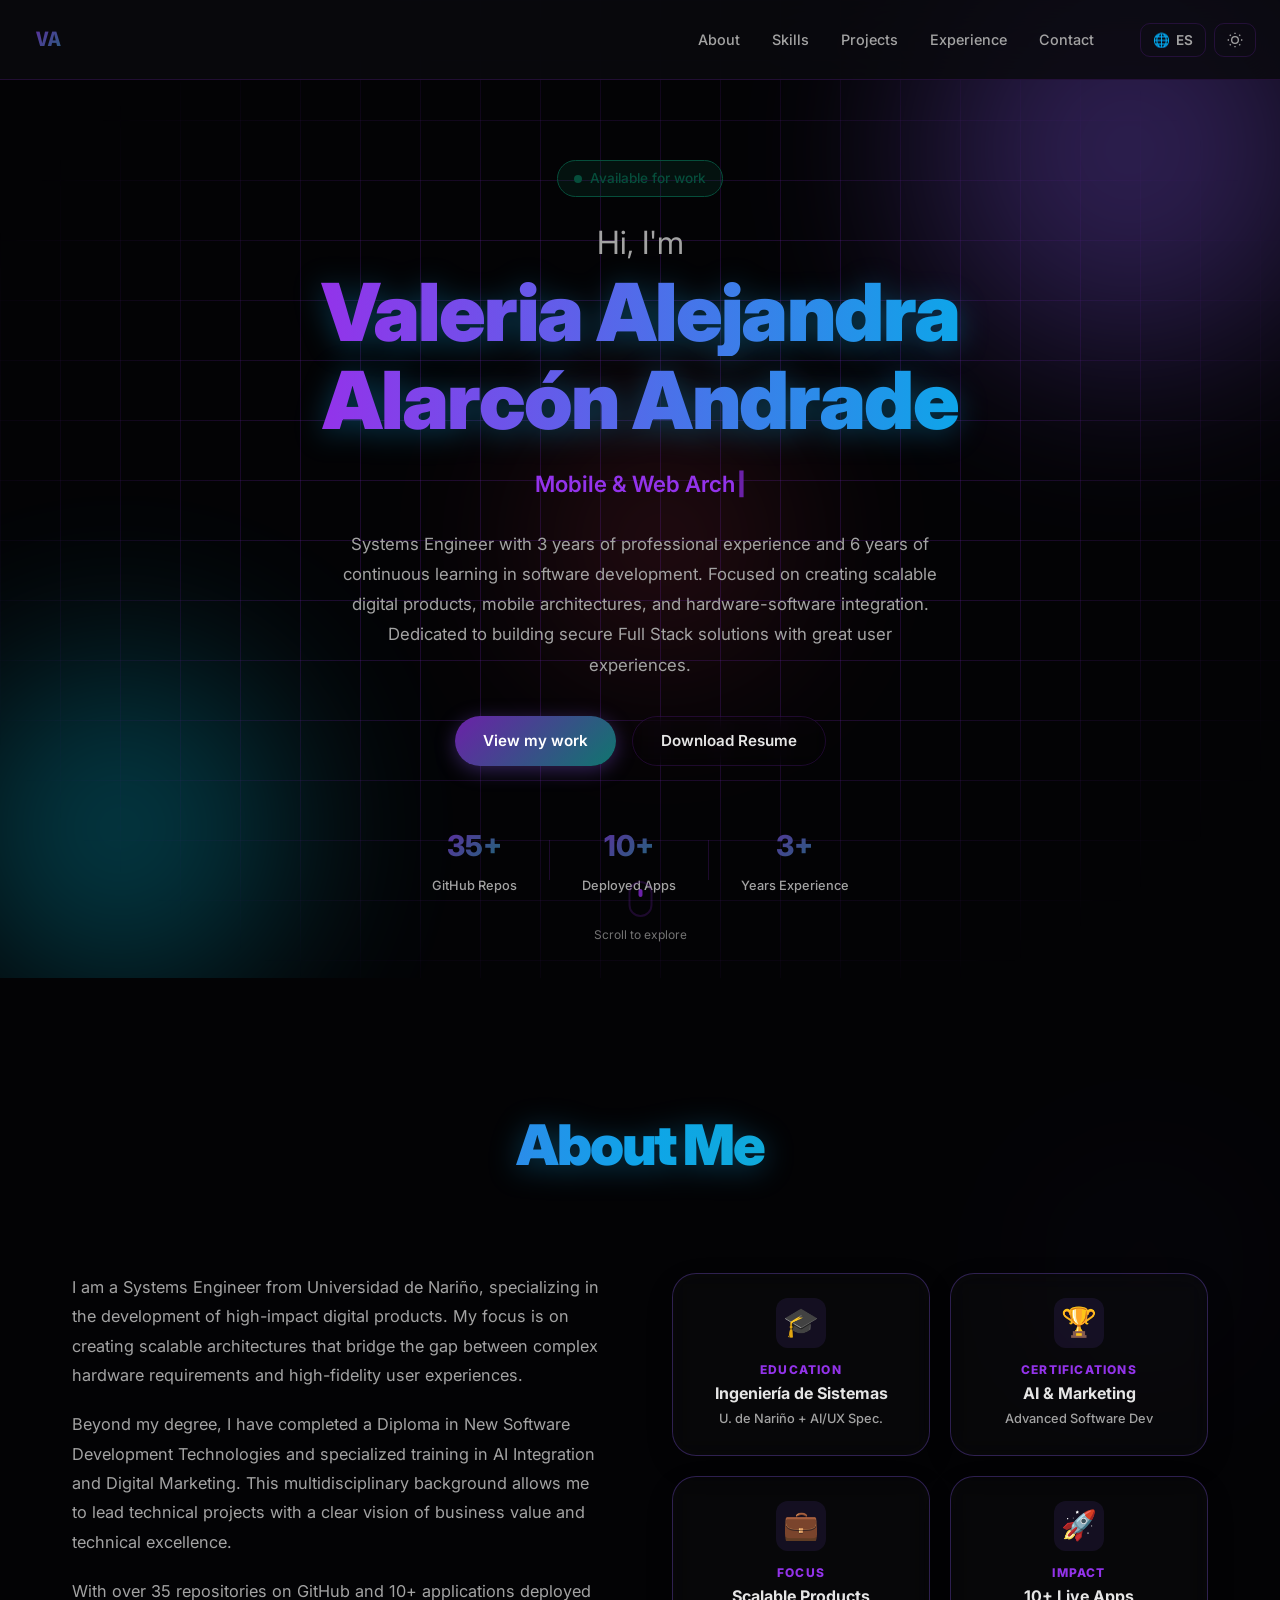
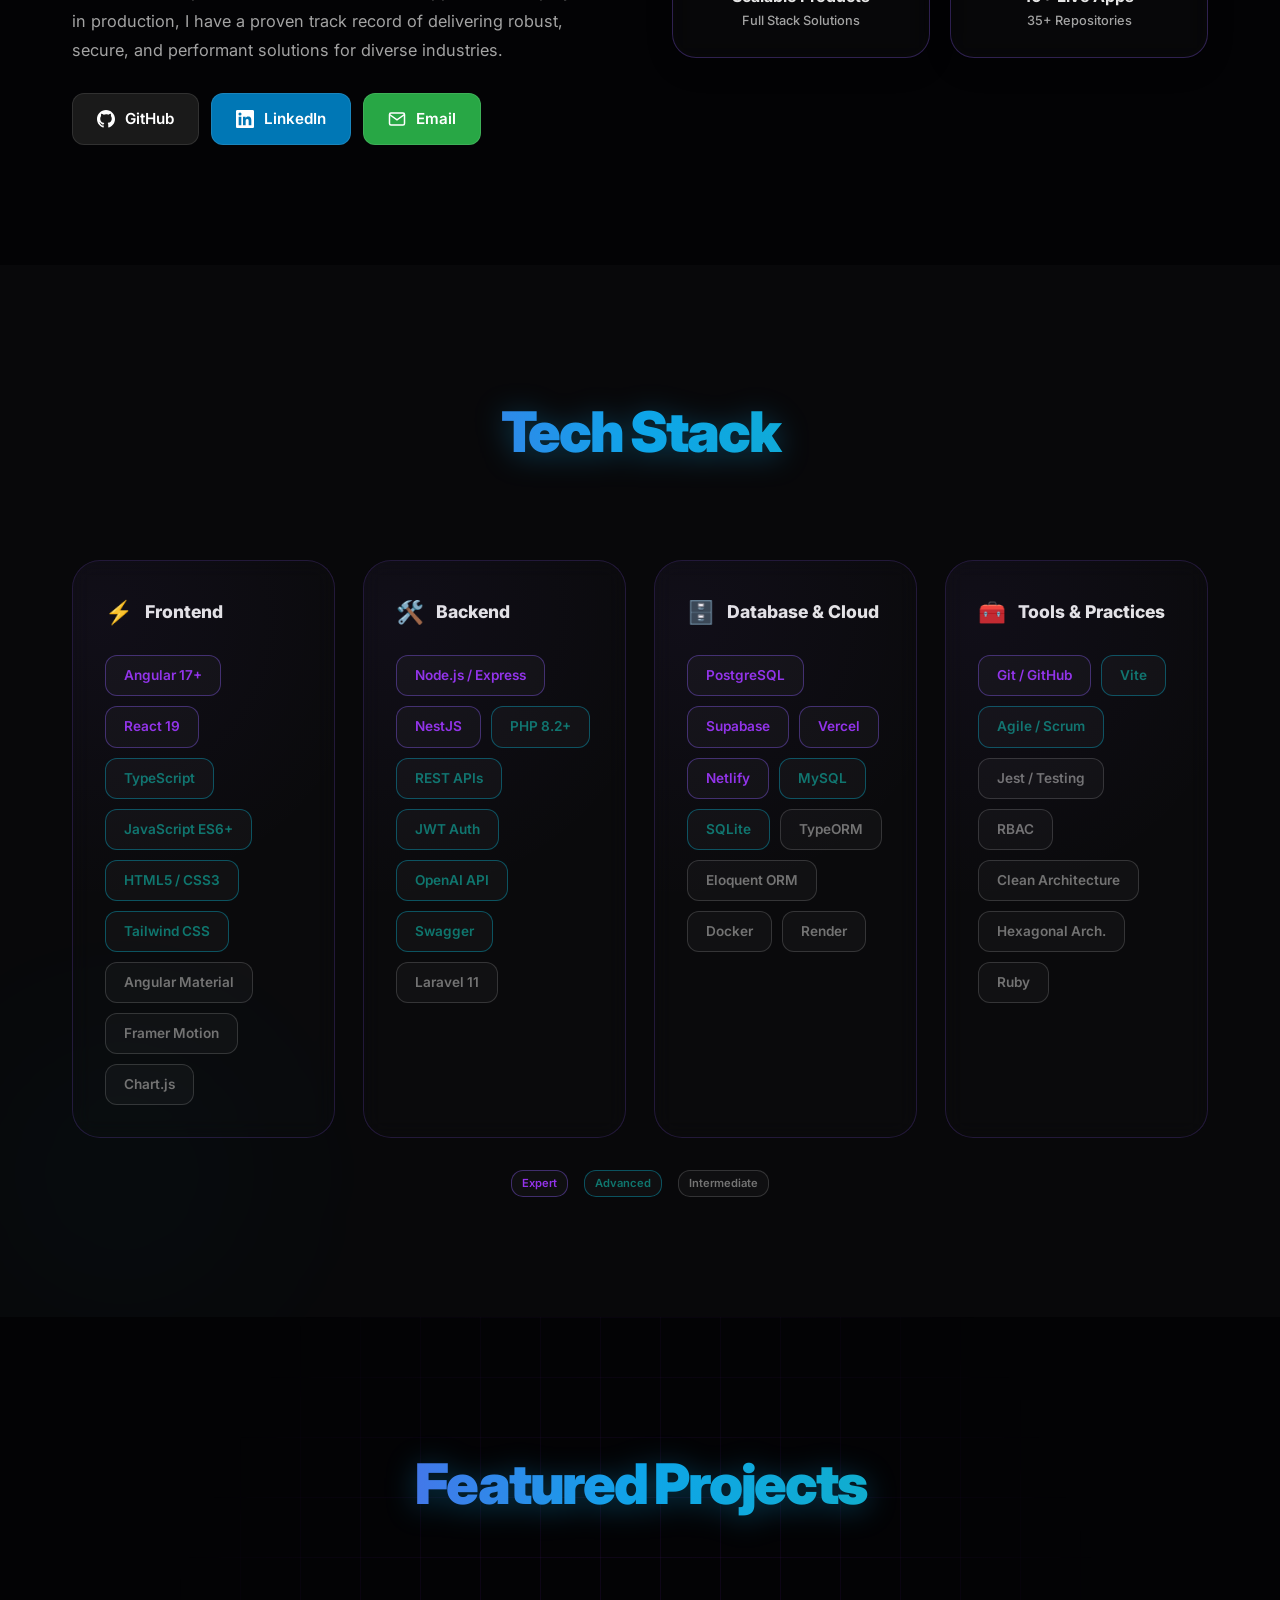
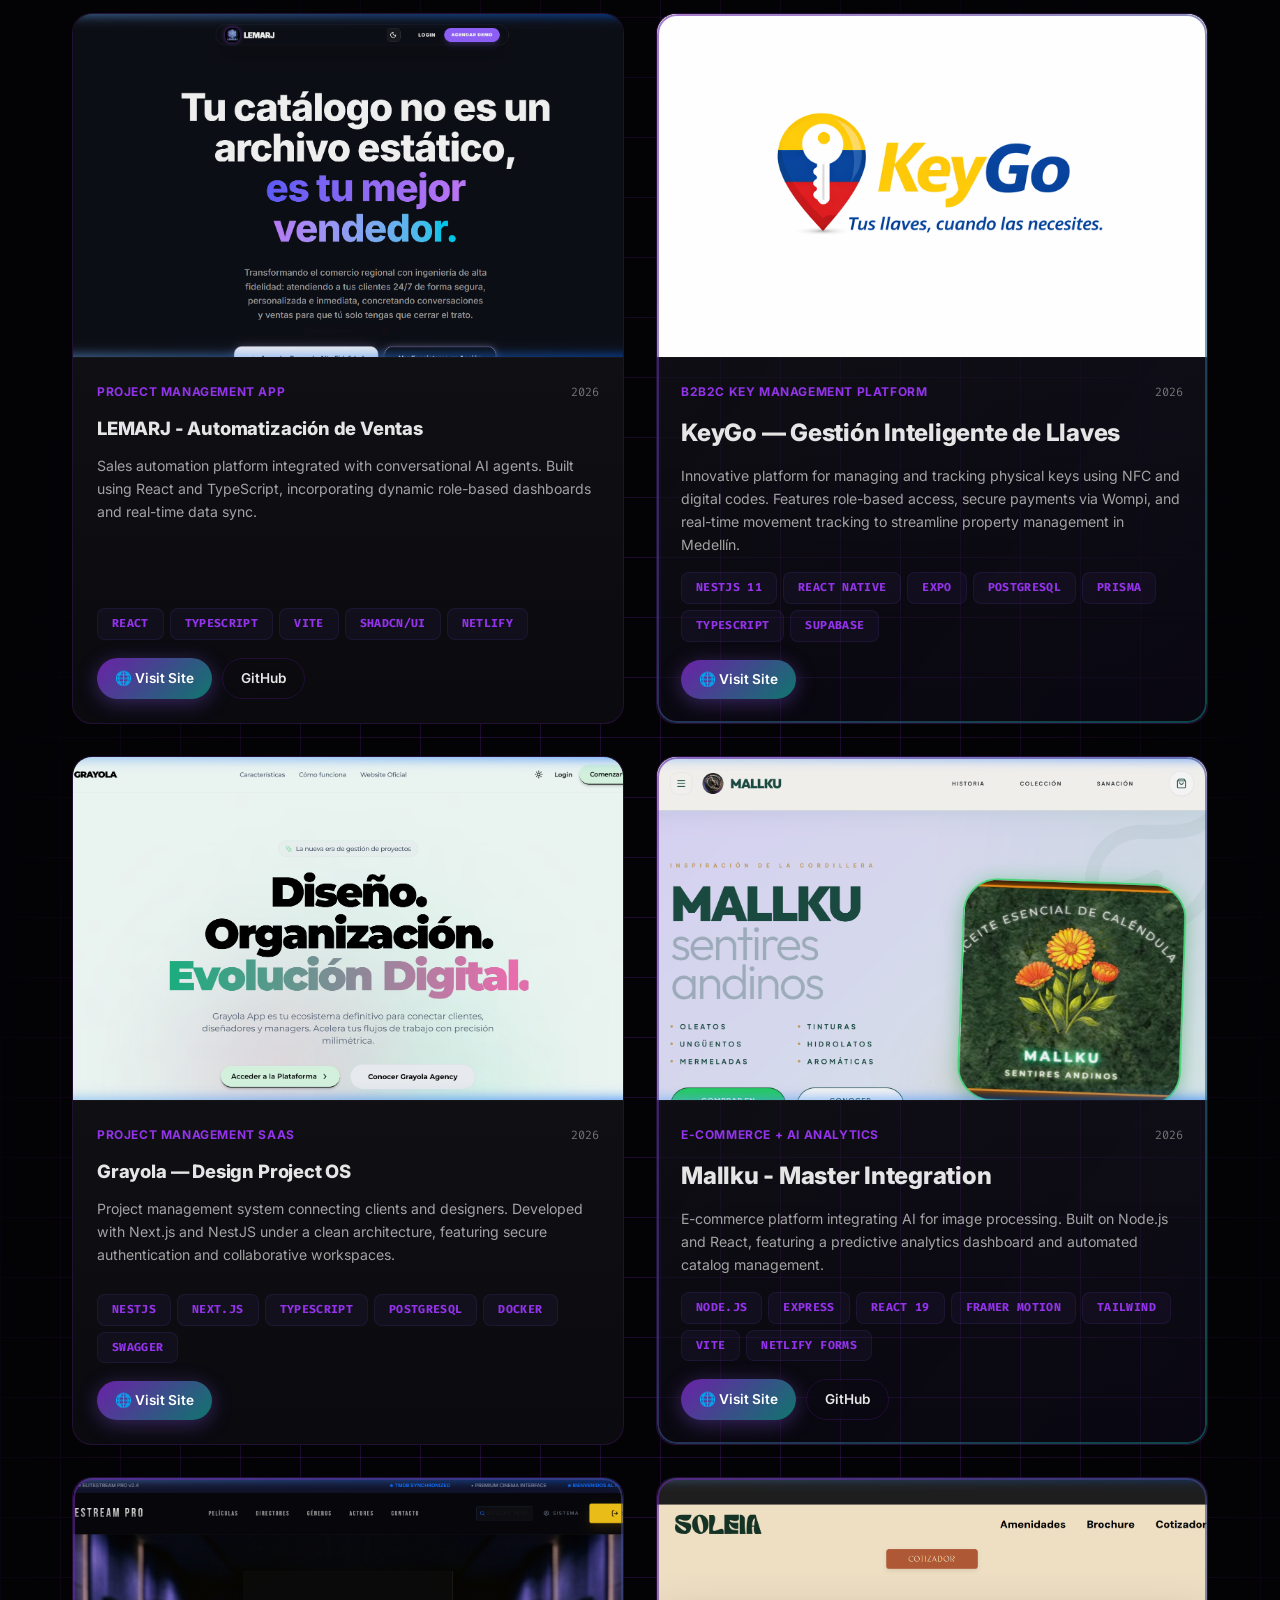
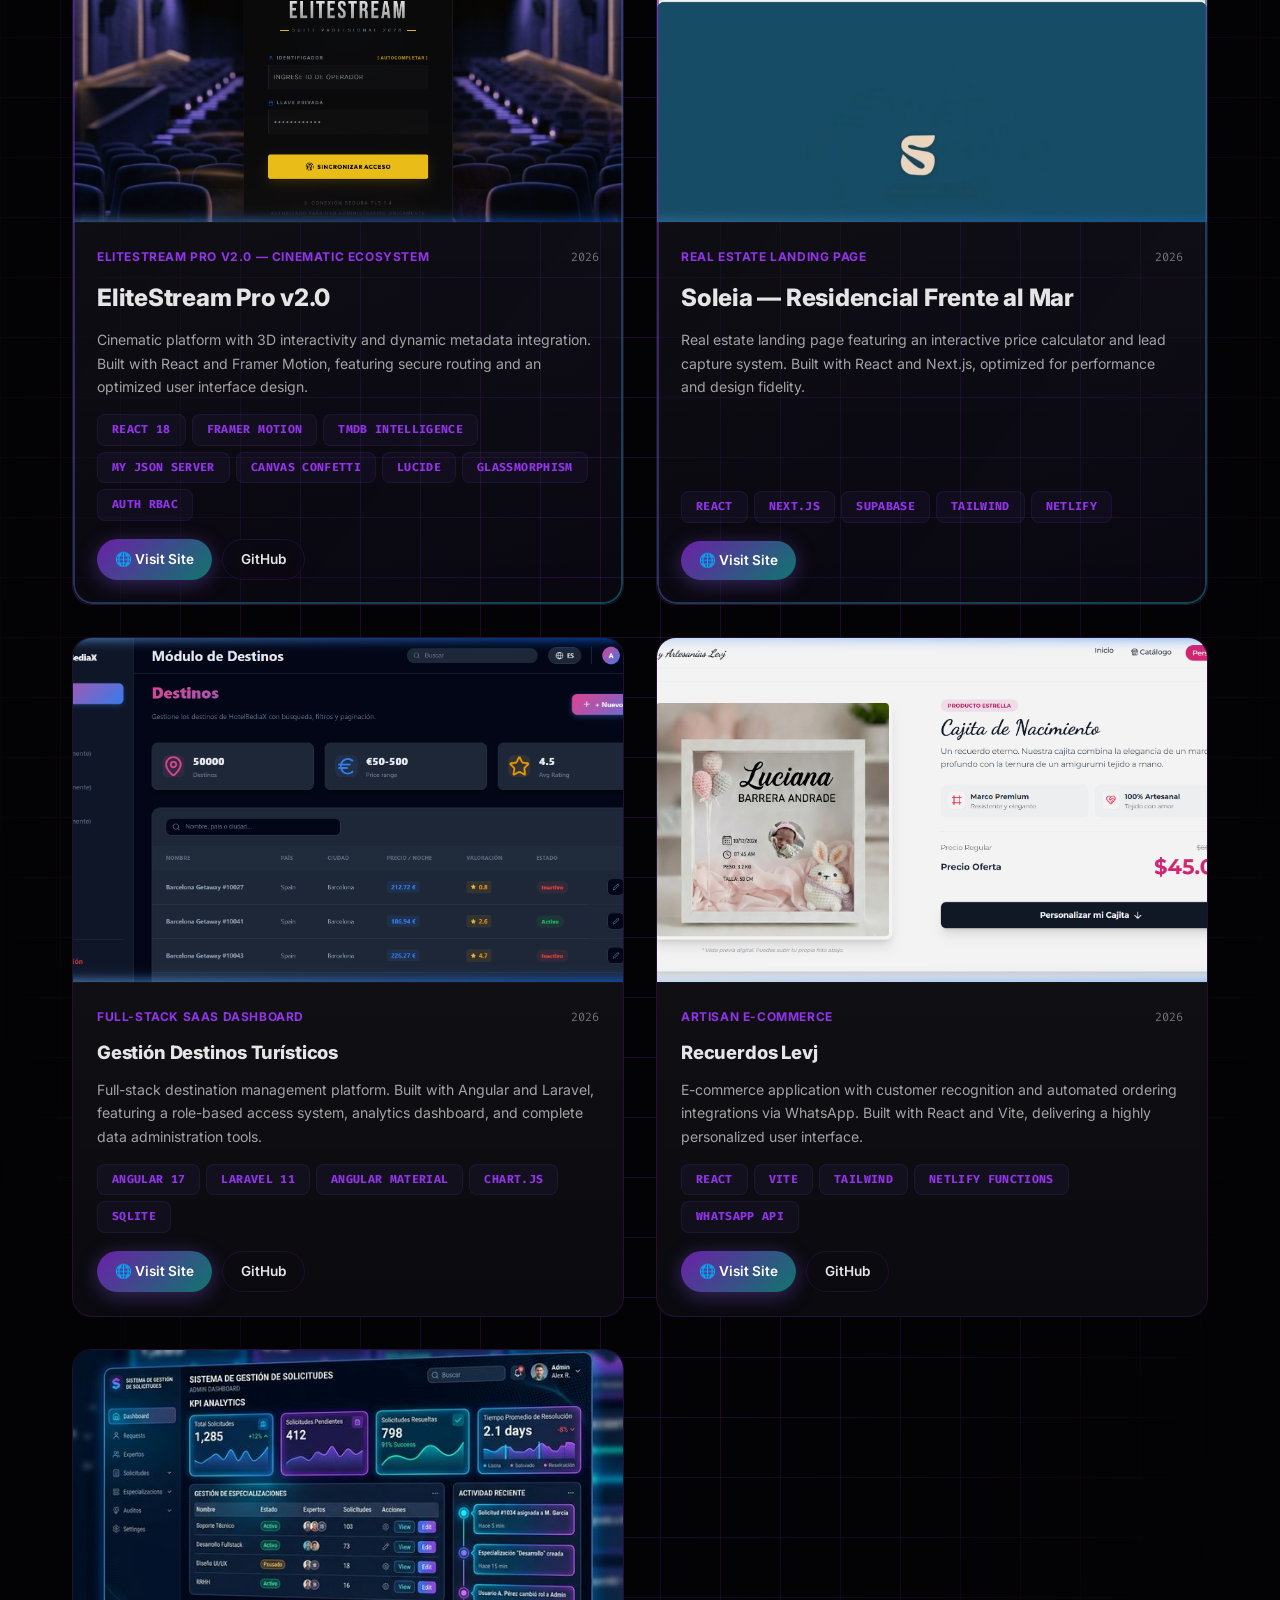
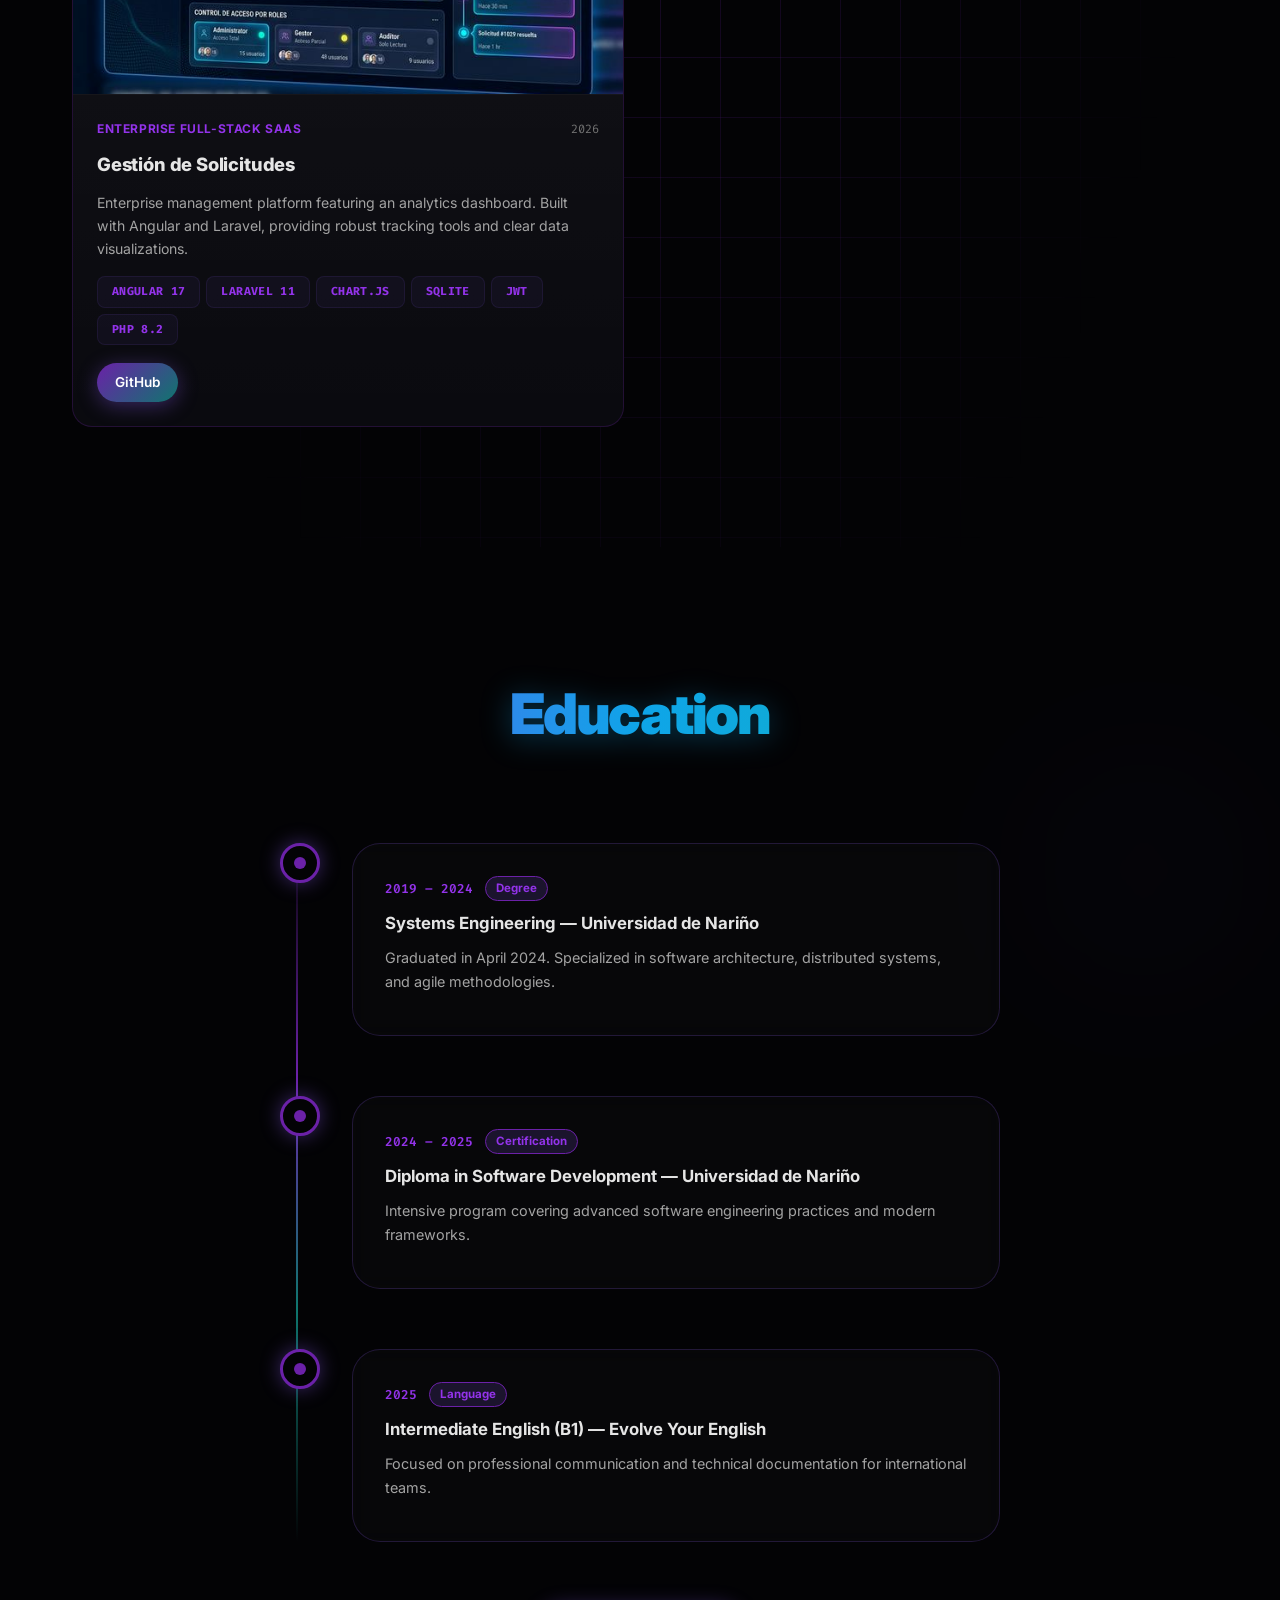
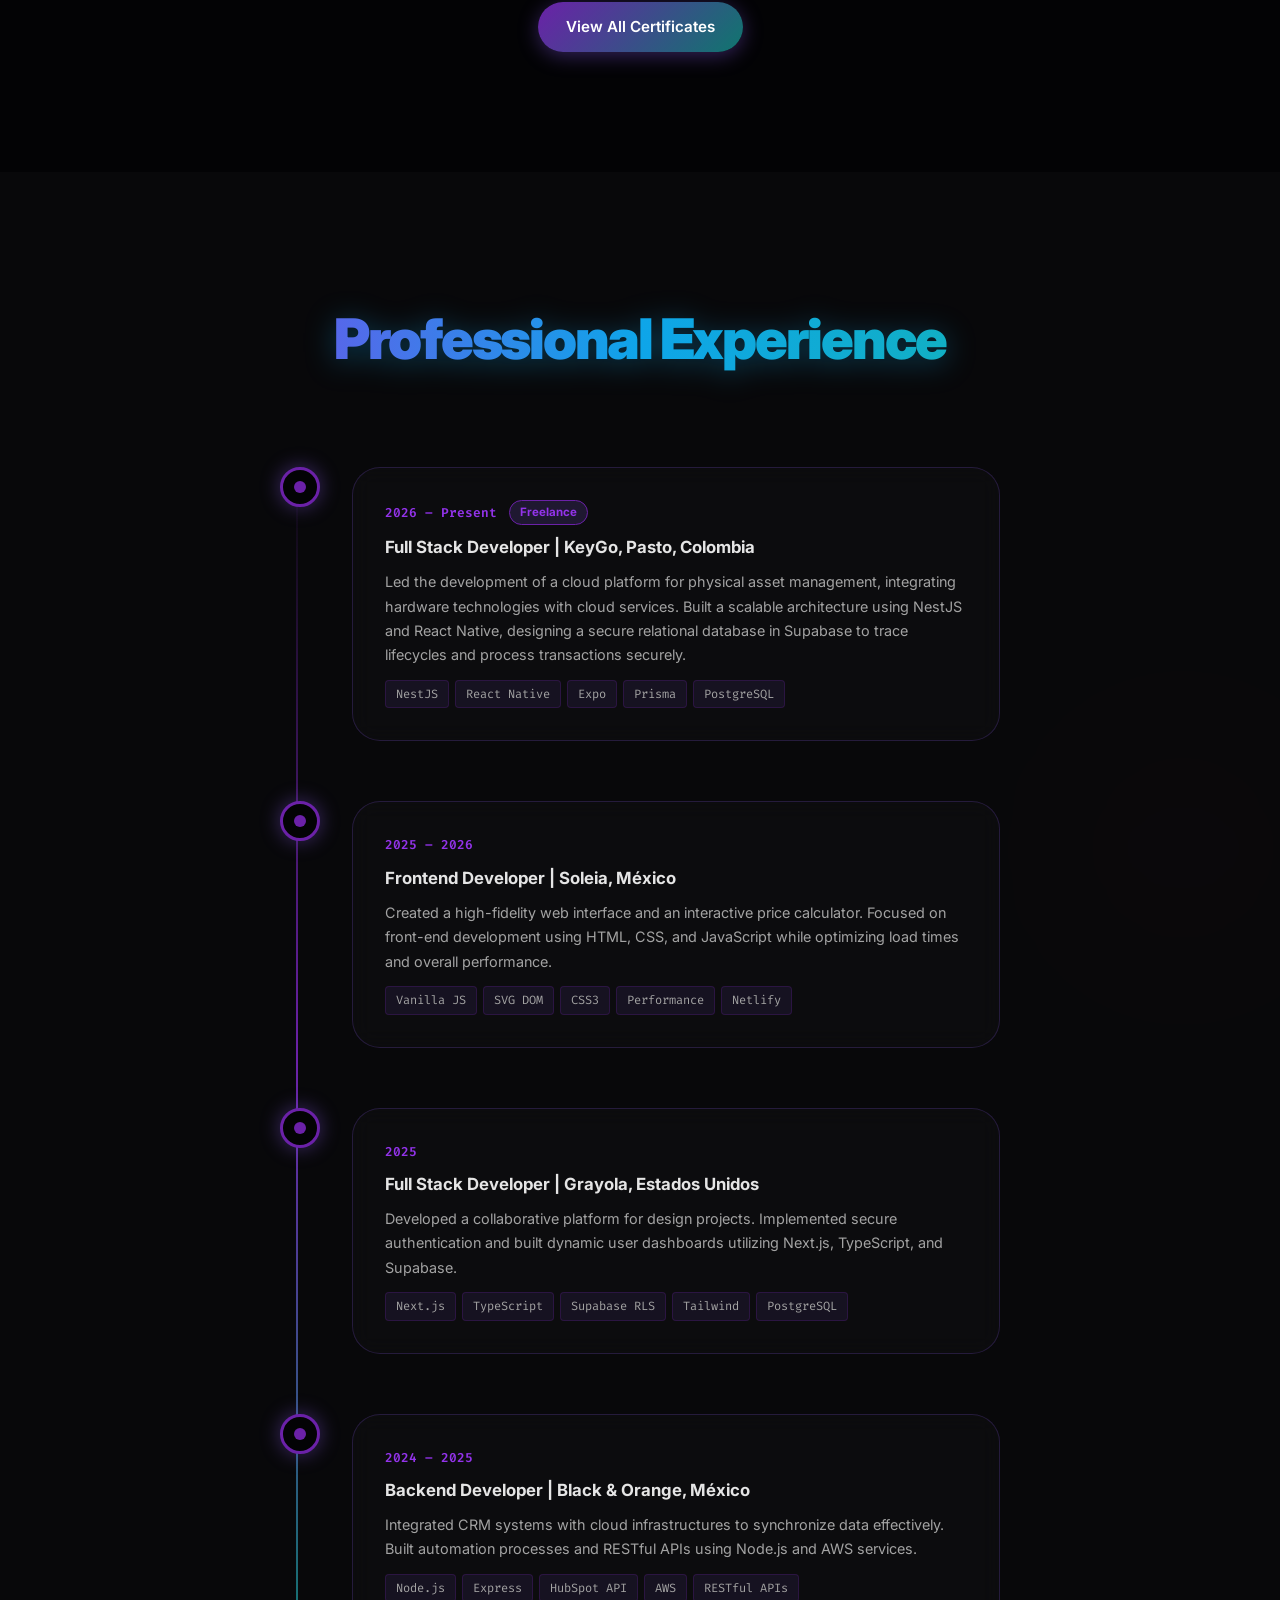
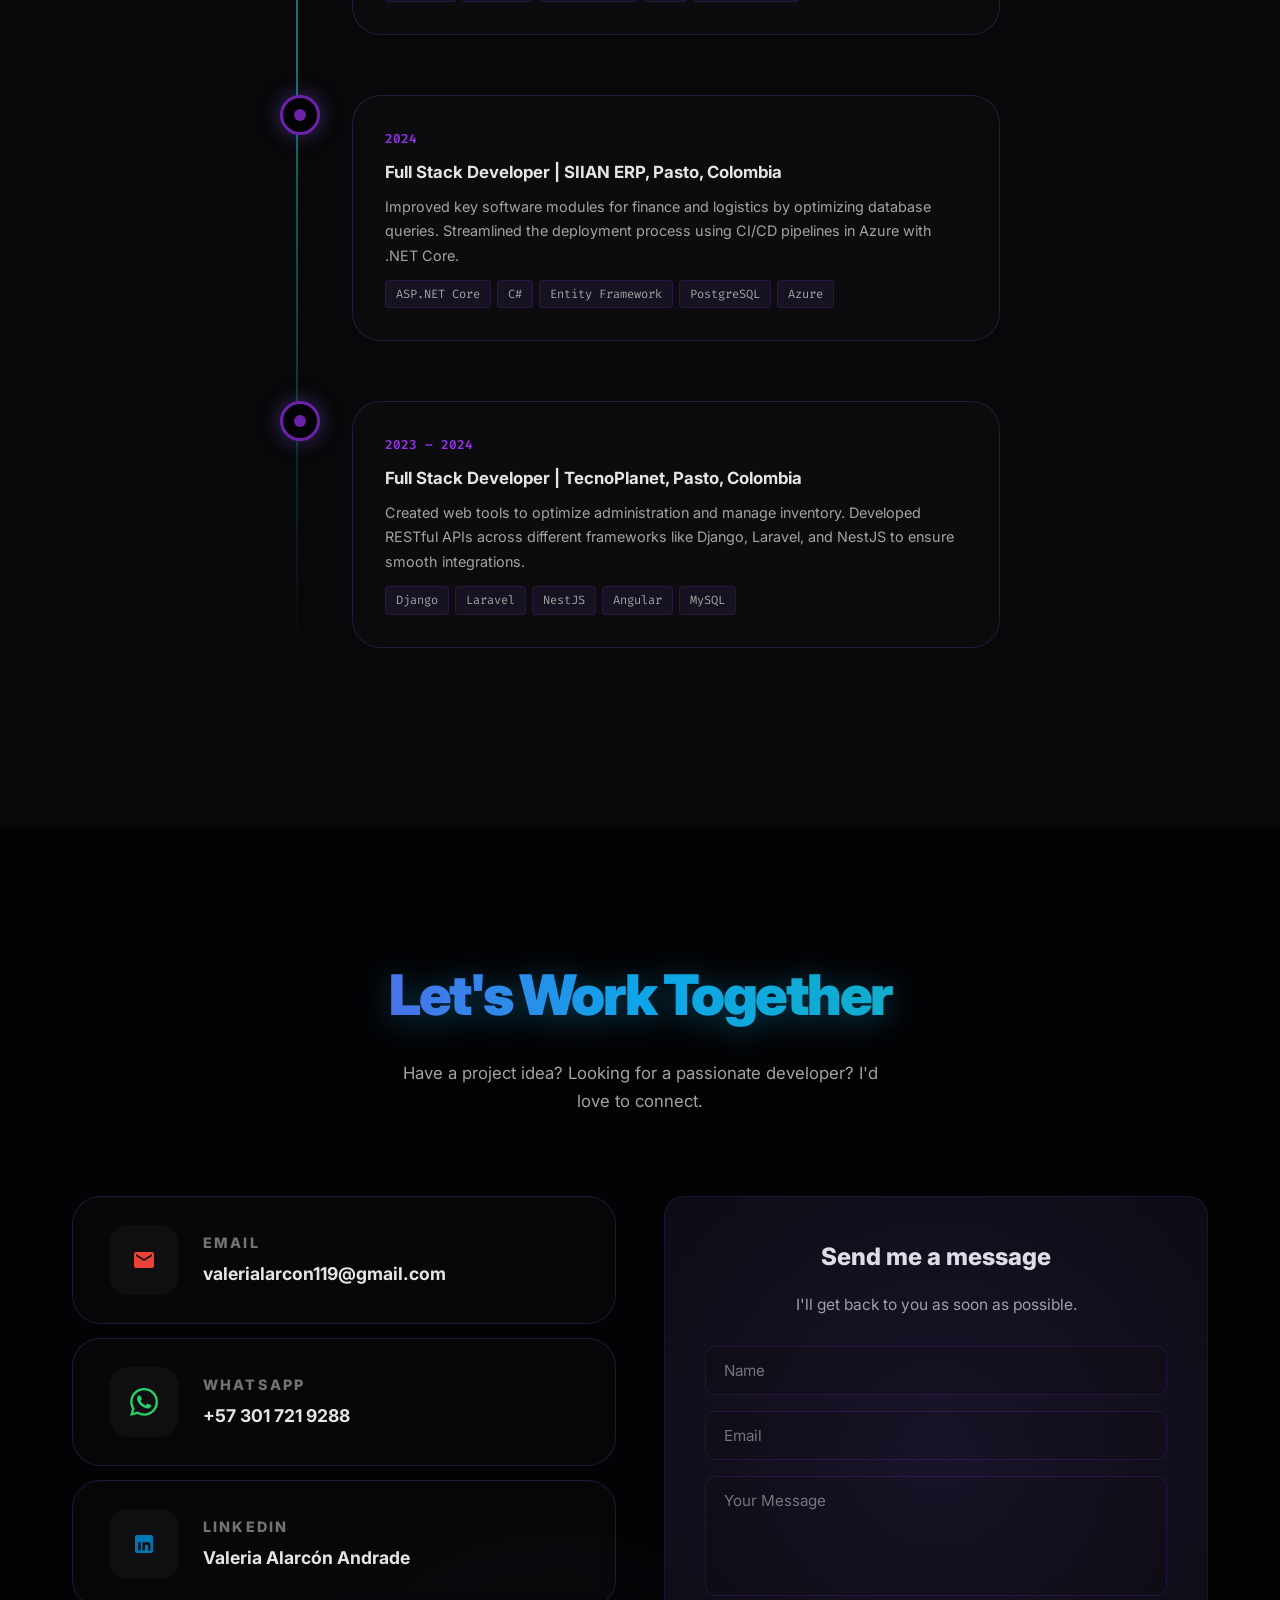
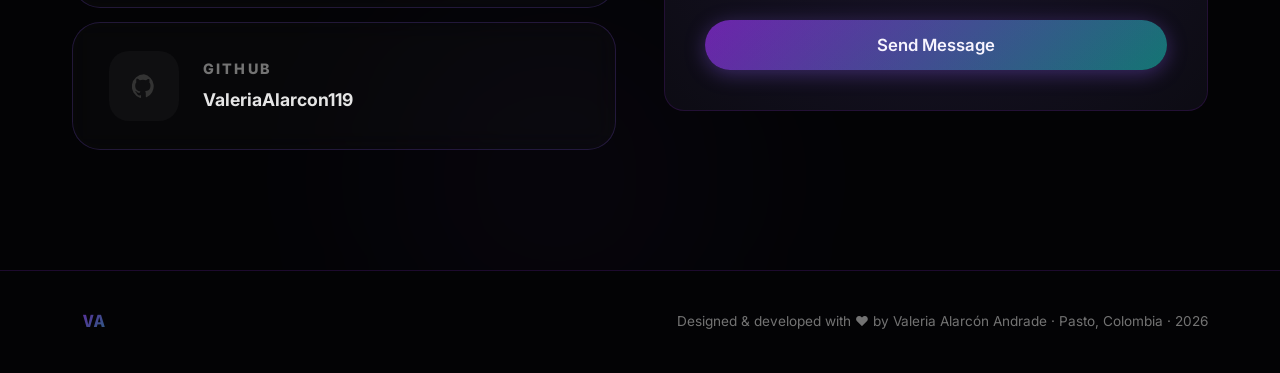
==== index.html @ 44d04318 "feat: CV language picker modal - download EN/ES resume" ====
<!DOCTYPE html>
<html lang="en" data-theme="dark">

<head>
  <meta charset="UTF-8" />
  <meta name="viewport" content="width=device-width, initial-scale=1.0" />
  <title>Valeria Alarcón Andrade — Systems Engineer & Full-Stack Developer</title>
  <meta name="description"
    content="Portfolio of Valeria Alarcón Andrade, Systems Engineer from Universidad de Nariño. Full-Stack Developer specializing in Angular, Laravel, React, Node.js and modern web technologies." />
  <meta property="og:title" content="Valeria Alarcón Andrade — Systems Engineer" />
  <meta property="og:description" content="Full-Stack Developer | Angular · Laravel · React · Node.js · NestJS" />
  <meta property="og:url" content="https://portafolioval.netlify.app/" />
  <link rel="canonical" href="https://portafolioval.netlify.app/" />
  <link rel="preconnect" href="https://fonts.googleapis.com" />
  <link rel="preconnect" href="https://fonts.gstatic.com" crossorigin />
  <link
    href="https://fonts.googleapis.com/css2?family=Inter:wght@300;400;500;600;700;800;900&family=Fira+Code:wght@400;500&display=swap"
    rel="stylesheet" />
  <link rel="stylesheet" href="style.css" />
</head>

<body>

  <!-- ===== NAVBAR ===== -->
  <div class="scroll-progress-bar" id="scrollProgress"></div>
  <nav class="navbar" id="navbar">
    <div class="nav-container">
      <a href="#hero" class="nav-logo">
        <span class="logo-bracket">&lt;</span>VA<span class="logo-bracket">/&gt;</span>
      </a>
      <ul class="nav-links" id="navLinks">
        <li><a href="#about" data-en="About" data-es="Sobre mí">About</a></li>
        <li><a href="#skills" data-en="Skills" data-es="Habilidades">Skills</a></li>
        <li><a href="#projects" data-en="Projects" data-es="Proyectos">Projects</a></li>
        <li><a href="#experience" data-en="Experience" data-es="Experiencia">Experience</a></li>
        <li><a href="#contact" data-en="Contact" data-es="Contacto">Contact</a></li>
      </ul>
      <div class="nav-actions">
        <button class="lang-toggle" id="langToggle" title="Switch language">
          <span class="lang-icon">🌐</span>
          <span id="langLabel">ES</span>
        </button>
        <button class="theme-toggle" id="themeToggle" title="Toggle theme">
          <svg class="icon-sun" viewBox="0 0 24 24" fill="none" stroke="currentColor" stroke-width="2">
            <circle cx="12" cy="12" r="5" />
            <line x1="12" y1="1" x2="12" y2="3" />
            <line x1="12" y1="21" x2="12" y2="23" />
            <line x1="4.22" y1="4.22" x2="5.64" y2="5.64" />
            <line x1="18.36" y1="18.36" x2="19.78" y2="19.78" />
            <line x1="1" y1="12" x2="3" y2="12" />
            <line x1="21" y1="12" x2="23" y2="12" />
            <line x1="4.22" y1="19.78" x2="5.64" y2="18.36" />
            <line x1="18.36" y1="5.64" x2="19.78" y2="4.22" />
          </svg>
          <svg class="icon-moon" viewBox="0 0 24 24" fill="none" stroke="currentColor" stroke-width="2">
            <path d="M21 12.79A9 9 0 1 1 11.21 3 7 7 0 0 0 21 12.79z" />
          </svg>
        </button>
        <button class="hamburger" id="hamburger">
          <span></span><span></span><span></span>
        </button>
      </div>
    </div>
  </nav>

  <!-- ===== HERO ===== -->
  <section class="hero" id="hero">
    <div class="hero-bg">
      <div class="orb orb-1"></div>
      <div class="orb orb-2"></div>
      <div class="orb orb-3"></div>
      <div class="grid-overlay"></div>
      <div class="spotlight"></div>
    </div>
    <div class="hero-content">
      <div class="hero-badge">
        <span class="badge-dot"></span>
        <span data-en="Available for work" data-es="Disponible para trabajar">Available for work</span>
      </div>
      <h1 class="hero-title">
        <span class="greeting" data-en="Hi, I'm" data-es="Hola, soy">Hi, I'm</span>
        <span class="name-gradient">Valeria Alejandra</span><br>
        <span class="name-gradient">Alarcón Andrade</span>
      </h1>
      <div class="hero-subtitle">
        <span class="typed-wrapper">
          <span class="typed-text" id="typedText"></span><span class="cursor-blink">|</span>
        </span>
      </div>
      <p class="hero-description"
        data-en="Systems Engineer with 3 years of professional experience and 6 years of continuous learning in software development. Focused on creating scalable digital products, mobile architectures, and hardware-software integration. Dedicated to building secure Full Stack solutions with great user experiences."
        data-es="Ingeniera de Sistemas con 3 años de experiencia profesional y 6 años de formación continua. Enfocada en el desarrollo de productos digitales escalables, arquitecturas móviles e integraciones de hardware con software. Me dedico a construir soluciones Full Stack seguras y con excelentes experiencias de usuario.">
        Systems Engineer with 3 years of professional experience and 6 years of continuous learning in software development. Focused on creating scalable digital products, mobile architectures, and hardware-software integration.
      </p>
      <div class="hero-cta">
        <a href="#projects" class="btn btn-primary" data-en="View my work" data-es="Ver mis proyectos">View my work</a>
        <button onclick="openCvModal()" class="btn btn-ghost" data-en="Download Resume" data-es="Descargar CV">Download Resume</button>
      </div>
      <div class="hero-stats">
        <div class="stat-item">
          <span class="stat-num">35+</span>
          <span class="stat-label" data-en="GitHub Repos" data-es="Repos GitHub">GitHub Repos</span>
        </div>
        <div class="stat-divider"></div>
        <div class="stat-item">
          <span class="stat-num">10+</span>
          <span class="stat-label" data-en="Deployed Apps" data-es="Apps desplegadas">Deployed Apps</span>
        </div>
        <div class="stat-divider"></div>
        <div class="stat-item">
          <span class="stat-num">3+</span>
          <span class="stat-label" data-en="Years Experience" data-es="Años de Exp.">Years Experience</span>
        </div>
      </div>
    </div>
    <div class="hero-scroll">
      <div class="scroll-indicator"></div>
      <span data-en="Scroll to explore" data-es="Desplázate">Scroll to explore</span>
    </div>
  </section>

  <!-- ===== ABOUT ===== -->
  <section class="section" id="about">
    <div class="section-bg">
      <div class="orb orb-about"></div>
    </div>
    <div class="container">
      <div class="section-header">
        <h2 class="section-title" data-en="About Me" data-es="Sobre Mí">About Me</h2>
      </div>
      <div class="about-grid">
        <div class="about-text">
          <p data-en="I am a Systems Engineer from Universidad de Nariño, specializing in the development of high-impact digital products. My focus is on creating scalable architectures that bridge the gap between complex hardware requirements and high-fidelity user experiences."
            data-es="Soy Ingeniera de Sistemas de la Universidad de Nariño, especializada en el desarrollo de productos digitales de alto impacto. Mi enfoque se centra en crear arquitecturas escalables que cierran la brecha entre requerimientos de hardware complejos y experiencias de usuario de alta fidelidad.">
            I am a Systems Engineer from Universidad de Nariño, specializing in the development of high-impact digital
            products.
          </p>
          <p data-en="Beyond my degree, I have completed a Diploma in New Software Development Technologies and specialized training in AI Integration and Digital Marketing. This multidisciplinary background allows me to lead technical projects with a clear vision of business value and technical excellence."
            data-es="Más allá de mi título, he completado un Diplomado en Nuevas Tecnologías de Desarrollo de Software y capacitaciones especializadas en Integración de IA y Marketing Digital. Este trasfondo multidisciplinario me permite liderar proyectos técnicos con una visión clara del valor de negocio y la excelencia técnica.">
            Beyond my degree, I have completed a Diploma in New Software Development Technologies and specialized
            training in AI Integration and Digital Marketing.
          </p>
          <p data-en="With over 35 repositories on GitHub and 10+ applications deployed in production, I have a proven track record of delivering robust, secure, and performant solutions for diverse industries."
            data-es="Con más de 35 repositorios en GitHub y más de 10 aplicaciones desplegadas en producción, tengo una trayectoria comprobada entregando soluciones robustas, seguras y eficientes para diversas industrias.">
            With over 35 repositories on GitHub and 10+ applications deployed in production, I have a proven track
            record of delivering robust solutions.
          </p>
          <div class="about-links">
            <a href="https://github.com/ValeriaAlarcon119" target="_blank" class="about-link btn-github">
              <svg viewBox="0 0 24 24" fill="currentColor">
                <path
                  d="M12 0C5.374 0 0 5.373 0 12c0 5.302 3.438 9.8 8.207 11.387.599.111.793-.261.793-.577v-2.234c-3.338.726-4.033-1.416-4.033-1.416-.546-1.387-1.333-1.756-1.333-1.756-1.089-.745.083-.729.083-.729 1.205.084 1.839 1.237 1.839 1.237 1.07 1.834 2.807 1.304 3.492.997.107-.775.418-1.305.762-1.604-2.665-.305-5.467-1.334-5.467-5.931 0-1.311.469-2.381 1.236-3.221-.124-.303-.535-1.524.117-3.176 0 0 1.008-.322 3.301 1.23A11.509 11.509 0 0 1 12 5.803c1.02.005 2.047.138 3.006.404 2.291-1.552 3.297-1.23 3.297-1.23.653 1.653.242 2.874.118 3.176.77.84 1.235 1.911 1.235 3.221 0 4.609-2.807 5.624-5.479 5.921.43.372.823 1.102.823 2.222v3.293c0 .319.192.694.801.576C20.566 21.797 24 17.3 24 12c0-6.627-5.373-12-12-12z" />
              </svg>
              GitHub
            </a>
            <a href="https://www.linkedin.com/in/valeria-alejandra-alarcon-andrade-543722221/" target="_blank"
              class="about-link btn-linkedin">
              <svg viewBox="0 0 24 24" fill="currentColor">
                <path
                  d="M20.447 20.452h-3.554v-5.569c0-1.328-.027-3.037-1.852-3.037-1.853 0-2.136 1.445-2.136 2.939v5.667H9.351V9h3.414v1.561h.046c.477-.9 1.637-1.85 3.37-1.85 3.601 0 4.267 2.37 4.267 5.455v6.286zM5.337 7.433a2.062 2.062 0 0 1-2.063-2.065 2.064 2.064 0 1 1 2.063 2.065zm1.782 13.019H3.555V9h3.564v11.452zM22.225 0H1.771C.792 0 0 .774 0 1.729v20.542C0 23.227.792 24 1.771 24h20.451C23.2 24 24 23.227 24 22.271V1.729C24 .774 23.2 0 22.222 0h.003z" />
              </svg>
              LinkedIn
            </a>
            <a href="mailto:valerialarcon119@gmail.com" class="about-link btn-email">
              <svg viewBox="0 0 24 24" fill="none" stroke="currentColor" stroke-width="2">
                <path d="M4 4h16c1.1 0 2 .9 2 2v12c0 1.1-.9 2-2 2H4c-1.1 0-2-.9-2-2V6c0-1.1.9-2 2-2z" />
                <polyline points="22,6 12,13 2,6" />
              </svg>
              Email
            </a>
          </div>
        </div>
        <div class="about-cards">
          <div class="info-card">
            <div class="info-card-icon">🎓</div>
            <div>
              <h4 data-en="Education" data-es="Educación">Education</h4>
              <p>Ingeniería de Sistemas</p>
              <span data-en="U. de Nariño + AI/UX Spec." data-es="U. de Nariño + Especialidad IA/UX">U. de Nariño + AI/UX Spec.</span>
            </div>
          </div>
          <div class="info-card">
            <div class="info-card-icon">🏆</div>
            <div>
              <h4 data-en="Certifications" data-es="Certificaciones">Certifications</h4>
              <p data-en="AI & Marketing" data-es="IA y Marketing">AI & Marketing</p>
              <span data-en="Advanced Software Dev" data-es="Desarrollo Software Avanzado">Advanced Software Dev</span>
            </div>
          </div>
          <div class="info-card">
            <div class="info-card-icon">💼</div>
            <div>
              <h4 data-en="Focus" data-es="Enfoque">Focus</h4>
              <p data-en="Scalable Products" data-es="Productos Escalables">Scalable Products</p>
              <span data-en="Full Stack Solutions" data-es="Soluciones Full Stack">Full Stack Solutions</span>
            </div>
          </div>
          <div class="info-card">
            <div class="info-card-icon">🚀</div>
            <div>
              <h4>Impact</h4>
              <p data-en="10+ Live Apps" data-es="10+ Apps en Vivo">10+ Live Apps</p>
              <span data-en="35+ Repositories" data-es="35+ Repositorios">35+ Repositories</span>
            </div>
          </div>
        </div>
      </div>
    </div>
  </section>

  <!-- ===== SKILLS ===== -->
  <section class="section section-alt" id="skills">
    <div class="section-bg">
      <div class="orb orb-skills"></div>
    </div>
    <div class="container">
      <div class="section-header">
        <h2 class="section-title" data-en="Tech Stack" data-es="Stack Tecnológico">Tech Stack</h2>
      </div>
      <div class="skills-categories">
        <div class="skill-category">
          <h3 class="skill-cat-title">
            <span class="skill-cat-icon">⚡</span> Frontend
          </h3>
          <div class="skill-tags">
            <span class="skill-tag skill-expert">Angular 17+</span>
            <span class="skill-tag skill-expert">React 19</span>
            <span class="skill-tag skill-advanced">TypeScript</span>
            <span class="skill-tag skill-advanced">JavaScript ES6+</span>
            <span class="skill-tag skill-advanced">HTML5 / CSS3</span>
            <span class="skill-tag skill-advanced">Tailwind CSS</span>
            <span class="skill-tag skill-medium">Angular Material</span>
            <span class="skill-tag skill-medium">Framer Motion</span>
            <span class="skill-tag skill-medium">Chart.js</span>
          </div>
        </div>
        <div class="skill-category">
          <h3 class="skill-cat-title">
            <span class="skill-cat-icon">🛠️</span> Backend
          </h3>
          <div class="skill-tags">
            <span class="skill-tag skill-expert">Node.js / Express</span>
            <span class="skill-tag skill-expert">NestJS</span>
            <span class="skill-tag skill-advanced">PHP 8.2+</span>
            <span class="skill-tag skill-advanced">REST APIs</span>
            <span class="skill-tag skill-advanced">JWT Auth</span>
            <span class="skill-tag skill-advanced">OpenAI API</span>
            <span class="skill-tag skill-advanced">Swagger</span>
            <span class="skill-tag skill-medium">Laravel 11</span>
          </div>
        </div>
        <div class="skill-category">
          <h3 class="skill-cat-title">
            <span class="skill-cat-icon">🗄️</span> Database & Cloud
          </h3>
          <div class="skill-tags">
            <span class="skill-tag skill-expert">PostgreSQL</span>
            <span class="skill-tag skill-expert">Supabase</span>
            <span class="skill-tag skill-expert">Vercel</span>
            <span class="skill-tag skill-expert">Netlify</span>
            <span class="skill-tag skill-advanced">MySQL</span>
            <span class="skill-tag skill-advanced">SQLite</span>
            <span class="skill-tag skill-medium">TypeORM</span>
            <span class="skill-tag skill-medium">Eloquent ORM</span>
            <span class="skill-tag skill-medium">Docker</span>
            <span class="skill-tag skill-medium">Render</span>
          </div>
        </div>
        <div class="skill-category">
          <h3 class="skill-cat-title">
            <span class="skill-cat-icon">🧰</span> Tools & Practices
          </h3>
          <div class="skill-tags">
            <span class="skill-tag skill-expert">Git / GitHub</span>
            <span class="skill-tag skill-advanced">Vite</span>
            <span class="skill-tag skill-advanced">Agile / Scrum</span>
            <span class="skill-tag skill-medium">Jest / Testing</span>
            <span class="skill-tag skill-medium">RBAC</span>
            <span class="skill-tag skill-medium">Clean Architecture</span>
            <span class="skill-tag skill-medium">Hexagonal Arch.</span>
            <span class="skill-tag skill-medium">Ruby</span>
          </div>
        </div>
      </div>
      <div class="skill-legend">
        <span class="legend-item"><span class="skill-tag skill-expert"
            style="font-size:0.7rem;padding:3px 10px">Expert</span></span>
        <span class="legend-item"><span class="skill-tag skill-advanced"
            style="font-size:0.7rem;padding:3px 10px">Advanced</span></span>
        <span class="legend-item"><span class="skill-tag skill-medium"
            style="font-size:0.7rem;padding:3px 10px">Intermediate</span></span>
      </div>
    </div>
  </section>

  <!-- ===== PROJECTS ===== -->
  <section class="section" id="projects">
    <div class="projects-bg">
      <div class="spotlight spotlight-1"></div>
      <div class="spotlight spotlight-2"></div>
      <div class="grid-overlay"></div>
    </div>
    <div class="container">
      <div class="section-header">
        <h2 class="section-title" data-en="Featured Projects" data-es="Proyectos Destacados">Featured Projects</h2>
      </div>
      <div class="projects-grid">

        <!-- LEMARJ -->
        <article class="project-card" id="proj-lemarj">
          <div class="project-img-wrap">
            <img src="projects/lemarj.png" alt="LEMARJ" class="project-img">
            <div class="project-overlay">
              <a href="https://lemarj.netlify.app" target="_blank" class="overlay-btn" data-en="Live Demo"
                data-es="Ver en vivo">Live Demo</a>
            </div>
            <span class="project-badge badge-live">✦ Live</span>
          </div>
          <div class="project-info">
            <div class="project-meta">
              <span class="project-type" data-en="Project Management App" data-es="App de Gestión">Project Management
                App</span>
              <span class="project-year">2026</span>
            </div>
            <h3 class="project-title">LEMARJ - Automatización de Ventas</h3>
            <p class="project-desc"
              data-en="Sales automation platform integrated with conversational AI agents. Built using React and TypeScript, incorporating dynamic role-based dashboards and real-time data sync."
              data-es="Plataforma de automatización de ventas integrada con agentes de IA conversacional. Construida con React y TypeScript, incorpora paneles dinámicos y sincronización de datos en tiempo real.">
              Sales automation platform integrated with conversational AI agents. Built using React and TypeScript, incorporating dynamic role-based dashboards and real-time data sync.
            </p>
            <div class="project-stack">
              <span>React</span><span>TypeScript</span><span>Vite</span><span>shadcn/ui</span><span>Netlify</span>
            </div>
            <div class="project-actions">
              <a href="https://lemarj.netlify.app" target="_blank" class="btn btn-sm btn-primary"
                data-en="🌐 Visit Site" data-es="🌐 Visitar">🌐 Visit Site</a>
              <a href="https://github.com/ValeriaAlarcon119/lemarj" target="_blank"
                class="btn btn-sm btn-ghost">GitHub</a>
            </div>
          </div>
        </article>

        <!-- KEYGO -->
        <article class="project-card project-featured" id="proj-keygo">
          <div class="project-img-wrap">
            <img src="projects/keygo.png" alt="KeyGo" class="project-img">
            <div class="project-overlay">
              <a href="https://keygo.com.co" target="_blank" class="overlay-btn" data-en="Live Site"
                data-es="Sitio en vivo">Live Site</a>
            </div>
            <span class="project-badge badge-live">✦ Live</span>
          </div>
          <div class="project-info">
            <div class="project-meta">
              <span class="project-type" data-en="B2B2C Key Management Platform" data-es="Plataforma de Gestión de Llaves B2B2C">B2B2C Key Management</span>
              <span class="project-year">2026</span>
            </div>
            <h3 class="project-title">KeyGo — Gestión Inteligente de Llaves</h3>
            <p class="project-desc"
              data-en="Innovative platform for managing and tracking physical keys using NFC and digital codes. Features role-based access, secure payments via Wompi, and real-time movement tracking to streamline property management in Medellín."
              data-es="Plataforma innovadora para la gestión y seguimiento de llaves físicas mediante NFC y códigos digitales. Cuenta con accesos por rol, pagos seguros con Wompi y trazabilidad en tiempo real para optimizar la entrega de llaves en propiedades turísticas.">
              Innovative platform for managing and tracking physical keys using NFC and digital codes. Features role-based access, secure payments via Wompi, and real-time movement tracking to streamline property management in Medellín.
            </p>
            <div class="project-stack">
              <span>NestJS 11</span><span>React Native</span><span>Expo</span><span>PostgreSQL</span><span>Prisma</span><span>TypeScript</span><span>Supabase</span>
            </div>
            <div class="project-actions">
              <a href="https://keygo.com.co" target="_blank" class="btn btn-sm btn-primary" data-en="🌐 Visit Site"
                data-es="🌐 Visitar">🌐 Visit Site</a>
            </div>
          </div>
        </article>

        <!-- GRAYOLA -->
        <article class="project-card" id="proj-grayola">
          <div class="project-img-wrap">
            <img src="projects/grayola.png" alt="Grayola" class="project-img">
            <div class="project-overlay">
              <a href="https://grayola.netlify.app" target="_blank" class="overlay-btn" data-en="Live Demo"
                data-es="Ver en vivo">Live Demo</a>
            </div>
            <span class="project-badge badge-live">✦ Live</span>
          </div>
          <div class="project-info">
            <div class="project-meta">
              <span class="project-type" data-en="Project Management SaaS" data-es="SaaS Gestión Proyectos">Project
                Management SaaS</span>
              <span class="project-year">2026</span>
            </div>
            <h3 class="project-title">Grayola — Design Project OS</h3>
            <p class="project-desc"
              data-en="Project management system connecting clients and designers. Developed with Next.js and NestJS under a clean architecture, featuring secure authentication and collaborative workspaces."
              data-es="Sistema de gestión de proyectos que conecta clientes y diseñadores. Desarrollado con Next.js y NestJS bajo arquitectura limpia, incluye autenticación segura y espacios colaborativos.">
              Project management system connecting clients and designers. Developed with Next.js and NestJS under a clean architecture, featuring secure authentication and collaborative workspaces.
            </p>
            <div class="project-stack">
              <span>NestJS</span><span>Next.js</span><span>TypeScript</span><span>PostgreSQL</span><span>Docker</span><span>Swagger</span>
            </div>
            <div class="project-actions">
              <a href="https://grayola.netlify.app" target="_blank" class="btn btn-sm btn-primary"
                data-en="🌐 Visit Site" data-es="🌐 Visitar">🌐 Visit Site</a>
            </div>
          </div>
        </article>

        <!-- MALLKU -->
        <article class="project-card project-featured" id="proj-mallku">
          <div class="project-img-wrap">
            <img src="projects/mallku.png" alt="Mallku Sentires Andinos" class="project-img">
            <div class="project-overlay">
              <a href="https://tienda-mallku.netlify.app" target="_blank" class="overlay-btn" data-en="Live Demo"
                data-es="Ver en vivo">Live Demo</a>
            </div>
            <span class="project-badge badge-live">✦ Live</span>
          </div>
          <div class="project-info">
            <div class="project-meta">
              <span class="project-type" data-en="E-Commerce + AI Analytics"
                data-es="E-Commerce + Analítica IA">E-Commerce + AI Analytics</span>
              <span class="project-year">2026</span>
            </div>
            <h3 class="project-title">Mallku - Master Integration</h3>
            <p class="project-desc"
              data-en="E-commerce platform integrating AI for image processing. Built on Node.js and React, featuring a predictive analytics dashboard and automated catalog management."
              data-es="Plataforma de comercio electrónico que integra IA para procesamiento de imágenes. Desarrollada con Node.js y React, incluye un panel de analítica predictiva y gestión automatizada de catálogos.">
              E-commerce platform integrating AI for image processing. Built on Node.js and React, featuring a predictive analytics dashboard and automated catalog management.
            </p>
            <div class="project-stack">
              <span>Node.js</span><span>Express</span><span>React 19</span><span>Framer
                Motion</span><span>Tailwind</span><span>Vite</span><span>Netlify Forms</span>
            </div>
            <div class="project-actions">
              <a href="https://tienda-mallku.netlify.app" target="_blank" class="btn btn-sm btn-primary"
                data-en="🌐 Visit Site" data-es="🌐 Visitar">🌐 Visit Site</a>
              <a href="https://github.com/ValeriaAlarcon119/mallku-backend" target="_blank"
                class="btn btn-sm btn-ghost">GitHub</a>
            </div>
          </div>
        </article>

        <!-- GESTIÓN DE PELÍCULAS -->
        <article class="project-card project-featured" id="proj-pelicula-elite">
          <div class="project-img-wrap">
            <img src="projects/cineflow.png" alt="Gestión de Películas" class="project-img">
            <div class="project-overlay">
              <a href="https://valeriaalarcon119.github.io/PruebaConocimiento" target="_blank" class="overlay-btn"
                data-en="Live Demo" data-es="Ver en vivo">Live Demo</a>
            </div>
            <span class="project-badge badge-live">✦ Live</span>
          </div>
          <div class="project-info">
            <div class="project-meta">
              <span class="project-type" data-en="EliteStream Pro v2.0 — Cinematic Ecosystem"
                data-es="EliteStream Pro v2.0 — Ecosistema Cinematográfico">EliteStream Pro v2.0 — Cinematic Ecosystem</span>
              <span class="project-year">2026</span>
            </div>
            <h3 class="project-title">EliteStream Pro v2.0</h3>
            <p class="project-desc"
              data-en="Cinematic platform with 3D interactivity and dynamic metadata integration. Built with React and Framer Motion, featuring secure routing and an optimized user interface design."
              data-es="Plataforma cinematográfica con interactividad 3D e integración de metadatos dinámicos. Desarrollada con React y Framer Motion, destacando por su enrutamiento seguro y diseño de interfaz optimizado.">
              Cinematic platform with 3D interactivity and dynamic metadata integration. Built with React and Framer Motion, featuring secure routing and an optimized user interface design.
            </p>
            <div class="project-stack">
              <span>React 18</span><span>Framer Motion</span><span>TMDb Intelligence</span><span>My JSON Server</span><span>Canvas Confetti</span><span>Lucide</span><span>Glassmorphism</span><span>Auth RBAC</span>
            </div>
            <div class="project-actions">
              <a href="https://valeriaalarcon119.github.io/PruebaConocimiento" target="_blank" class="btn btn-sm btn-primary"
                data-en="🌐 Visit Site" data-es="🌐 Visitar">🌐 Visit Site</a>
              <a href="https://github.com/ValeriaAlarcon119/PruebaConocimiento" target="_blank"
                class="btn btn-sm btn-ghost">GitHub</a>
            </div>
          </div>
        </article>

        <!-- SOLEIA -->
        <article class="project-card project-featured" id="proj-soleia">
          <div class="project-img-wrap">
            <img src="projects/soleia.png" alt="Soleia Residencial" class="project-img">
            <div class="project-overlay">
              <a href="https://soleia.mx" target="_blank" class="overlay-btn" data-en="Live Demo"
                data-es="Ver en vivo">Live Demo</a>
            </div>
            <span class="project-badge badge-live">✦ Live</span>
          </div>
          <div class="project-info">
            <div class="project-meta">
              <span class="project-type" data-en="Real Estate Landing Page" data-es="Landing Inmobiliaria">Real Estate
                Landing Page</span>
              <span class="project-year">2026</span>
            </div>
            <h3 class="project-title">Soleia — Residencial Frente al Mar</h3>
            <p class="project-desc"
              data-en="Real estate landing page featuring an interactive price calculator and lead capture system. Built with React and Next.js, optimized for performance and design fidelity."
              data-es="Página de aterrizaje inmobiliaria con cotizador interactivo y sistema de captura de clientes. Desarrollada con React y Next.js, enfocada en rendimiento y fidelidad de diseño.">
              Real estate landing page featuring an interactive price calculator and lead capture system. Built with React and Next.js, optimized for performance and design fidelity.
            </p>
            <div class="project-stack">
              <span>React</span><span>Next.js</span><span>Supabase</span><span>Tailwind</span><span>Netlify</span>
            </div>
            <div class="project-actions">
              <a href="https://soleia.mx" target="_blank" class="btn btn-sm btn-primary" data-en="🌐 Visit Site"
                data-es="🌐 Visitar">🌐 Visit Site</a>
            </div>
          </div>
        </article>

        <!-- GESTIÓN DESTINOS -->
        <article class="project-card" id="proj-destinos">
          <div class="project-img-wrap">
            <img src="projects/destinos.png" alt="Gestión Destinos Turísticos" class="project-img">
            <div class="project-overlay">
              <a href="https://gestiondestinosturisticos.netlify.app" target="_blank" class="overlay-btn"
                data-en="Live Demo" data-es="Ver en vivo">Live Demo</a>
            </div>
            <span class="project-badge badge-live">✦ Live</span>
          </div>
          <div class="project-info">
            <div class="project-meta">
              <span class="project-type" data-en="Full-Stack SaaS Dashboard"
                data-es="SaaS Dashboard Full-Stack">Full-Stack SaaS Dashboard</span>
              <span class="project-year">2026</span>
            </div>
            <h3 class="project-title">Gestión Destinos Turísticos</h3>
            <p class="project-desc"
              data-en="Full-stack destination management platform. Built with Angular and Laravel, featuring a role-based access system, analytics dashboard, and complete data administration tools."
              data-es="Plataforma Full Stack para la gestión de destinos. Creada con Angular y Laravel, cuenta con sistema de roles, panel de analíticas y herramientas completas de administración de datos.">
              Full-stack destination management platform. Built with Angular and Laravel, featuring a role-based access system, analytics dashboard, and complete data administration tools.
            </p>
            <div class="project-stack">
              <span>Angular 17</span><span>Laravel 11</span><span>Angular
                Material</span><span>Chart.js</span><span>SQLite</span>
            </div>
            <div class="project-actions">
              <a href="https://gestiondestinosturisticos.netlify.app" target="_blank" class="btn btn-sm btn-primary"
                data-en="🌐 Visit Site" data-es="🌐 Visitar">🌐 Visit Site</a>
              <a href="https://github.com/ValeriaAlarcon119/GestionDestinosTuristicos" target="_blank"
                class="btn btn-sm btn-ghost">GitHub</a>
            </div>
          </div>
        </article>

        <!-- LEVJ -->
        <article class="project-card" id="proj-levj">
          <div class="project-img-wrap">
            <img src="projects/levj.png" alt="LEVJ" class="project-img">
            <div class="project-overlay">
              <a href="https://levj.netlify.app" target="_blank" class="overlay-btn" data-en="Live Demo"
                data-es="Ver en vivo">Live Demo</a>
            </div>
            <span class="project-badge badge-live">✦ Live</span>
          </div>
          <div class="project-info">
            <div class="project-meta">
              <span class="project-type" data-en="Artisan E-Commerce" data-es="E-Commerce Artesanal">Artisan
                E-Commerce</span>
              <span class="project-year">2026</span>
            </div>
            <h3 class="project-title">Recuerdos Levj</h3>
            <p class="project-desc"
              data-en="E-commerce application with customer recognition and automated ordering integrations via WhatsApp. Built with React and Vite, delivering a highly personalized user interface."
              data-es="Aplicación de comercio electrónico con reconocimiento de clientes y pedidos automatizados por WhatsApp. Desarrollada con React y Vite, ofreciendo una interfaz altamente personalizada.">
              E-commerce application with customer recognition and automated ordering integrations via WhatsApp. Built with React and Vite, delivering a highly personalized user interface.
            </p>
            <div class="project-stack">
              <span>React</span><span>Vite</span><span>Tailwind</span><span>Netlify Functions</span><span>WhatsApp
                API</span>
            </div>
            <div class="project-actions">
              <a href="https://levj.netlify.app" target="_blank" class="btn btn-sm btn-primary" data-en="🌐 Visit Site"
                data-es="🌐 Visitar">🌐 Visit Site</a>
              <a href="https://github.com/ValeriaAlarcon119/levj" target="_blank"
                class="btn btn-sm btn-ghost">GitHub</a>
            </div>
          </div>
        </article>

        <!-- GESTIÓN SOLICITUDES -->
        <article class="project-card" id="proj-solicitudes">
          <div class="project-img-wrap">
            <img src="projects/solicitudes.png" alt="Gestión Solicitudes" class="project-img">
            <div class="project-overlay">
              <a href="https://github.com/ValeriaAlarcon119/GestionSolicitudesEspecializacion" target="_blank"
                class="overlay-btn" data-en="View Code" data-es="Ver Código">View Code</a>
            </div>
            <span class="project-badge badge-github">⚙ Code</span>
          </div>
          <div class="project-info">
            <div class="project-meta">
              <span class="project-type" data-en="Enterprise Full-Stack SaaS"
                data-es="SaaS Empresarial Full-Stack">Enterprise Full-Stack SaaS</span>
              <span class="project-year">2026</span>
            </div>
            <h3 class="project-title">Gestión de Solicitudes</h3>
            <p class="project-desc"
              data-en="Enterprise management platform featuring an analytics dashboard. Built with Angular and Laravel, providing robust tracking tools and clear data visualizations."
              data-es="Plataforma de gestión empresarial con panel de analíticas. Desarrollada con Angular y Laravel, proporciona herramientas sólidas de seguimiento y visualización de datos clara.">
              Enterprise management platform featuring an analytics dashboard. Built with Angular and Laravel, providing robust tracking tools and clear data visualizations.
            </p>
            <div class="project-stack">
              <span>Angular 17</span><span>Laravel
                11</span><span>Chart.js</span><span>SQLite</span><span>JWT</span><span>PHP 8.2</span>
            </div>
            <div class="project-actions">
              <a href="https://github.com/ValeriaAlarcon119/GestionSolicitudesEspecializacion" target="_blank"
                class="btn btn-sm btn-primary">GitHub</a>
            </div>
          </div>
        </article>

      </div>
    </div>
  </section>

  <!-- ===== EDUCATION ===== -->
  <section class="section" id="education">
    <div class="section-bg">
      <div class="orb orb-about"></div>
    </div>
    <div class="container">
      <div class="section-header">
        <h2 class="section-title" data-en="Education" data-es="Educación">Education</h2>
      </div>
      <div class="timeline">
        <!-- UDENAR DEGREE -->
        <div class="timeline-item">
          <div class="timeline-dot"></div>
          <div class="timeline-content">
            <div class="timeline-header">
              <span class="timeline-year">2019 – 2024</span>
              <span class="timeline-badge" data-en="Degree" data-es="Título">Degree</span>
            </div>
            <h4 data-en="Systems Engineering — Universidad de Nariño" data-es="Ingeniería de Sistemas — Universidad de Nariño">Systems Engineering — Universidad de Nariño</h4>
            <p data-en="Graduated in April 2024. Specialized in software architecture, distributed systems, and agile methodologies." data-es="Graduada en Abril 2024. Especializada en arquitectura de software, sistemas distribuidos y metodologías ágiles.">Graduated in April 2024. Specialized in software architecture, distributed systems, and agile methodologies.</p>
          </div>
        </div>

        <!-- UDENAR DIPLOMADO -->
        <div class="timeline-item">
          <div class="timeline-dot"></div>
          <div class="timeline-content">
            <div class="timeline-header">
              <span class="timeline-year">2024 – 2025</span>
              <span class="timeline-badge" data-en="Certification" data-es="Certificación">Certification</span>
            </div>
            <h4 data-en="Diploma in Software Development — Universidad de Nariño" data-es="Diplomado Desarrollo Software — Universidad de Nariño">Diploma in Software Development — Universidad de Nariño</h4>
            <p data-en="Intensive program covering advanced software engineering practices and modern frameworks." data-es="Programa intensivo que cubre prácticas avanzadas de ingeniería de software y frameworks modernos.">Intensive program covering advanced software engineering practices and modern frameworks.</p>
          </div>
        </div>

        <!-- ENGLISH -->
        <div class="timeline-item">
          <div class="timeline-dot"></div>
          <div class="timeline-content">
            <div class="timeline-header">
              <span class="timeline-year">2025</span>
              <span class="timeline-badge" data-en="Language" data-es="Idioma">Language</span>
            </div>
            <h4 data-en="Intermediate English (B1) — Evolve Your English" data-es="Inglés Intermedio (B1) — Evolve Your English">Intermediate English (B1) — Evolve Your English</h4>
            <p data-en="Focused on professional communication and technical documentation for international teams." data-es="Enfocado en comunicación profesional y documentación técnica para equipos internacionales.">Focused on professional communication and technical documentation for international teams.</p>
          </div>
        </div>
      </div>
      
      <div style="text-align: center; margin-top: 48px;">
        <a href="https://drive.google.com/file/d/1SpqRXr2haz2Wb54-74oqHtaWYYrJeIg5/view" target="_blank" 
           class="btn btn-primary btn-animate" data-en="View All Certificates" data-es="Ver Certificados">
           Ver Certificados
        </a>
      </div>
    </div>
  </section>

  <!-- ===== EXPERIENCE ===== -->
  <section class="section section-alt" id="experience">
    <div class="section-bg">
      <div class="orb orb-exp"></div>
    </div>
    <div class="container">
      <div class="section-header">
        <h2 class="section-title" data-en="Professional Experience" data-es="Experiencia Laboral">Professional Experience</h2>
      </div>
      <div class="timeline">
        <!-- KEYGO -->
        <div class="timeline-item">
          <div class="timeline-dot"></div>
          <div class="timeline-content">
            <div class="timeline-header">
              <span class="timeline-year">2026 – Present</span>
              <span class="timeline-badge" data-en="Freelance" data-es="Freelance">Freelance</span>
            </div>
            <h4 data-en="Full Stack Developer | KeyGo, Pasto, Colombia" data-es="Desarrolladora Full Stack | KeyGo, Pasto, Colombia">Full Stack Developer | KeyGo, Pasto, Colombia</h4>
            <p data-en="Led the development of a cloud platform for physical asset management, integrating hardware technologies with cloud services. Built a scalable architecture using NestJS and React Native, designing a secure relational database in Supabase to trace lifecycles and process transactions securely." 
               data-es="Lideré el desarrollo de una plataforma para la gestión de activos físicos, integrando tecnologías de hardware con servicios en la nube. Construí una arquitectura escalable con NestJS y React Native, diseñando una base de datos segura en Supabase para procesar transacciones.">
               Led the development of a cloud platform for physical asset management, integrating hardware technologies with cloud services using NestJS and React Native.
            </p>
            <div class="timeline-tags"><span>NestJS</span><span>React Native</span><span>Expo</span><span>Prisma</span><span>PostgreSQL</span></div>
          </div>
        </div>

        <!-- SOLEIA -->
        <div class="timeline-item">
          <div class="timeline-dot"></div>
          <div class="timeline-content">
            <div class="timeline-header">
              <span class="timeline-year">2025 – 2026</span>
            </div>
            <h4 data-en="Frontend Developer | Soleia, México" data-es="Desarrolladora Frontend | Soleia, México">Frontend Developer | Soleia, México</h4>
            <p data-en="Created a high-fidelity web interface and an interactive price calculator. Focused on front-end development using HTML, CSS, and JavaScript while optimizing load times and overall performance." 
               data-es="Creé una interfaz web de alta fidelidad y un cotizador interactivo. Me enfoqué en el desarrollo Front-end usando HTML, CSS y JavaScript, optimizando los tiempos de carga y el rendimiento.">
               Created a high-fidelity web interface and an interactive price calculator focused on front-end performance using web standards.
            </p>
            <div class="timeline-tags"><span>Vanilla JS</span><span>SVG DOM</span><span>CSS3</span><span>Performance</span><span>Netlify</span></div>
          </div>
        </div>

        <!-- GRAYOLA -->
        <div class="timeline-item">
          <div class="timeline-dot"></div>
          <div class="timeline-content">
            <div class="timeline-header">
              <span class="timeline-year">2025</span>
            </div>
            <h4 data-en="Full Stack Developer | Grayola, Estados Unidos" data-es="Desarrolladora Full Stack | Grayola, Estados Unidos">Full Stack Developer | Grayola, Estados Unidos</h4>
            <p data-en="Developed a collaborative platform for design projects. Implemented secure authentication and built dynamic user dashboards utilizing Next.js, TypeScript, and Supabase." 
               data-es="Desarrollé una plataforma colaborativa para proyectos de diseño. Implementé autenticación segura y construí paneles dinámicos de usuario utilizando Next.js, TypeScript y Supabase.">
               Developed a collaborative platform for design projects featuring secure authentication and dynamic dashboards using Next.js and Supabase.
            </p>
            <div class="timeline-tags"><span>Next.js</span><span>TypeScript</span><span>Supabase RLS</span><span>Tailwind</span><span>PostgreSQL</span></div>
          </div>
        </div>

        <!-- BLACK & ORANGE -->
        <div class="timeline-item">
          <div class="timeline-dot"></div>
          <div class="timeline-content">
            <div class="timeline-header">
              <span class="timeline-year">2024 – 2025</span>
            </div>
            <h4 data-en="Backend Developer | Black & Orange, México" data-es="Desarrolladora Backend | Black & Orange, México">Backend Developer | Black & Orange, México</h4>
            <p data-en="Integrated CRM systems with cloud infrastructures to synchronize data effectively. Built automation processes and RESTful APIs using Node.js and AWS services." 
               data-es="Integré sistemas CRM con infraestructuras en la nube para sincronizar datos de manera efectiva. Construí procesos de automatización y APIs RESTful usando Node.js y servicios de AWS.">
               Integrated CRM systems with cloud infrastructures to synchronize data effectively. Built automation processes and RESTful APIs using Node.js and AWS services.
            </p>
            <div class="timeline-tags"><span>Node.js</span><span>Express</span><span>HubSpot API</span><span>AWS</span><span>RESTful APIs</span></div>
          </div>
        </div>

        <!-- SIIAN ERP -->
        <div class="timeline-item">
          <div class="timeline-dot"></div>
          <div class="timeline-content">
            <div class="timeline-header">
              <span class="timeline-year">2024</span>
            </div>
            <h4 data-en="Full Stack Developer | SIIAN ERP, Pasto, Colombia" data-es="Desarrolladora Full Stack | SIIAN ERP, Pasto, Colombia">Full Stack Developer | SIIAN ERP, Pasto, Colombia</h4>
            <p data-en="Improved key software modules for finance and logistics by optimizing database queries. Streamlined the deployment process using CI/CD pipelines in Azure with .NET Core." 
               data-es="Mejoré módulos clave de software de finanzas y logística optimizando consultas de base de datos. Agilicé el proceso de despliegue usando pipelines CI/CD en Azure con .NET Core.">
               Improved key software modules for finance and logistics by optimizing database queries. Streamlined the deployment process using CI/CD pipelines in Azure with .NET Core.
            </p>
            <div class="timeline-tags"><span>ASP.NET Core</span><span>C#</span><span>Entity Framework</span><span>PostgreSQL</span><span>Azure</span></div>
          </div>
        </div>

        <!-- TECNOPLANET -->
        <div class="timeline-item">
          <div class="timeline-dot"></div>
          <div class="timeline-content">
            <div class="timeline-header">
              <span class="timeline-year">2023 – 2024</span>
            </div>
            <h4 data-en="Full Stack Developer | TecnoPlanet, Pasto, Colombia" data-es="Desarrolladora Full Stack | TecnoPlanet, Pasto, Colombia">Full Stack Developer | TecnoPlanet, Pasto, Colombia</h4>
            <p data-en="Created web tools to optimize administration and manage inventory. Developed RESTful APIs across different frameworks like Django, Laravel, and NestJS to ensure smooth integrations." 
               data-es="Creé herramientas web para optimizar la administración y gestionar inventarios. Desarrollé APIs RESTful en distintos frameworks como Django, Laravel y NestJS para asegurar una buena integración.">
               Created web tools to optimize administration and manage inventory. Developed RESTful APIs across different frameworks like Django, Laravel, and NestJS to ensure smooth integrations.
            </p>
            <div class="timeline-tags"><span>Django</span><span>Laravel</span><span>NestJS</span><span>Angular</span><span>MySQL</span></div>
          </div>
        </div>
      </div>
    </div>
  </section>

  <!-- ===== CONTACT ===== -->
  <section class="section" id="contact">
    <div class="section-bg">
      <div class="orb orb-contact"></div>
    </div>
    <div class="container">
      <div class="section-header">
        <h2 class="section-title" data-en="Let's Work Together" data-es="Trabajemos Juntos">Let's Work Together</h2>
        <p class="section-subtitle"
          data-en="Have a project idea? Looking for a passionate developer? I'd love to connect."
          data-es="¿Tienes una idea de proyecto? ¿Buscas una desarrolladora apasionada? Me encantaría conectar.">
          Have a project idea? Looking for a passionate developer? I'd love to connect.
        </p>
      </div>
      <div class="contact-grid">
        <div class="contact-cards">
          <a href="mailto:valerialarcon119@gmail.com" class="contact-card">
            <div class="contact-icon" style="color: #ea4335;">
              <svg viewBox="0 0 24 24" fill="currentColor" width="24" height="24"><path d="M20 4H4c-1.1 0-1.99.9-1.99 2L2 18c0 1.1.9 2 2 2h16c1.1 0 2-.9 2-2V6c0-1.1-.9-2-2-2zm0 4l-8 5-8-5V6l8 5 8-5v2z"/></svg>
            </div>
            <div>
              <h4>Email</h4>
              <span>valerialarcon119@gmail.com</span>
            </div>
          </a>
          <a href="https://wa.me/573017219288" target="_blank" class="contact-card">
            <div class="contact-icon" style="color: #25D366;">
              <svg viewBox="0 0 24 24" fill="currentColor" width="28" height="28"><path d="M17.472 14.382c-.297-.149-1.758-.867-2.03-.967-.273-.099-.471-.148-.67.15-.197.297-.767.966-.94 1.164-.173.199-.347.223-.644.075-.297-.15-1.255-.463-2.39-1.475-.883-.788-1.48-1.761-1.653-2.059-.173-.297-.018-.458.13-.606.134-.133.298-.347.446-.52.149-.174.198-.298.298-.497.099-.198.05-.371-.025-.52-.075-.149-.669-1.612-.916-2.207-.242-.579-.487-.5-.669-.51-.173-.008-.371-.01-.57-.01-.198 0-.52.074-.792.372-.272.297-1.04 1.016-1.04 2.479 0 1.462 1.065 2.875 1.213 3.074.149.198 2.096 3.2 5.077 4.487.709.306 1.262.489 1.694.625.712.227 1.36.195 1.871.118.571-.085 1.758-.719 2.006-1.413.248-.694.248-1.289.173-1.413-.074-.124-.272-.198-.57-.347m-5.421 7.403h-.004a9.87 9.87 0 01-5.031-1.378l-.361-.214-3.741.982.998-3.648-.235-.374a9.86 9.86 0 01-1.51-5.26c.001-5.45 4.436-9.884 9.888-9.884 2.64 0 5.122 1.03 6.988 2.898a9.825 9.825 0 012.893 6.994c-.003 5.45-4.437 9.884-9.885 9.884m8.413-18.297A11.815 11.815 0 0012.05 0C5.495 0 .16 5.335.157 11.892c0 2.096.547 4.142 1.588 5.945L.057 24l6.305-1.654a11.882 11.882 0 005.683 1.448h.005c6.554 0 11.89-5.335 11.893-11.893a11.821 11.821 0 00-3.48-8.413z"/></svg>
            </div>
            <div>
              <h4 data-en="WhatsApp" data-es="WhatsApp">WhatsApp</h4>
              <span>+57 301 721 9288</span>
            </div>
          </a>
          <a href="https://www.linkedin.com/in/valeria-alejandra-alarcon-andrade-543722221/" target="_blank"
            class="contact-card">
            <div class="contact-icon" style="color: #0077b5;">
              <svg viewBox="0 0 24 24" fill="currentColor" width="24" height="24"><path d="M19 3a2 2 0 0 1 2 2v14a2 2 0 0 1-2 2H5a2 2 0 0 1-2-2V5a2 2 0 0 1 2-2h14m-.5 15.5V13.2a3.26 3.26 0 0 0-3.26-3.26c-.85 0-1.84.52-2.32 1.3V10.2H10.5v8.3h2.4v-4.4a1.64 1.64 0 0 1 1.64-1.64 1.64 1.64 0 0 1 1.64 1.64v4.4h2.4M6.25 10.2v8.3h2.4v-8.3h-2.4m1.2-3.3a1.5 1.5 0 1 1-1.5 1.5 1.5 1.5 0 0 1 1.5-1.5z"/></svg>
            </div>
            <div>
              <h4>LinkedIn</h4>
              <span>Valeria Alarcón Andrade</span>
            </div>
          </a>
          <a href="https://github.com/ValeriaAlarcon119" target="_blank" class="contact-card">
            <div class="contact-icon" style="color: #333;">
              <svg viewBox="0 0 24 24" fill="currentColor" width="24" height="24"><path d="M12 .3a12.1 12.1 0 00-3.8 23.6c.6.1.8-.2.8-.5v-2.1c-3.3.7-4-1.6-4-1.6-.5-1.3-1.3-1.7-1.3-1.7-1-.7.1-.7.1-.7 1.1.1 1.7 1.2 1.7 1.2 1 .5 1.9.4 2.3.3.1-.7.4-1.2.7-1.5-2.6-.3-5.3-1.3-5.3-5.8 0-1.3.4-2.4 1.2-3.2-.1-.3-.5-1.5.1-3.2 0 0 1-1 3.2 1.2a11.1 11.1 0 016.3 0c2.1-1.9 3.2-1.2 3.2-1.2.6 1.7.2 3 .1 3.2.8.8 1.2 1.9 1.2 3.2 0 4.6-2.8 5.4-5.5 5.7.4.4.8 1.1.8 2.2v3.3c0 .3.2.6.8.5A12.1 12.1 0 0012 .3z"/></svg>
            </div>
            <div>
              <h4>GitHub</h4>
              <span>ValeriaAlarcon119</span>
            </div>
          </a>
        </div>
        <div class="contact-cta-box">
          <div class="cta-glow"></div>
          <h3 data-en="Send me a message" data-es="Envíame un mensaje">Send me a message</h3>
          <p data-en="I'll get back to you as soon as possible." data-es="Te responderé lo antes posible.">I'll get back
            to you as soon as possible.</p>

          <form class="contact-form" id="contactForm" action="https://formspree.io/f/valerialarcon119@gmail.com" method="POST">
            <div class="form-group">
              <input type="text" id="form-name" name="name" placeholder="Name" required data-en-placeholder="Name"
                data-es-placeholder="Nombre">
            </div>
            <div class="form-group">
              <input type="email" id="form-email" name="email" placeholder="Email" required data-en-placeholder="Email"
                data-es-placeholder="Email">
            </div>
            <div class="form-group">
              <textarea id="form-message" name="message" placeholder="Your Message" required data-en-placeholder="Your Message"
                data-es-placeholder="Tu Mensaje"></textarea>
            </div>
            <button type="submit" class="btn btn-primary btn-lg" style="width: 100%;" id="formSubmit">
              <span data-en="Send Message" data-es="Enviar Mensaje">Send Message</span>
            </button>
          </form>

        </div>
      </div>
    </div>
  </section>

  <!-- ===== FOOTER ===== -->
  <footer class="footer">
    <div class="container footer-inner">
      <div class="footer-logo">
        <span class="logo-bracket">&lt;</span>VA<span class="logo-bracket">/&gt;</span>
      </div>
      <p class="footer-copy" data-en="Designed & developed with ❤️ by Valeria Alarcón Andrade · Pasto, Colombia · 2026"
        data-es="Diseñado y desarrollado con ❤️ por Valeria Alarcón Andrade · Pasto, Colombia · 2026">
        Designed & developed with ❤️ by Valeria Alarcón Andrade · Pasto, Colombia · 2026
      </p>

    </div>
  </footer>


  <!-- ===== MALLKU MODAL ===== -->
  <div class="project-modal-backdrop" id="mallkuModal" onclick="closeMallkuModal(event)">
    <div class="project-modal">
      <button class="modal-close" onclick="closeMallkuModal()" aria-label="Close">
        <svg viewBox="0 0 24 24" fill="none" stroke="currentColor" stroke-width="2.5">
          <line x1="18" y1="6" x2="6" y2="18" />
          <line x1="6" y1="6" x2="18" y2="18" />
        </svg>
      </button>

      <div class="modal-carousel">
        <div class="carousel-track" id="mallkuTrack">

          <!-- Slide 1: Logo real de Mallku (criatura andina) -->
          <div class="carousel-slide slide-type-image">
            <img src="projects/mallku-cover.jpg" alt="Mallku Sentires Andinos — Logo" />
            <div class="slide-overlay-center">
              <span class="slide-badge">Brand Identity</span>
            </div>
            <span class="slide-label" data-en="Brand Identity — Mallku Sentires Andinos"
              data-es="Identidad de Marca — Mallku Sentires Andinos">Brand Identity — Mallku Sentires Andinos</span>
          </div>

          <!-- Slide 2: E-Commerce Store (Live Screenshot) -->
          <div class="carousel-slide">
            <img
              src="https://api.microlink.io/?url=https%3A%2F%2Ftienda-mallku.netlify.app&screenshot=true&meta=false&embed=screenshot.url&type=jpeg"
              alt="Mallku — Tienda E-Commerce" loading="lazy" />
            <span class="slide-label" data-en="Live Store — tienda-mallku.netlify.app"
              data-es="Tienda en vivo — tienda-mallku.netlify.app">Live Store — tienda-mallku.netlify.app</span>
          </div>

          <!-- Slide 3: Dashboard Info placeholder -->
          <div class="carousel-slide slide-type-dark">
            <div class="slide-gradient-text">
              <div class="stat-box">
                <h3 class="stat-val">React 19</h3>
                <p class="stat-name">AI Dashboard</p>
              </div>
            </div>
            <span class="slide-label" data-en="Analytics Ecosystem — React 19 + Node.js"
              data-es="Ecosistema Analítico — React 19 + Node.js">Analytics Ecosystem — React 19 + Node.js</span>
          </div>

        </div>
        <button class="carousel-btn carousel-prev" onclick="mallkuSlide(-1)">&#8249;</button>
        <button class="carousel-btn carousel-next" onclick="mallkuSlide(1)">&#8250;</button>
        <div class="carousel-dots" id="mallkuDots"></div>
      </div>

      <!-- Content -->
      <div class="modal-body">
        <div class="modal-header">
          <div>
            <span class="modal-tag" data-en="E-Commerce + AI Analytics · 2026"
              data-es="E-Commerce + Analítica IA · 2026">E-Commerce + AI Analytics · 2026</span>
            <h2 class="modal-title">🌿 Mallku Sentires Andinos</h2>
            <p class="modal-subtitle" data-en="From the Andes mountains to your data intelligence center"
              data-es="De las montañas andinas a tu centro de inteligencia de datos">From the Andes mountains to your
              data intelligence center</p>
          </div>
          <div class="modal-links">
            <a href="https://tienda-mallku.netlify.app" target="_blank" class="btn btn-primary btn-sm">🌐 Live Store</a>
            <a href="https://github.com/ValeriaAlarcon119/mallku-backend" target="_blank"
              class="btn btn-ghost btn-sm">GitHub</a>
          </div>
        </div>

        <div class="modal-description">
          <p data-en="Mallku Sentires Andinos is a complete digital ecosystem built for a real Andean medicinal plant brand based in Pasto, Nariño, Colombia. The platform transforms traditional knowledge of botanical medicine — oils, hydrolats, herbs, and ointments — into a modern, premium online shopping experience."
            data-es="Mallku Sentires Andinos es un ecosistema digital completo construido para una marca real de medicina vegetal andina con sede en Pasto, Nariño, Colombia. La plataforma transforma el conocimiento tradicional de medicina botánica — aceites, hidrolatos, aromáticas y ungüentos — en una experiencia de compra moderna y premium.">
            Mallku Sentires Andinos is a complete digital ecosystem built for a real Andean medicinal plant brand based
            in Pasto, Nariño, Colombia. The platform transforms traditional knowledge of botanical medicine — oils,
            hydrolats, herbs, and ointments — into a modern, premium online shopping experience.</p>
        </div>

        <div class="modal-features">
          <div class="feature-block">
            <h4>🛒 <span data-en="E-Commerce Store" data-es="Tienda E-Commerce">E-Commerce Store</span></h4>
            <ul>
              <li data-en="21 botanical products across 4 categories (Oils, Hydrolats, Herbs, Skincare)"
                data-es="21 productos botánicos en 4 categorías (Aceites, Hidrolatos, Aromáticas, Cuidado)">21 botanical
                products across 4 categories (Oils, Hydrolats, Herbs, Skincare)</li>
              <li data-en="Shopping cart with real-time quantity management and price totals"
                data-es="Carrito de compras con gestión de cantidades en tiempo real y totales de precio">Shopping cart
                with real-time quantity management and price totals</li>
              <li data-en="Checkout modal: customer data, delivery address, Nequi/Daviplata payment"
                data-es="Modal de checkout: datos del cliente, dirección de entrega, pago Nequi/Daviplata">Checkout
                modal: customer data, delivery address, Nequi/Daviplata payment</li>
              <li data-en="WhatsApp-integrated purchase flow with auto-structured order messages"
                data-es="Flujo de compra integrado con WhatsApp y mensajes de pedido auto-estructurados">
                WhatsApp-integrated purchase flow with auto-structured order messages</li>
              <li data-en="Advisory lead capture form with Netlify Forms + automatic email notifications"
                data-es="Formulario de asesoría con Netlify Forms + notificaciones de email automáticas">Advisory lead
                capture form with Netlify Forms + automatic email notifications</li>
            </ul>
          </div>
          <div class="feature-block">
            <h4>📊 <span data-en="AI Analytics Dashboard (React 19)" data-es="Dashboard Analítico IA (React 19)">AI
                Analytics Dashboard (React 19)</span></h4>
            <ul>
              <li data-en="Real-time KPI cards: revenue, conversion rate, active carts"
                data-es="Tarjetas KPI en tiempo real: ingresos, tasa de conversión, carritos activos">Real-time KPI
                cards: revenue, conversion rate, active carts</li>
              <li data-en="Full conversion funnel: Visits → Cart → WhatsApp → Purchase"
                data-es="Funnel de conversión completo: Visitas → Carrito → WhatsApp → Compra">Full conversion funnel:
                Visits → Cart → WhatsApp → Purchase</li>
              <li data-en="AI Consultant: automatic sales recommendations based on live data"
                data-es="Consultor IA: recomendaciones de venta automáticas basadas en datos en vivo">AI Consultant:
                automatic sales recommendations based on live data</li>
              <li data-en="Abandoned cart recovery system with re-engagement tracking"
                data-es="Sistema de recuperación de carritos abandonados con seguimiento de re-engagement">Abandoned
                cart recovery system with re-engagement tracking</li>
              <li data-en="Customer LTV, product heatmaps, and real-time activity feed"
                data-es="LTV de clientes, heatmaps de productos y feed de actividad en tiempo real">Customer LTV,
                product heatmaps, and real-time activity feed</li>
            </ul>
          </div>
        </div>

        <div class="modal-stack-full">
          <h4 data-en="Tech Stack" data-es="Stack Tecnológico">Tech Stack</h4>
          <div class="modal-tech-grid">
            <div class="tech-pill"><span class="tech-layer" data-en="Store" data-es="Tienda">Store</span> Vanilla JS ·
              HTML5 · CSS3</div>
            <div class="tech-pill"><span class="tech-layer">Backend API</span> Node.js · Express.js</div>
            <div class="tech-pill"><span class="tech-layer">Dashboard</span> React 19 · Vite · Framer Motion</div>
            <div class="tech-pill"><span class="tech-layer">Styling</span> Tailwind CSS · Lucide React</div>
            <div class="tech-pill"><span class="tech-layer">Deploy</span> Netlify · Netlify Forms</div>
            <div class="tech-pill"><span class="tech-layer">Payments</span> Nequi · Daviplata · WhatsApp</div>
          </div>
        </div>
      </div>
    </div>
  </div>

  <!-- ═══ CV LANGUAGE PICKER MODAL ═══════════════════════════════════════════ -->
  <div class="cv-modal-backdrop" id="cvModal" onclick="closeCvModal(event)">
    <div class="cv-modal-box" role="dialog" aria-modal="true" aria-labelledby="cvModalTitle">
      <button class="cv-modal-close" onclick="closeCvModal()" aria-label="Close">&#x2715;</button>
      <div class="cv-modal-icon">&#128196;</div>
      <h2 class="cv-modal-title" id="cvModalTitle"
          data-en="Choose your language" data-es="Elige el idioma">Choose your language</h2>
      <p class="cv-modal-subtitle"
         data-en="Download my resume in your preferred language."
         data-es="Descarga mi CV en el idioma que prefieras.">Download my resume in your preferred language.</p>
      <div class="cv-modal-options">
        <a href="CV - Valeria Alarcon - Systems Engineer.html"
           download="CV_Valeria_Alarcon_EN.html"
           class="cv-lang-btn cv-lang-en"
           onclick="closeCvModal()">
          <span class="cv-lang-flag">&#127482;&#127480;</span>
          <span class="cv-lang-name">English</span>
          <span class="cv-lang-desc" data-en="Systems Engineer" data-es="Systems Engineer">Systems Engineer</span>
        </a>
        <a href="CV - Valeria Alarcon - Ingeniera de Sistemas.html"
           download="CV_Valeria_Alarcon_ES.html"
           class="cv-lang-btn cv-lang-es"
           onclick="closeCvModal()">
          <span class="cv-lang-flag">&#127464;&#127476;</span>
          <span class="cv-lang-name">Español</span>
          <span class="cv-lang-desc" data-en="Ingeniera de Sistemas" data-es="Ingeniera de Sistemas">Ingeniera de Sistemas</span>
        </a>
      </div>
    </div>
  </div>

  <script src="script.js"></script>
</body>

</html>
---- style.css ----
/* ================================================================
   VALERIA ALARCÓN ANDRADE — PORTFOLIO CSS
   Ultra Premium · Dark/Light · Fully Responsive
   ================================================================ */

/* --- TOKENS --- */
:root {
  --bg: #030305;
  --bg-alt: #08080a;
  --bg-card: #0a0a0f;
  --bg-card-hover: #12121c;
  --border: rgba(107, 33, 168, 0.25);
  --border-hover: rgba(107, 33, 168, 0.5);
  --text: #e5e5e5;
  --text-muted: #a3a3a3;
  --text-dim: #737373;
  --primary: #6b21a8;
  --primary-light: #9333ea;
  --primary-dark: #4c1d95;
  --accent: #0f766e;
  --accent2: #be185d;
  --success: #064e3b;
  --gradient: linear-gradient(135deg, #6b21a8, #0f766e);
  --gradient-text: linear-gradient(90deg, #9333ea, #0ea5e9, #14b8a6);
  --title-glow: drop-shadow(0 4px 15px rgba(14, 165, 233, 0.35));
  --neon-border: 0 0 8px rgba(217, 70, 239, 0.5), inset 0 0 4px rgba(217, 70, 239, 0.2);
  --shadow-sm: 0 1px 3px rgba(0,0,0,0.6);
  --shadow: 0 4px 24px rgba(0,0,0,0.7);
  --shadow-lg: 0 16px 64px rgba(107, 33, 168, 0.2);
  --glow: 0 0 30px rgba(107, 33, 168, 0.25);
  --glow-primary: 0 0 40px rgba(107, 33, 168, 0.2);
  --radius: 20px;
  --radius-sm: 10px;
  --nav-h: 80px;
  --font: 'Inter', -apple-system, sans-serif;
  --font-mono: 'Fira Code', monospace;
  --transition: 0.4s cubic-bezier(0.2,0.8,0.2,1);
}

[data-theme="light"] {
  --bg: #fafafa;
  --bg-alt: #f4f4f5;
  --bg-card: #ffffff;
  --bg-card-hover: #fdfdfd;
  --border: rgba(196, 181, 253, 0.4);
  --border-hover: rgba(196, 181, 253, 0.7);
  --text: #1f2937;
  --text-muted: #6b7280;
  --text-dim: #9ca3af;
  --primary: #c084fc;
  --primary-light: #d8b4fe;
  --primary-dark: #a855f7;
  --accent: #67e8f9;
  --accent2: #f472b6;
  --success: #6ee7b7;
  --gradient: linear-gradient(135deg, #c084fc, #67e8f9);
  --gradient-text: linear-gradient(90deg, #c084fc, #38bdf8, #2dd4bf);
  --title-glow: drop-shadow(0 4px 12px rgba(56, 189, 248, 0.25));
  --neon-border: 0 0 6px rgba(244, 114, 182, 0.5), inset 0 0 4px rgba(244, 114, 182, 0.2);
  --shadow-sm: 0 1px 3px rgba(0,0,0,0.05);
  --shadow: 0 4px 24px rgba(0,0,0,0.06);
  --shadow-lg: 0 16px 64px rgba(196, 181, 253, 0.15);
  --glow: 0 0 30px rgba(196, 181, 253, 0.2);
}

/* --- RESET --- */
*, *::before, *::after { box-sizing: border-box; margin: 0; padding: 0; }

html { scroll-behavior: smooth; font-size: 16px; }

body {
  font-family: var(--font);
  background: var(--bg);
  color: var(--text);
  line-height: 1.7;
  overflow-x: hidden;
  transition: background var(--transition), color var(--transition);
}

body::before {
  content: "";
  position: fixed;
  top: 0; left: 0; width: 100%; height: 100%;
  background-image: url("https://grainy-gradients.vercel.app/noise.svg");
  opacity: 0.04;
  pointer-events: none;
  z-index: 9999;
}

[data-theme="light"] body::before { opacity: 0.02; }


a { color: inherit; text-decoration: none; }
img { max-width: 100%; display: block; }

/* --- SCROLLBAR --- */
::-webkit-scrollbar { width: 6px; }
::-webkit-scrollbar-track { background: var(--bg); }
::-webkit-scrollbar-thumb { background: var(--primary); border-radius: 3px; }

/* ================================================================
   NAVBAR
   ================================================================ */
.navbar {
  position: fixed; top: 0; left: 0; right: 0; z-index: 1000;
  height: var(--nav-h);
  background: rgba(10,10,15,0.85);
  backdrop-filter: blur(20px);
  border-bottom: 1px solid var(--border);
  transition: background var(--transition), box-shadow var(--transition);
}
[data-theme="light"] .navbar { background: rgba(248,248,252,0.9); }
.navbar.scrolled { box-shadow: var(--shadow); }

.nav-container {
  max-width: 1280px; margin: 0 auto; padding: 0 24px;
  height: 100%; display: flex; align-items: center; gap: 32px;
}

.nav-logo {
  font-family: var(--font-mono);
  font-size: 1.3rem; font-weight: 700;
  background: var(--gradient); 
  background-clip: text; 
  -webkit-background-clip: text; 
  -webkit-text-fill-color: transparent;
  flex-shrink: 0;
}
.logo-bracket { opacity: 0.7; }

.nav-links {
  display: flex; list-style: none; gap: 4px; margin-left: auto;
}
.nav-links a {
  padding: 8px 14px; border-radius: var(--radius-sm);
  font-size: 0.9rem; font-weight: 500; color: var(--text-muted);
  transition: color var(--transition), background var(--transition);
}
.nav-links a:hover { color: var(--text); background: var(--border); }

.nav-actions { display: flex; align-items: center; gap: 8px; }

.lang-toggle, .theme-toggle {
  display: flex; align-items: center; gap: 6px;
  padding: 8px 12px; border-radius: var(--radius-sm);
  background: transparent; border: 1px solid var(--border);
  color: var(--text-muted); cursor: pointer; font-family: var(--font);
  font-size: 0.85rem; font-weight: 600;
  transition: all var(--transition);
}
.lang-toggle:hover, .theme-toggle:hover {
  border-color: var(--primary); color: var(--primary);
}
.theme-toggle svg { width: 16px; height: 16px; }

/* --- ATTENTION PULSE --- */
.pulse-attention {
  animation: attention-pulse 1s infinite alternate;
  border-color: var(--primary) !important;
  color: var(--primary) !important;
  box-shadow: 0 0 15px var(--primary);
}
@keyframes attention-pulse {
  from { transform: scale(1); box-shadow: 0 0 5px var(--primary); }
  to { transform: scale(1.15); box-shadow: 0 0 20px var(--primary); }
}
.icon-sun { display: block; }
.icon-moon { display: none; }
[data-theme="light"] .icon-sun { display: none; }
[data-theme="light"] .icon-moon { display: block; }

.hamburger {
  display: none; flex-direction: column; gap: 5px;
  background: transparent; border: none; cursor: pointer; padding: 4px;
}
.hamburger span {
  display: block; width: 22px; height: 2px;
  background: var(--text-muted); border-radius: 2px;
  transition: all var(--transition);
}

/* --- SCROLL PROGRESS --- */
.scroll-progress-bar {
  position: fixed; top: 0; left: 0; width: 0%; height: 3px;
  background: var(--gradient); z-index: 2000;
  transition: width 0.1s ease;
}


/* ================================================================
   HERO
   ================================================================ */
.hero {
  min-height: 100vh; display: flex; align-items: center; justify-content: center;
  position: relative; overflow: hidden; padding-top: var(--nav-h);
}

.hero-bg {
  position: absolute; inset: 0; pointer-events: none;
}
.orb {
  position: absolute; border-radius: 50%;
  filter: blur(80px); opacity: 0.4;
  animation: float 8s ease-in-out infinite;
}
.orb-1 {
  width: 500px; height: 500px;
  background: radial-gradient(circle, #8b5cf6, transparent);
  top: -100px; right: -100px;
}
.orb-2 {
  width: 400px; height: 400px;
  background: radial-gradient(circle, #06b6d4, transparent);
  bottom: -50px; left: -80px;
  animation-delay: -3s;
}
.orb-3 {
  width: 300px; height: 300px;
  background: radial-gradient(circle, #f43f5e, transparent);
  top: 40%; left: 40%;
  opacity: 0.2; animation-delay: -5s;
}
.grid-overlay {
  position: absolute; inset: 0;
  background-image: linear-gradient(var(--border) 1px, transparent 1px),
    linear-gradient(90deg, var(--border) 1px, transparent 1px);
  background-size: 60px 60px;
  mask-image: radial-gradient(ellipse at center, black 40%, transparent 80%);
}

@keyframes float {
  0%, 100% { transform: translateY(0) scale(1); }
  50% { transform: translateY(-30px) scale(1.05); }
}

.hero-content {
  position: relative; z-index: 1;
  max-width: 800px; margin: 0 auto; padding: 80px 24px;
  text-align: center;
  animation: fadeInUp 0.8s ease;
}

@keyframes fadeInUp {
  from { opacity: 0; transform: translateY(30px); }
  to { opacity: 1; transform: translateY(0); }
}

.hero-badge {
  display: inline-flex; align-items: center; gap: 8px;
  padding: 6px 16px; border-radius: 100px;
  border: 1px solid var(--success);
  background: rgba(16,185,129,0.08);
  font-size: 0.85rem; font-weight: 500; color: var(--success);
  margin-bottom: 28px;
}
.badge-dot {
  width: 8px; height: 8px; border-radius: 50%;
  background: var(--success);
  animation: pulse 2s infinite;
}
@keyframes pulse {
  0%, 100% { opacity: 1; transform: scale(1); }
  50% { opacity: 0.5; transform: scale(0.8); }
}

.hero-title {
  font-size: clamp(2.8rem, 7vw, 5rem);
  font-weight: 900; line-height: 1.1;
  letter-spacing: -0.02em; margin-bottom: 20px;
}
.greeting {
  display: block; font-size: 0.4em; font-weight: 400;
  color: var(--text-muted); margin-bottom: 8px; letter-spacing: 0;
}
.name-gradient {
  display: inline-block;
  background: var(--gradient-text); background-size: 200%;
  background-clip: text;
  -webkit-background-clip: text; 
  -webkit-text-fill-color: transparent;
  animation: shimmer 4s linear infinite;
  filter: var(--title-glow);
}
@keyframes shimmer {
  0% { background-position: 0% center; }
  100% { background-position: 200% center; }
}

.hero-subtitle {
  font-size: clamp(1.1rem, 2.5vw, 1.4rem);
  color: var(--text-muted); font-weight: 400;
  min-height: 1.8em; margin-bottom: 24px;
  display: flex;
  align-items: center;
  justify-content: center;
  overflow: hidden;
}
.typed-wrapper {
  display: inline-block;
  position: relative;
  min-width: 2ch;
}
.typed-text { 
  color: var(--primary-light); 
  font-weight: 600;
  white-space: pre-wrap;
}
.cursor-blink {
  display: inline-block;
  margin-left: 2px;
  animation: blink 1s step-end infinite;
  color: var(--primary);
  font-weight: 900;
}
@keyframes blink { 0%,100% { opacity: 1; } 50% { opacity: 0; } }

.hero-description {
  font-size: 1.05rem; color: var(--text-muted);
  max-width: 600px; margin: 0 auto 36px;
  line-height: 1.8;
}

.hero-cta {
  display: flex; gap: 16px; justify-content: center;
  flex-wrap: wrap; margin-bottom: 56px;
}

.hero-stats {
  display: flex; gap: 32px; justify-content: center; align-items: center;
  flex-wrap: wrap;
}
.stat-item { text-align: center; }
.stat-num {
  display: block; font-size: 1.8rem; font-weight: 800;
  background: var(--gradient); 
  background-clip: text;
  -webkit-background-clip: text; 
  -webkit-text-fill-color: transparent;
}
.stat-label { font-size: 0.8rem; color: var(--text-muted); font-weight: 500; }
.stat-divider {
  width: 1px; height: 40px;
  background: var(--border);
}

.hero-scroll {
  position: absolute; bottom: 32px; left: 50%; transform: translateX(-50%);
  display: flex; flex-direction: column; align-items: center; gap: 8px;
  color: var(--text-dim); font-size: 0.75rem; z-index: 1;
  animation: fadeIn 1s 1s both;
}
.scroll-indicator {
  width: 24px; height: 36px; border-radius: 12px;
  border: 2px solid var(--border);
  position: relative;
}
.scroll-indicator::after {
  content: ''; position: absolute; top: 6px; left: 50%; transform: translateX(-50%);
  width: 4px; height: 8px; border-radius: 2px;
  background: var(--primary);
  animation: scrollDown 1.5s infinite;
}
@keyframes scrollDown {
  0% { top: 6px; opacity: 1; }
  100% { top: 20px; opacity: 0; }
}
@keyframes fadeIn { from { opacity: 0; } to { opacity: 1; } }

/* ================================================================
   BUTTONS
   ================================================================ */
.btn {
  display: inline-flex; align-items: center; gap: 8px;
  padding: 12px 28px; border-radius: 100px;
  font-family: var(--font); font-size: 0.95rem; font-weight: 600;
  cursor: pointer; border: none; transition: all var(--transition);
  white-space: nowrap;
}
.btn-primary {
  background: var(--gradient); color: #fff;
  box-shadow: 0 4px 20px rgba(139,92,246,0.35);
}
.btn-primary:hover { transform: translateY(-2px); box-shadow: 0 8px 32px rgba(139,92,246,0.5); }
.btn-ghost {
  background: transparent; color: var(--text);
  border: 1px solid var(--border); backdrop-filter: blur(8px);
}
.btn-ghost:hover { border-color: var(--primary); color: var(--primary); transform: translateY(-2px); }
.btn-sm { padding: 8px 18px; font-size: 0.85rem; }
.btn-lg { padding: 15px 36px; font-size: 1.05rem; }

.btn-animate {
  position: relative;
  overflow: hidden;
  z-index: 1;
  transition: all var(--transition);
  animation: pulse-glow 2s infinite;
}

.btn-animate:hover {
  transform: scale(1.05) translateY(-2px);
  box-shadow: 0 10px 20px rgba(139, 92, 246, 0.4);
}

@keyframes pulse-glow {
  0% { box-shadow: 0 0 0 0 rgba(139, 92, 246, 0.4); }
  70% { box-shadow: 0 0 0 15px rgba(139, 92, 246, 0); }
  100% { box-shadow: 0 0 0 0 rgba(139, 92, 246, 0); }
}

/* ================================================================
   SECTIONS
   ================================================================ */
.section { 
  padding: 120px 0; 
  position: relative;
  overflow: hidden;
}
.section-alt { 
  background: var(--bg-alt); 
}

.section-bg {
  position: absolute;
  inset: 0;
  pointer-events: none;
  z-index: 0;
}

.orb-about { width: 400px; height: 400px; background: radial-gradient(circle, rgba(139,92,246,0.08), transparent 70%); top: 10%; right: -5%; }
.orb-skills { width: 500px; height: 500px; background: radial-gradient(circle, rgba(6,182,212,0.08), transparent 70%); bottom: -10%; left: -10%; }
.orb-exp { width: 450px; height: 450px; background: radial-gradient(circle, rgba(244,63,94,0.05), transparent 70%); top: 20%; right: -10%; }
.orb-contact { width: 600px; height: 600px; background: radial-gradient(circle, rgba(139,92,246,0.1), transparent 70%); bottom: -20%; left: 20%; }

.container { 
  max-width: 1200px; 
  margin: 0 auto; 
  padding: 0 32px;
  position: relative;
  z-index: 1;
}

.section-header {
  text-align: center; 
  margin-bottom: 80px;
}
.section-title {
  font-size: clamp(2.2rem, 5vw, 3.5rem); 
  font-weight: 900;
  letter-spacing: -0.04em;
  background: var(--gradient-text);
  background-clip: text;
  -webkit-background-clip: text;
  -webkit-text-fill-color: transparent;
  margin-bottom: 16px;
  filter: var(--title-glow);
}
.section-subtitle {
  font-size: 1.05rem; color: var(--text-muted);
  margin-top: 12px; max-width: 500px; margin-left: auto; margin-right: auto;
}

/* ================================================================
   ABOUT
   ================================================================ */
.about-grid {
  display: grid; grid-template-columns: 1fr 1fr; gap: 64px; align-items: start;
}
.about-text p {
  color: var(--text-muted); margin-bottom: 20px; font-size: 1.02rem; line-height: 1.8;
}
.about-links {
  display: flex; gap: 12px; flex-wrap: wrap; margin-top: 28px;
}
.about-link {
  display: flex; align-items: center; gap: 10px;
  padding: 12px 24px; border-radius: 12px;
  font-size: 0.95rem; font-weight: 600;
  color: white; text-decoration: none;
  transition: all var(--transition);
  border: 1px solid rgba(255,255,255,0.1);
}
.btn-github { background: #1a1a1a; }
.btn-github:hover { background: #000; border-color: var(--primary); transform: translateY(-3px); box-shadow: 0 10px 20px rgba(0,0,0,0.4); }

.btn-linkedin { background: #0077b5; }
.btn-linkedin:hover { background: #006396; transform: translateY(-3px); box-shadow: 0 10px 20px rgba(0,119,181,0.3); }

.btn-email { background: #28a745; }
.btn-email:hover { background: #218838; transform: translateY(-3px); box-shadow: 0 10px 20px rgba(40,167,69,0.3); }

.about-link svg { width: 18px; height: 18px; }

.about-cards {
  display: grid; grid-template-columns: 1fr 1fr; gap: 20px;
  grid-auto-rows: 1fr;
}
.info-card {
  background: rgba(255, 255, 255, 0.02);
  backdrop-filter: blur(12px);
  border: 1px solid rgba(139, 92, 246, 0.3);
  border-radius: 24px; 
  padding: 24px;
  display: flex; 
  flex-direction: column;
  justify-content: center;
  align-items: center; 
  text-align: center;
  gap: 12px;
  height: 100%;
  transition: all var(--transition);
  box-shadow: 0 10px 30px rgba(0,0,0,0.1);
}
.info-card:hover { 
  border-color: var(--primary-light); 
  background: rgba(139, 92, 246, 0.05);
  transform: translateY(-8px); 
  box-shadow: 0 20px 40px rgba(0,0,0,0.3), var(--neon-border); 
}
.info-card-icon { 
  font-size: 1.8rem; 
  width: 50px; height: 50px;
  background: rgba(139, 92, 246, 0.1);
  border-radius: 12px;
  display: flex; align-items: center; justify-content: center;
  flex-shrink: 0; 
}
.info-card h4 { font-size: 0.75rem; font-weight: 800; text-transform: uppercase; letter-spacing: 0.1em; color: var(--primary-light); margin-bottom: 4px; }
.info-card p { font-size: 1rem; font-weight: 700; color: var(--text); line-height: 1.2; }
.info-card span { font-size: 0.8rem; color: var(--text-muted); font-weight: 500; }

/* ================================================================
   SKILLS
   ================================================================ */
.skills-categories {
  display: grid; grid-template-columns: repeat(auto-fit, minmax(260px, 1fr));
  gap: 28px; margin-bottom: 32px;
}
.skill-category {
  background: rgba(255, 255, 255, 0.01);
  backdrop-filter: blur(10px);
  border: 1px solid rgba(139, 92, 246, 0.2);
  border-radius: 28px; 
  padding: 32px;
  transition: all var(--transition);
  position: relative;
  overflow: hidden;
}
.skill-category::before {
  content: "";
  position: absolute; inset: 0;
  background: radial-gradient(circle at 10% 10%, rgba(139, 92, 246, 0.05), transparent 50%);
  pointer-events: none;
}
.skill-category:hover { 
  border-color: var(--primary-light);
  transform: translateY(-5px);
  box-shadow: 0 20px 50px rgba(0,0,0,0.2), var(--neon-border); 
}
.skill-cat-title {
  font-size: 1.1rem; font-weight: 800; margin-bottom: 24px;
  display: flex; align-items: center; gap: 12px;
  color: var(--text);
}
.skill-cat-icon { 
  font-size: 1.4rem; 
  color: var(--primary-light);
}
.skill-tags { display: flex; flex-wrap: wrap; gap: 10px; }
.skill-tag {
  padding: 8px 18px; 
  border-radius: 12px;
  font-size: 0.85rem; 
  font-weight: 600;
  background: rgba(255, 255, 255, 0.03);
  border: 1px solid rgba(255, 255, 255, 0.08);
  color: var(--text-muted);
  transition: all 0.3s ease; 
  cursor: default;
}
.skill-tag:hover { 
  background: rgba(139, 92, 246, 0.2);
  transform: scale(1.05) rotate(2deg);
  box-shadow: 0 10px 20px rgba(139, 92, 246, 0.2);
}
.skill-expert { border-color: rgba(139, 92, 246, 0.4); color: var(--primary-light); }
.skill-advanced { border-color: rgba(6, 182, 212, 0.4); color: var(--accent); }
.skill-medium { border-color: rgba(255, 255, 255, 0.15); color: var(--text-dim); }
[data-theme="light"] .skill-medium { background: rgba(0,0,0,0.04); }
.skill-tag:hover { transform: translateY(-1px); }

.skill-legend {
  display: flex; gap: 16px; justify-content: center; flex-wrap: wrap;
}
.legend-item { display: flex; align-items: center; }

/* ================================================================
   PROJECTS
   ================================================================ */
.projects-grid {
  display: grid; grid-template-columns: repeat(auto-fit, minmax(380px, 1fr));
  gap: 32px;
}
.project-card {
  background: var(--bg-card);
  border: 1px solid var(--border);
  border-radius: var(--radius);
  overflow: hidden;
  transition: all var(--transition);
  display: flex;
  flex-direction: column;
  position: relative;
  isolation: isolate;
}
.project-featured::before {
  content: "";
  position: absolute; inset: 0;
  padding: 2px;
  background: var(--gradient);
  -webkit-mask: linear-gradient(#fff 0 0) content-box, linear-gradient(#fff 0 0);
  -webkit-mask-composite: xor;
  mask: linear-gradient(#fff 0 0) content-box, linear-gradient(#fff 0 0);
  mask-composite: exclude;
  opacity: 0.6;
  border-radius: inherit;
  pointer-events: none;
  z-index: 2;
}

.project-featured {
  background: linear-gradient(to bottom right, var(--bg-card), rgba(139,92,246,0.05));
}




@media (min-width: 981px) {
  .project-featured .project-title {
    font-size: 1.5rem;
  }
}


.project-card::after {
  content: "";
  position: absolute;
  inset: 0;
  background: radial-gradient(600px circle at var(--mouse-x, 0) var(--mouse-y, 0), rgba(139, 92, 246, 0.1), transparent 40%);
  opacity: 0;
  transition: opacity 0.5s;
  z-index: -1;
  pointer-events: none;
}

.project-card:hover::after {
  opacity: 1;
}

.project-card:hover {
  border-color: var(--primary-light);
  transform: translateY(-10px) scale(1.01);
  box-shadow: 0 20px 40px rgba(0,0,0,0.4), var(--glow-primary), var(--neon-border);
}


.project-img-wrap {
  position: relative; overflow: hidden;
  aspect-ratio: 21/9;
  background: var(--bg-alt);
}
.project-img {
  width: 100%; height: 100%; object-fit: cover;
  transition: transform 0.6s ease;
}
.project-card:hover .project-img { transform: scale(1.05); }

.project-overlay {
  position: absolute; inset: 0;
  background: rgba(10,10,15,0.75);
  display: flex; align-items: center; justify-content: center;
  opacity: 0; transition: opacity var(--transition);
}
.project-card:hover .project-overlay { opacity: 1; }
.overlay-btn {
  padding: 12px 26px; border-radius: 100px;
  background: var(--gradient); color: #fff;
  font-size: 0.9rem; font-weight: 700;
  transform: translateY(10px); transition: transform var(--transition);
}
.project-card:hover .overlay-btn { transform: translateY(0); }

.project-badge {
  position: absolute; top: 14px; right: 14px;
  padding: 4px 12px; border-radius: 100px;
  font-size: 0.72rem; font-weight: 700;
}
.badge-live { background: rgba(16,185,129,0.2); color: var(--success); border: 1px solid var(--success); }
.badge-github { background: rgba(139,92,246,0.2); color: var(--primary-light); border: 1px solid var(--primary); }

.project-info {
  padding: 24px;
  display: flex;
  flex-direction: column;
  flex: 1;
  background: linear-gradient(to bottom, rgba(255,255,255,0.02), transparent);
  border-top: 1px solid rgba(255,255,255,0.05);
}


.project-meta { display: flex; justify-content: space-between; align-items: center; margin-bottom: 10px; }
.project-type { font-size: 0.75rem; font-weight: 700; text-transform: uppercase; letter-spacing: 0.05em; color: var(--primary-light); }
.project-year { font-size: 0.75rem; color: var(--text-dim); font-family: var(--font-mono); }
.project-title { font-size: 1.15rem; font-weight: 800; margin-bottom: 10px; letter-spacing: -0.01em; }
.project-desc { font-size: 0.88rem; color: var(--text-muted); line-height: 1.65; margin-bottom: 16px; flex: 1; }
.project-stack {
  display: flex; flex-wrap: wrap; gap: 6px; margin-bottom: 18px;
}
.project-stack span {
  padding: 5px 14px;
  border-radius: 8px;
  background: rgba(139, 92, 246, 0.05);
  border: 1px solid rgba(139, 92, 246, 0.1);
  font-size: 0.72rem;
  font-weight: 700;
  text-transform: uppercase;
  letter-spacing: 0.03em;
  font-family: var(--font-mono);
  color: var(--primary-light);
  transition: all 0.4s cubic-bezier(0.4, 0, 0.2, 1);
}

.project-card:hover .project-stack span {
  border-color: var(--primary);
  background: rgba(139, 92, 246, 0.15);
  transform: scale(1.05);
}


.project-actions { display: flex; gap: 10px; flex-wrap: wrap; }

/* ================================================================
   TIMELINE / EXPERIENCE
   ================================================================ */
.timeline { max-width: 720px; margin: 0 auto; position: relative; }
.timeline::before {
  content: ''; position: absolute; left: 16px; top: 0; bottom: 0;
  width: 2px; background: linear-gradient(to bottom, transparent, var(--primary), var(--accent), transparent);
}
.timeline-item { display: flex; gap: 32px; margin-bottom: 60px; position: relative; }
.timeline-dot {
  flex-shrink: 0; width: 40px; height: 40px; border-radius: 50%;
  background: var(--bg); border: 3px solid var(--primary);
  box-shadow: 0 0 20px rgba(139, 92, 246, 0.4);
  display: flex; align-items: center; justify-content: center;
  z-index: 2;
}
.timeline-dot::after {
  content: ''; width: 12px; height: 12px; border-radius: 50%;
  background: var(--primary);
  animation: pulse 2s infinite;
}
.timeline-content {
  background: rgba(255, 255, 255, 0.02); 
  backdrop-filter: blur(10px);
  border: 1px solid rgba(139, 92, 246, 0.2);
  border-radius: 28px; 
  padding: 32px; 
  flex: 1;
  transition: all var(--transition);
}
.timeline-content:hover { 
  border-color: var(--primary); 
  background: rgba(255, 255, 255, 0.04);
  transform: translateX(10px);
}
.timeline-header { display: flex; align-items: center; gap: 12px; margin-bottom: 8px; }
.timeline-year { font-family: var(--font-mono); font-size: 0.8rem; color: var(--primary-light); font-weight: 600; }
.timeline-badge {
  padding: 2px 10px; border-radius: 100px;
  background: rgba(139,92,246,0.15); color: var(--primary-light);
  border: 1px solid var(--primary); font-size: 0.72rem; font-weight: 700;
}
.timeline-content h4 { font-size: 1.05rem; font-weight: 700; margin-bottom: 8px; }
.timeline-content p { font-size: 0.9rem; color: var(--text-muted); margin-bottom: 8px; }
.timeline-tags { display: flex; flex-wrap: wrap; gap: 6px; margin-top: 12px; }
.timeline-tags span {
  padding: 3px 10px; border-radius: 4px;
  background: rgba(139,92,246,0.08); border: 1px solid var(--border);
  font-size: 0.75rem; color: var(--text-muted); font-family: var(--font-mono);
}

/* ================================================================
   CONTACT
   ================================================================ */
.contact-grid {
  display: grid; grid-template-columns: 1fr 1fr; gap: 48px; align-items: start;
}
.contact-cards { display: flex; flex-direction: column; gap: 14px; }
.contact-card {
  display: flex; align-items: center; gap: 24px;
  background: rgba(255, 255, 255, 0.02);
  backdrop-filter: blur(12px);
  border: 1px solid rgba(139, 92, 246, 0.2);
  border-radius: 28px; 
  padding: 28px 36px;
  transition: all var(--transition); 
  cursor: pointer;
}
.contact-card:hover { 
  border-color: var(--primary-light); 
  transform: translateY(-10px) scale(1.02); 
  box-shadow: 0 30px 60px rgba(0,0,0,0.4), var(--neon-border); 
  background: rgba(139, 92, 246, 0.05);
}
.contact-icon { 
  font-size: 2.2rem; 
  width: 70px; height: 70px;
  background: rgba(255, 255, 255, 0.03);
  border-radius: 20px;
  display: flex; align-items: center; justify-content: center;
  flex-shrink: 0; 
}
.contact-card h4 { font-size: 0.9rem; font-weight: 800; text-transform: uppercase; letter-spacing: 0.15em; color: var(--text-dim); margin-bottom: 4px; }
.contact-card span { font-size: 1.1rem; color: var(--text); font-weight: 700; }

.contact-cta-box {
  background: var(--bg-card); border: 1px solid var(--border);
  border-radius: var(--radius); padding: 40px;
  text-align: center; position: relative; overflow: hidden;
}
.cta-glow {
  position: absolute; inset: -50%; background: radial-gradient(circle, rgba(139,92,246,0.12), transparent 60%);
  pointer-events: none;
}
.contact-cta-box h3 { font-size: 1.5rem; font-weight: 800; margin-bottom: 14px; }
.contact-cta-box p { color: var(--text-muted); font-size: 0.97rem; margin-bottom: 28px; line-height: 1.7; }
.contact-cta-box .btn { width: 100%; justify-content: center; }

/* Contact Form Styles */
.contact-form { margin-top: 24px; text-align: left; }
.contact-form .form-group { margin-bottom: 16px; }
.contact-form input, .contact-form textarea {
  width: 100%; padding: 14px 18px; border-radius: var(--radius-sm);
  background: var(--bg-alt); border: 1px solid var(--border);
  color: var(--text); font-family: var(--font); font-size: 0.95rem;
  transition: all var(--transition);
}
.contact-form textarea { height: 120px; resize: none; }
.contact-form input:focus, .contact-form textarea:focus {
  outline: none; border-color: var(--primary); background: var(--bg-card);
  box-shadow: 0 0 15px rgba(139,92,246,0.1);
}
.form-divider {
  display: flex; align-items: center; gap: 12px;
  color: var(--text-dim); font-size: 0.75rem; font-weight: 700;
  margin: 20px 0;
}
.form-divider::before, .form-divider::after {
  content: ''; flex: 1; height: 1px; background: var(--border);
}

/* ================================================================
   FOOTER
   ================================================================ */
.footer {
  border-top: 1px solid var(--border);
  padding: 36px 0;
  background: var(--bg);
}
.footer-inner {
  display: flex; align-items: center; justify-content: space-between;
  flex-wrap: wrap; gap: 16px;
}
.footer-logo {
  font-family: var(--font-mono); font-size: 1.1rem; font-weight: 700;
  background: var(--gradient); 
  background-clip: text;
  -webkit-background-clip: text; 
  -webkit-text-fill-color: transparent;
}
.footer-copy { font-size: 0.85rem; color: var(--text-dim); }
.footer-links { display: flex; gap: 20px; }
.footer-links a { font-size: 0.85rem; color: var(--text-muted); transition: color var(--transition); }
.footer-links a:hover { color: var(--primary); }

/* ================================================================
   RESPONSIVE
   ================================================================ */
@media (max-width: 1024px) {
  .about-grid { grid-template-columns: 1fr; gap: 48px; }
  .contact-grid { grid-template-columns: 1fr; }
  .projects-grid { grid-template-columns: 1fr 1fr; }
  .about-cards { grid-template-columns: 1fr 1fr; }
}

@media (max-width: 768px) {
  .section { padding: 80px 0; }
  .hero-title { font-size: 3rem; }
  .nav-actions { margin-left: auto; }
  .nav-links {
    position: fixed; top: var(--nav-h); left: 0; right: 0;
    background: var(--bg); border-bottom: 1px solid var(--border);
    flex-direction: column; padding: 24px; gap: 12px;
    transform: translateY(-120%); transition: transform var(--transition);
    z-index: 999;
  }
  .nav-links.open { transform: translateY(0); }
  .nav-links a { display: block; font-size: 1.1rem; }
  .hamburger { display: flex; }
  .projects-grid { grid-template-columns: 1fr; }
  .about-cards { grid-template-columns: 1fr; }
  .skills-categories { grid-template-columns: 1fr; }
  .hero-stats { flex-direction: column; gap: 16px; }
  .stat-divider { width: 40px; height: 1px; display: block; opacity: 0.2; }
  .footer-inner { flex-direction: column; text-align: center; }
}

@media (max-width: 480px) {
  .section { padding: 64px 0; }
  .hero-cta { flex-direction: column; align-items: center; }
  .btn { width: 100%; justify-content: center; max-width: 280px; }
  
  /* Fix contact section overflow on small screens */
  .contact-card { padding: 20px; gap: 16px; }
  .contact-card > div:last-child { min-width: 0; flex: 1; }
  .contact-card span { font-size: 0.95rem; word-break: break-word; display: block; }
  .contact-icon { width: 50px; height: 50px; flex-shrink: 0; }
  .contact-cta-box { padding: 24px 20px; }
}

/* ================================================================
   PROJECT IMAGE — SHIMMER LOADING (real screenshots from thum.io)
   ================================================================ */
.project-img-wrap {
  background: var(--bg-alt);
  position: relative; overflow: hidden;
  aspect-ratio: 16/10;
}
.project-img-wrap::before {
  content: '';
  position: absolute; inset: 0;
  background: linear-gradient(
    90deg,
    var(--bg-alt) 25%,
    rgba(139,92,246,0.08) 50%,
    var(--bg-alt) 75%
  );
  background-size: 400% 100%;
  animation: shimmerLoad 1.8s infinite;
  z-index: 0;
}
@keyframes shimmerLoad {
  0% { background-position: 100% 50%; }
  100% { background-position: -100% 50%; }
}
.project-img-placeholder {
  width: 100%; height: 100%;
  background: radial-gradient(circle at 20% 20%, rgba(139,92,246,0.15) 0%, transparent 50%),
              radial-gradient(circle at 80% 80%, rgba(6,182,212,0.15) 0%, transparent 50%),
              var(--bg-card);
  display: flex; align-items: center; justify-content: center;
  position: relative; overflow: hidden;
}

.project-img-placeholder span {
  font-family: var(--font-mono); font-size: 1.2rem; font-weight: 500;
  color: var(--primary-light); opacity: 0.3;
  padding: 12px 20px; border: 1px solid rgba(139,92,246,0.2);
  border-radius: var(--radius-sm);
  background: rgba(139,92,246,0.05);
  backdrop-filter: blur(4px);
  transition: all var(--transition);
}

.project-card:hover .project-img-placeholder span {
  opacity: 0.8; transform: scale(1.05); border-color: var(--primary);
  box-shadow: 0 0 20px rgba(139,92,246,0.2);
}

.project-img-placeholder::after {
  content: ''; position: absolute; inset: 0;
  background: radial-gradient(circle at center, var(--primary) 0%, transparent 70%);
  opacity: 0.05;
}

.project-img { position: relative; z-index: 1; }

/* ================================================================
   PROJECT MODAL
   ================================================================ */
.project-modal-backdrop {
  position: fixed; inset: 0; z-index: 2000;
  background: rgba(0,0,0,0.85);
  backdrop-filter: blur(8px);
  display: flex; align-items: center; justify-content: center;
  padding: 20px;
  opacity: 0; pointer-events: none;
  transition: opacity 0.35s ease;
}
.project-modal-backdrop.open {
  opacity: 1; pointer-events: all;
}
.project-modal {
  background: var(--bg-card);
  border: 1px solid var(--border-hover);
  border-radius: 24px;
  width: 100%; max-width: 900px;
  max-height: 90vh; overflow-y: auto;
  position: relative;
  transform: translateY(30px) scale(0.97);
  transition: transform 0.4s cubic-bezier(0.34,1.56,0.64,1);
  box-shadow: 0 32px 80px rgba(0,0,0,0.6), 0 0 0 1px var(--border-hover);
}
.project-modal-backdrop.open .project-modal {
  transform: translateY(0) scale(1);
}

.modal-close {
  position: absolute; top: 16px; right: 16px; z-index: 10;
  width: 36px; height: 36px; border-radius: 50%;
  background: rgba(255,255,255,0.1); border: 1px solid var(--border);
  color: var(--text-muted); cursor: pointer;
  display: flex; align-items: center; justify-content: center;
  transition: all var(--transition);
}
.modal-close:hover { background: var(--accent2); color: #fff; border-color: var(--accent2); }
.modal-close svg { width: 16px; height: 16px; }

/* Carousel */
.modal-carousel {
  position: relative; overflow: hidden;
  border-radius: 24px 24px 0 0;
  aspect-ratio: 16/9;
  background: var(--bg-alt);
}
.carousel-track {
  display: flex;
  transition: transform 0.5s cubic-bezier(0.4,0,0.2,1);
  height: 100%;
}
.carousel-slide {
  flex-shrink: 0; width: 100%; position: relative;
}
.carousel-slide img {
  width: 100%; height: 100%; object-fit: cover;
  opacity: 0; transition: opacity 0.6s ease;
}
.carousel-slide img.loaded { opacity: 1; }
.slide-label {
  position: absolute; bottom: 0; left: 0; right: 0;
  padding: 12px 20px;
  background: linear-gradient(transparent, rgba(0,0,0,0.85));
  color: #fff; font-size: 0.85rem; font-weight: 500;
}

.carousel-btn {
  position: absolute; top: 50%; transform: translateY(-50%);
  width: 44px; height: 44px; border-radius: 50%;
  background: rgba(0,0,0,0.6); border: 1px solid rgba(255,255,255,0.2);
  color: #fff; font-size: 1.5rem; cursor: pointer; z-index: 5;
  display: flex; align-items: center; justify-content: center;
  transition: all var(--transition);
}
.carousel-btn:hover { background: var(--primary); border-color: var(--primary); }
.carousel-prev { left: 12px; }
.carousel-next { right: 12px; }

.carousel-dots {
  position: absolute; bottom: 48px; left: 50%; transform: translateX(-50%);
  display: flex; gap: 6px; z-index: 5;
}
.carousel-dot {
  width: 8px; height: 8px; border-radius: 50%;
  background: rgba(255,255,255,0.4); cursor: pointer;
  border: none; transition: all var(--transition);
}
.carousel-dot.active { background: #fff; width: 20px; border-radius: 4px; }

/* Modal body */
.modal-body { padding: 28px 32px 36px; }

.modal-header {
  display: flex; justify-content: space-between; align-items: flex-start;
  gap: 20px; margin-bottom: 20px; flex-wrap: wrap;
}
.modal-tag {
  display: inline-block; font-family: var(--font-mono);
  font-size: 0.75rem; color: var(--primary-light);
  text-transform: uppercase; letter-spacing: 0.1em; margin-bottom: 8px;
}
.modal-title { font-size: 1.6rem; font-weight: 800; margin-bottom: 4px; }
.modal-subtitle { font-size: 0.9rem; color: var(--text-muted); }
.modal-links { display: flex; gap: 10px; flex-shrink: 0; }

.modal-description {
  background: rgba(139,92,246,0.06); border: 1px solid var(--border);
  border-radius: var(--radius-sm); padding: 16px 20px;
  margin-bottom: 24px;
}
.modal-description p { color: var(--text-muted); font-size: 0.95rem; line-height: 1.75; }

.modal-features {
  display: grid; grid-template-columns: 1fr 1fr; gap: 20px;
  margin-bottom: 24px;
}
.feature-block {
  background: var(--bg-alt); border: 1px solid var(--border);
  border-radius: var(--radius-sm); padding: 18px;
}
.feature-block h4 {
  font-size: 0.9rem; font-weight: 700; margin-bottom: 12px;
  color: var(--text);
}
.feature-block ul { list-style: none; display: flex; flex-direction: column; gap: 8px; }
.feature-block li {
  font-size: 0.83rem; color: var(--text-muted); padding-left: 16px;
  position: relative; line-height: 1.5;
}
.feature-block li::before {
  content: '✓'; position: absolute; left: 0;
  color: var(--success); font-weight: 700; font-size: 0.75rem;
}

.modal-stack-full h4 {
  font-size: 0.8rem; font-weight: 700; text-transform: uppercase;
  letter-spacing: 0.05em; color: var(--text-dim); margin-bottom: 12px;
}
.modal-tech-grid {
  display: flex; flex-wrap: wrap; gap: 8px;
}
.tech-pill {
  padding: 7px 14px; border-radius: 8px;
  background: rgba(139,92,246,0.08); border: 1px solid var(--border);
  font-size: 0.83rem; color: var(--text-muted); font-family: var(--font-mono);
}
.tech-layer {
  color: var(--primary-light); font-weight: 700;
  margin-right: 4px;
}

/* Carousel Helpers */
.slide-type-image { background: #000; display: flex; align-items: center; justify-content: center; }
.slide-type-image img { width: auto; max-height: 80%; object-fit: contain; }

.slide-overlay-center {
  position: absolute; inset: 0;
  display: flex; align-items: center; justify-content: center;
  background: radial-gradient(circle, rgba(139,92,246,0.1), transparent 70%);
}
.slide-badge {
  padding: 8px 16px; border-radius: 50px;
  background: var(--gradient); border: 2px solid rgba(255,255,255,0.2);
  color: #fff; font-size: 0.8rem; font-weight: 700;
  box-shadow: 0 10px 30px rgba(139,92,246,0.3);
}

.slide-type-dark {
  background: #0a0a0c; height: 100%;
  display: flex; align-items: center; justify-content: center;
  text-align: center;
}
.slide-gradient-text {
  padding: 40px; border-radius: 20px;
  background: linear-gradient(135deg, rgba(139,92,246,0.1), rgba(217,70,239,0.1));
  border: 1px solid var(--border);
}
.stat-box .stat-val {
  font-size: 3rem; font-weight: 900;
  background: var(--gradient); 
  background-clip: text;
  -webkit-background-clip: text; 
  -webkit-text-fill-color: transparent;
  margin-bottom: 10px;
}
.stat-box .stat-name {
  font-family: var(--font-mono); color: var(--text-dim);
  text-transform: uppercase; letter-spacing: 0.2em; font-size: 0.9rem;
}

@media (max-width: 640px) {
  .modal-features { grid-template-columns: 1fr; }
  .modal-header { flex-direction: column; }
  .modal-body { padding: 20px; }
}

/* ================================================================
   PRINT STYLES (CV MODE)
   ================================================================ */
@media print {
  @page { margin: 0.8cm; size: letter; }
  
  body { background: white !important; color: #000 !important; font-size: 9pt; }
  body::before { display: none; }
  
  .navbar, .hero-bg, .orb, .scroll-progress-bar, .hero-scroll, .theme-toggle, .lang-toggle, .hamburger, .hero-cta, .hero-badge, .cursor-blink, .project-overlay, .project-actions, .contact-cta-box, .footer-links {
    display: none !important;
  }
  
  .section { padding: 10px 0 !important; page-break-inside: avoid; }
  .section-alt { background: white !important; }
  
  .container { max-width: 100% !important; padding: 0 !important; margin: 0 !important; }
  
  .hero { min-height: auto !important; padding: 0 !important; margin-bottom: 15px; text-align: left; }
  .hero-content { padding: 0 !important; text-align: left; max-width: 100% !important; margin: 0 !important; }
  .hero-title { font-size: 20pt !important; color: #000 !important; margin-bottom: 2px !important; }
  .greeting { font-size: 10pt !important; margin-bottom: 2px !important; }
  .name-gradient { 
    background: none !important; -webkit-text-fill-color: #000 !important; color: #000 !important;
    display: inline !important;
  }
  .hero-subtitle { font-size: 12pt !important; color: #333 !important; font-weight: 700 !important; margin-bottom: 5px !important; }
  .hero-description { font-size: 9pt !important; color: #444 !important; max-width: 100% !important; margin: 0 !important; line-height: 1.3 !important; }
  .hero-stats { justify-content: flex-start !important; margin-top: 10px !important; gap: 30px !important; }
  .stat-num { font-size: 12pt !important; -webkit-text-fill-color: #000 !important; }
  
  .section-header { text-align: left !important; margin-bottom: 15px !important; border-bottom: 1px solid #eee; padding-bottom: 5px; }
  .section-title { font-size: 14pt !important; font-weight: 800 !important; text-transform: uppercase; }
  .section-tag { display: none; }
  
  .about-grid { grid-template-columns: 1fr !important; gap: 15px !important; }
  .about-cards { grid-template-columns: repeat(4, 1fr) !important; gap: 8px !important; }
  .info-card { padding: 8px !important; border: 1px solid #eee !important; background: #fafafa !important; }
  .info-card-icon { font-size: 9pt !important; }
  
  .skills-categories { grid-template-columns: 1fr 1fr !important; gap: 10px !important; }
  .skill-category { padding: 5px !important; border: none !important; background: transparent !important; }
  .skill-cat-title { margin-bottom: 5px !important; font-size: 10pt !important; }
  .skill-tag { 
    background: #f0f0f0 !important; color: #000 !important; border: 1px solid #ddd !important;
    padding: 1px 6px !important; font-size: 7.5pt !important;
  }
  
  .projects-grid { grid-template-columns: 1fr !important; gap: 10px !important; }
  .project-card { border: none !important; padding: 0 !important; box-shadow: none !important; page-break-inside: avoid; margin-bottom: 10px !important; }
  .project-img-wrap { display: none; }
  .project-info { padding: 0 !important; border: none !important; }
  .project-title { font-size: 11pt !important; margin-bottom: 1px !important; }
  .project-desc { font-size: 8.5pt !important; margin-bottom: 4px !important; display: block !important; line-height: 1.3 !important; }
  .project-stack span { background: #eee !important; color: #333 !important; border: 1px solid #ccc !important; padding: 1px 4px !important; font-size: 7pt !important; }
  
  .timeline::before { left: 0; background: #eee !important; }
  .timeline-item { gap: 10px !important; margin-bottom: 10px !important; page-break-inside: avoid; }
  .timeline-dot { width: 10px !important; height: 10px !important; left: -4px !important; border-width: 1px !important; }
  .timeline-dot::after { width: 3px !important; height: 3px !important; }
  .timeline-content { padding: 0 !important; border: none !important; background: transparent !important; }
  .timeline-year { font-size: 8pt !important; color: #666 !important; }
  .timeline-content h4 { font-size: 10pt !important; margin-bottom: 1px !important; }
  .timeline-content p { font-size: 8.5pt !important; color: #333 !important; line-height: 1.3 !important; }
  .timeline-tags { margin-top: 4px !important; gap: 4px !important; }
  .timeline-tags span { font-size: 7pt !important; padding: 1px 4px !important; }
  
  .contact-grid { grid-template-columns: repeat(4, 1fr) !important; gap: 8px !important; margin-top: 15px !important; }
  .contact-card { padding: 4px !important; border: none !important; }
  .contact-card h4 { display: none; }
  .contact-card span { font-size: 7.5pt !important; }
  
  .footer { border: none !important; padding: 8px 0 !important; }
  .footer-copy { font-size: 6.5pt !important; }
}

/* ═══ CV LANGUAGE PICKER MODAL ══════════════════════════════════════════════ */
.cv-modal-backdrop {
  position: fixed; inset: 0; z-index: 4000;
  display: flex; align-items: center; justify-content: center;
  background: rgba(0, 0, 0, 0.75);
  backdrop-filter: blur(8px);
  -webkit-backdrop-filter: blur(8px);
  opacity: 0; pointer-events: none;
  transition: opacity 0.3s ease;
}
.cv-modal-backdrop.open {
  opacity: 1; pointer-events: all;
}

.cv-modal-box {
  position: relative;
  background: var(--bg-card);
  border: 1px solid var(--border);
  border-radius: 24px;
  padding: 48px 40px 40px;
  max-width: 480px;
  width: 90%;
  text-align: center;
  box-shadow: 0 40px 80px rgba(0,0,0,0.5), 0 0 0 1px rgba(139,92,246,0.15);
  transform: scale(0.9) translateY(20px);
  transition: transform 0.35s cubic-bezier(0.34,1.56,0.64,1), opacity 0.35s ease;
  opacity: 0;
}
.cv-modal-backdrop.open .cv-modal-box {
  transform: scale(1) translateY(0);
  opacity: 1;
}

.cv-modal-close {
  position: absolute; top: 16px; right: 16px;
  background: rgba(139,92,246,0.1); border: 1px solid var(--border);
  color: var(--text-muted); width: 36px; height: 36px;
  border-radius: 50%; font-size: 1rem; cursor: pointer;
  display: flex; align-items: center; justify-content: center;
  transition: all 0.2s ease;
}
.cv-modal-close:hover { background: var(--primary); color: white; border-color: var(--primary); }

.cv-modal-icon {
  font-size: 3rem; margin-bottom: 16px;
  animation: floatIcon 3s ease-in-out infinite;
}
@keyframes floatIcon {
  0%, 100% { transform: translateY(0); }
  50% { transform: translateY(-8px); }
}

.cv-modal-title {
  font-size: 1.6rem; font-weight: 800;
  background: linear-gradient(135deg, var(--primary-light), var(--accent));
  -webkit-background-clip: text; -webkit-text-fill-color: transparent;
  background-clip: text;
  margin-bottom: 8px;
}

.cv-modal-subtitle {
  color: var(--text-muted); font-size: 0.95rem;
  line-height: 1.5; margin-bottom: 32px;
}

.cv-modal-options {
  display: flex; gap: 16px;
  justify-content: center;
}

.cv-lang-btn {
  flex: 1; display: flex; flex-direction: column;
  align-items: center; justify-content: center;
  gap: 8px; padding: 24px 16px;
  border-radius: 16px;
  border: 2px solid var(--border);
  background: rgba(139,92,246,0.05);
  text-decoration: none; color: var(--text);
  cursor: pointer;
  transition: all 0.25s cubic-bezier(0.34,1.56,0.64,1);
  position: relative; overflow: hidden;
}
.cv-lang-btn::before {
  content: '';
  position: absolute; inset: 0;
  opacity: 0; transition: opacity 0.3s ease;
}
.cv-lang-en::before { background: linear-gradient(135deg, rgba(59,130,246,0.15), rgba(139,92,246,0.1)); }
.cv-lang-es::before { background: linear-gradient(135deg, rgba(239,68,68,0.15), rgba(251,191,36,0.1)); }

.cv-lang-btn:hover {
  transform: translateY(-6px) scale(1.03);
  box-shadow: 0 20px 40px rgba(0,0,0,0.3);
}
.cv-lang-en:hover { border-color: #3b82f6; }
.cv-lang-es:hover { border-color: #ef4444; }
.cv-lang-btn:hover::before { opacity: 1; }

.cv-lang-flag {
  font-size: 2.5rem; line-height: 1;
  filter: drop-shadow(0 4px 8px rgba(0,0,0,0.3));
  transition: transform 0.3s ease;
}
.cv-lang-btn:hover .cv-lang-flag { transform: scale(1.15) rotate(-3deg); }

.cv-lang-name {
  font-size: 1.05rem; font-weight: 700;
  letter-spacing: 0.02em;
}

.cv-lang-desc {
  font-size: 0.78rem; color: var(--text-muted);
  font-family: var(--font-mono);
}

@media (max-width: 480px) {
  .cv-modal-box { padding: 40px 24px 28px; }
  .cv-modal-options { flex-direction: column; }
}
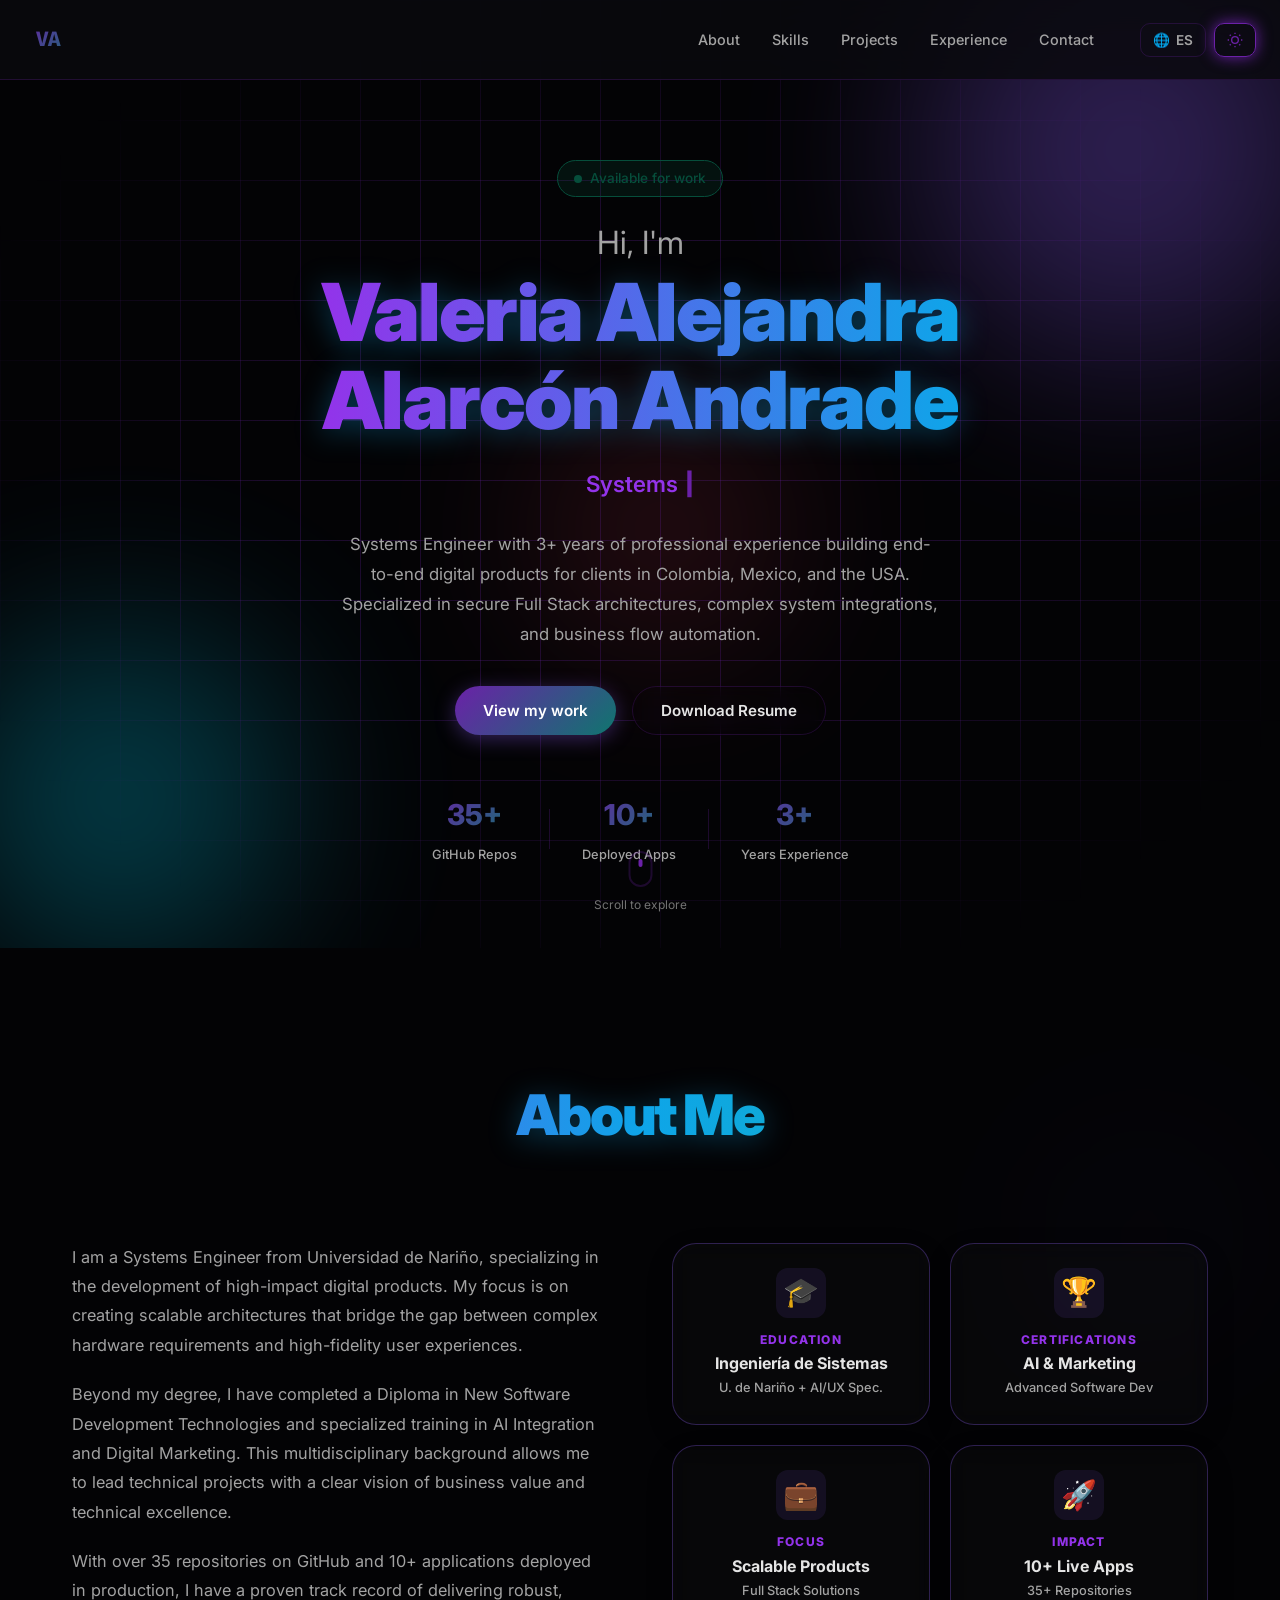
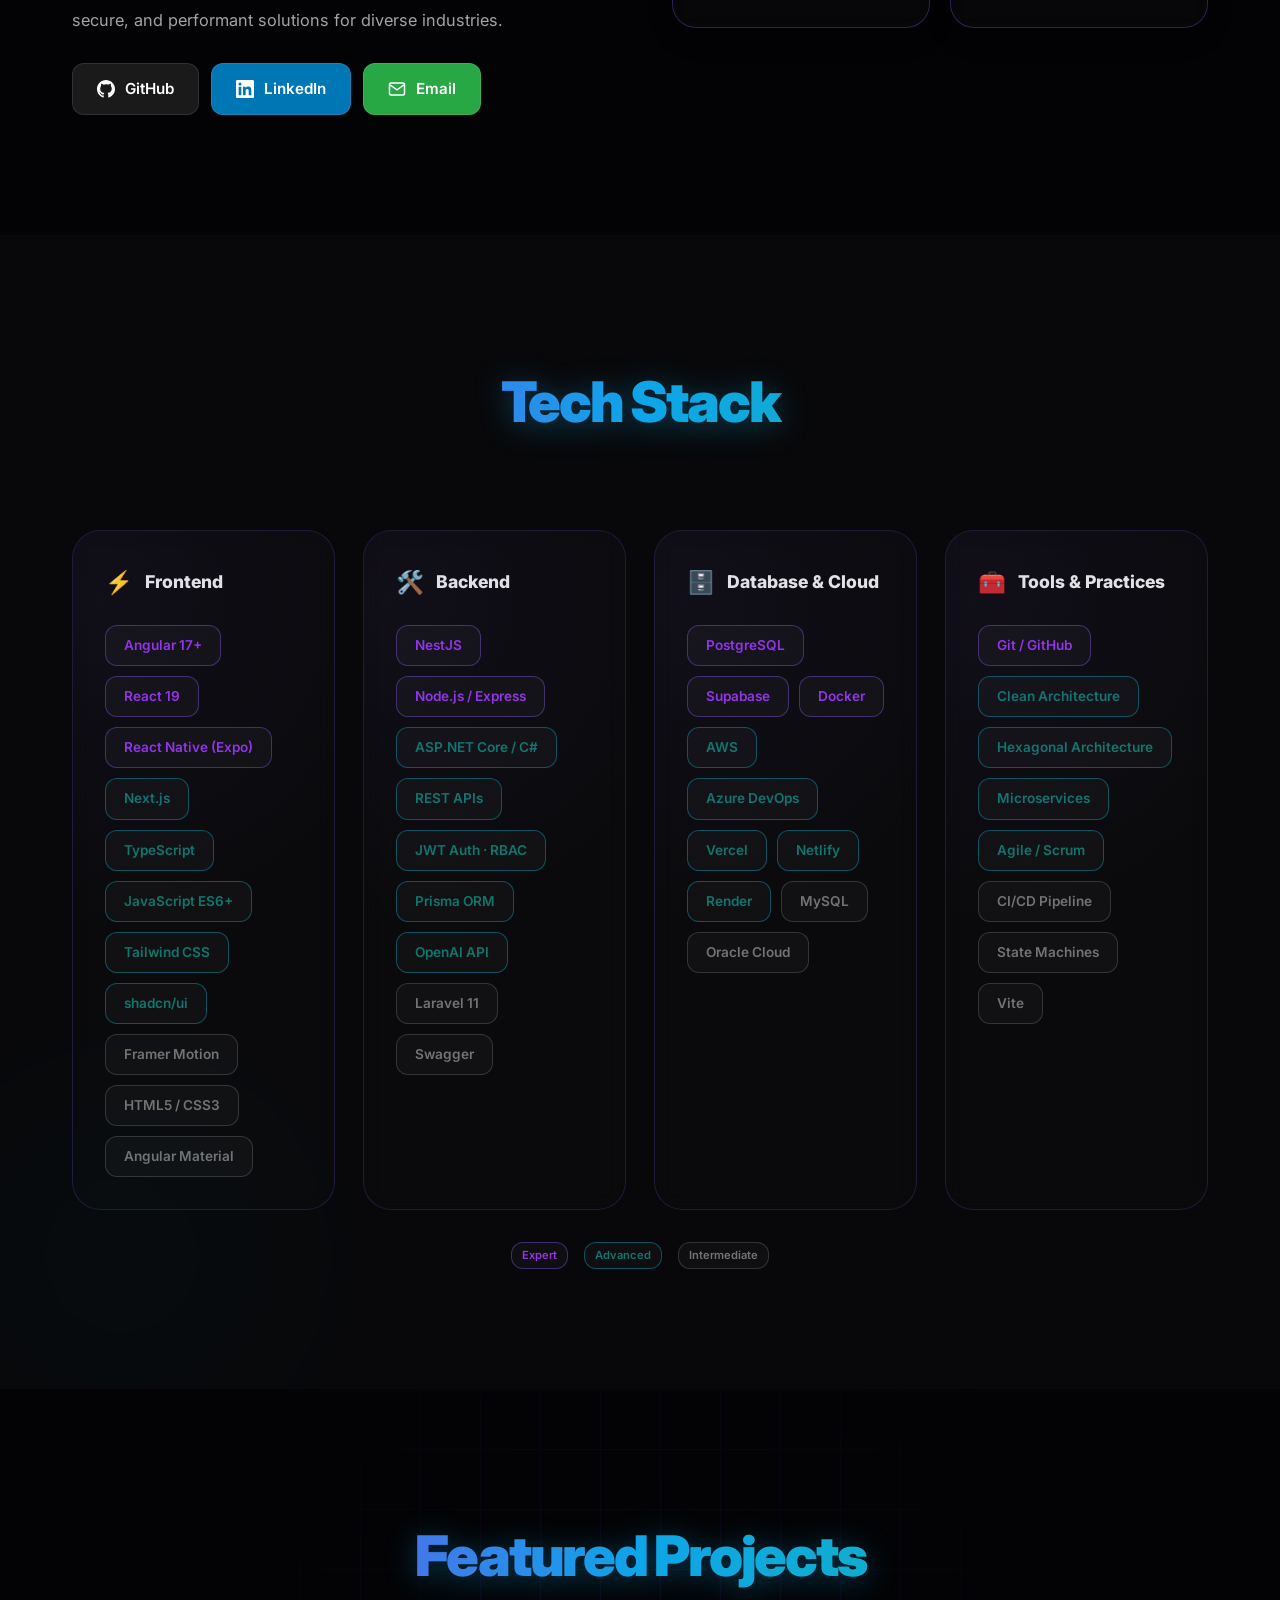
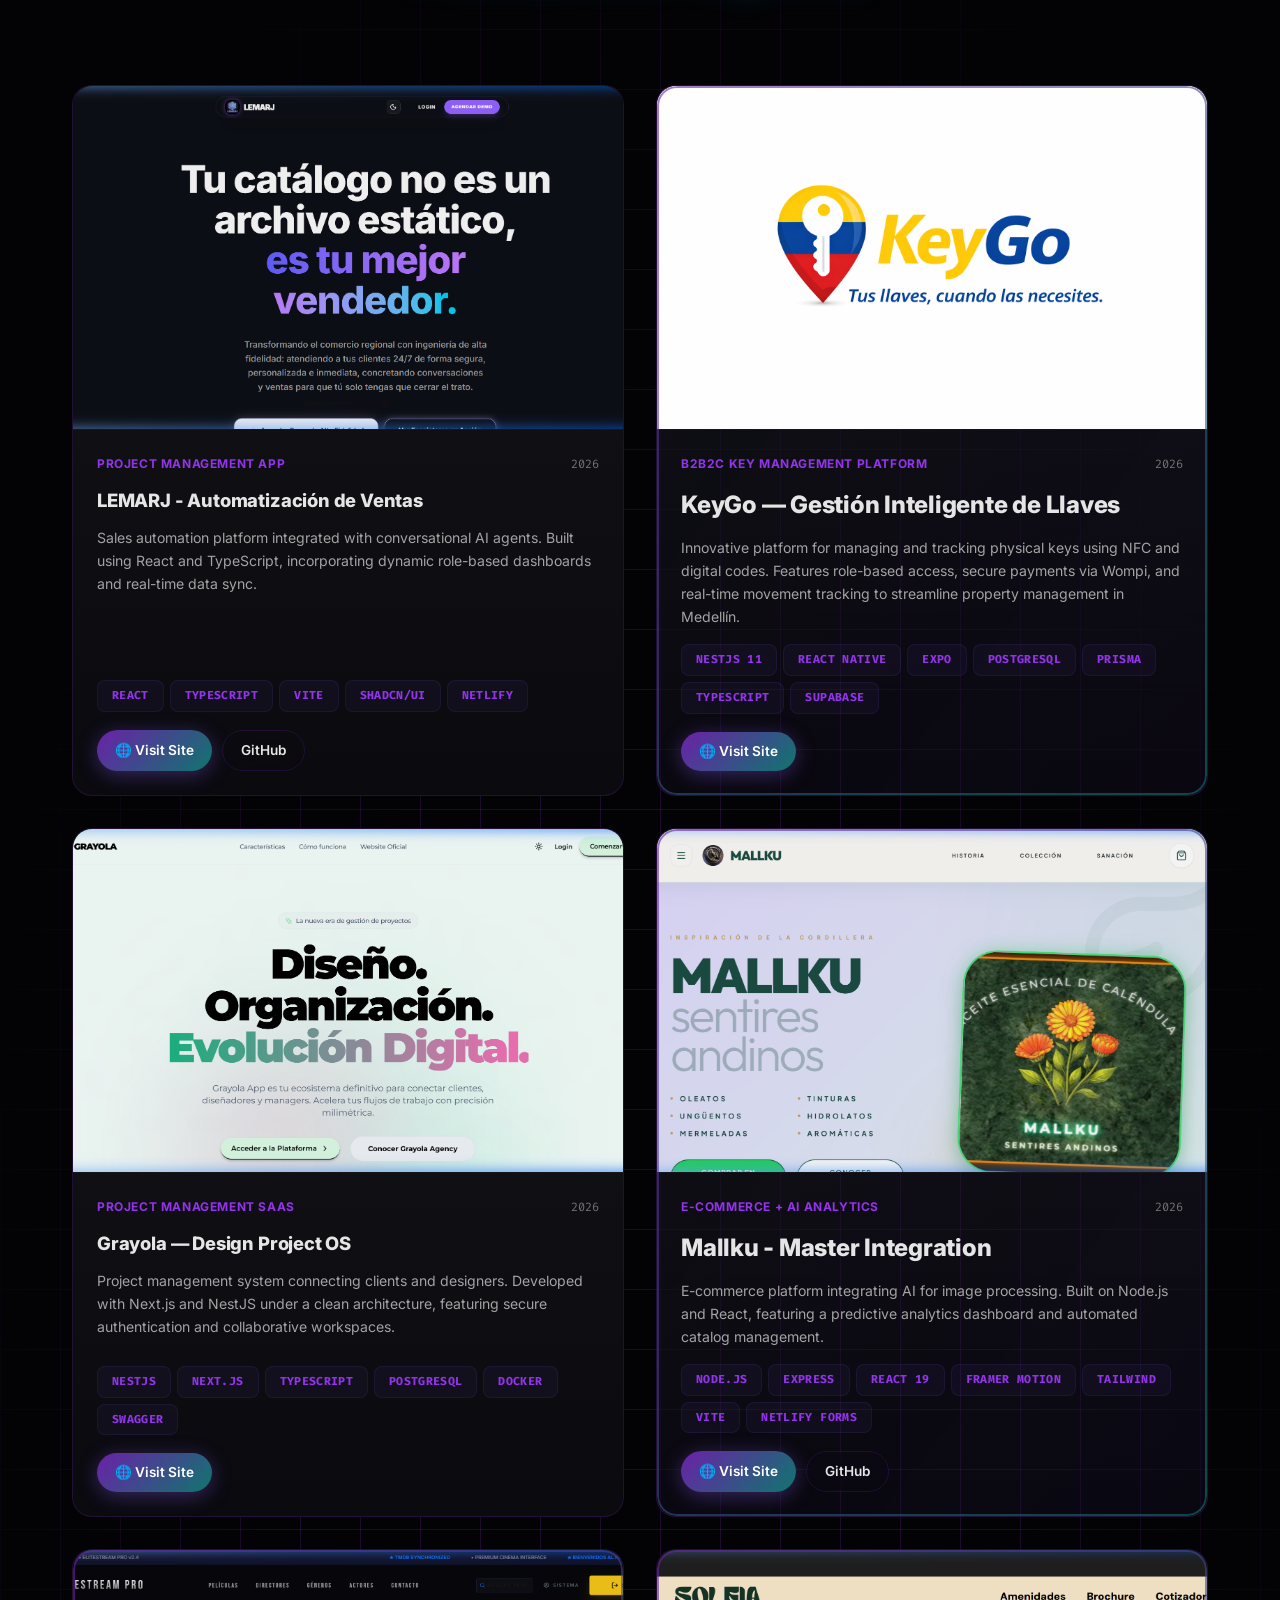
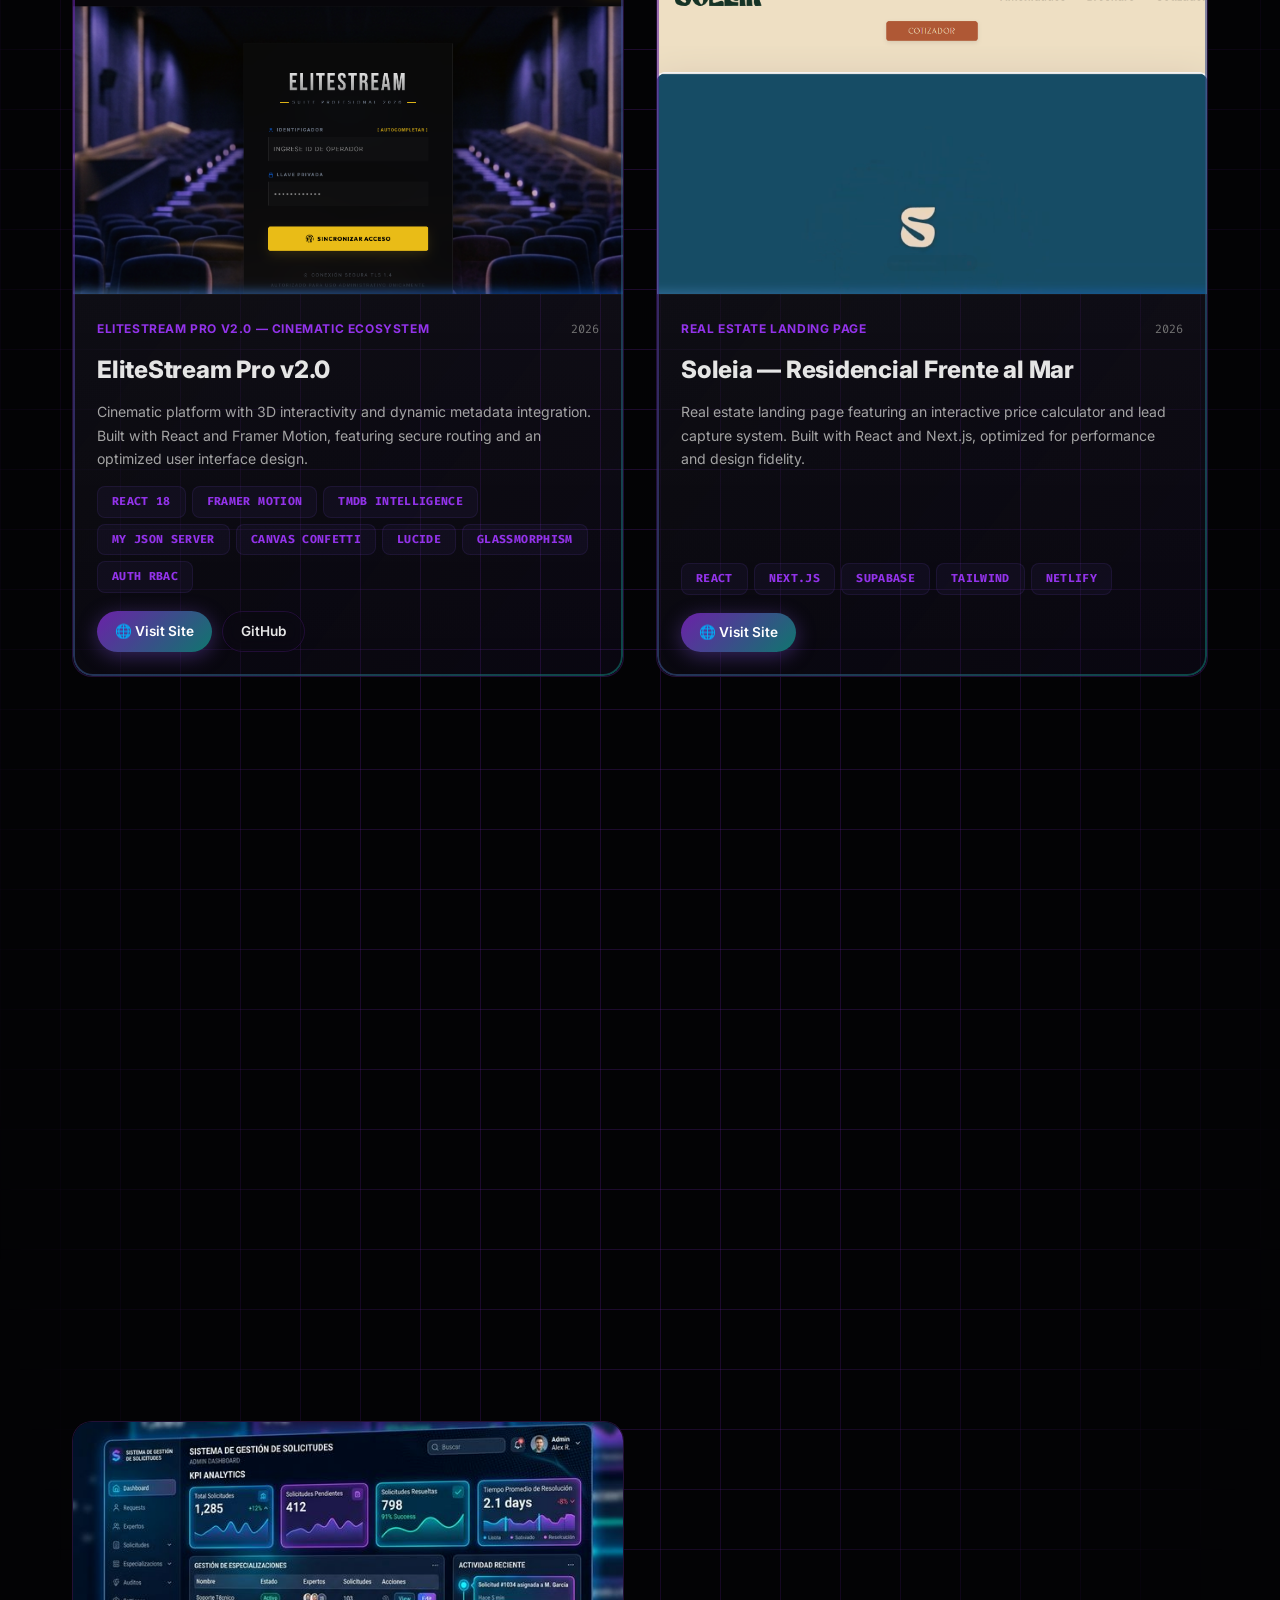
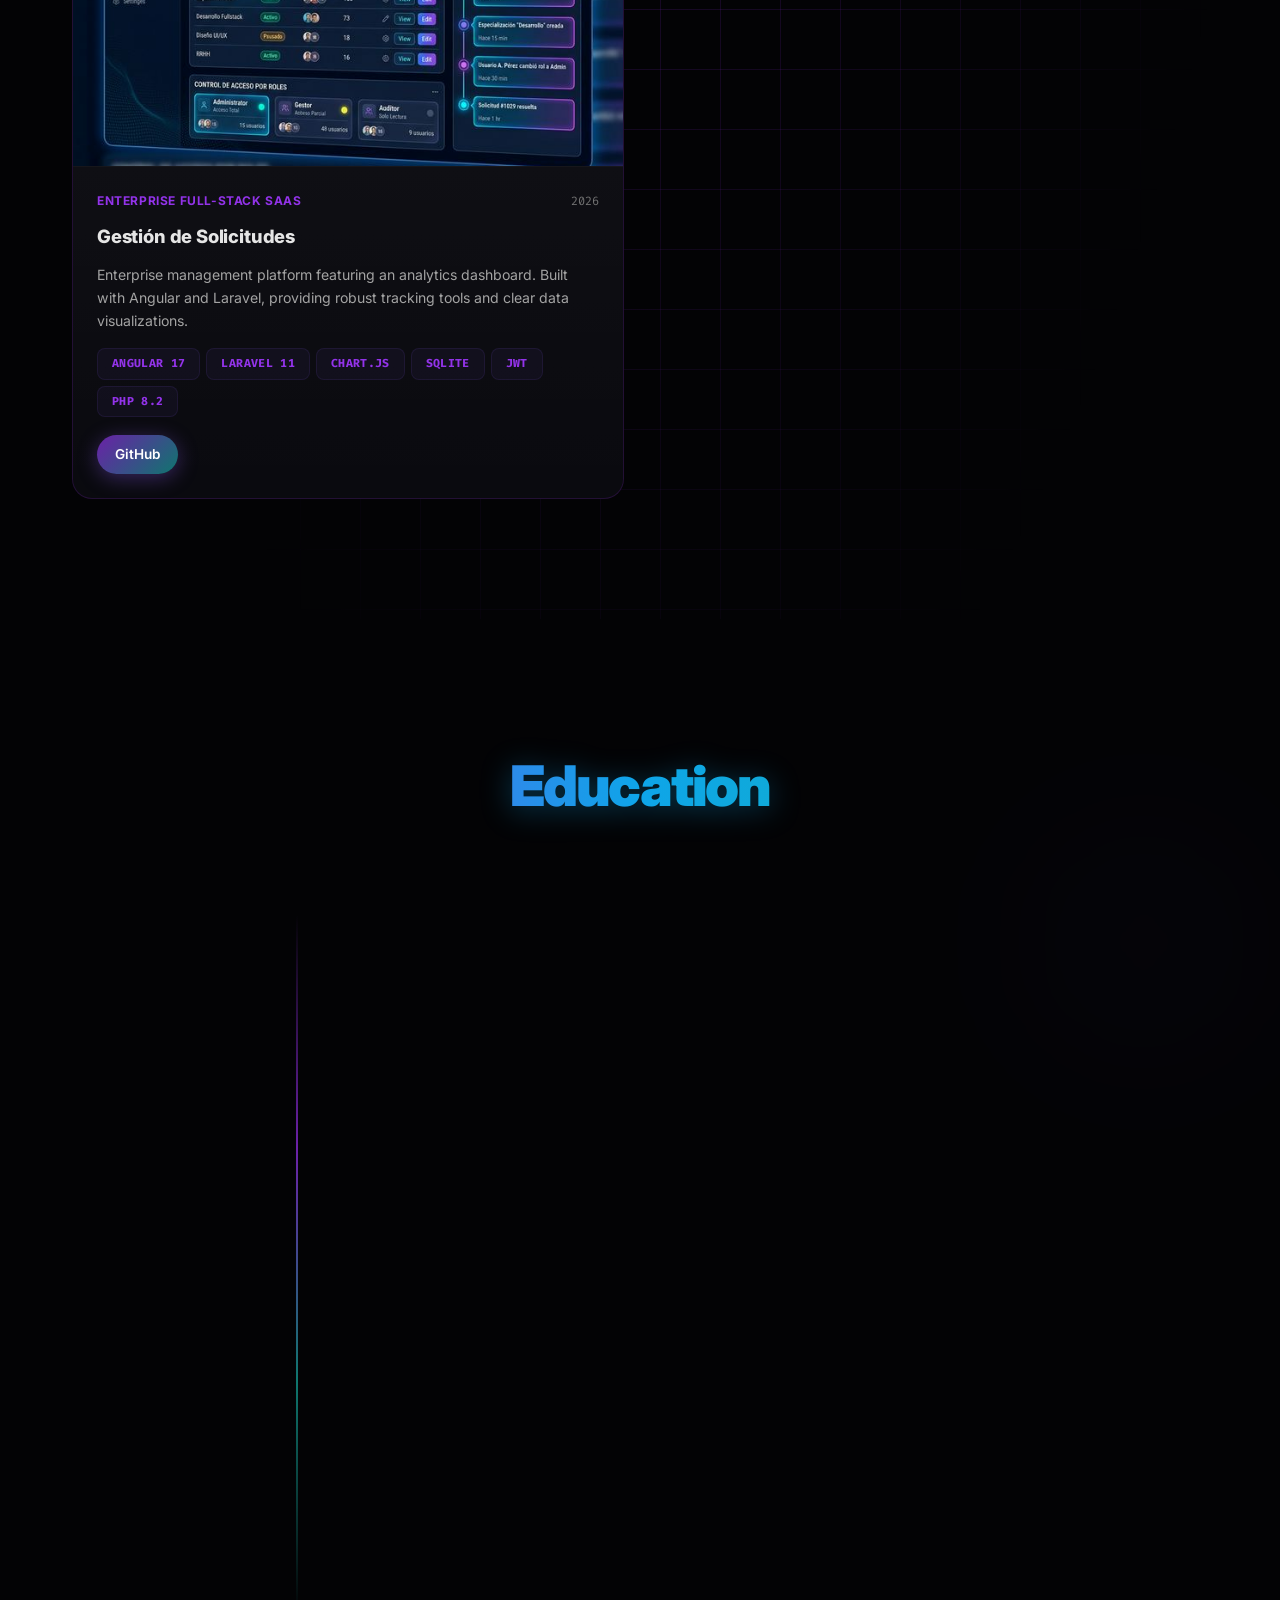
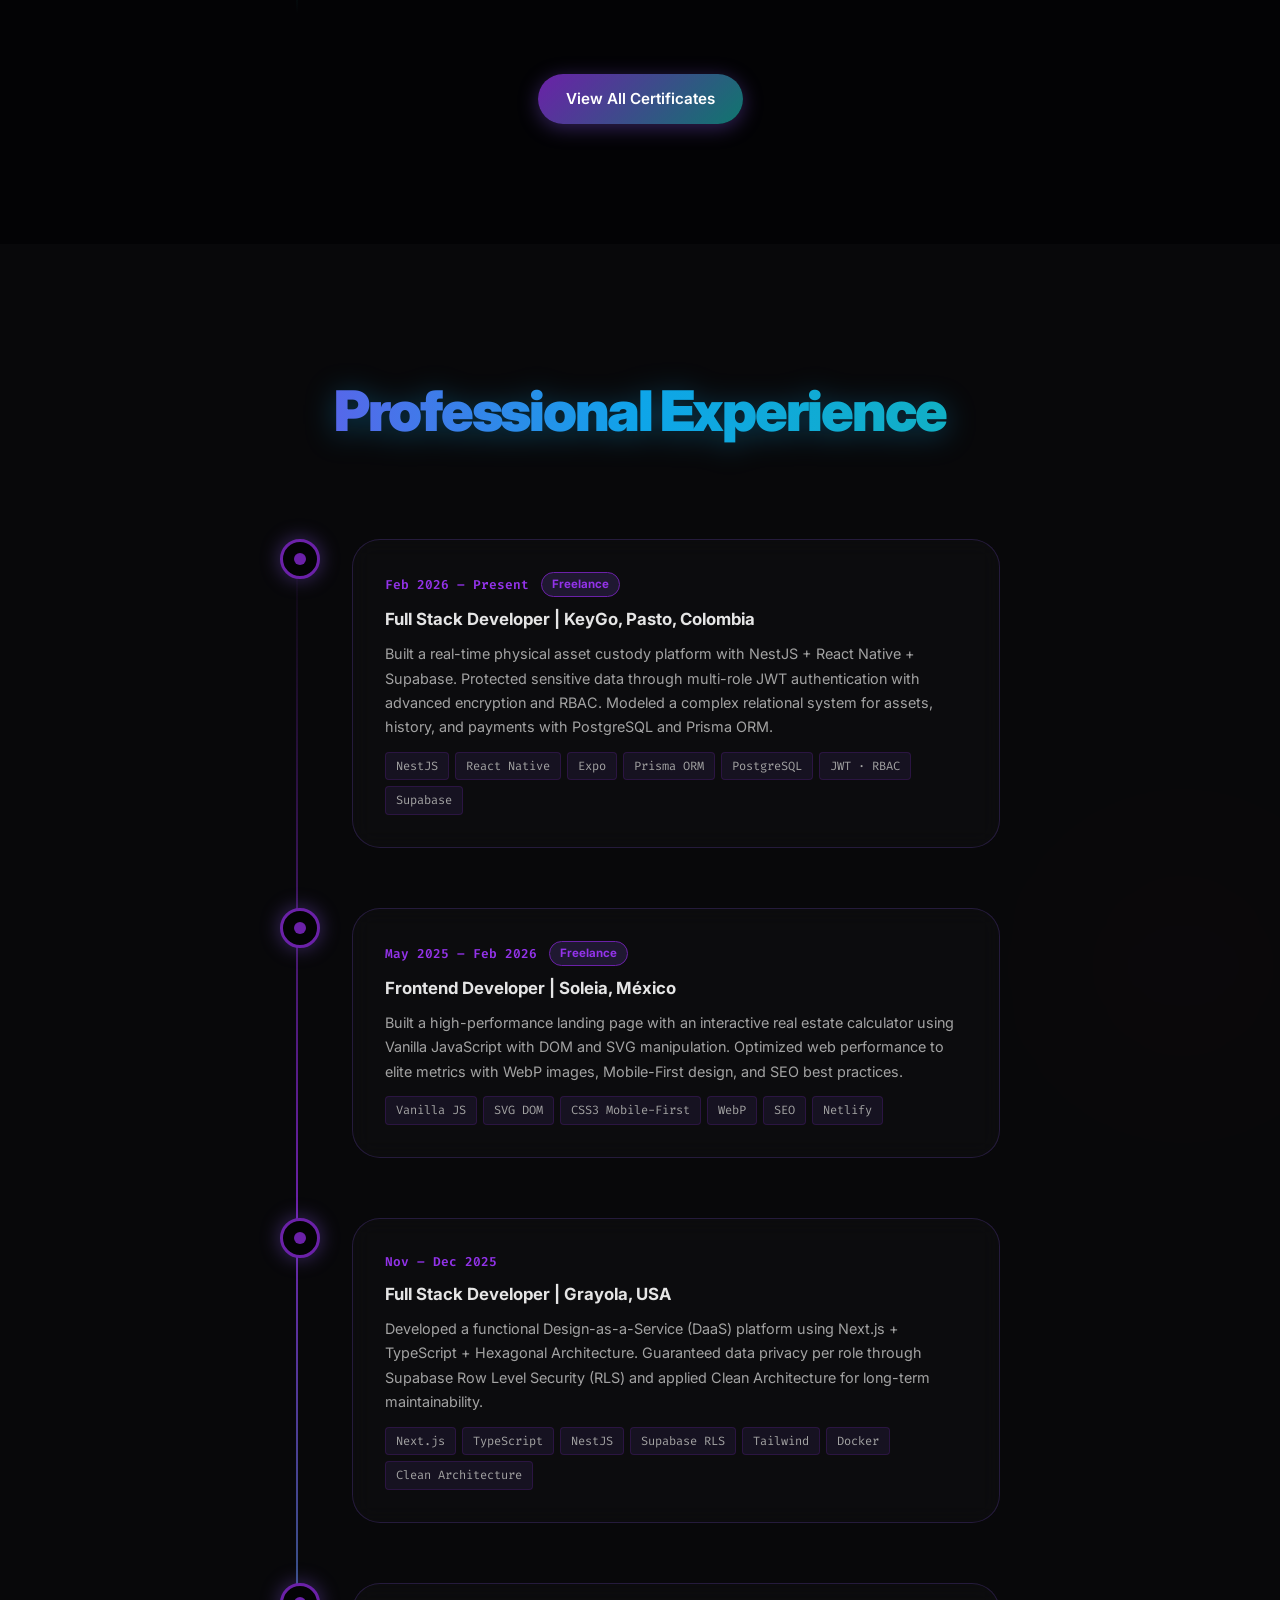
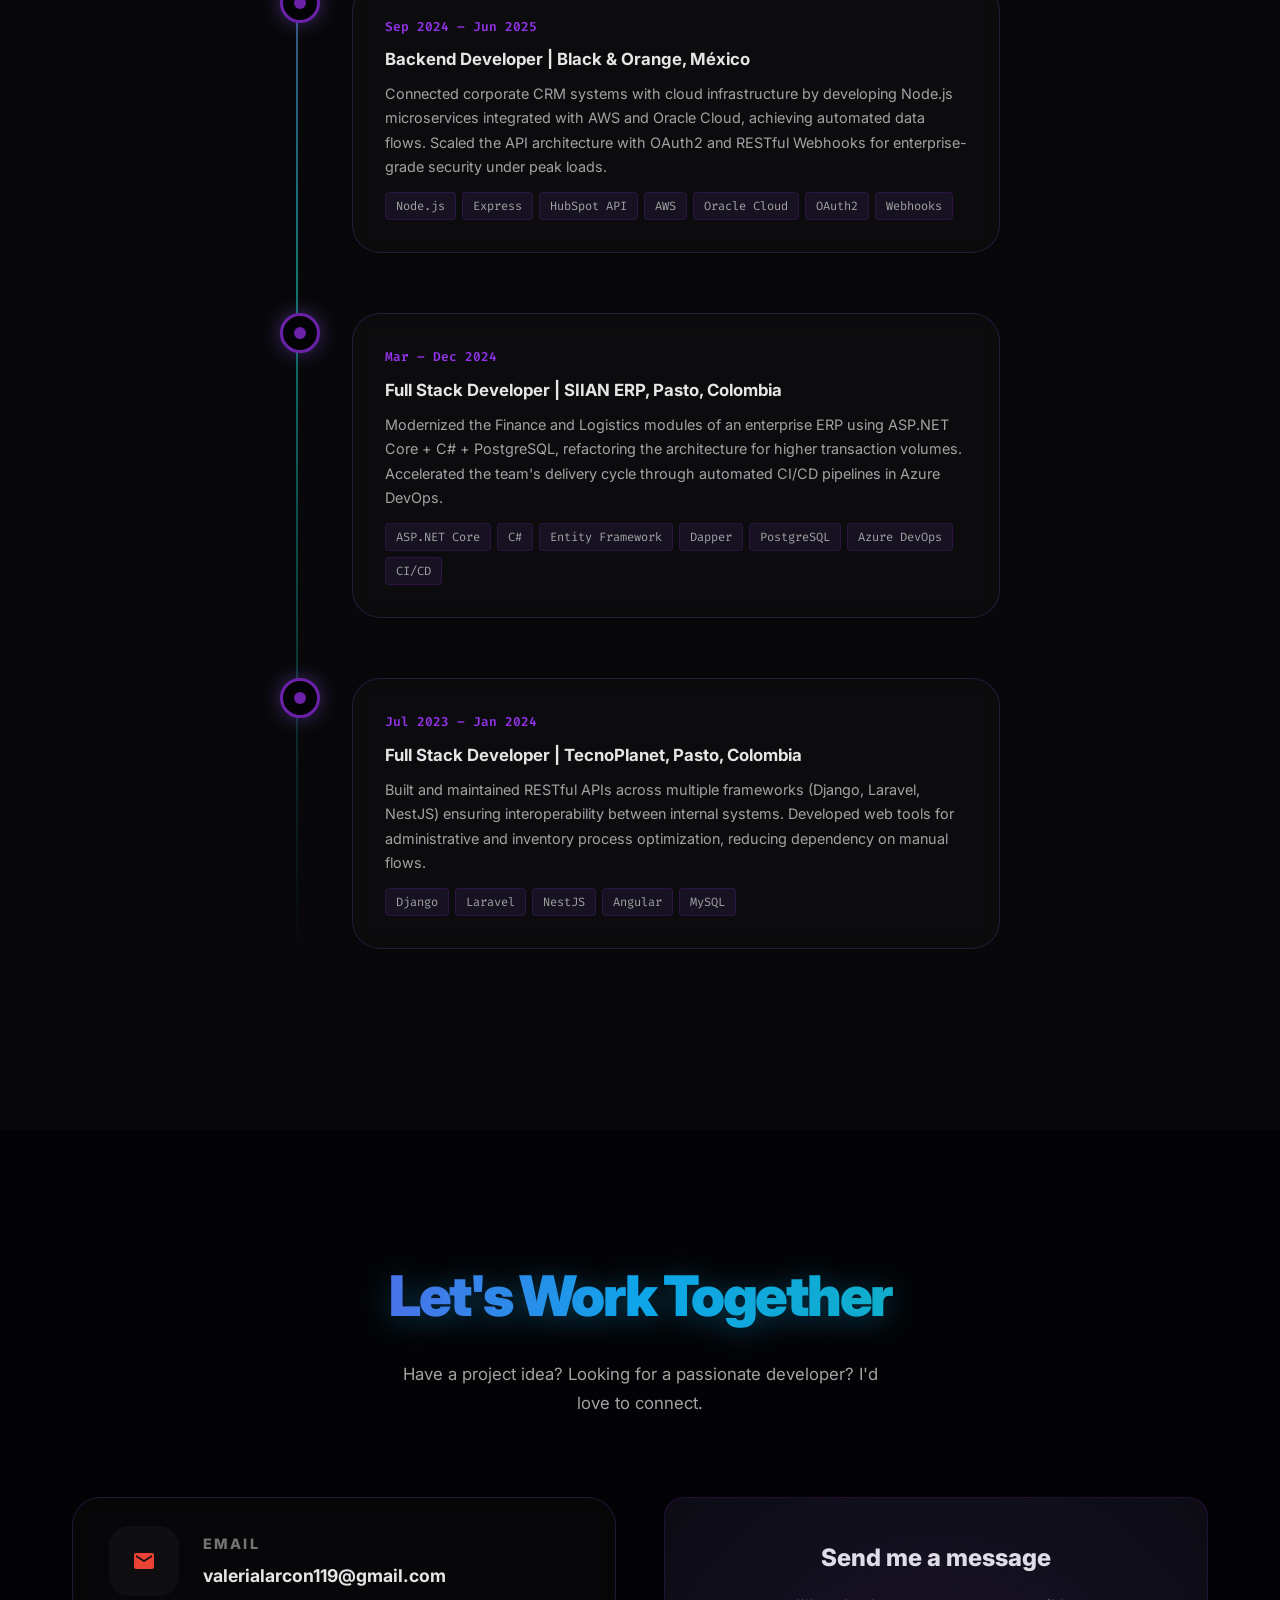
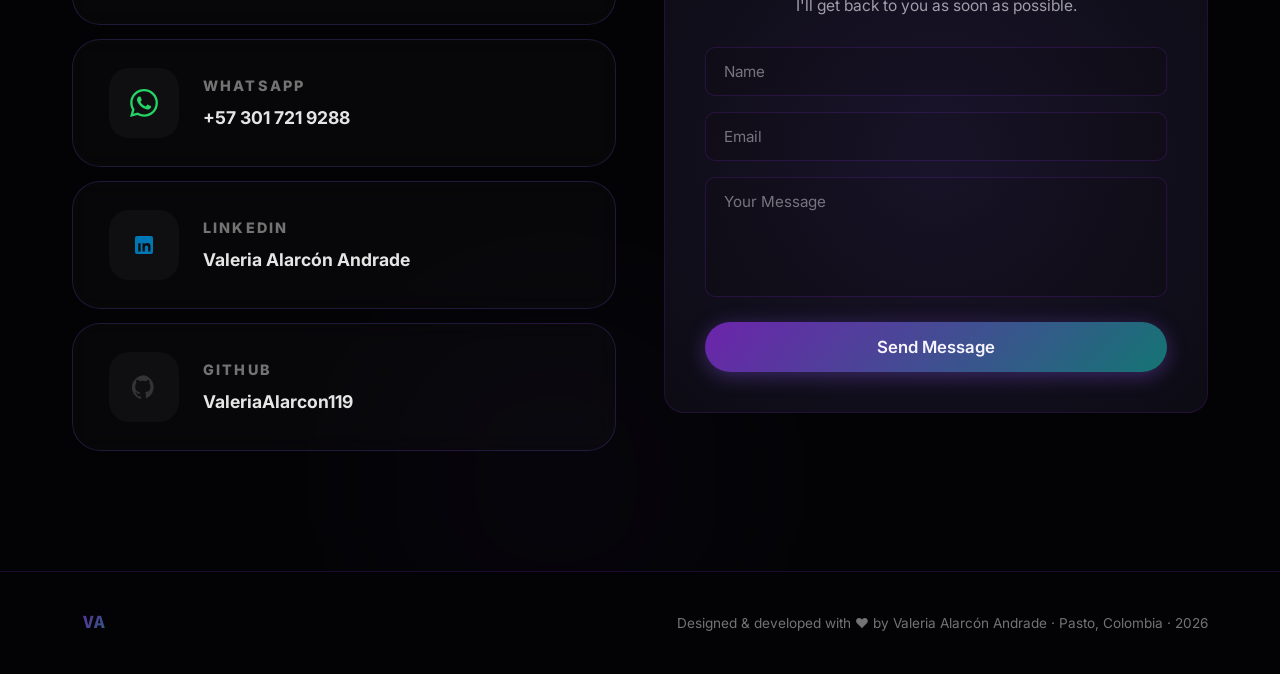
==== commit 6b8928b2: "update: new CV files + align portfolio content with CV (skills, dates, descriptions)" ====
--- a/index.html
+++ b/index.html
@@ -88,9 +88,9 @@
         </span>
       </div>
       <p class="hero-description"
-        data-en="Systems Engineer with 3 years of professional experience and 6 years of continuous learning in software development. Focused on creating scalable digital products, mobile architectures, and hardware-software integration. Dedicated to building secure Full Stack solutions with great user experiences."
-        data-es="Ingeniera de Sistemas con 3 años de experiencia profesional y 6 años de formación continua. Enfocada en el desarrollo de productos digitales escalables, arquitecturas móviles e integraciones de hardware con software. Me dedico a construir soluciones Full Stack seguras y con excelentes experiencias de usuario.">
-        Systems Engineer with 3 years of professional experience and 6 years of continuous learning in software development. Focused on creating scalable digital products, mobile architectures, and hardware-software integration.
+        data-en="Systems Engineer with 3+ years of professional experience building end-to-end digital products for clients in Colombia, Mexico, and the USA. Specialized in secure Full Stack architectures, complex system integrations, and business flow automation."
+        data-es="Ingeniera de Sistemas con más de 3 años construyendo productos digitales completos para clientes en Colombia, México y Estados Unidos. Especializada en arquitecturas Full Stack seguras, integraciones de sistemas complejos y automatización de flujos empresariales.">
+        Systems Engineer with 3+ years of professional experience building end-to-end digital products for clients in Colombia, Mexico, and the USA.
       </p>
       <div class="hero-cta">
         <a href="#projects" class="btn btn-primary" data-en="View my work" data-es="Ver mis proyectos">View my work</a>
@@ -225,13 +225,15 @@
           <div class="skill-tags">
             <span class="skill-tag skill-expert">Angular 17+</span>
             <span class="skill-tag skill-expert">React 19</span>
+            <span class="skill-tag skill-expert">React Native (Expo)</span>
+            <span class="skill-tag skill-advanced">Next.js</span>
             <span class="skill-tag skill-advanced">TypeScript</span>
             <span class="skill-tag skill-advanced">JavaScript ES6+</span>
-            <span class="skill-tag skill-advanced">HTML5 / CSS3</span>
             <span class="skill-tag skill-advanced">Tailwind CSS</span>
+            <span class="skill-tag skill-advanced">shadcn/ui</span>
+            <span class="skill-tag skill-medium">Framer Motion</span>
+            <span class="skill-tag skill-medium">HTML5 / CSS3</span>
             <span class="skill-tag skill-medium">Angular Material</span>
-            <span class="skill-tag skill-medium">Framer Motion</span>
-            <span class="skill-tag skill-medium">Chart.js</span>
           </div>
         </div>
         <div class="skill-category">
@@ -239,14 +241,15 @@
             <span class="skill-cat-icon">🛠️</span> Backend
           </h3>
           <div class="skill-tags">
+            <span class="skill-tag skill-expert">NestJS</span>
             <span class="skill-tag skill-expert">Node.js / Express</span>
-            <span class="skill-tag skill-expert">NestJS</span>
-            <span class="skill-tag skill-advanced">PHP 8.2+</span>
+            <span class="skill-tag skill-advanced">ASP.NET Core / C#</span>
             <span class="skill-tag skill-advanced">REST APIs</span>
-            <span class="skill-tag skill-advanced">JWT Auth</span>
+            <span class="skill-tag skill-advanced">JWT Auth · RBAC</span>
+            <span class="skill-tag skill-advanced">Prisma ORM</span>
             <span class="skill-tag skill-advanced">OpenAI API</span>
-            <span class="skill-tag skill-advanced">Swagger</span>
             <span class="skill-tag skill-medium">Laravel 11</span>
+            <span class="skill-tag skill-medium">Swagger</span>
           </div>
         </div>
         <div class="skill-category">
@@ -256,14 +259,14 @@
           <div class="skill-tags">
             <span class="skill-tag skill-expert">PostgreSQL</span>
             <span class="skill-tag skill-expert">Supabase</span>
-            <span class="skill-tag skill-expert">Vercel</span>
-            <span class="skill-tag skill-expert">Netlify</span>
-            <span class="skill-tag skill-advanced">MySQL</span>
-            <span class="skill-tag skill-advanced">SQLite</span>
-            <span class="skill-tag skill-medium">TypeORM</span>
-            <span class="skill-tag skill-medium">Eloquent ORM</span>
-            <span class="skill-tag skill-medium">Docker</span>
-            <span class="skill-tag skill-medium">Render</span>
+            <span class="skill-tag skill-expert">Docker</span>
+            <span class="skill-tag skill-advanced">AWS</span>
+            <span class="skill-tag skill-advanced">Azure DevOps</span>
+            <span class="skill-tag skill-advanced">Vercel</span>
+            <span class="skill-tag skill-advanced">Netlify</span>
+            <span class="skill-tag skill-advanced">Render</span>
+            <span class="skill-tag skill-medium">MySQL</span>
+            <span class="skill-tag skill-medium">Oracle Cloud</span>
           </div>
         </div>
         <div class="skill-category">
@@ -272,13 +275,13 @@
           </h3>
           <div class="skill-tags">
             <span class="skill-tag skill-expert">Git / GitHub</span>
-            <span class="skill-tag skill-advanced">Vite</span>
+            <span class="skill-tag skill-advanced">Clean Architecture</span>
+            <span class="skill-tag skill-advanced">Hexagonal Architecture</span>
+            <span class="skill-tag skill-advanced">Microservices</span>
             <span class="skill-tag skill-advanced">Agile / Scrum</span>
-            <span class="skill-tag skill-medium">Jest / Testing</span>
-            <span class="skill-tag skill-medium">RBAC</span>
-            <span class="skill-tag skill-medium">Clean Architecture</span>
-            <span class="skill-tag skill-medium">Hexagonal Arch.</span>
-            <span class="skill-tag skill-medium">Ruby</span>
+            <span class="skill-tag skill-medium">CI/CD Pipeline</span>
+            <span class="skill-tag skill-medium">State Machines</span>
+            <span class="skill-tag skill-medium">Vite</span>
           </div>
         </div>
       </div>
@@ -685,15 +688,15 @@
           <div class="timeline-dot"></div>
           <div class="timeline-content">
             <div class="timeline-header">
-              <span class="timeline-year">2026 – Present</span>
+              <span class="timeline-year">Feb 2026 – Present</span>
               <span class="timeline-badge" data-en="Freelance" data-es="Freelance">Freelance</span>
             </div>
             <h4 data-en="Full Stack Developer | KeyGo, Pasto, Colombia" data-es="Desarrolladora Full Stack | KeyGo, Pasto, Colombia">Full Stack Developer | KeyGo, Pasto, Colombia</h4>
-            <p data-en="Led the development of a cloud platform for physical asset management, integrating hardware technologies with cloud services. Built a scalable architecture using NestJS and React Native, designing a secure relational database in Supabase to trace lifecycles and process transactions securely." 
-               data-es="Lideré el desarrollo de una plataforma para la gestión de activos físicos, integrando tecnologías de hardware con servicios en la nube. Construí una arquitectura escalable con NestJS y React Native, diseñando una base de datos segura en Supabase para procesar transacciones.">
-               Led the development of a cloud platform for physical asset management, integrating hardware technologies with cloud services using NestJS and React Native.
-            </p>
-            <div class="timeline-tags"><span>NestJS</span><span>React Native</span><span>Expo</span><span>Prisma</span><span>PostgreSQL</span></div>
+            <p data-en="Built a real-time physical asset custody platform with NestJS + React Native + Supabase. Protected sensitive data through multi-role JWT authentication with advanced encryption and RBAC. Modeled a complex relational system for assets, history, and payments with PostgreSQL and Prisma ORM." 
+               data-es="Construí una plataforma de custodia de activos físicos con trazabilidad en tiempo real usando NestJS + React Native + Supabase. Protegí datos sensibles mediante autenticación JWT multi-rol con cifrado avanzado y RBAC. Modelé un sistema relacional complejo de activos, historial y pagos con PostgreSQL y Prisma ORM.">
+               Built a real-time physical asset custody platform with NestJS + React Native + Supabase, with multi-role JWT authentication, RBAC, and a scalable relational database for historical reporting.
+            </p>
+            <div class="timeline-tags"><span>NestJS</span><span>React Native</span><span>Expo</span><span>Prisma ORM</span><span>PostgreSQL</span><span>JWT · RBAC</span><span>Supabase</span></div>
           </div>
         </div>
 
@@ -702,14 +705,15 @@
           <div class="timeline-dot"></div>
           <div class="timeline-content">
             <div class="timeline-header">
-              <span class="timeline-year">2025 – 2026</span>
+              <span class="timeline-year">May 2025 – Feb 2026</span>
+              <span class="timeline-badge" data-en="Freelance" data-es="Freelance">Freelance</span>
             </div>
             <h4 data-en="Frontend Developer | Soleia, México" data-es="Desarrolladora Frontend | Soleia, México">Frontend Developer | Soleia, México</h4>
-            <p data-en="Created a high-fidelity web interface and an interactive price calculator. Focused on front-end development using HTML, CSS, and JavaScript while optimizing load times and overall performance." 
-               data-es="Creé una interfaz web de alta fidelidad y un cotizador interactivo. Me enfoqué en el desarrollo Front-end usando HTML, CSS y JavaScript, optimizando los tiempos de carga y el rendimiento.">
-               Created a high-fidelity web interface and an interactive price calculator focused on front-end performance using web standards.
-            </p>
-            <div class="timeline-tags"><span>Vanilla JS</span><span>SVG DOM</span><span>CSS3</span><span>Performance</span><span>Netlify</span></div>
+            <p data-en="Built a high-performance landing page with an interactive real estate calculator using Vanilla JavaScript with DOM and SVG manipulation. Optimized web performance to elite metrics with WebP images, Mobile-First design, and SEO best practices." 
+               data-es="Programé una landing page de alto rendimiento con un cotizador interactivo usando Vanilla JavaScript con manipulación de DOM y SVG. Optimicé el rendimiento web con imágenes WebP, diseño Mobile-First y mejores prácticas SEO.">
+               Built a high-performance landing page with an interactive real estate calculator using Vanilla JavaScript, optimized with WebP images, Mobile-First design, and SEO best practices.
+            </p>
+            <div class="timeline-tags"><span>Vanilla JS</span><span>SVG DOM</span><span>CSS3 Mobile-First</span><span>WebP</span><span>SEO</span><span>Netlify</span></div>
           </div>
         </div>
 
@@ -718,14 +722,14 @@
           <div class="timeline-dot"></div>
           <div class="timeline-content">
             <div class="timeline-header">
-              <span class="timeline-year">2025</span>
-            </div>
-            <h4 data-en="Full Stack Developer | Grayola, Estados Unidos" data-es="Desarrolladora Full Stack | Grayola, Estados Unidos">Full Stack Developer | Grayola, Estados Unidos</h4>
-            <p data-en="Developed a collaborative platform for design projects. Implemented secure authentication and built dynamic user dashboards utilizing Next.js, TypeScript, and Supabase." 
-               data-es="Desarrollé una plataforma colaborativa para proyectos de diseño. Implementé autenticación segura y construí paneles dinámicos de usuario utilizando Next.js, TypeScript y Supabase.">
-               Developed a collaborative platform for design projects featuring secure authentication and dynamic dashboards using Next.js and Supabase.
-            </p>
-            <div class="timeline-tags"><span>Next.js</span><span>TypeScript</span><span>Supabase RLS</span><span>Tailwind</span><span>PostgreSQL</span></div>
+              <span class="timeline-year">Nov – Dec 2025</span>
+            </div>
+            <h4 data-en="Full Stack Developer | Grayola, USA" data-es="Desarrolladora Full Stack | Grayola, Estados Unidos">Full Stack Developer | Grayola, USA</h4>
+            <p data-en="Developed a functional Design-as-a-Service (DaaS) platform using Next.js + TypeScript + Hexagonal Architecture. Guaranteed data privacy per role through Supabase Row Level Security (RLS) and applied Clean Architecture for long-term maintainability." 
+               data-es="Desarrollé una plataforma Design-as-a-Service (DaaS) funcional usando Next.js + TypeScript + Arquitectura Hexagonal. Garanticé la privacidad de datos por rol mediante Supabase RLS y apliqué Clean Architecture para la mantenibilidad a largo plazo.">
+               Developed a Design-as-a-Service platform with Next.js, TypeScript, and Hexagonal Architecture; implemented Supabase RLS for data privacy and Clean Architecture for maintainability.
+            </p>
+            <div class="timeline-tags"><span>Next.js</span><span>TypeScript</span><span>NestJS</span><span>Supabase RLS</span><span>Tailwind</span><span>Docker</span><span>Clean Architecture</span></div>
           </div>
         </div>
 
@@ -734,14 +738,14 @@
           <div class="timeline-dot"></div>
           <div class="timeline-content">
             <div class="timeline-header">
-              <span class="timeline-year">2024 – 2025</span>
+              <span class="timeline-year">Sep 2024 – Jun 2025</span>
             </div>
             <h4 data-en="Backend Developer | Black & Orange, México" data-es="Desarrolladora Backend | Black & Orange, México">Backend Developer | Black & Orange, México</h4>
-            <p data-en="Integrated CRM systems with cloud infrastructures to synchronize data effectively. Built automation processes and RESTful APIs using Node.js and AWS services." 
-               data-es="Integré sistemas CRM con infraestructuras en la nube para sincronizar datos de manera efectiva. Construí procesos de automatización y APIs RESTful usando Node.js y servicios de AWS.">
-               Integrated CRM systems with cloud infrastructures to synchronize data effectively. Built automation processes and RESTful APIs using Node.js and AWS services.
-            </p>
-            <div class="timeline-tags"><span>Node.js</span><span>Express</span><span>HubSpot API</span><span>AWS</span><span>RESTful APIs</span></div>
+            <p data-en="Connected corporate CRM systems with cloud infrastructure by developing Node.js microservices integrated with AWS and Oracle Cloud, achieving automated data flows. Scaled the API architecture with OAuth2 and RESTful Webhooks for enterprise-grade security under peak loads." 
+               data-es="Conecté el CRM corporativo con la infraestructura cloud desarrollando microservicios Node.js integrados con AWS y Oracle Cloud, logrando flujos de datos automatizados. Escalé la arquitectura de APIs con OAuth2 y Webhooks RESTful para alta seguridad bajo demanda pico.">
+               Connected CRM systems with AWS and Oracle Cloud via Node.js microservices. Scaled the API architecture with OAuth2 and RESTful Webhooks for enterprise-grade security.
+            </p>
+            <div class="timeline-tags"><span>Node.js</span><span>Express</span><span>HubSpot API</span><span>AWS</span><span>Oracle Cloud</span><span>OAuth2</span><span>Webhooks</span></div>
           </div>
         </div>
 
@@ -750,14 +754,14 @@
           <div class="timeline-dot"></div>
           <div class="timeline-content">
             <div class="timeline-header">
-              <span class="timeline-year">2024</span>
+              <span class="timeline-year">Mar – Dec 2024</span>
             </div>
             <h4 data-en="Full Stack Developer | SIIAN ERP, Pasto, Colombia" data-es="Desarrolladora Full Stack | SIIAN ERP, Pasto, Colombia">Full Stack Developer | SIIAN ERP, Pasto, Colombia</h4>
-            <p data-en="Improved key software modules for finance and logistics by optimizing database queries. Streamlined the deployment process using CI/CD pipelines in Azure with .NET Core." 
-               data-es="Mejoré módulos clave de software de finanzas y logística optimizando consultas de base de datos. Agilicé el proceso de despliegue usando pipelines CI/CD en Azure con .NET Core.">
-               Improved key software modules for finance and logistics by optimizing database queries. Streamlined the deployment process using CI/CD pipelines in Azure with .NET Core.
-            </p>
-            <div class="timeline-tags"><span>ASP.NET Core</span><span>C#</span><span>Entity Framework</span><span>PostgreSQL</span><span>Azure</span></div>
+            <p data-en="Modernized the Finance and Logistics modules of an enterprise ERP using ASP.NET Core + C# + PostgreSQL, refactoring the architecture for higher transaction volumes. Accelerated the team's delivery cycle through automated CI/CD pipelines in Azure DevOps." 
+               data-es="Modernicé los módulos de Finanzas y Logística de un ERP empresarial usando ASP.NET Core + C# + PostgreSQL, refactorizando la arquitectura para mayores volúmenes. Aceleré el ciclo de entrega del equipo mediante pipelines CI/CD automatizados en Azure DevOps.">
+               Modernized Finance and Logistics ERP modules with ASP.NET Core + C# + PostgreSQL and accelerated delivery through automated CI/CD pipelines in Azure DevOps.
+            </p>
+            <div class="timeline-tags"><span>ASP.NET Core</span><span>C#</span><span>Entity Framework</span><span>Dapper</span><span>PostgreSQL</span><span>Azure DevOps</span><span>CI/CD</span></div>
           </div>
         </div>
 
@@ -766,12 +770,12 @@
           <div class="timeline-dot"></div>
           <div class="timeline-content">
             <div class="timeline-header">
-              <span class="timeline-year">2023 – 2024</span>
+              <span class="timeline-year">Jul 2023 – Jan 2024</span>
             </div>
             <h4 data-en="Full Stack Developer | TecnoPlanet, Pasto, Colombia" data-es="Desarrolladora Full Stack | TecnoPlanet, Pasto, Colombia">Full Stack Developer | TecnoPlanet, Pasto, Colombia</h4>
-            <p data-en="Created web tools to optimize administration and manage inventory. Developed RESTful APIs across different frameworks like Django, Laravel, and NestJS to ensure smooth integrations." 
-               data-es="Creé herramientas web para optimizar la administración y gestionar inventarios. Desarrollé APIs RESTful en distintos frameworks como Django, Laravel y NestJS para asegurar una buena integración.">
-               Created web tools to optimize administration and manage inventory. Developed RESTful APIs across different frameworks like Django, Laravel, and NestJS to ensure smooth integrations.
+            <p data-en="Built and maintained RESTful APIs across multiple frameworks (Django, Laravel, NestJS) ensuring interoperability between internal systems. Developed web tools for administrative and inventory process optimization, reducing dependency on manual flows." 
+               data-es="Construí y mantuve APIs RESTful en múltiples frameworks (Django, Laravel, NestJS) garantizando interoperabilidad entre sistemas internos. Desarrollé herramientas web para optimizar procesos administrativos e inventario, reduciendo flujos manuales.">
+               Built RESTful APIs across Django, Laravel, and NestJS ensuring system interoperability. Developed web tools for administrative and inventory process optimization.
             </p>
             <div class="timeline-tags"><span>Django</span><span>Laravel</span><span>NestJS</span><span>Angular</span><span>MySQL</span></div>
           </div>
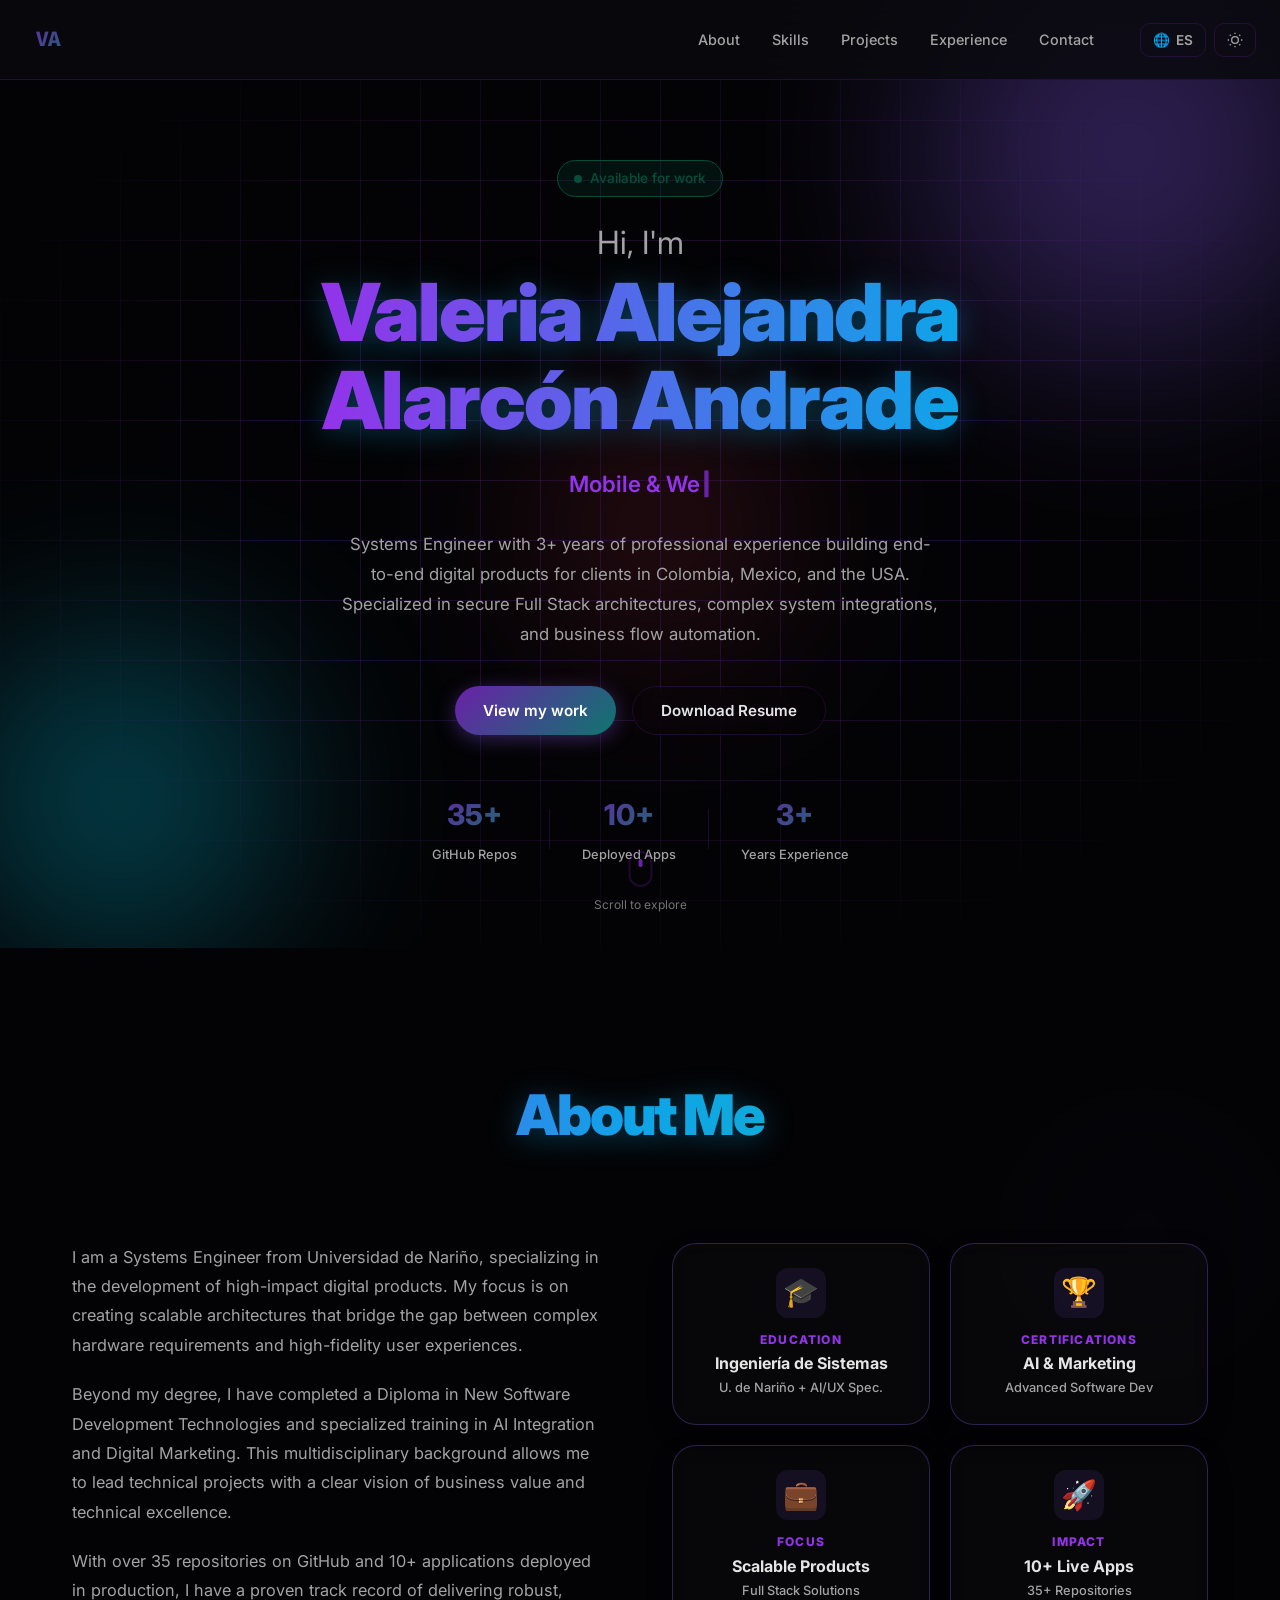
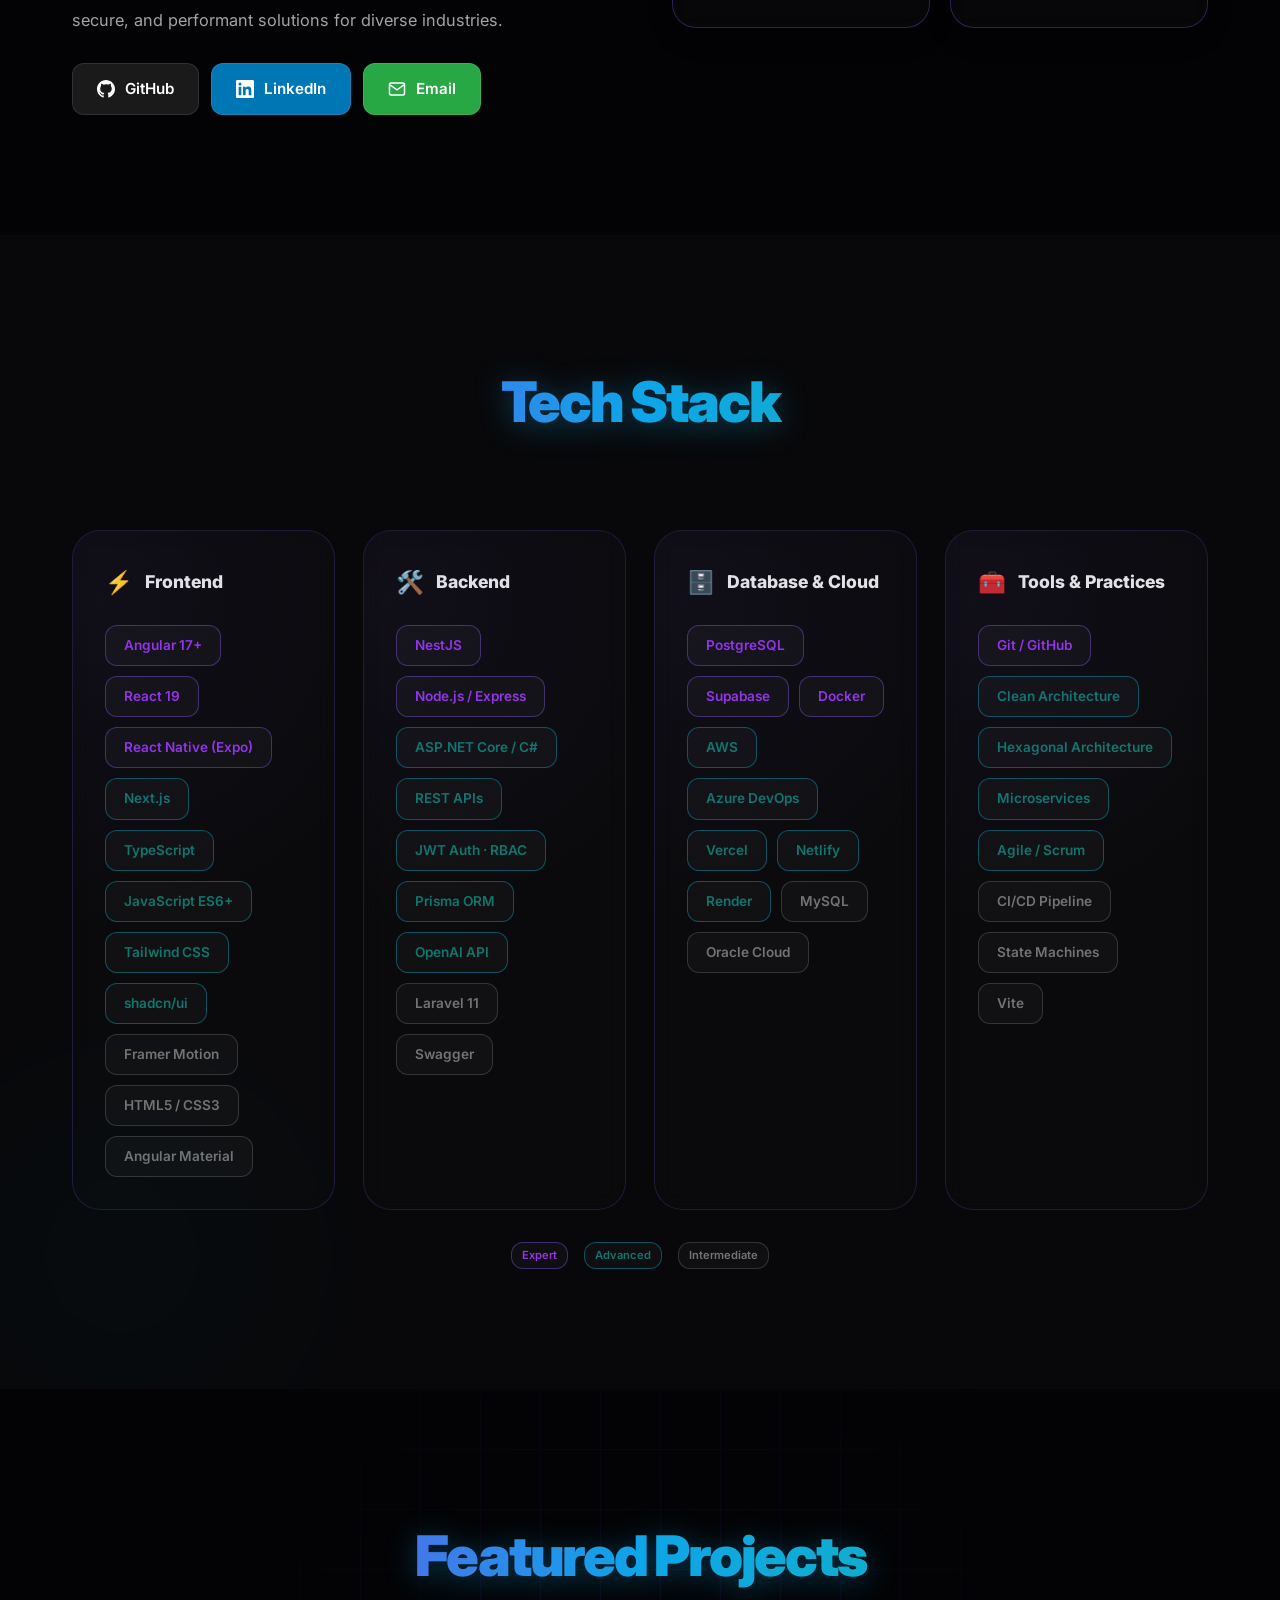
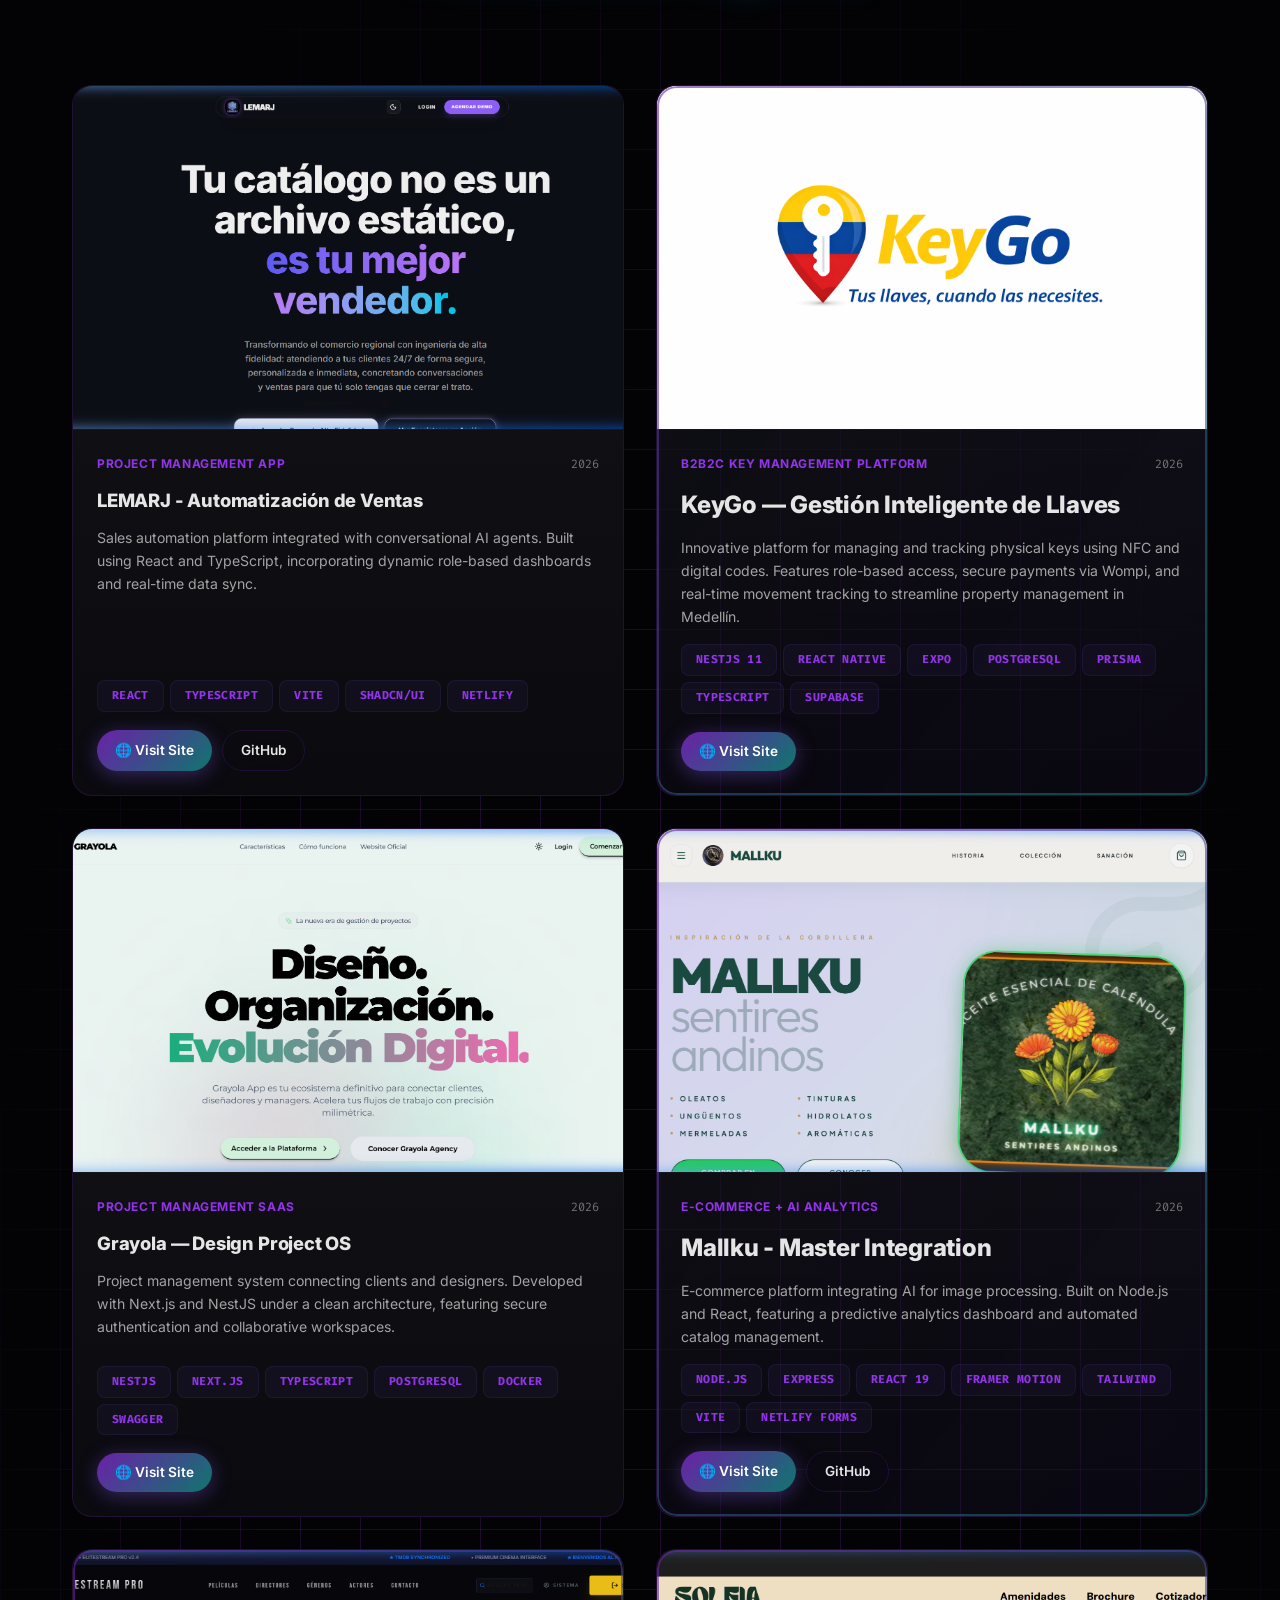
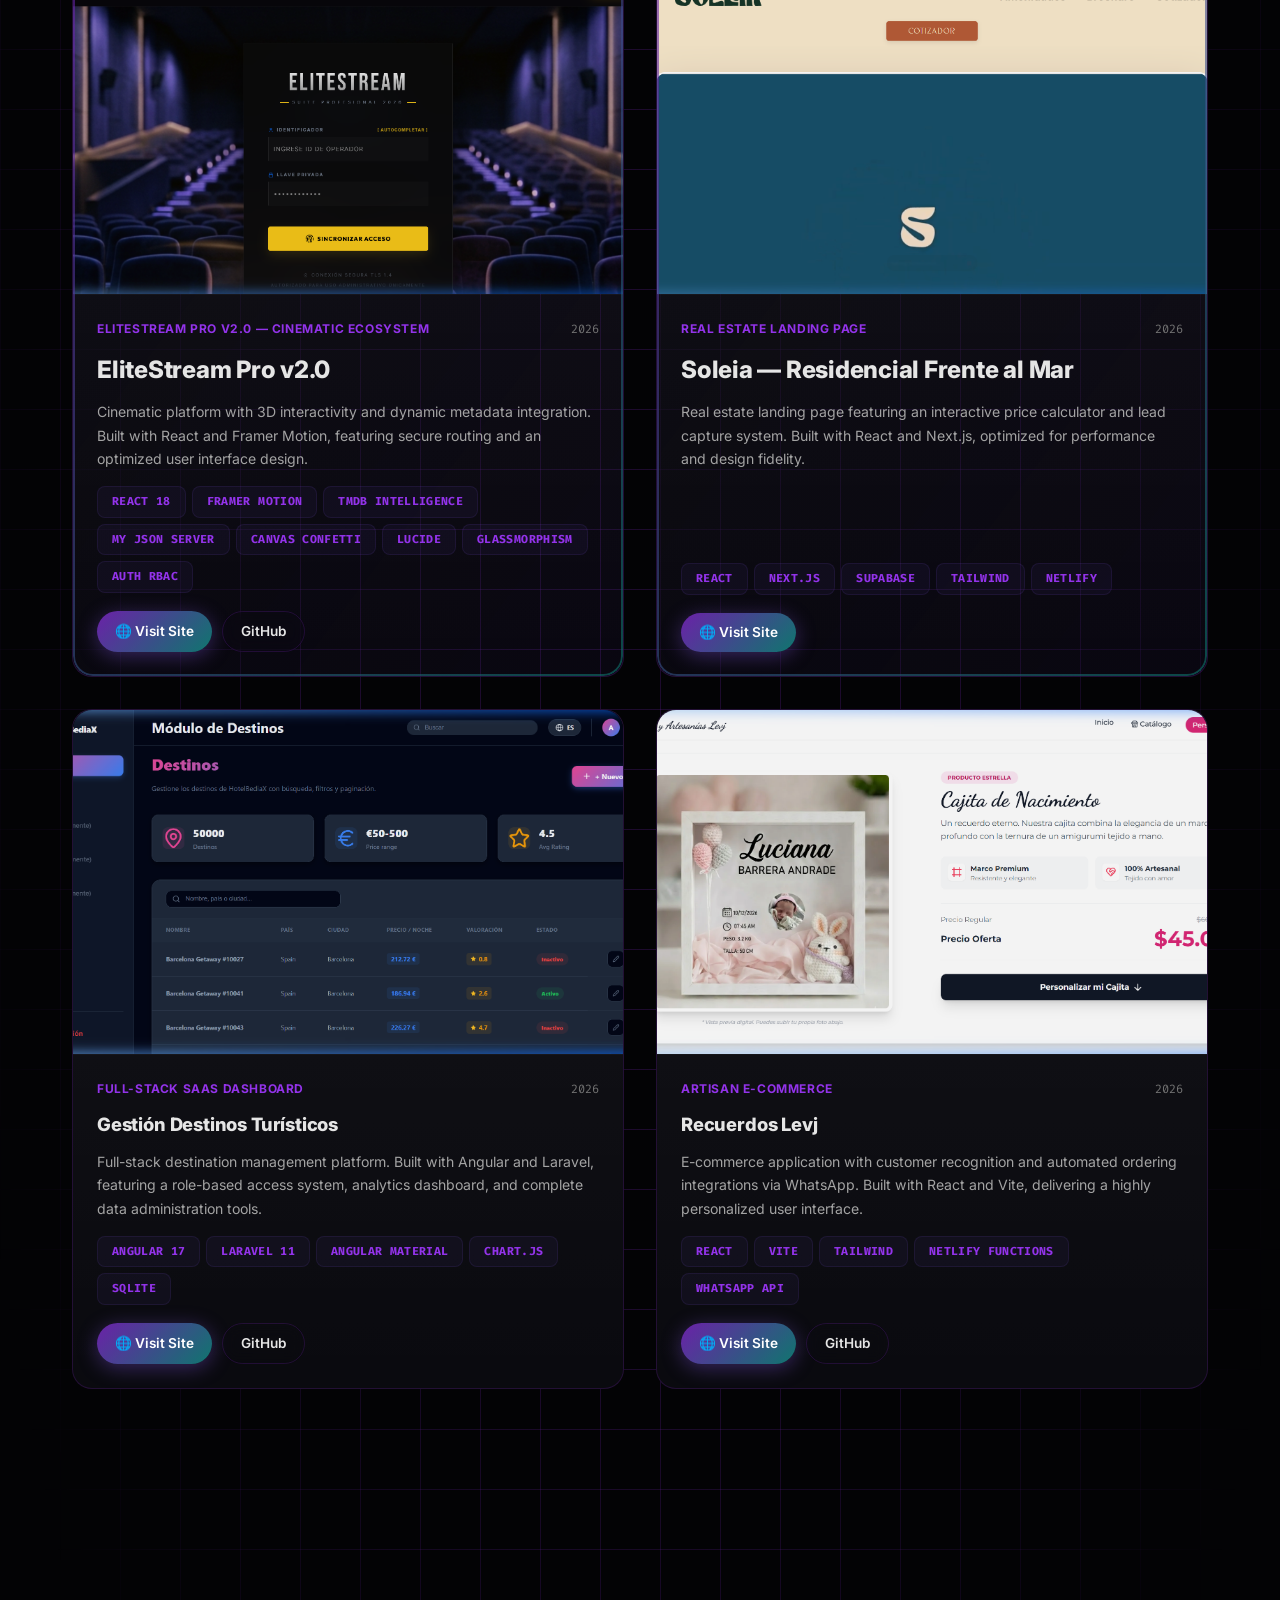
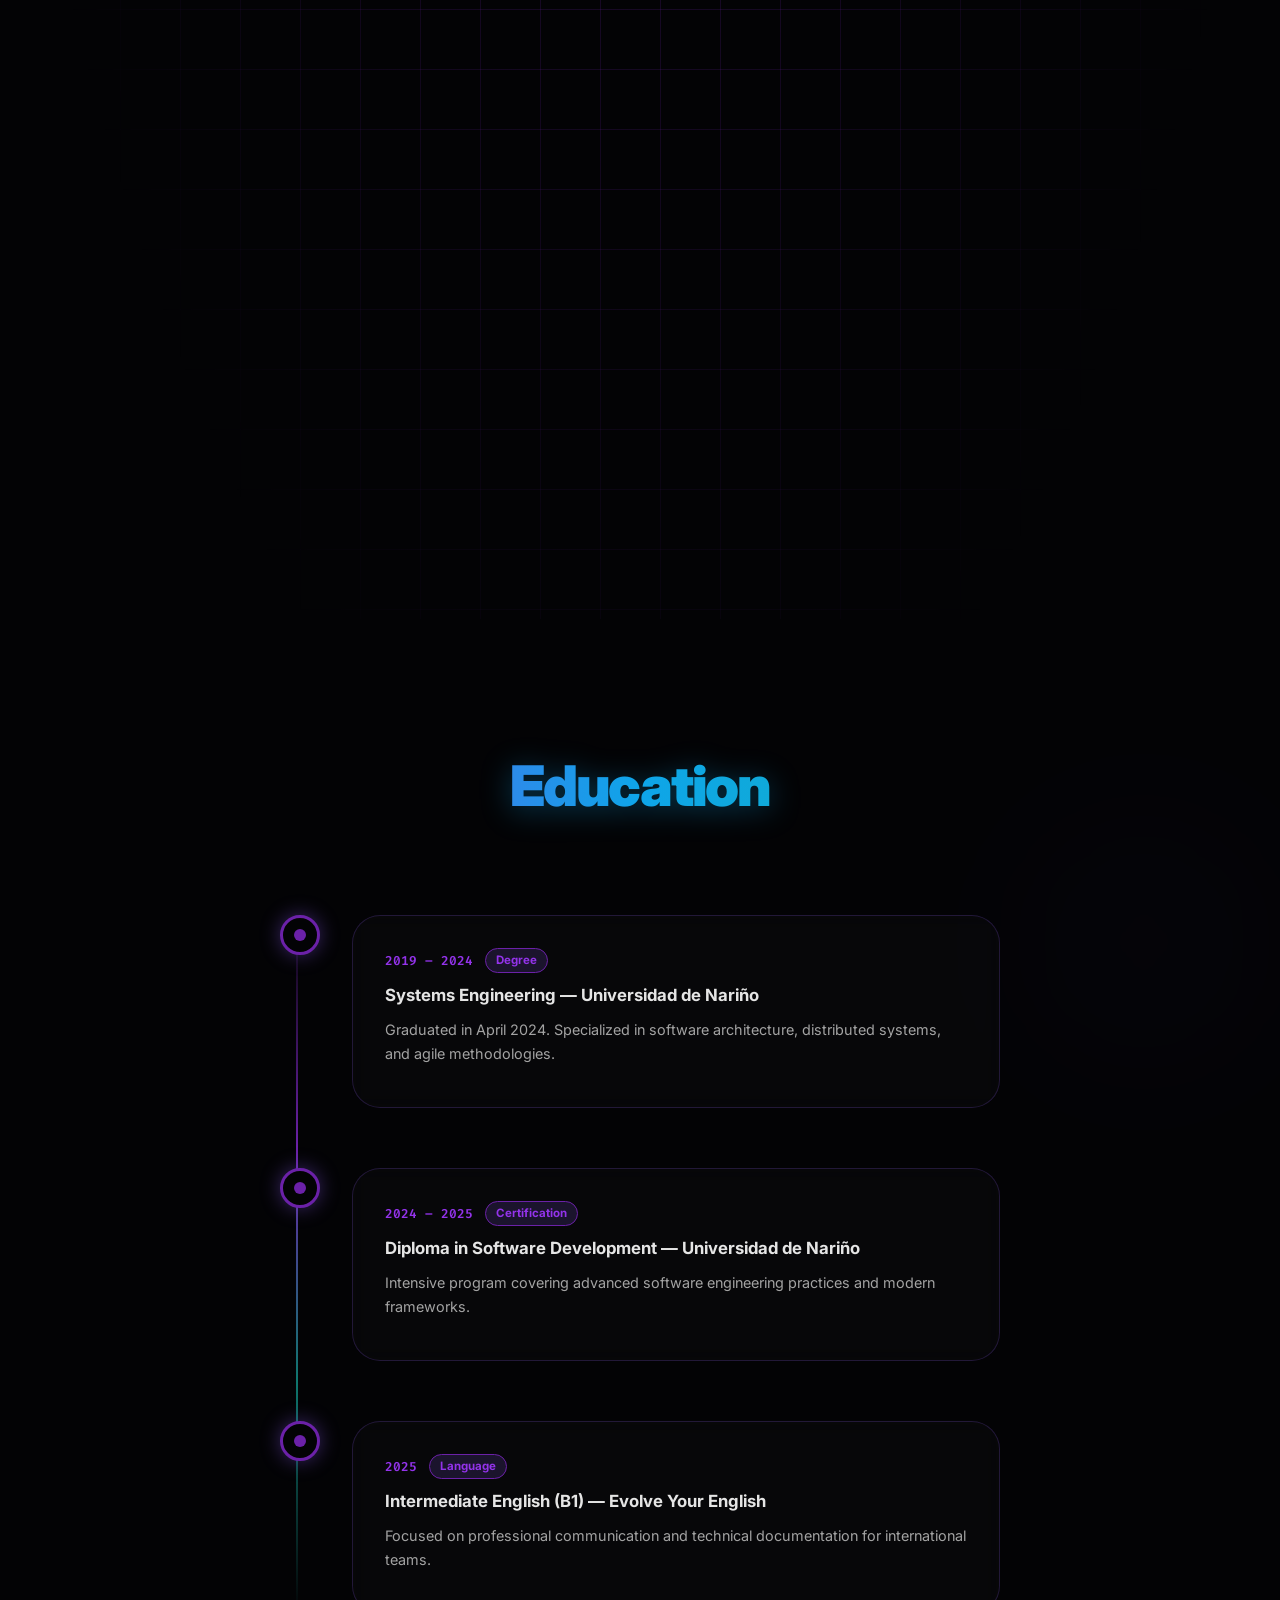
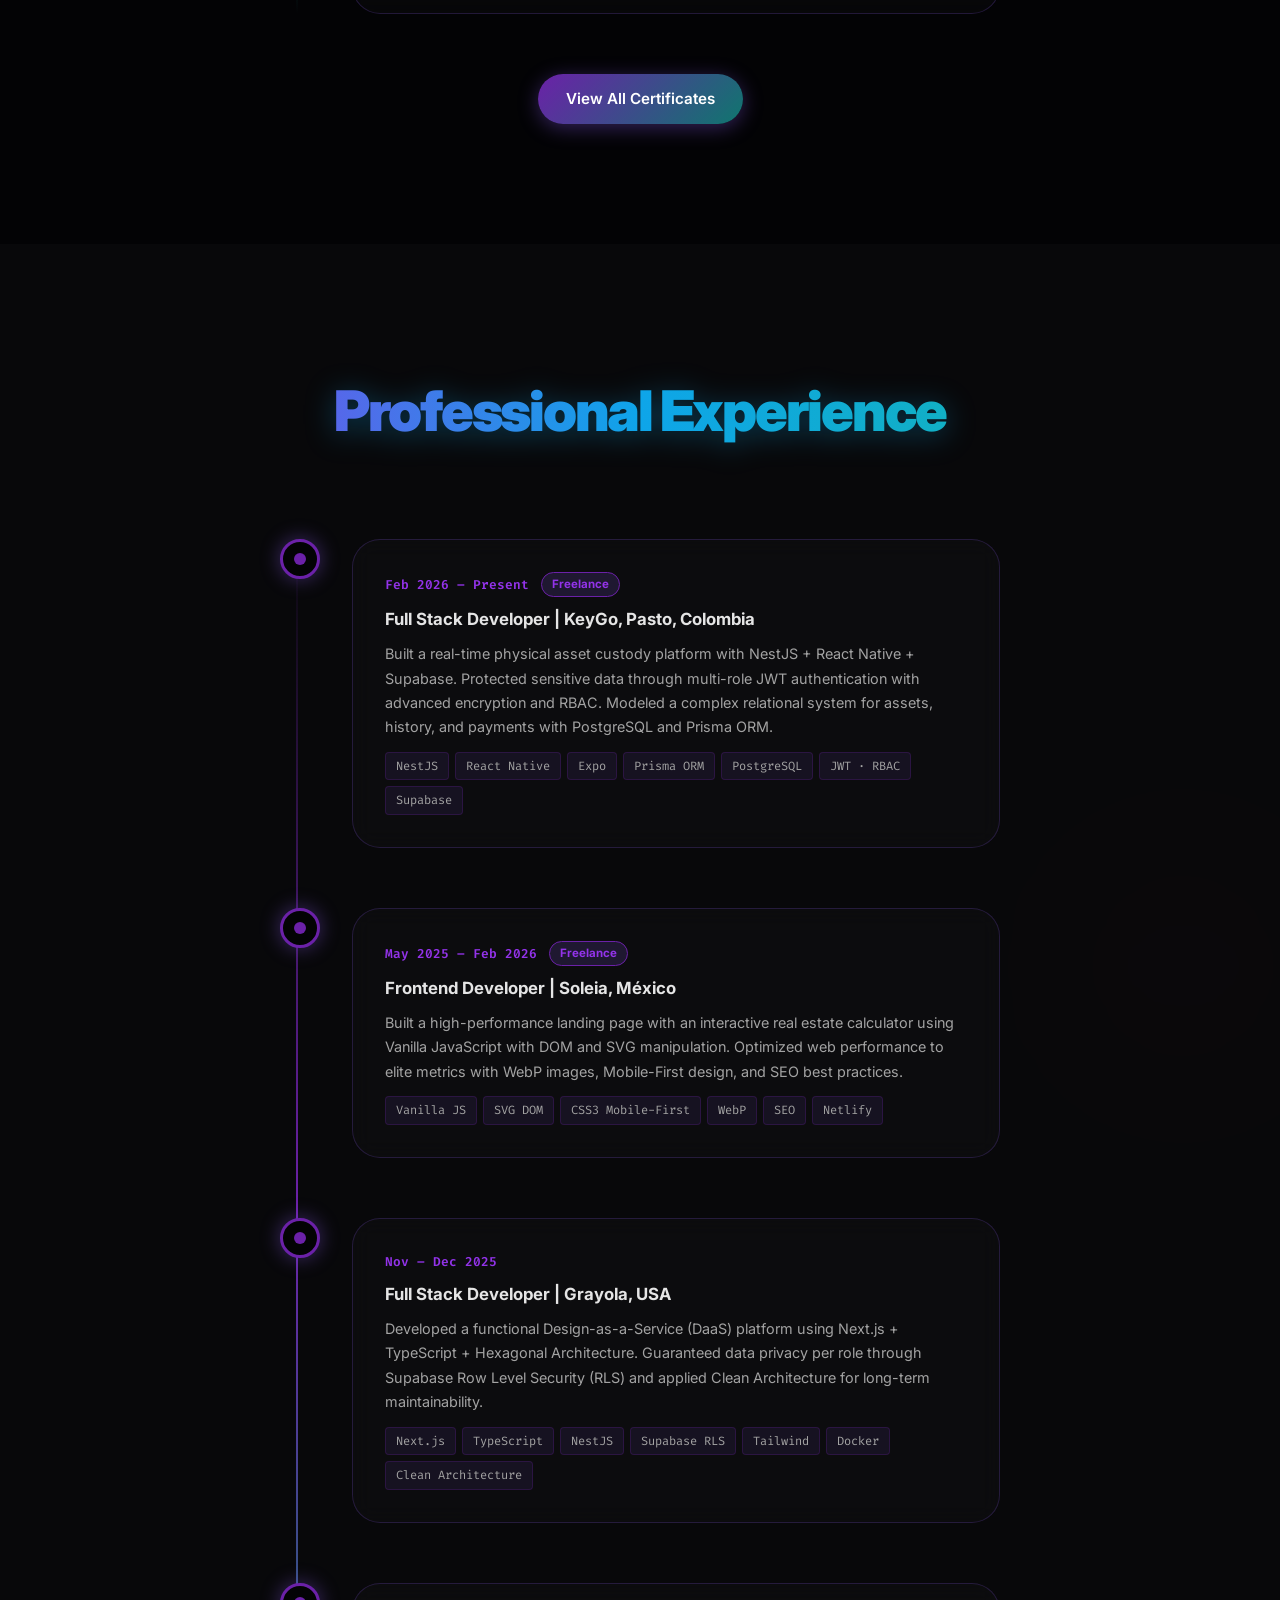
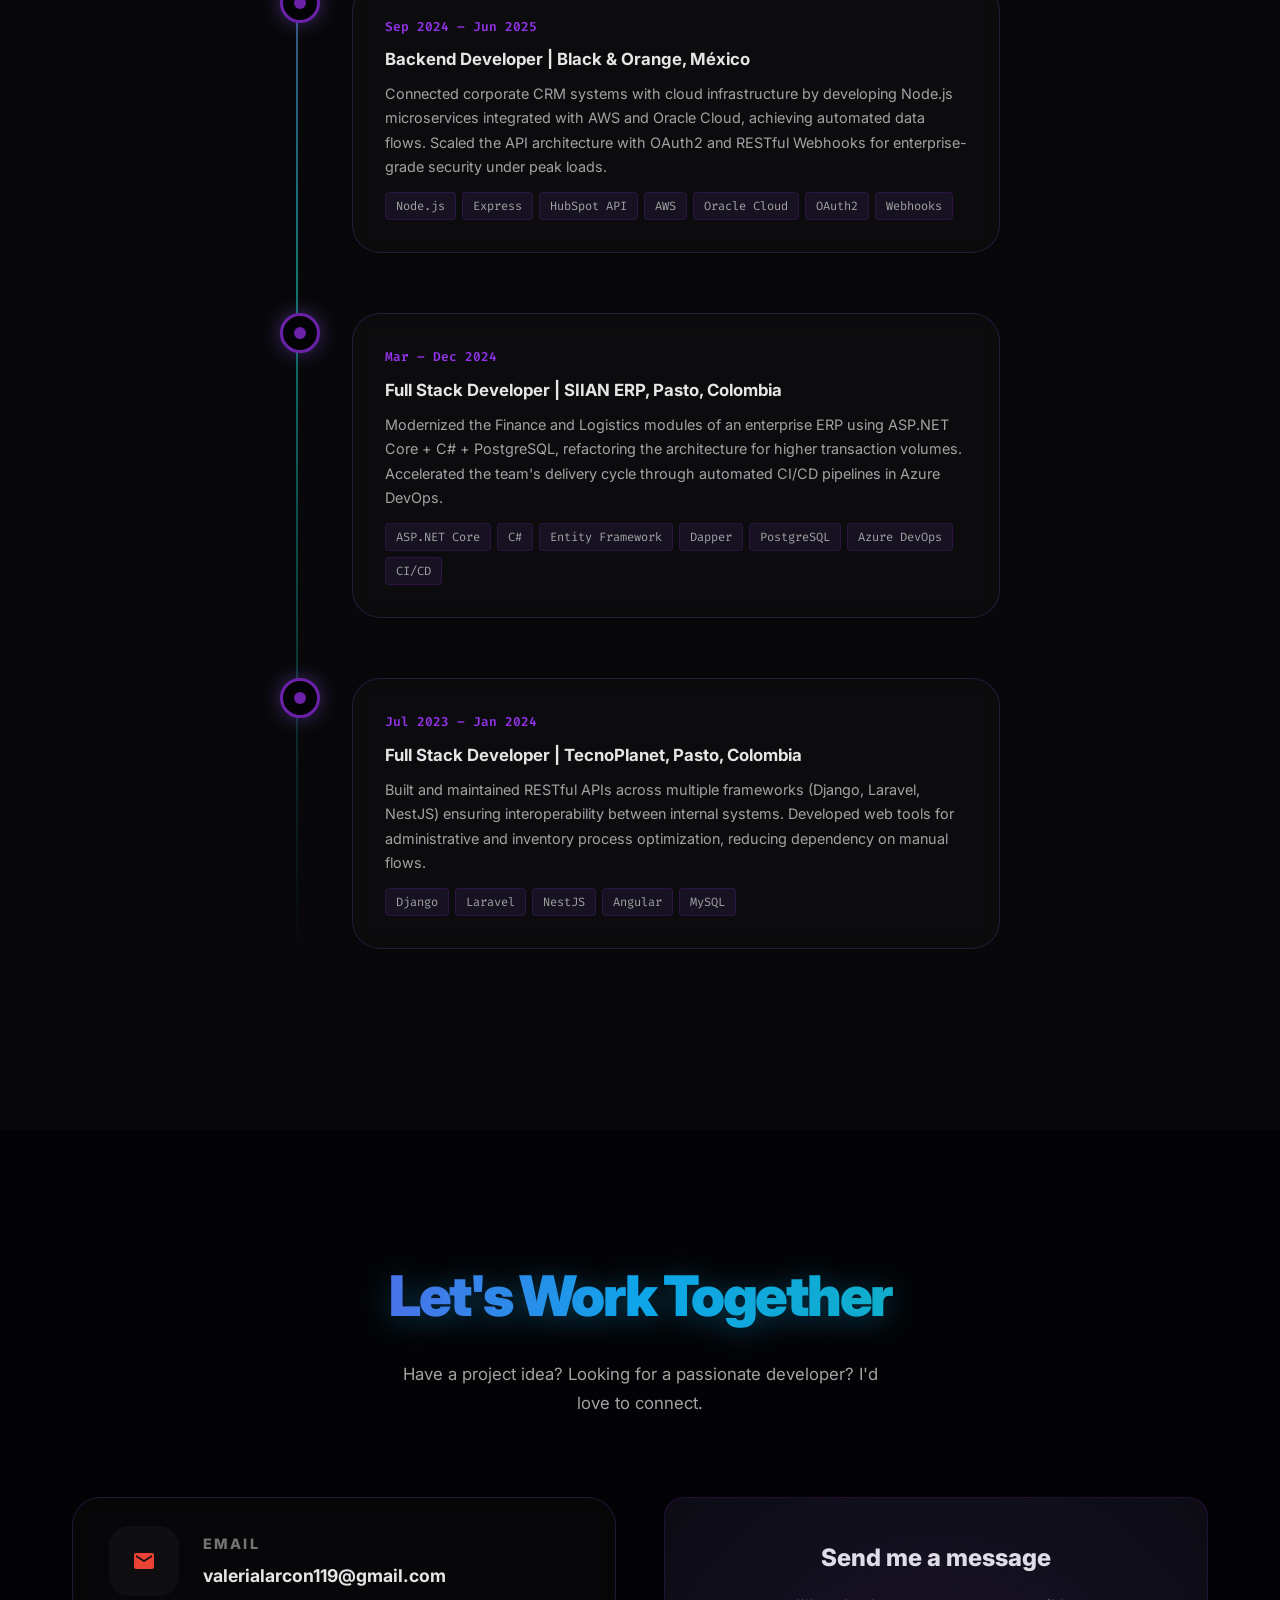
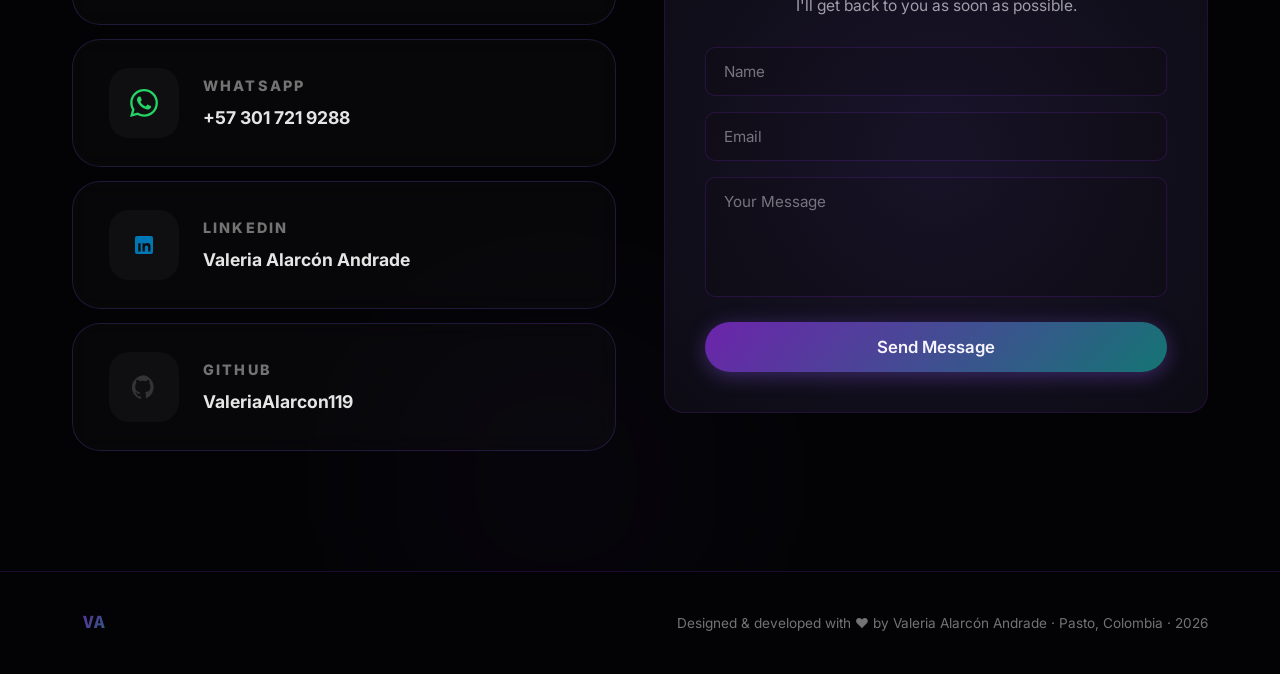
==== commit 7d772461: "update: use PDF format for CV downloads instead of HTML" ====
--- a/index.html
+++ b/index.html
@@ -1029,16 +1029,16 @@
          data-en="Download my resume in your preferred language."
          data-es="Descarga mi CV en el idioma que prefieras.">Download my resume in your preferred language.</p>
       <div class="cv-modal-options">
-        <a href="CV - Valeria Alarcon - Systems Engineer.html"
-           download="CV_Valeria_Alarcon_EN.html"
+        <a href="CV_Valeria_Alarcon_EN.pdf"
+           download="CV_Valeria_Alarcon_EN.pdf"
            class="cv-lang-btn cv-lang-en"
            onclick="closeCvModal()">
           <span class="cv-lang-flag">&#127482;&#127480;</span>
           <span class="cv-lang-name">English</span>
           <span class="cv-lang-desc" data-en="Systems Engineer" data-es="Systems Engineer">Systems Engineer</span>
         </a>
-        <a href="CV - Valeria Alarcon - Ingeniera de Sistemas.html"
-           download="CV_Valeria_Alarcon_ES.html"
+        <a href="CV_Valeria_Alarcon_ES.pdf"
+           download="CV_Valeria_Alarcon_ES.pdf"
            class="cv-lang-btn cv-lang-es"
            onclick="closeCvModal()">
           <span class="cv-lang-flag">&#127464;&#127476;</span>
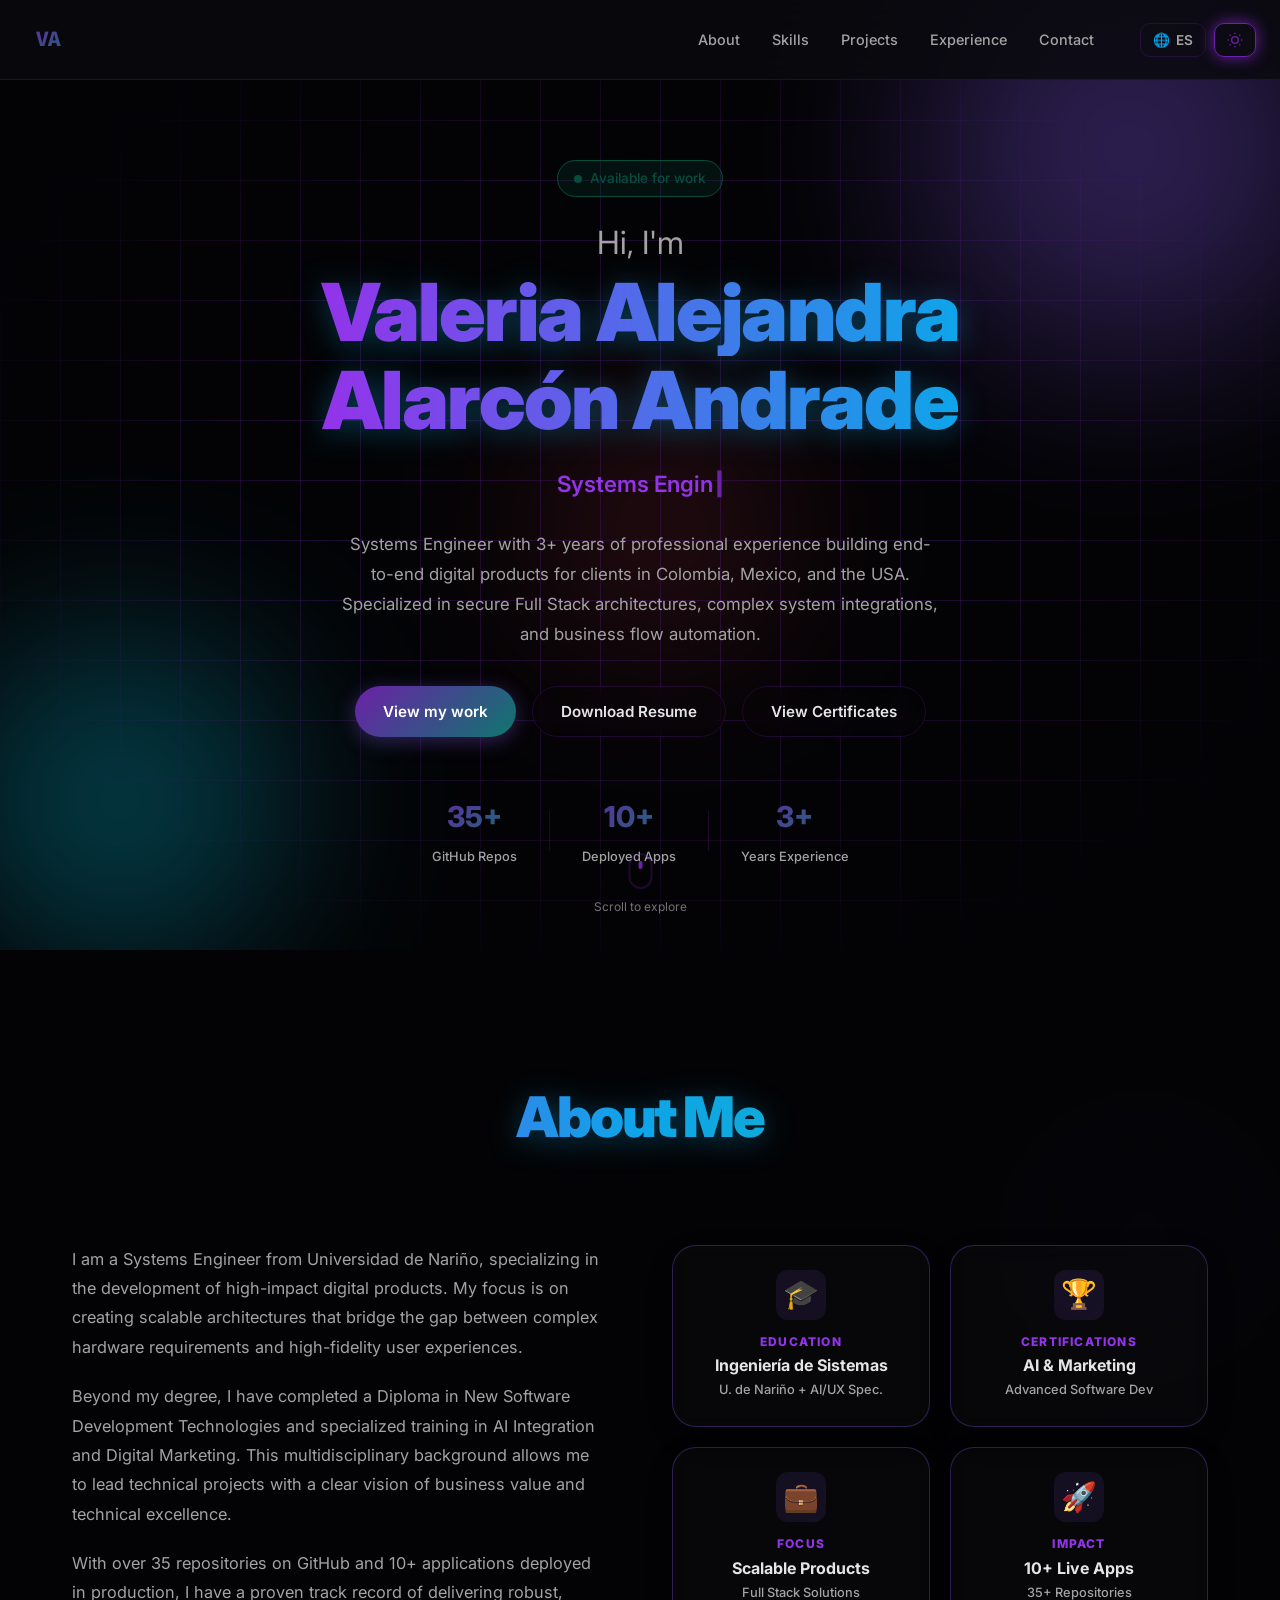
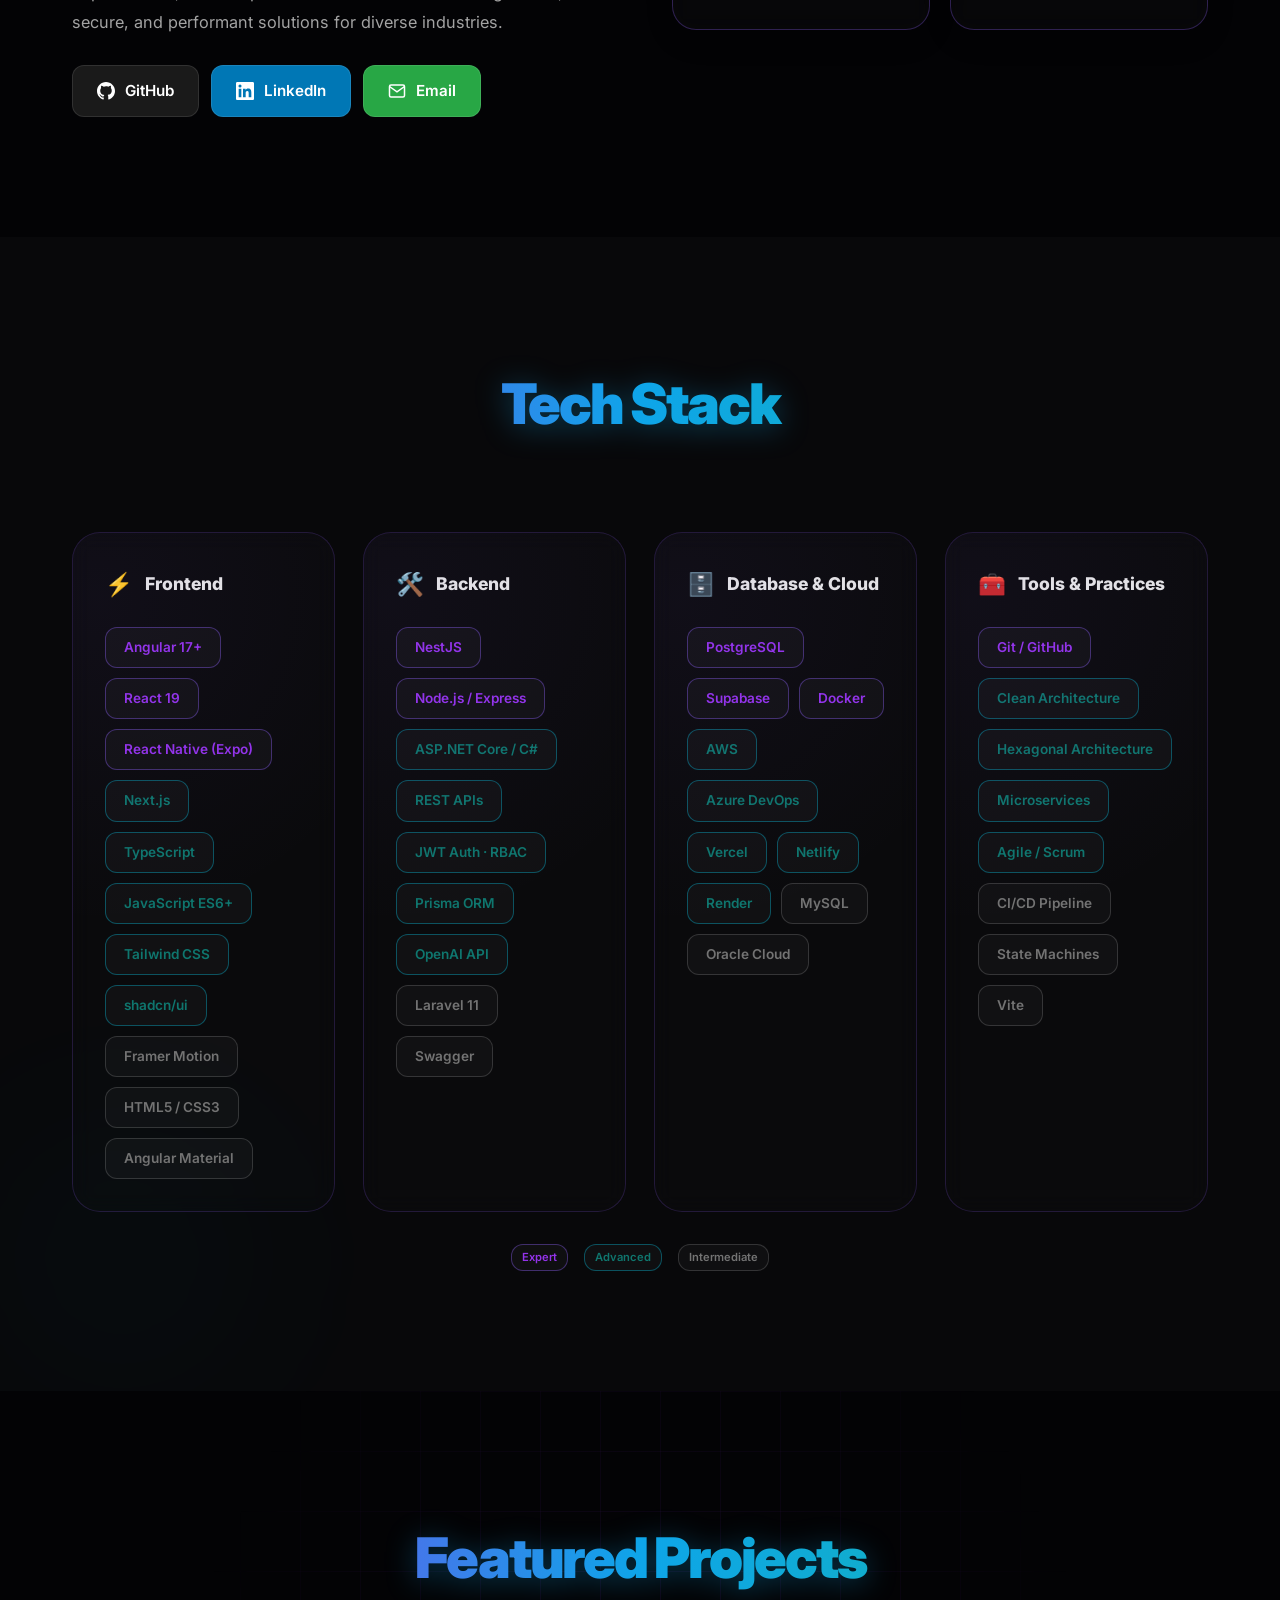
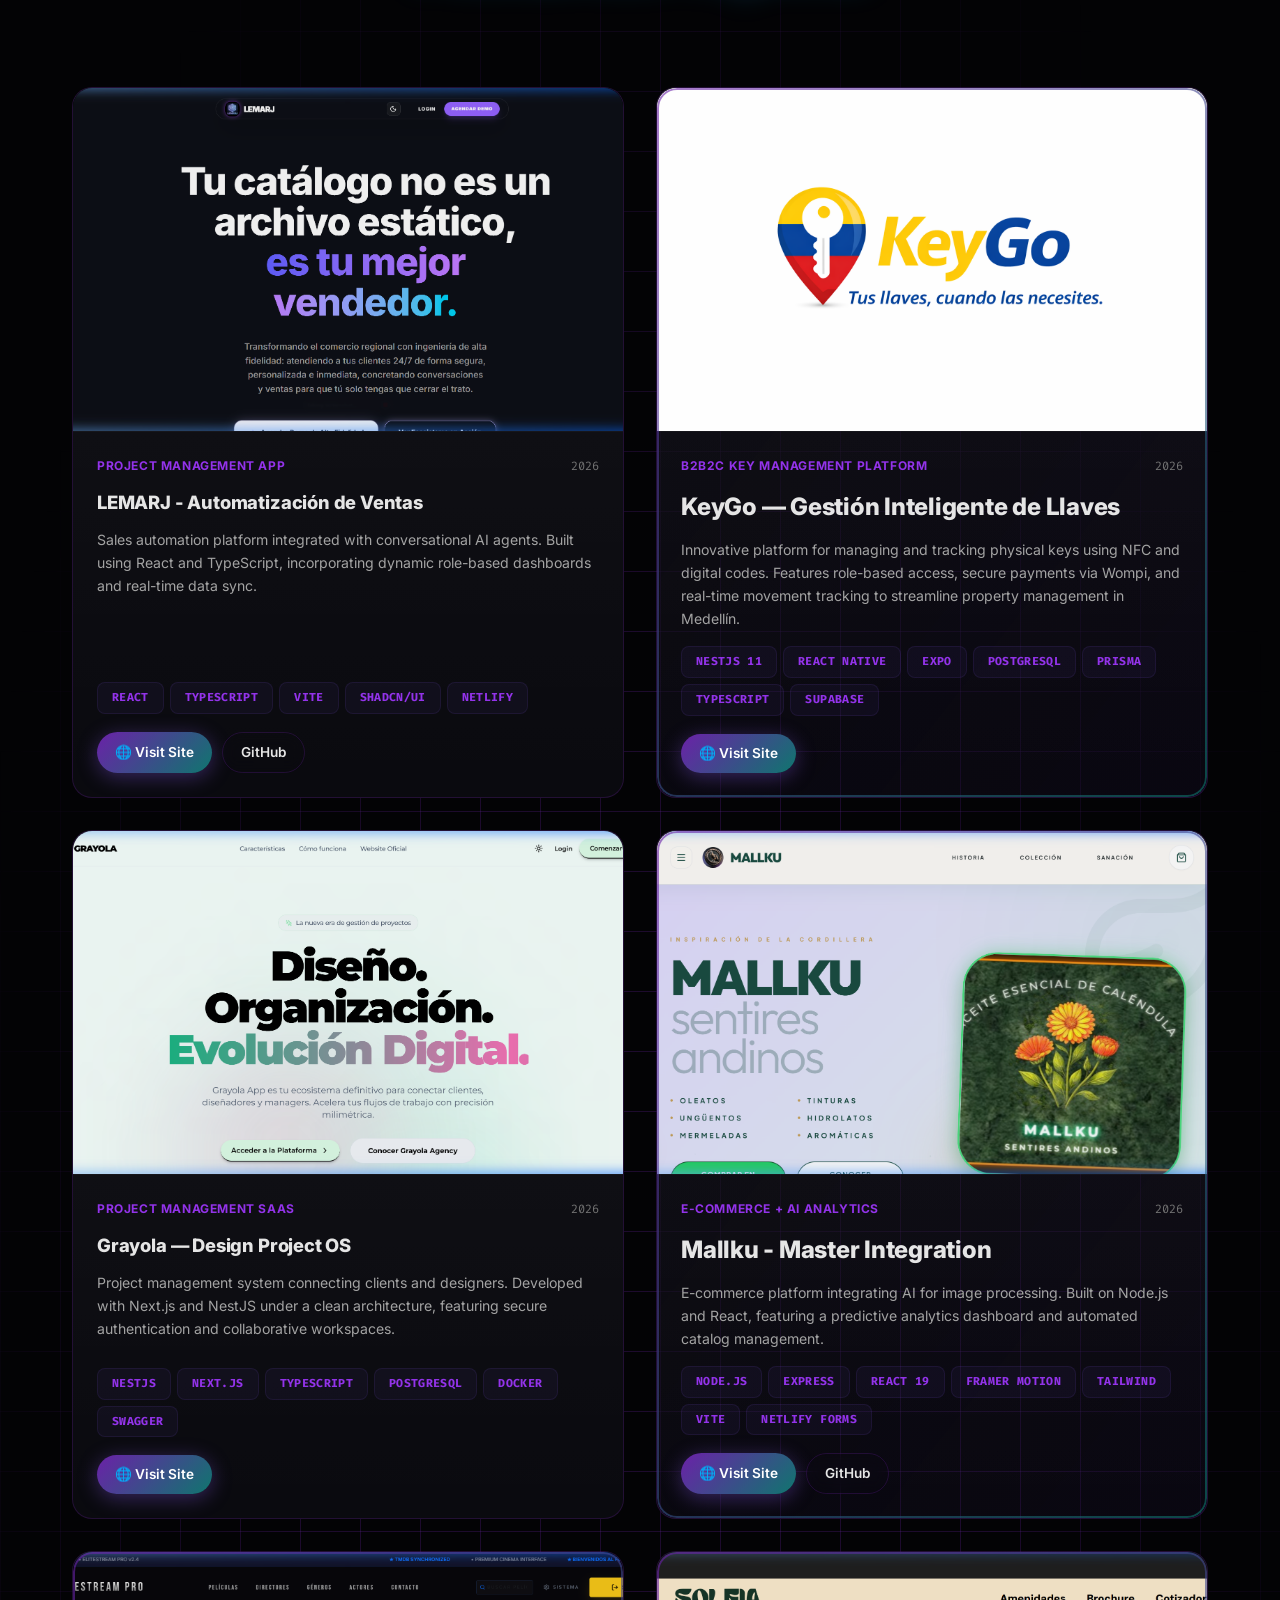
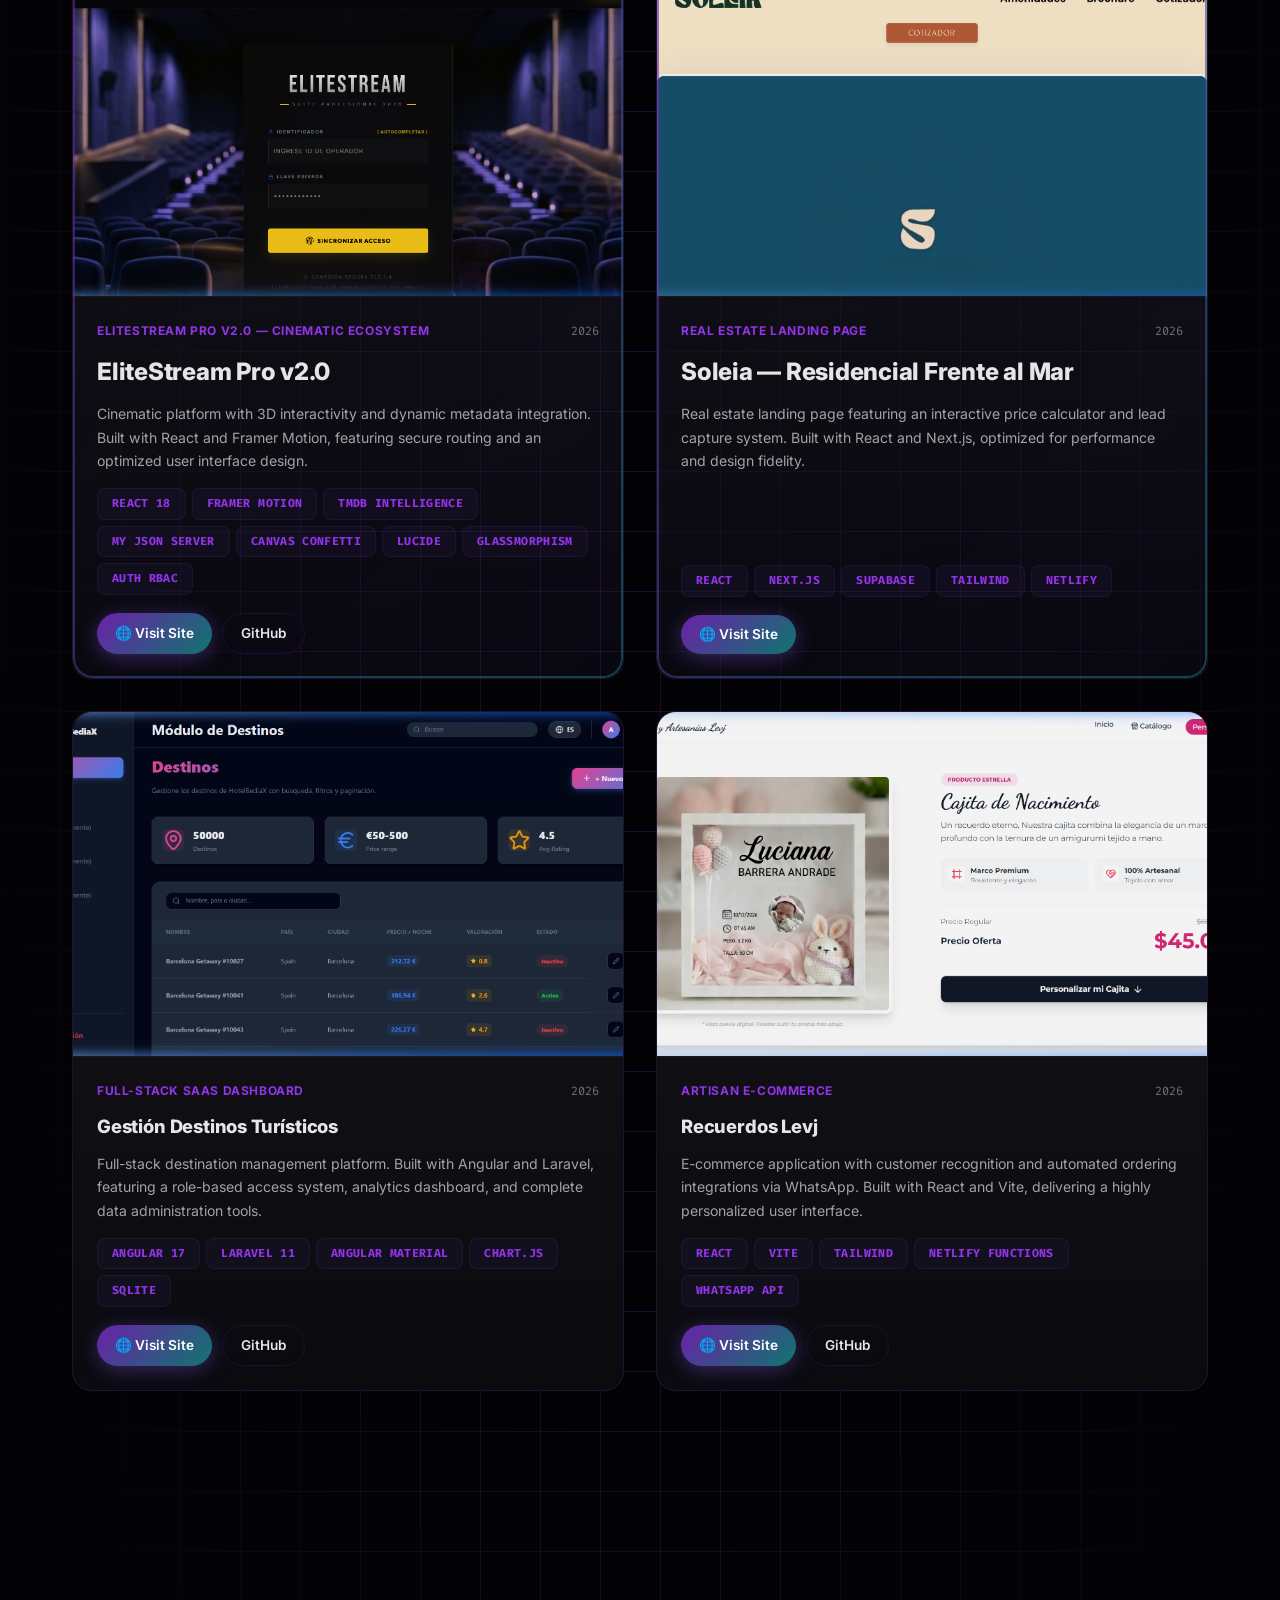
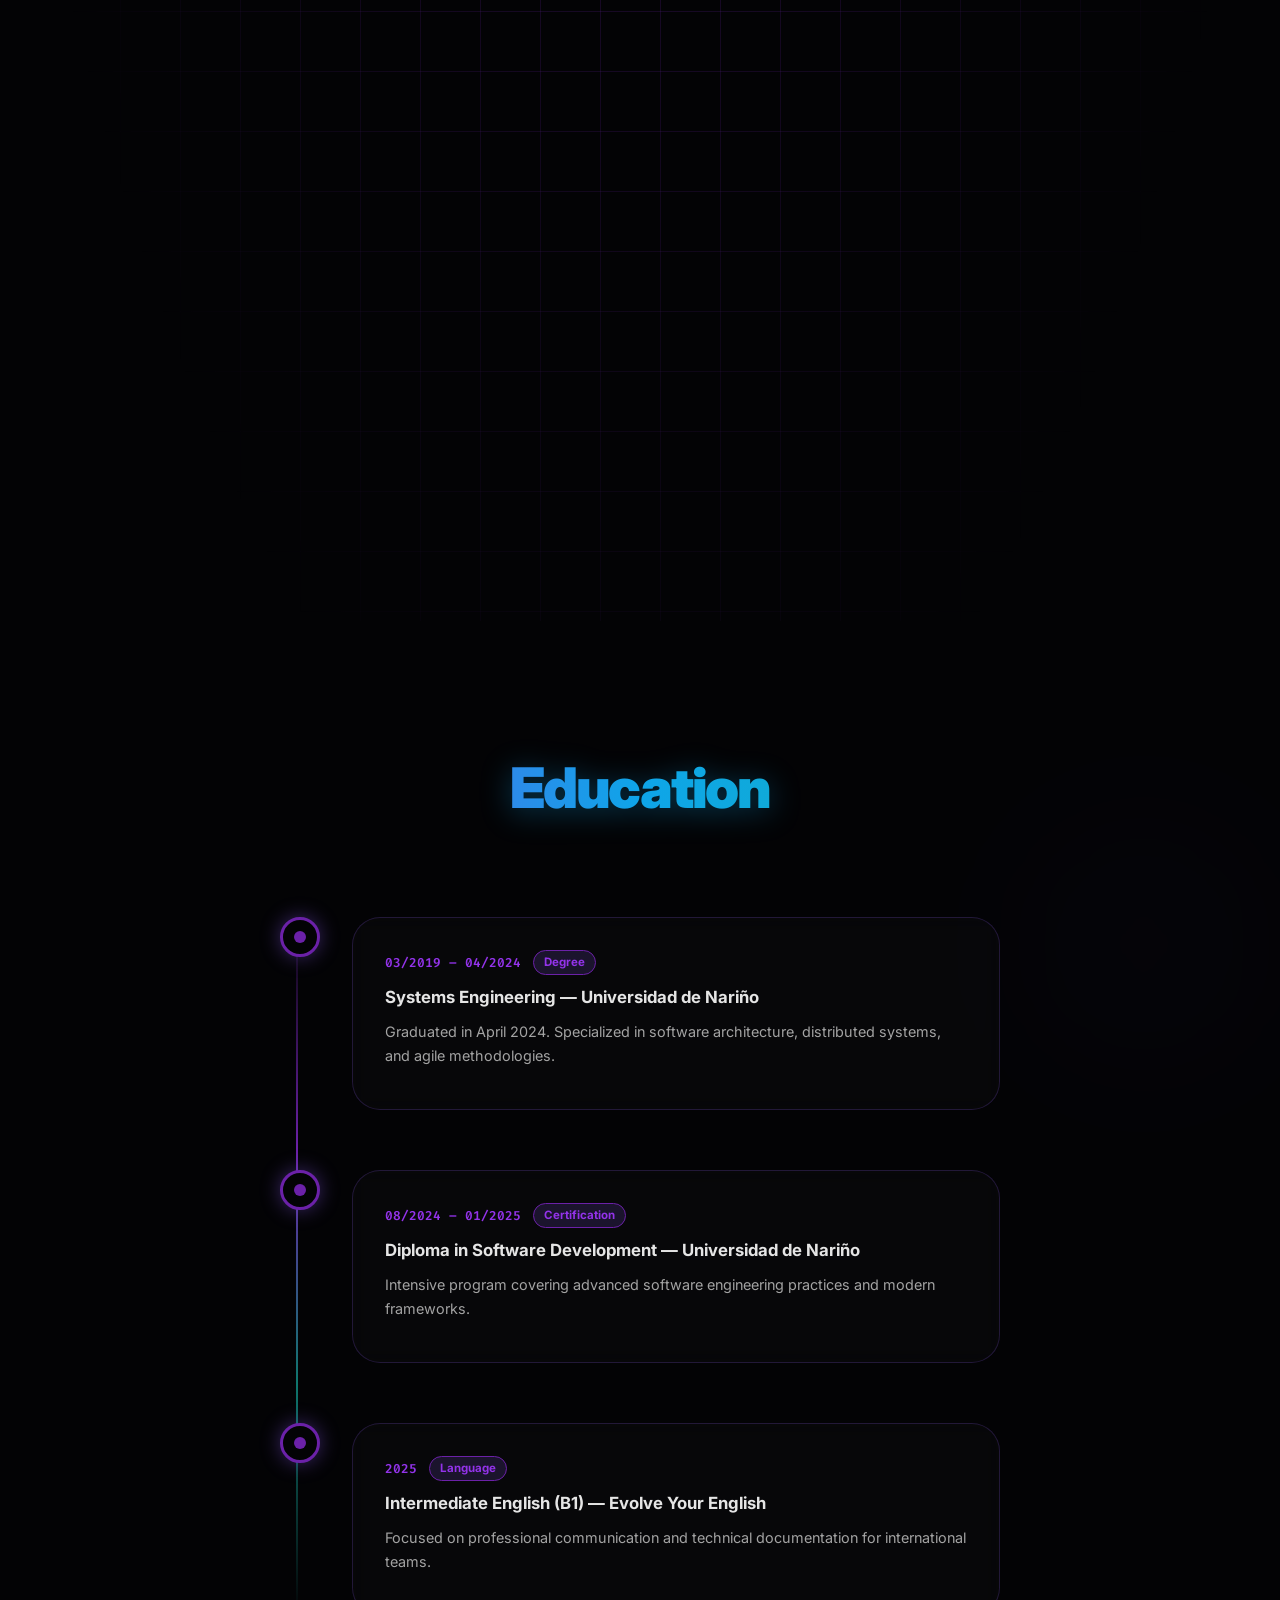
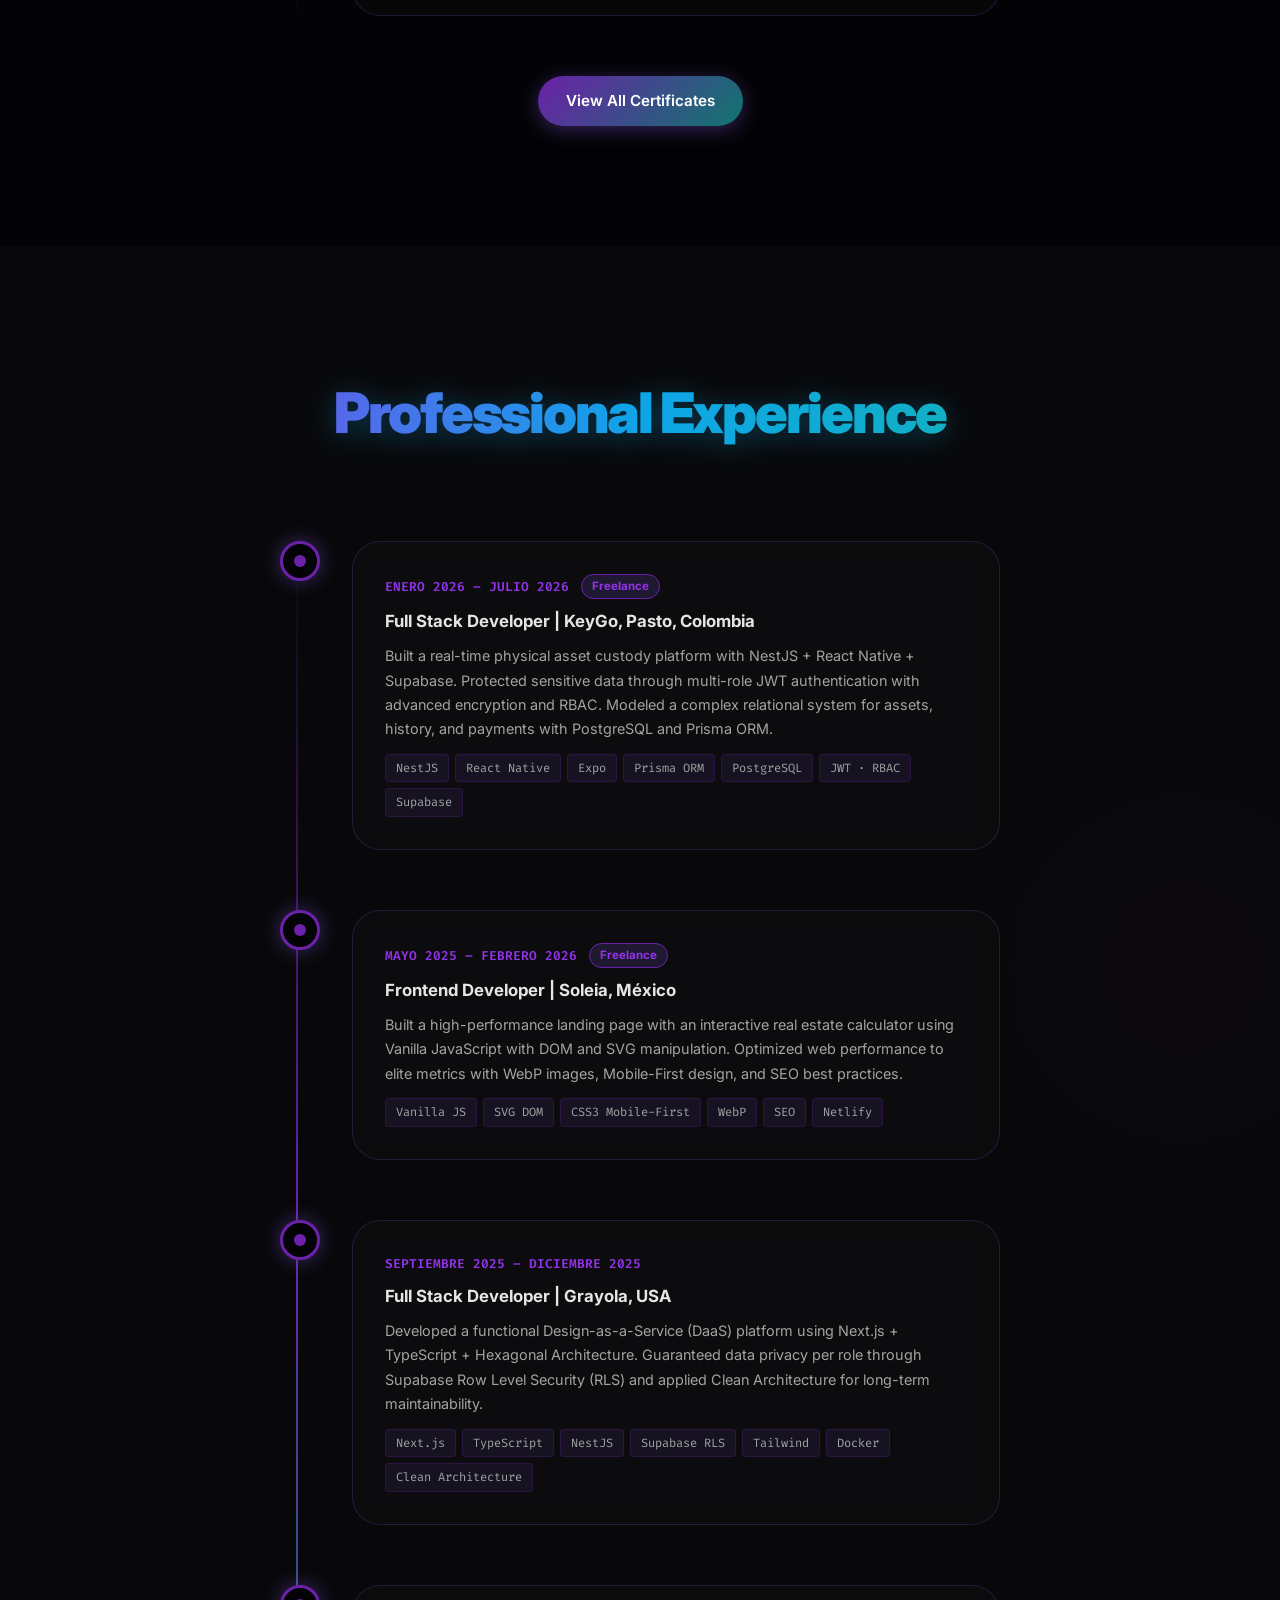
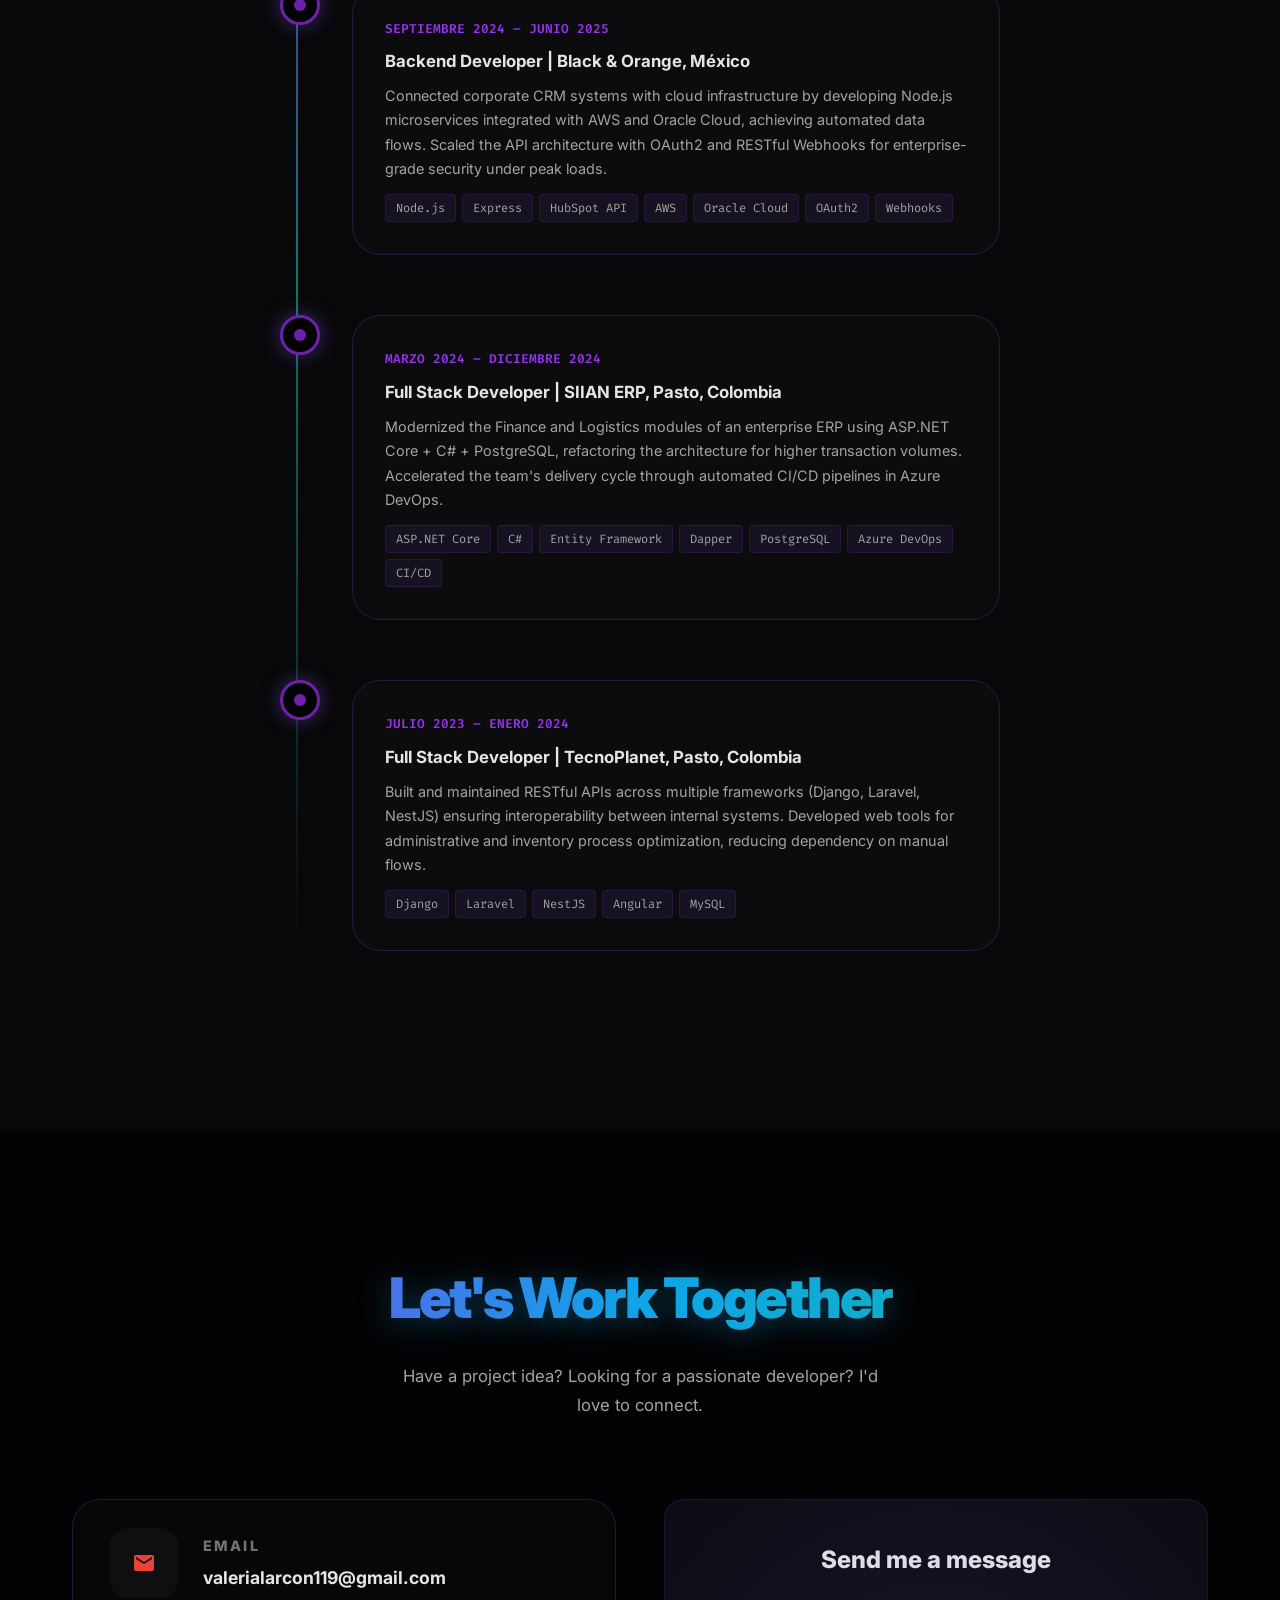
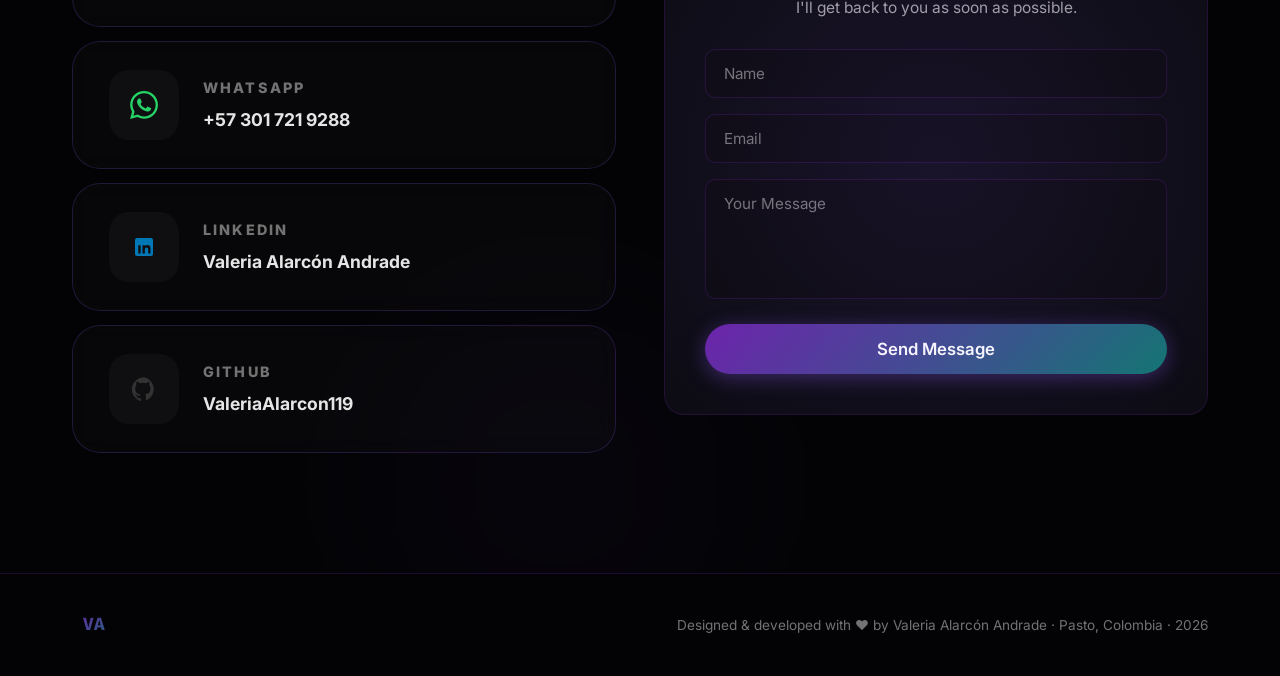
==== commit f830a087: "feat: enhance hero CTA with animation and certificates button" ====
--- a/index.html
+++ b/index.html
@@ -94,7 +94,8 @@
       </p>
       <div class="hero-cta">
         <a href="#projects" class="btn btn-primary" data-en="View my work" data-es="Ver mis proyectos">View my work</a>
-        <button onclick="openCvModal()" class="btn btn-ghost" data-en="Download Resume" data-es="Descargar CV">Download Resume</button>
+        <button onclick="openCvModal()" class="btn btn-ghost btn-animate" data-en="Download Resume" data-es="Descargar CV">Descargar CV</button>
+        <a href="https://drive.google.com/file/d/1r1vmTZxBP22R7x5FgcsZT05hi8ZSpGHh/view" target="_blank" class="btn btn-ghost" data-en="View Certificates" data-es="Ver certificados">Ver certificados</a>
       </div>
       <div class="hero-stats">
         <div class="stat-item">
@@ -629,7 +630,7 @@
           <div class="timeline-dot"></div>
           <div class="timeline-content">
             <div class="timeline-header">
-              <span class="timeline-year">2019 – 2024</span>
+              <span class="timeline-year">03/2019 – 04/2024</span>
               <span class="timeline-badge" data-en="Degree" data-es="Título">Degree</span>
             </div>
             <h4 data-en="Systems Engineering — Universidad de Nariño" data-es="Ingeniería de Sistemas — Universidad de Nariño">Systems Engineering — Universidad de Nariño</h4>
@@ -642,7 +643,7 @@
           <div class="timeline-dot"></div>
           <div class="timeline-content">
             <div class="timeline-header">
-              <span class="timeline-year">2024 – 2025</span>
+              <span class="timeline-year">08/2024 – 01/2025</span>
               <span class="timeline-badge" data-en="Certification" data-es="Certificación">Certification</span>
             </div>
             <h4 data-en="Diploma in Software Development — Universidad de Nariño" data-es="Diplomado Desarrollo Software — Universidad de Nariño">Diploma in Software Development — Universidad de Nariño</h4>
@@ -665,8 +666,8 @@
       </div>
       
       <div style="text-align: center; margin-top: 48px;">
-        <a href="https://drive.google.com/file/d/1SpqRXr2haz2Wb54-74oqHtaWYYrJeIg5/view" target="_blank" 
-           class="btn btn-primary btn-animate" data-en="View All Certificates" data-es="Ver Certificados">
+        <a href="https://drive.google.com/file/d/1r1vmTZxBP22R7x5FgcsZT05hi8ZSpGHh/view" target="_blank" 
+           class="btn btn-primary" data-en="View All Certificates" data-es="Ver Certificados">
            Ver Certificados
         </a>
       </div>
@@ -688,12 +689,12 @@
           <div class="timeline-dot"></div>
           <div class="timeline-content">
             <div class="timeline-header">
-              <span class="timeline-year">Feb 2026 – Present</span>
+              <span class="timeline-year">ENERO 2026 – JULIO 2026</span>
               <span class="timeline-badge" data-en="Freelance" data-es="Freelance">Freelance</span>
             </div>
             <h4 data-en="Full Stack Developer | KeyGo, Pasto, Colombia" data-es="Desarrolladora Full Stack | KeyGo, Pasto, Colombia">Full Stack Developer | KeyGo, Pasto, Colombia</h4>
             <p data-en="Built a real-time physical asset custody platform with NestJS + React Native + Supabase. Protected sensitive data through multi-role JWT authentication with advanced encryption and RBAC. Modeled a complex relational system for assets, history, and payments with PostgreSQL and Prisma ORM." 
-               data-es="Construí una plataforma de custodia de activos físicos con trazabilidad en tiempo real usando NestJS + React Native + Supabase. Protegí datos sensibles mediante autenticación JWT multi-rol con cifrado avanzado y RBAC. Modelé un sistema relacional complejo de activos, historial y pagos con PostgreSQL y Prisma ORM.">
+               data-es="Construí una plataforma de custodia de activos físicos con trazabilidad total en tiempo real, creando un ecosistema seguro que integra hardware físico con backend cloud en alta disponibilidad. Protegí los datos sensibles de activos y pagos mediante autenticación multi-rol con cifrado avanzado y control de acceso riguroso, garantizando un sistema apto para auditorías empresariales. Modelé un sistema relacional complejo de activos, historial y transacciones, estableciendo una base de datos altamente escalable preparada para reportes históricos fluidos.">
                Built a real-time physical asset custody platform with NestJS + React Native + Supabase, with multi-role JWT authentication, RBAC, and a scalable relational database for historical reporting.
             </p>
             <div class="timeline-tags"><span>NestJS</span><span>React Native</span><span>Expo</span><span>Prisma ORM</span><span>PostgreSQL</span><span>JWT · RBAC</span><span>Supabase</span></div>
@@ -705,12 +706,12 @@
           <div class="timeline-dot"></div>
           <div class="timeline-content">
             <div class="timeline-header">
-              <span class="timeline-year">May 2025 – Feb 2026</span>
+              <span class="timeline-year">MAYO 2025 – FEBRERO 2026</span>
               <span class="timeline-badge" data-en="Freelance" data-es="Freelance">Freelance</span>
             </div>
             <h4 data-en="Frontend Developer | Soleia, México" data-es="Desarrolladora Frontend | Soleia, México">Frontend Developer | Soleia, México</h4>
             <p data-en="Built a high-performance landing page with an interactive real estate calculator using Vanilla JavaScript with DOM and SVG manipulation. Optimized web performance to elite metrics with WebP images, Mobile-First design, and SEO best practices." 
-               data-es="Programé una landing page de alto rendimiento con un cotizador interactivo usando Vanilla JavaScript con manipulación de DOM y SVG. Optimicé el rendimiento web con imágenes WebP, diseño Mobile-First y mejores prácticas SEO.">
+               data-es="Programé una interfaz web de alto rendimiento con un cotizador interactivo de lotes, manipulando directamente los elementos del navegador para brindar una experiencia fluida que impulsó la captura de prospectos calificados. Optimicé el rendimiento del sistema a métricas de élite mediante la implementación de diseños adaptativos y formatos modernos, alcanzando las máximas puntuaciones de rendimiento y accesibilidad.">
                Built a high-performance landing page with an interactive real estate calculator using Vanilla JavaScript, optimized with WebP images, Mobile-First design, and SEO best practices.
             </p>
             <div class="timeline-tags"><span>Vanilla JS</span><span>SVG DOM</span><span>CSS3 Mobile-First</span><span>WebP</span><span>SEO</span><span>Netlify</span></div>
@@ -722,11 +723,11 @@
           <div class="timeline-dot"></div>
           <div class="timeline-content">
             <div class="timeline-header">
-              <span class="timeline-year">Nov – Dec 2025</span>
+              <span class="timeline-year">SEPTIEMBRE 2025 – DICIEMBRE 2025</span>
             </div>
             <h4 data-en="Full Stack Developer | Grayola, USA" data-es="Desarrolladora Full Stack | Grayola, Estados Unidos">Full Stack Developer | Grayola, USA</h4>
             <p data-en="Developed a functional Design-as-a-Service (DaaS) platform using Next.js + TypeScript + Hexagonal Architecture. Guaranteed data privacy per role through Supabase Row Level Security (RLS) and applied Clean Architecture for long-term maintainability." 
-               data-es="Desarrollé una plataforma Design-as-a-Service (DaaS) funcional usando Next.js + TypeScript + Arquitectura Hexagonal. Garanticé la privacidad de datos por rol mediante Supabase RLS y apliqué Clean Architecture para la mantenibilidad a largo plazo.">
+               data-es="Desarrollé una plataforma Design-as-a-Service (DaaS) funcional y altamente escalable, entregando una solución lista para producción que conecta clientes con diseñadores y ofrece gestión documental completa. Garanticé la privacidad de datos por rol sin añadir complejidad innecesaria al servidor mediante políticas estrictas de seguridad a nivel de fila, ofreciendo dashboards donde cada usuario ve únicamente su información. Aseguré la mantenibilidad a largo plazo del producto aplicando arquitecturas limpias y patrones de diseño escalables, logrando un ecosistema modular, documentado y fácil de extender.">
                Developed a Design-as-a-Service platform with Next.js, TypeScript, and Hexagonal Architecture; implemented Supabase RLS for data privacy and Clean Architecture for maintainability.
             </p>
             <div class="timeline-tags"><span>Next.js</span><span>TypeScript</span><span>NestJS</span><span>Supabase RLS</span><span>Tailwind</span><span>Docker</span><span>Clean Architecture</span></div>
@@ -738,11 +739,11 @@
           <div class="timeline-dot"></div>
           <div class="timeline-content">
             <div class="timeline-header">
-              <span class="timeline-year">Sep 2024 – Jun 2025</span>
+              <span class="timeline-year">SEPTIEMBRE 2024 – JUNIO 2025</span>
             </div>
             <h4 data-en="Backend Developer | Black & Orange, México" data-es="Desarrolladora Backend | Black & Orange, México">Backend Developer | Black & Orange, México</h4>
             <p data-en="Connected corporate CRM systems with cloud infrastructure by developing Node.js microservices integrated with AWS and Oracle Cloud, achieving automated data flows. Scaled the API architecture with OAuth2 and RESTful Webhooks for enterprise-grade security under peak loads." 
-               data-es="Conecté el CRM corporativo con la infraestructura cloud desarrollando microservicios Node.js integrados con AWS y Oracle Cloud, logrando flujos de datos automatizados. Escalé la arquitectura de APIs con OAuth2 y Webhooks RESTful para alta seguridad bajo demanda pico.">
+               data-es="Conecté el CRM corporativo con la infraestructura cloud mediante el desarrollo de microservicios asíncronos, logrando flujos de datos sincronizados automáticamente que eliminaron por completo los procesos manuales recurrentes. Escale la arquitectura de servicios para soportar alta demanda simultánea mediante sistemas de eventos en tiempo real, asegurando un ecosistema estable bajo carga pico con seguridad empresarial.">
                Connected CRM systems with AWS and Oracle Cloud via Node.js microservices. Scaled the API architecture with OAuth2 and RESTful Webhooks for enterprise-grade security.
             </p>
             <div class="timeline-tags"><span>Node.js</span><span>Express</span><span>HubSpot API</span><span>AWS</span><span>Oracle Cloud</span><span>OAuth2</span><span>Webhooks</span></div>
@@ -754,11 +755,11 @@
           <div class="timeline-dot"></div>
           <div class="timeline-content">
             <div class="timeline-header">
-              <span class="timeline-year">Mar – Dec 2024</span>
+              <span class="timeline-year">MARZO 2024 – DICIEMBRE 2024</span>
             </div>
             <h4 data-en="Full Stack Developer | SIIAN ERP, Pasto, Colombia" data-es="Desarrolladora Full Stack | SIIAN ERP, Pasto, Colombia">Full Stack Developer | SIIAN ERP, Pasto, Colombia</h4>
             <p data-en="Modernized the Finance and Logistics modules of an enterprise ERP using ASP.NET Core + C# + PostgreSQL, refactoring the architecture for higher transaction volumes. Accelerated the team's delivery cycle through automated CI/CD pipelines in Azure DevOps." 
-               data-es="Modernicé los módulos de Finanzas y Logística de un ERP empresarial usando ASP.NET Core + C# + PostgreSQL, refactorizando la arquitectura para mayores volúmenes. Aceleré el ciclo de entrega del equipo mediante pipelines CI/CD automatizados en Azure DevOps.">
+               data-es="Modernicé los módulos críticos de Finanzas y Logística de un ERP empresarial, refactorizando la arquitectura interna para soportar mayores volúmenes de transacciones sin tiempo de inactividad. Aceleré el ciclo de entrega del equipo mediante pipelines de despliegue continuo automatizados, consiguiendo entregas más rápidas y una reducción drástica de incidentes en producción.">
                Modernized Finance and Logistics ERP modules with ASP.NET Core + C# + PostgreSQL and accelerated delivery through automated CI/CD pipelines in Azure DevOps.
             </p>
             <div class="timeline-tags"><span>ASP.NET Core</span><span>C#</span><span>Entity Framework</span><span>Dapper</span><span>PostgreSQL</span><span>Azure DevOps</span><span>CI/CD</span></div>
@@ -770,11 +771,11 @@
           <div class="timeline-dot"></div>
           <div class="timeline-content">
             <div class="timeline-header">
-              <span class="timeline-year">Jul 2023 – Jan 2024</span>
+              <span class="timeline-year">JULIO 2023 – ENERO 2024</span>
             </div>
             <h4 data-en="Full Stack Developer | TecnoPlanet, Pasto, Colombia" data-es="Desarrolladora Full Stack | TecnoPlanet, Pasto, Colombia">Full Stack Developer | TecnoPlanet, Pasto, Colombia</h4>
             <p data-en="Built and maintained RESTful APIs across multiple frameworks (Django, Laravel, NestJS) ensuring interoperability between internal systems. Developed web tools for administrative and inventory process optimization, reducing dependency on manual flows." 
-               data-es="Construí y mantuve APIs RESTful en múltiples frameworks (Django, Laravel, NestJS) garantizando interoperabilidad entre sistemas internos. Desarrollé herramientas web para optimizar procesos administrativos e inventario, reduciendo flujos manuales.">
+               data-es="Construí y expandí servicios backend estandarizados bajo diversos paradigmas de desarrollo, garantizando interoperabilidad continua entre los distintos sistemas internos. Desarrollé herramientas web enfocadas en la optimización de procesos administrativos e inventarios, reduciendo la dependencia de flujos manuales e incrementando la productividad.">
                Built RESTful APIs across Django, Laravel, and NestJS ensuring system interoperability. Developed web tools for administrative and inventory process optimization.
             </p>
             <div class="timeline-tags"><span>Django</span><span>Laravel</span><span>NestJS</span><span>Angular</span><span>MySQL</span></div>
@@ -1022,7 +1023,15 @@
   <div class="cv-modal-backdrop" id="cvModal" onclick="closeCvModal(event)">
     <div class="cv-modal-box" role="dialog" aria-modal="true" aria-labelledby="cvModalTitle">
       <button class="cv-modal-close" onclick="closeCvModal()" aria-label="Close">&#x2715;</button>
-      <div class="cv-modal-icon">&#128196;</div>
+      <div class="cv-modal-icon">
+        <svg viewBox="0 0 24 24" fill="none" stroke="currentColor" stroke-width="1.5" stroke-linecap="round" stroke-linejoin="round" width="48" height="48" style="color: #a855f7;">
+          <path d="M14 2H6a2 2 0 0 0-2 2v16a2 2 0 0 0 2 2h12a2 2 0 0 0 2-2V8z"></path>
+          <polyline points="14 2 14 8 20 8"></polyline>
+          <line x1="16" y1="13" x2="8" y2="13"></line>
+          <line x1="16" y1="17" x2="8" y2="17"></line>
+          <polyline points="10 9 9 9 8 9"></polyline>
+        </svg>
+      </div>
       <h2 class="cv-modal-title" id="cvModalTitle"
           data-en="Choose your language" data-es="Elige el idioma">Choose your language</h2>
       <p class="cv-modal-subtitle"
@@ -1033,7 +1042,7 @@
            download="CV_Valeria_Alarcon_EN.pdf"
            class="cv-lang-btn cv-lang-en"
            onclick="closeCvModal()">
-          <span class="cv-lang-flag">&#127482;&#127480;</span>
+          <img src="https://flagcdn.com/w80/us.png" alt="English" class="cv-lang-flag-img">
           <span class="cv-lang-name">English</span>
           <span class="cv-lang-desc" data-en="Systems Engineer" data-es="Systems Engineer">Systems Engineer</span>
         </a>
@@ -1041,7 +1050,7 @@
            download="CV_Valeria_Alarcon_ES.pdf"
            class="cv-lang-btn cv-lang-es"
            onclick="closeCvModal()">
-          <span class="cv-lang-flag">&#127464;&#127476;</span>
+          <img src="https://flagcdn.com/w80/co.png" alt="Español" class="cv-lang-flag-img">
           <span class="cv-lang-name">Español</span>
           <span class="cv-lang-desc" data-en="Ingeniera de Sistemas" data-es="Ingeniera de Sistemas">Ingeniera de Sistemas</span>
         </a>
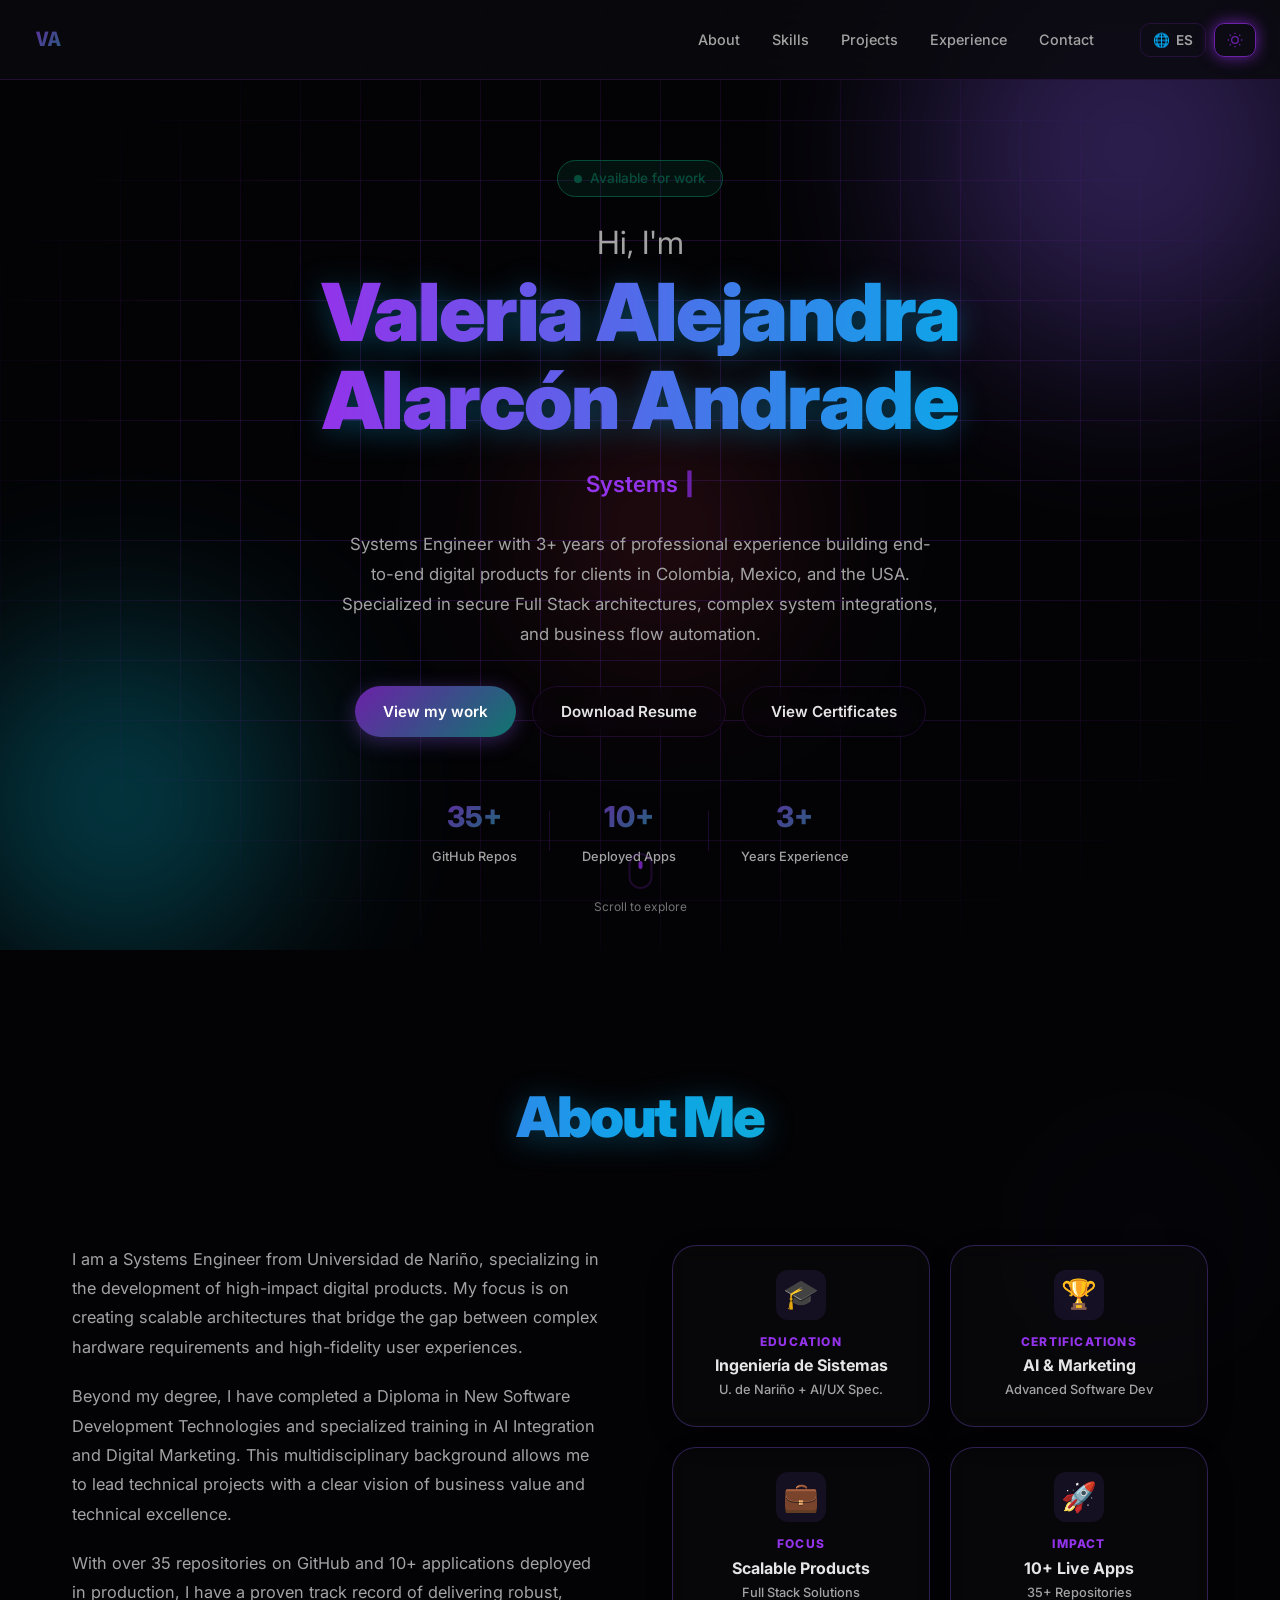
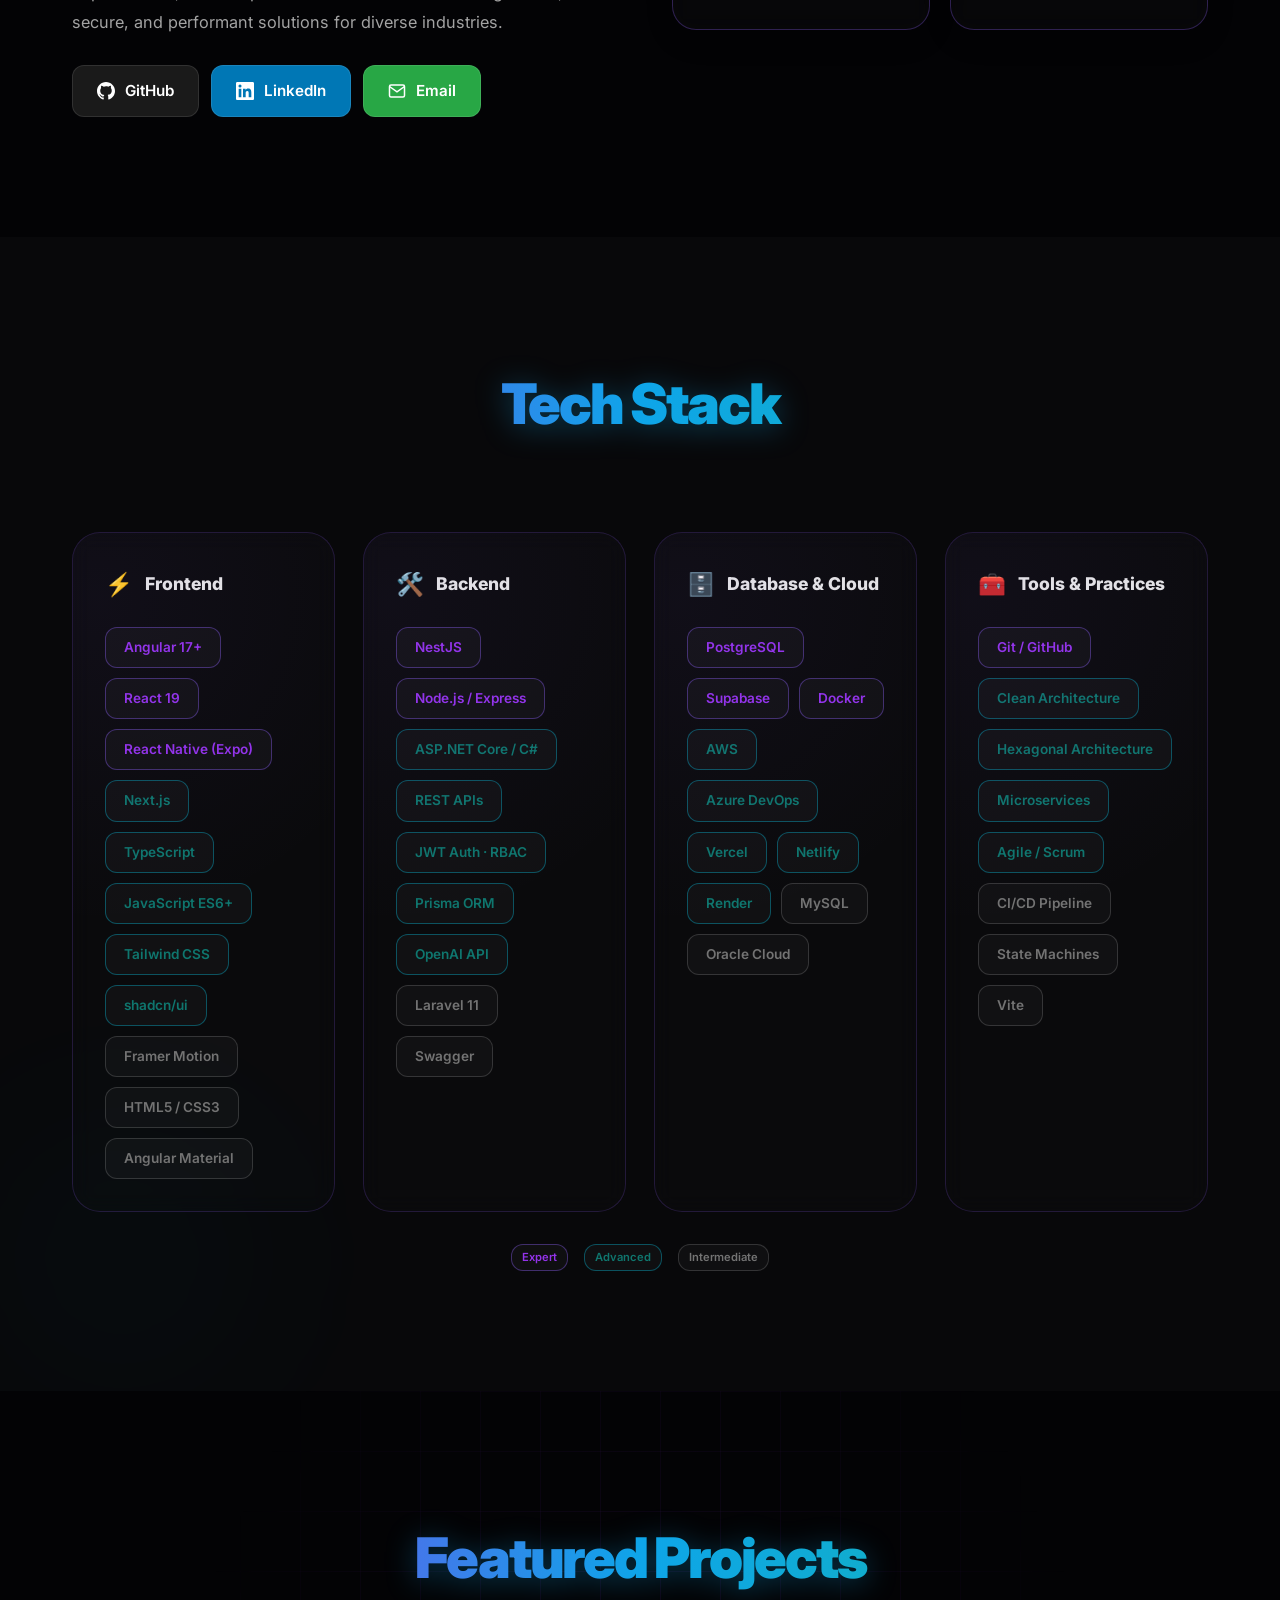
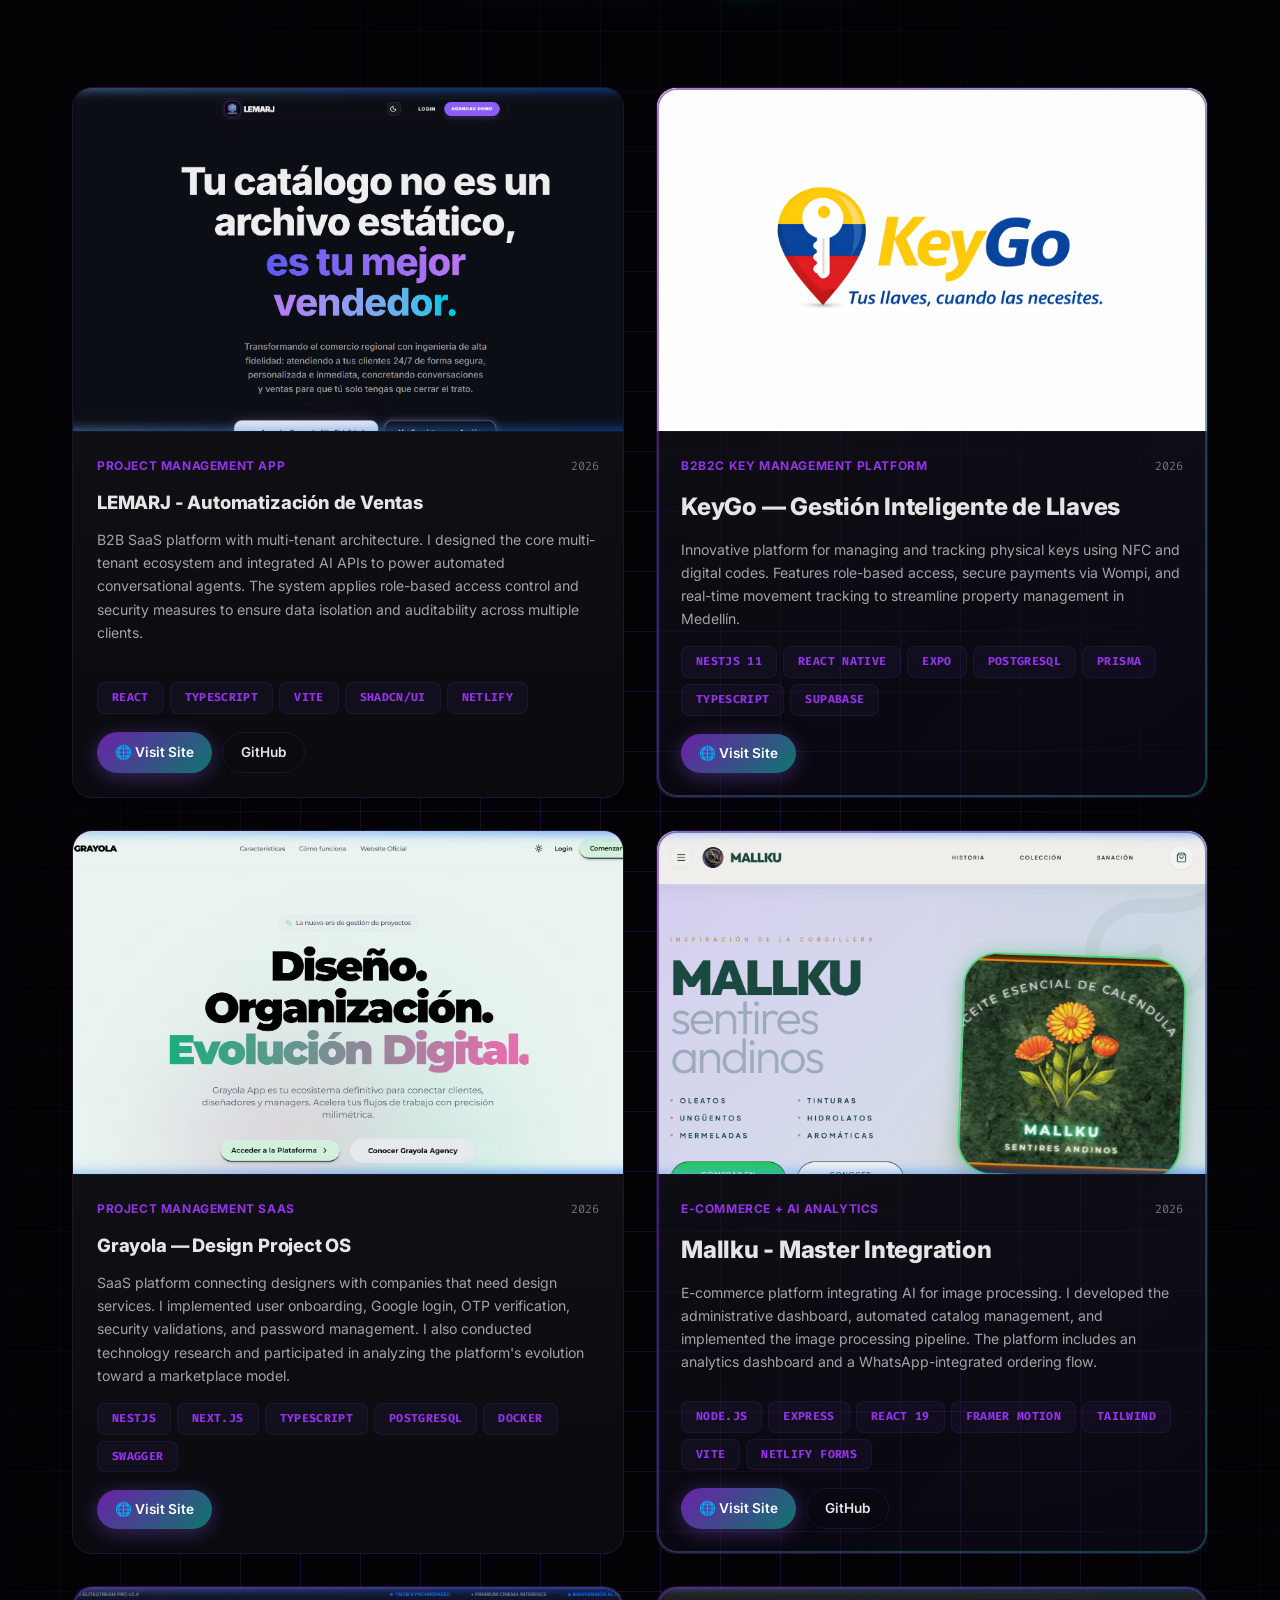
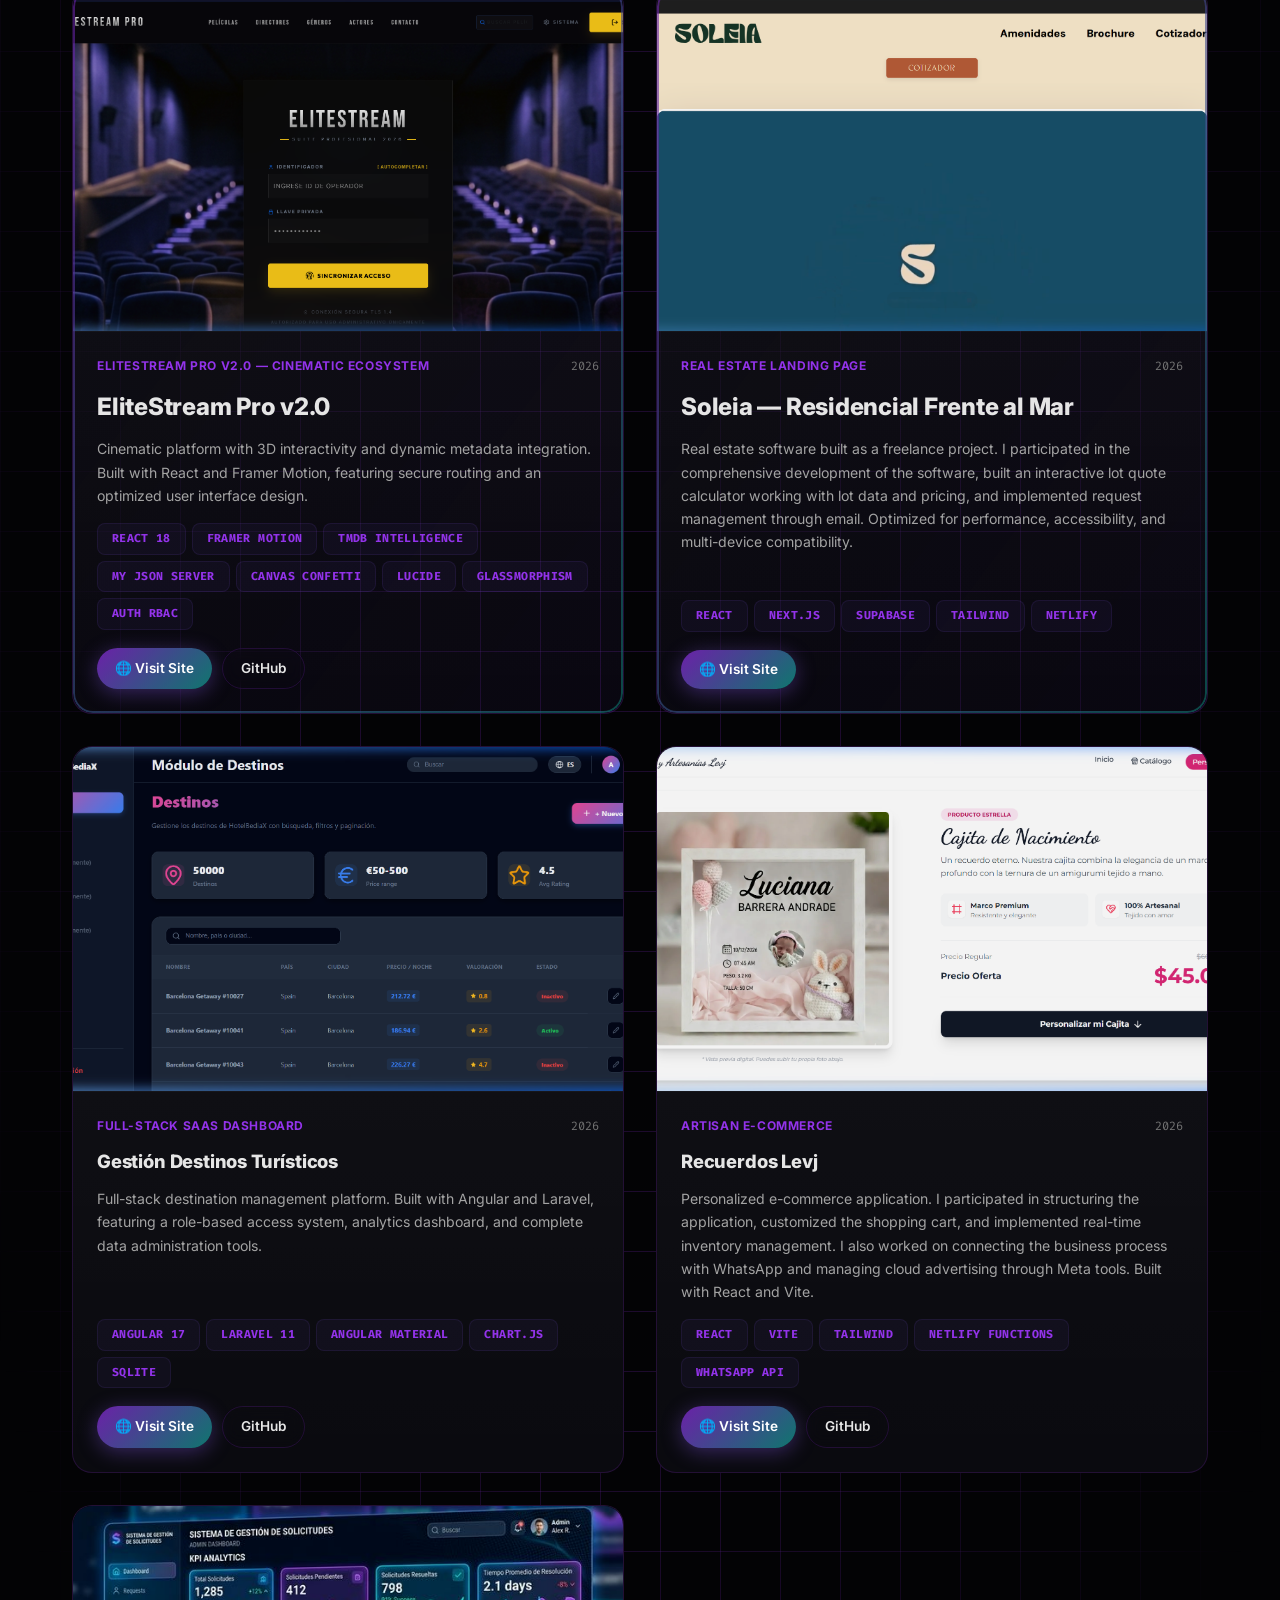
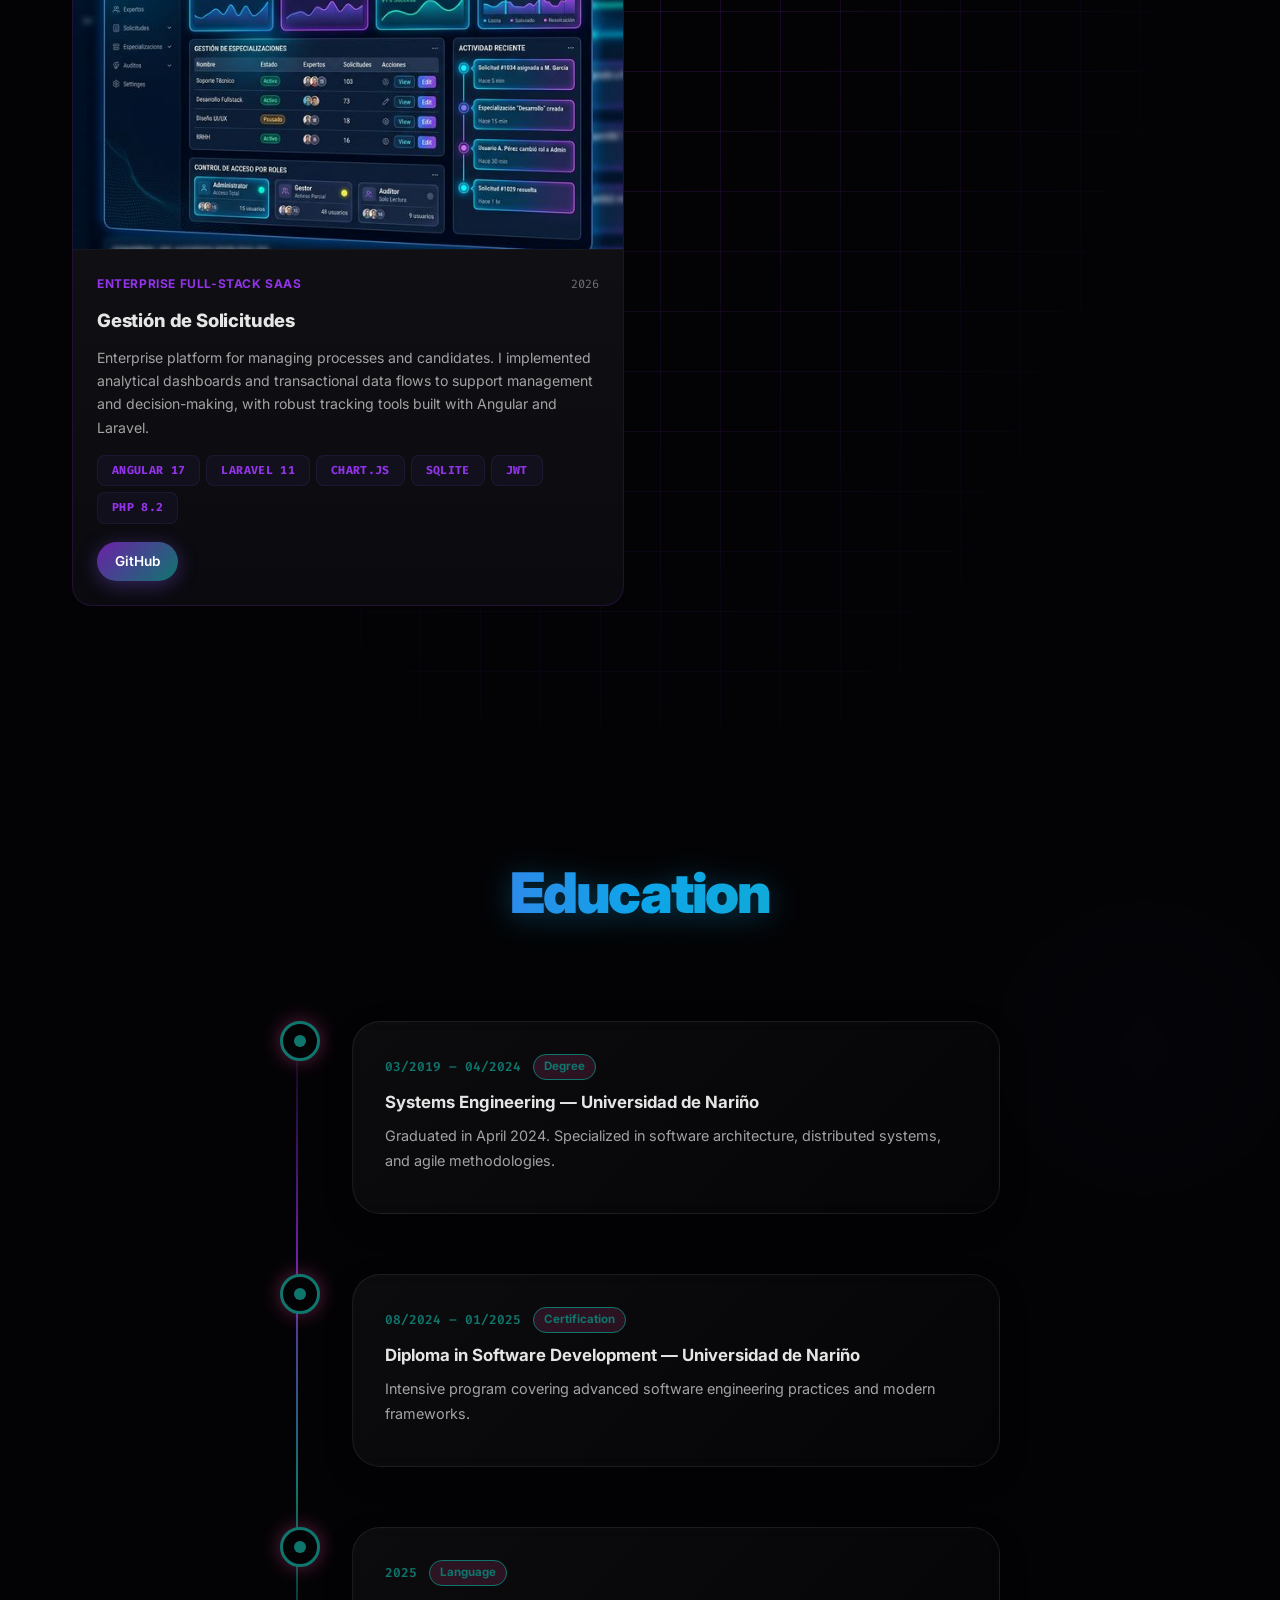
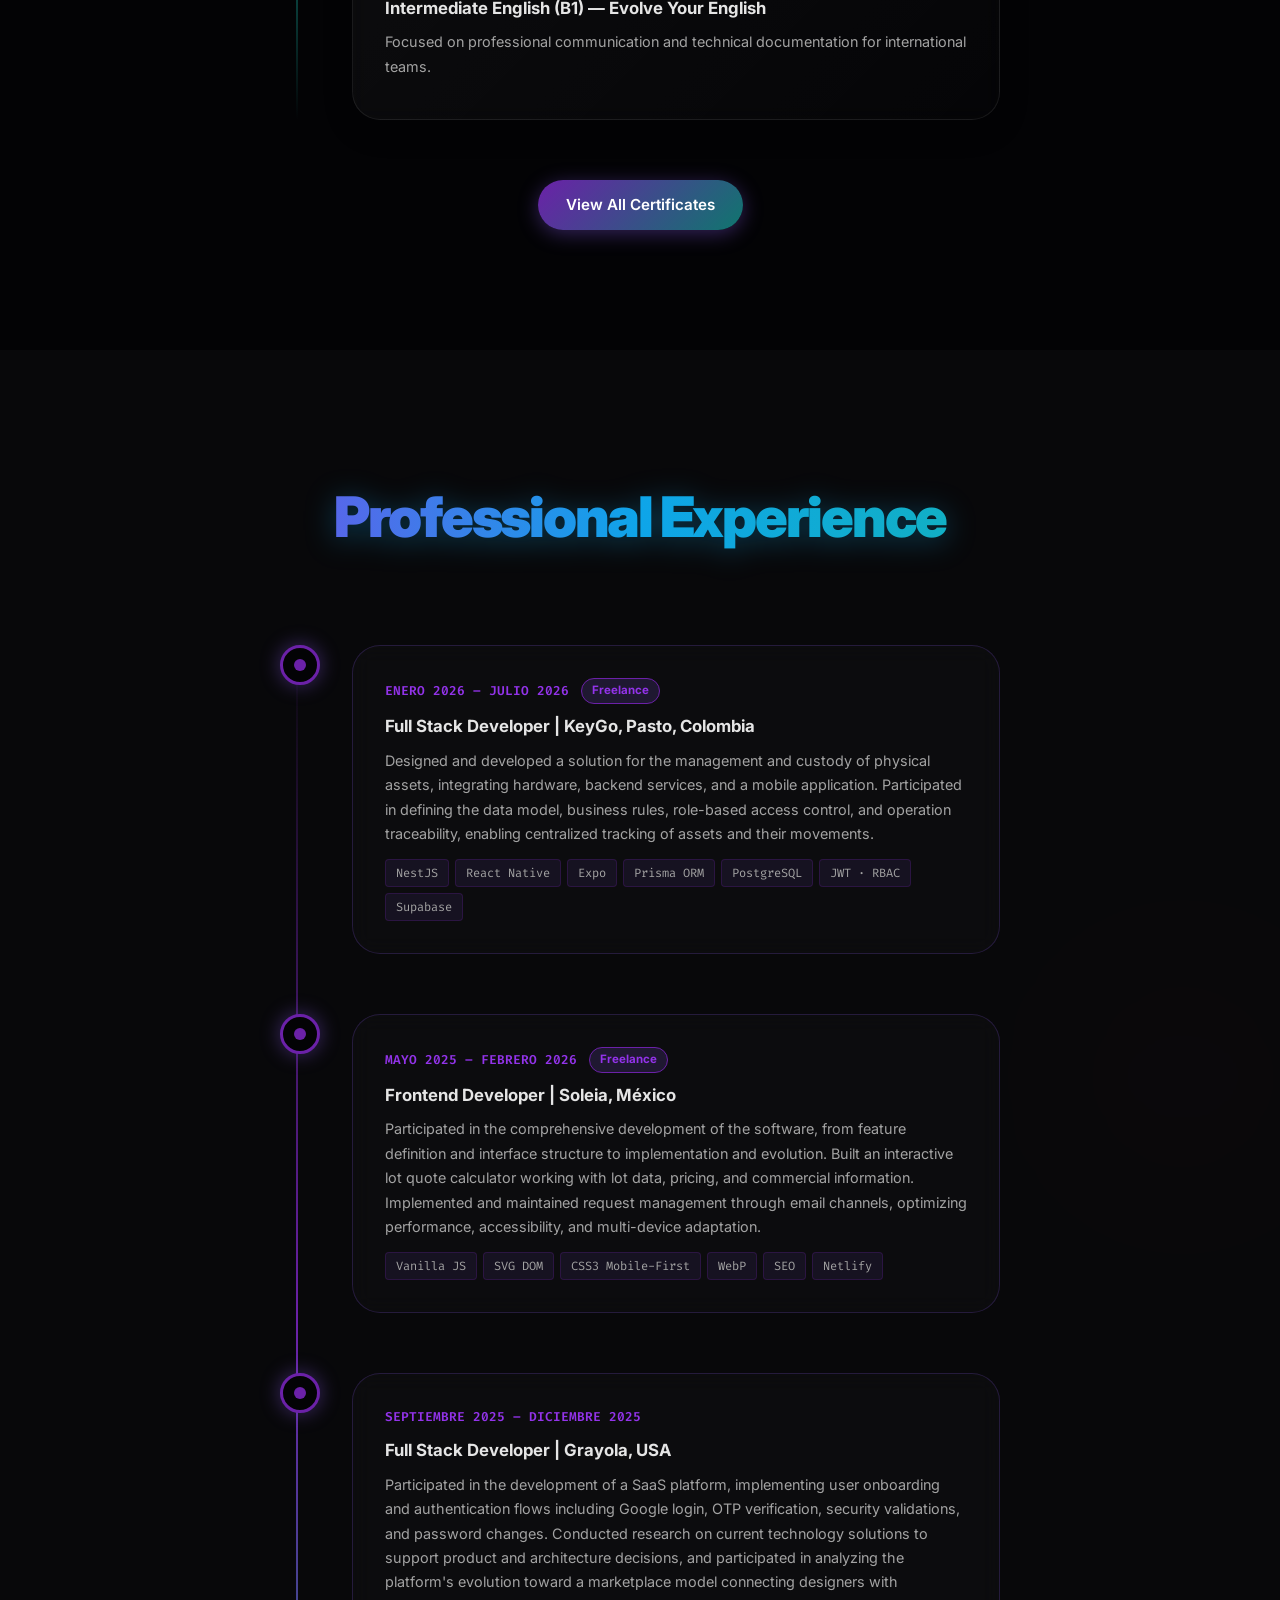
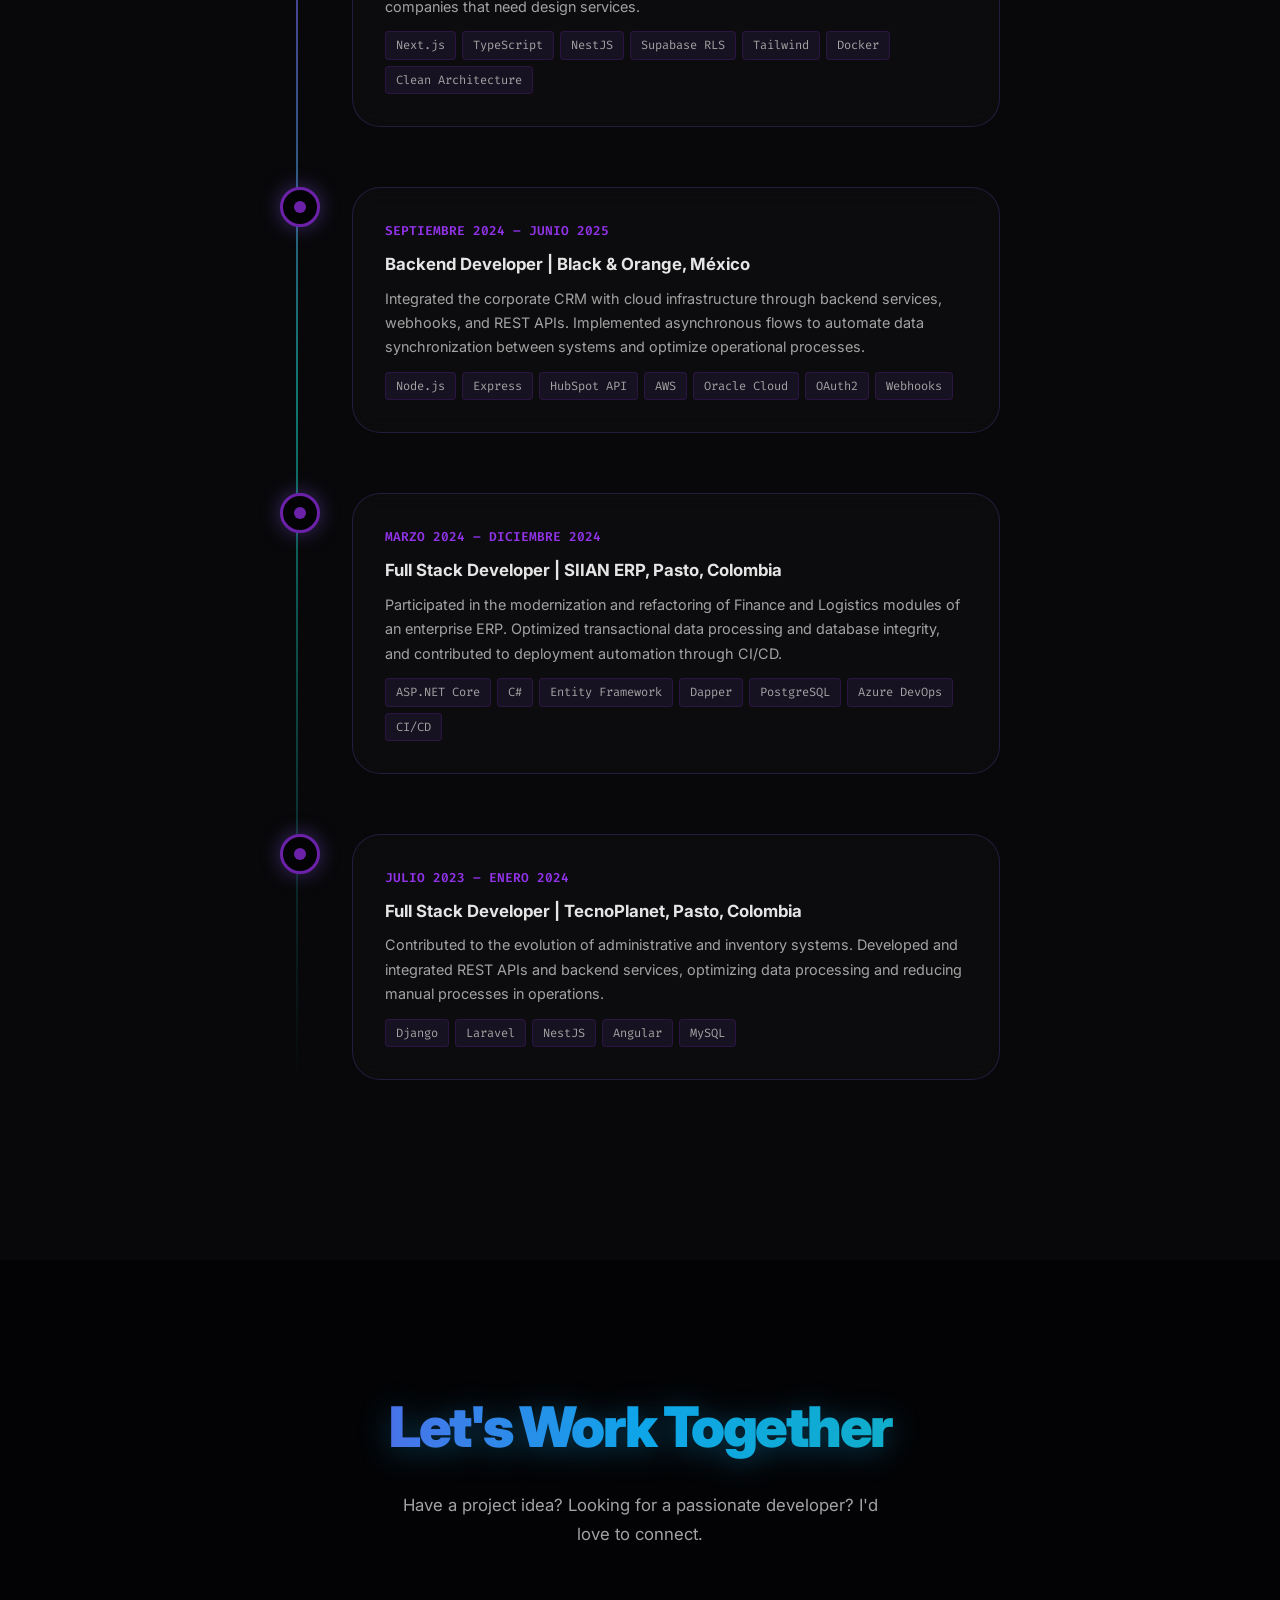
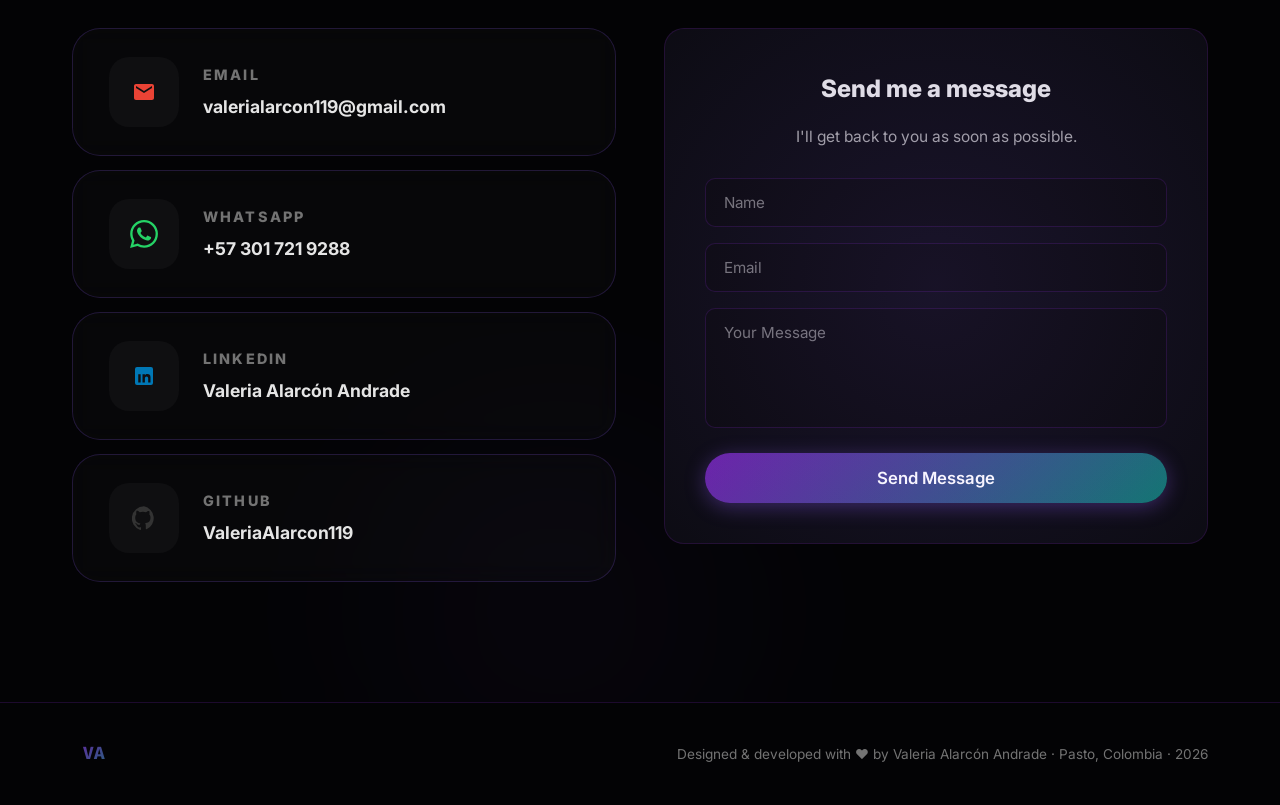
==== commit fd9b7066: "act" ====
--- a/index.html
+++ b/index.html
@@ -328,9 +328,9 @@
             </div>
             <h3 class="project-title">LEMARJ - Automatización de Ventas</h3>
             <p class="project-desc"
-              data-en="Sales automation platform integrated with conversational AI agents. Built using React and TypeScript, incorporating dynamic role-based dashboards and real-time data sync."
-              data-es="Plataforma de automatización de ventas integrada con agentes de IA conversacional. Construida con React y TypeScript, incorpora paneles dinámicos y sincronización de datos en tiempo real.">
-              Sales automation platform integrated with conversational AI agents. Built using React and TypeScript, incorporating dynamic role-based dashboards and real-time data sync.
+              data-en="B2B SaaS platform with multi-tenant architecture. I designed the core multi-tenant ecosystem and integrated AI APIs to power automated conversational agents. The system applies role-based access control and security measures to ensure data isolation and auditability across multiple clients."
+              data-es="Plataforma SaaS B2B con arquitectura multi-inquilino. Diseñé el ecosistema multi-inquilino e integré APIs de IA para agentes conversacionales automatizados. El sistema aplica control de acceso por roles y medidas de seguridad para garantizar el aislamiento de datos y la auditabilidad entre múltiples clientes.">
+              B2B SaaS platform with multi-tenant architecture. I designed the core multi-tenant ecosystem and integrated AI APIs to power automated conversational agents, applying role-based access control and security measures for data isolation across clients.
             </p>
             <div class="project-stack">
               <span>React</span><span>TypeScript</span><span>Vite</span><span>shadcn/ui</span><span>Netlify</span>
@@ -393,9 +393,9 @@
             </div>
             <h3 class="project-title">Grayola — Design Project OS</h3>
             <p class="project-desc"
-              data-en="Project management system connecting clients and designers. Developed with Next.js and NestJS under a clean architecture, featuring secure authentication and collaborative workspaces."
-              data-es="Sistema de gestión de proyectos que conecta clientes y diseñadores. Desarrollado con Next.js y NestJS bajo arquitectura limpia, incluye autenticación segura y espacios colaborativos.">
-              Project management system connecting clients and designers. Developed with Next.js and NestJS under a clean architecture, featuring secure authentication and collaborative workspaces.
+              data-en="SaaS platform connecting designers with companies that need design services. I implemented user onboarding, Google login, OTP verification, security validations, and password management. I also conducted technology research and participated in analyzing the platform's evolution toward a marketplace model."
+              data-es="Plataforma SaaS que conecta diseñadores con empresas que requieren servicios de diseño. Implementé onboarding de usuarios, inicio de sesión con Google, verificación OTP, validaciones de seguridad y gestión de contraseñas. También realicé investigación tecnológica y participé en el análisis de la evolución hacia un modelo marketplace.">
+              SaaS platform connecting designers with companies that need design services. I implemented user onboarding, Google login, OTP verification, security validations, and password management. I also conducted technology research and participated in analyzing the platform's evolution toward a marketplace model.
             </p>
             <div class="project-stack">
               <span>NestJS</span><span>Next.js</span><span>TypeScript</span><span>PostgreSQL</span><span>Docker</span><span>Swagger</span>
@@ -425,9 +425,9 @@
             </div>
             <h3 class="project-title">Mallku - Master Integration</h3>
             <p class="project-desc"
-              data-en="E-commerce platform integrating AI for image processing. Built on Node.js and React, featuring a predictive analytics dashboard and automated catalog management."
-              data-es="Plataforma de comercio electrónico que integra IA para procesamiento de imágenes. Desarrollada con Node.js y React, incluye un panel de analítica predictiva y gestión automatizada de catálogos.">
-              E-commerce platform integrating AI for image processing. Built on Node.js and React, featuring a predictive analytics dashboard and automated catalog management.
+              data-en="E-commerce platform integrating AI for image processing. I developed the administrative dashboard, automated catalog management, and implemented the image processing pipeline. The platform includes an analytics dashboard and a WhatsApp-integrated ordering flow."
+              data-es="Plataforma de comercio electrónico que integra IA para procesamiento de imágenes. Desarrollé el dashboard administrativo, automaticé la gestión de catálogos e implementé el procesamiento de imágenes. La plataforma incluye analítica de datos y un flujo de pedidos integrado con WhatsApp.">
+              E-commerce platform integrating AI for image processing. I developed the administrative dashboard, automated catalog management, and implemented the image processing pipeline. The platform includes an analytics dashboard and a WhatsApp-integrated ordering flow.
             </p>
             <div class="project-stack">
               <span>Node.js</span><span>Express</span><span>React 19</span><span>Framer
@@ -494,9 +494,9 @@
             </div>
             <h3 class="project-title">Soleia — Residencial Frente al Mar</h3>
             <p class="project-desc"
-              data-en="Real estate landing page featuring an interactive price calculator and lead capture system. Built with React and Next.js, optimized for performance and design fidelity."
-              data-es="Página de aterrizaje inmobiliaria con cotizador interactivo y sistema de captura de clientes. Desarrollada con React y Next.js, enfocada en rendimiento y fidelidad de diseño.">
-              Real estate landing page featuring an interactive price calculator and lead capture system. Built with React and Next.js, optimized for performance and design fidelity.
+              data-en="Real estate software built as a freelance project. I participated in the comprehensive development of the software, built an interactive lot quote calculator working with lot data and pricing, and implemented request management through email. Optimized for performance, accessibility, and multi-device compatibility."
+              data-es="Software inmobiliario desarrollado como proyecto freelance. Participé en la construcción integral del software, desarrollé un cotizador interactivo de lotes trabajando con información de lotes y precios, e implementé la gestión de solicitudes mediante correo electrónico. Optimizado para rendimiento, accesibilidad y adaptación a distintos dispositivos.">
+              Real estate software built as a freelance project. I participated in the comprehensive development, built an interactive lot quote calculator working with lot data and pricing, and implemented request management through email. Optimized for performance, accessibility, and multi-device compatibility.
             </p>
             <div class="project-stack">
               <span>React</span><span>Next.js</span><span>Supabase</span><span>Tailwind</span><span>Netlify</span>
@@ -561,9 +561,9 @@
             </div>
             <h3 class="project-title">Recuerdos Levj</h3>
             <p class="project-desc"
-              data-en="E-commerce application with customer recognition and automated ordering integrations via WhatsApp. Built with React and Vite, delivering a highly personalized user interface."
-              data-es="Aplicación de comercio electrónico con reconocimiento de clientes y pedidos automatizados por WhatsApp. Desarrollada con React y Vite, ofreciendo una interfaz altamente personalizada.">
-              E-commerce application with customer recognition and automated ordering integrations via WhatsApp. Built with React and Vite, delivering a highly personalized user interface.
+              data-en="Personalized e-commerce application. I participated in structuring the application, customized the shopping cart, and implemented real-time inventory management. I also worked on connecting the business process with WhatsApp and managing cloud advertising through Meta tools. Built with React and Vite."
+              data-es="Aplicación de e-commerce personalizado. Participé en la estructuración de la aplicación, personalicé el carrito de compras e implementé la gestión de inventario en tiempo real. También trabajé en la conexión del proceso comercial con WhatsApp y en la gestión de publicidad en la nube mediante herramientas de Meta. Desarrollada con React y Vite.">
+              Personalized e-commerce application. I structured the application, customized the shopping cart, and implemented real-time inventory management. I connected the business process with WhatsApp and managed cloud advertising through Meta tools. Built with React and Vite.
             </p>
             <div class="project-stack">
               <span>React</span><span>Vite</span><span>Tailwind</span><span>Netlify Functions</span><span>WhatsApp
@@ -596,9 +596,9 @@
             </div>
             <h3 class="project-title">Gestión de Solicitudes</h3>
             <p class="project-desc"
-              data-en="Enterprise management platform featuring an analytics dashboard. Built with Angular and Laravel, providing robust tracking tools and clear data visualizations."
-              data-es="Plataforma de gestión empresarial con panel de analíticas. Desarrollada con Angular y Laravel, proporciona herramientas sólidas de seguimiento y visualización de datos clara.">
-              Enterprise management platform featuring an analytics dashboard. Built with Angular and Laravel, providing robust tracking tools and clear data visualizations.
+              data-en="Enterprise platform for managing processes and candidates. I implemented analytical dashboards and transactional data flows to support management and decision-making, with robust tracking tools built with Angular and Laravel."
+              data-es="Plataforma empresarial para la gestión de procesos y candidatos. Implementé dashboards analíticos y flujos de información transaccional para apoyar la gestión y toma de decisiones, con herramientas de seguimiento y visualización de datos desarrolladas con Angular y Laravel.">
+              Enterprise platform for managing processes and candidates. I implemented analytical dashboards and transactional data flows to support management and decision-making, with robust tracking tools built with Angular and Laravel.
             </p>
             <div class="project-stack">
               <span>Angular 17</span><span>Laravel
@@ -693,9 +693,9 @@
               <span class="timeline-badge" data-en="Freelance" data-es="Freelance">Freelance</span>
             </div>
             <h4 data-en="Full Stack Developer | KeyGo, Pasto, Colombia" data-es="Desarrolladora Full Stack | KeyGo, Pasto, Colombia">Full Stack Developer | KeyGo, Pasto, Colombia</h4>
-            <p data-en="Built a real-time physical asset custody platform with NestJS + React Native + Supabase. Protected sensitive data through multi-role JWT authentication with advanced encryption and RBAC. Modeled a complex relational system for assets, history, and payments with PostgreSQL and Prisma ORM." 
-               data-es="Construí una plataforma de custodia de activos físicos con trazabilidad total en tiempo real, creando un ecosistema seguro que integra hardware físico con backend cloud en alta disponibilidad. Protegí los datos sensibles de activos y pagos mediante autenticación multi-rol con cifrado avanzado y control de acceso riguroso, garantizando un sistema apto para auditorías empresariales. Modelé un sistema relacional complejo de activos, historial y transacciones, estableciendo una base de datos altamente escalable preparada para reportes históricos fluidos.">
-               Built a real-time physical asset custody platform with NestJS + React Native + Supabase, with multi-role JWT authentication, RBAC, and a scalable relational database for historical reporting.
+            <p data-en="Designed and developed a solution for the management and custody of physical assets, integrating hardware, backend services, and a mobile application. Participated in defining the data model, business rules, role-based access control, and operation traceability, enabling centralized tracking of assets and their movements." 
+               data-es="Diseñé y desarrollé una solución para la gestión y custodia de activos físicos, integrando hardware, servicios backend y una aplicación móvil. Participé en el modelo de datos, reglas de negocio, control de acceso por roles y trazabilidad de operaciones, permitiendo el seguimiento centralizado de activos y sus movimientos.">
+               Designed and developed a solution for the management and custody of physical assets, integrating hardware, backend services, and a mobile application. Participated in defining the data model, business rules, role-based access control, and operation traceability.
             </p>
             <div class="timeline-tags"><span>NestJS</span><span>React Native</span><span>Expo</span><span>Prisma ORM</span><span>PostgreSQL</span><span>JWT · RBAC</span><span>Supabase</span></div>
           </div>
@@ -710,9 +710,9 @@
               <span class="timeline-badge" data-en="Freelance" data-es="Freelance">Freelance</span>
             </div>
             <h4 data-en="Frontend Developer | Soleia, México" data-es="Desarrolladora Frontend | Soleia, México">Frontend Developer | Soleia, México</h4>
-            <p data-en="Built a high-performance landing page with an interactive real estate calculator using Vanilla JavaScript with DOM and SVG manipulation. Optimized web performance to elite metrics with WebP images, Mobile-First design, and SEO best practices." 
-               data-es="Programé una interfaz web de alto rendimiento con un cotizador interactivo de lotes, manipulando directamente los elementos del navegador para brindar una experiencia fluida que impulsó la captura de prospectos calificados. Optimicé el rendimiento del sistema a métricas de élite mediante la implementación de diseños adaptativos y formatos modernos, alcanzando las máximas puntuaciones de rendimiento y accesibilidad.">
-               Built a high-performance landing page with an interactive real estate calculator using Vanilla JavaScript, optimized with WebP images, Mobile-First design, and SEO best practices.
+            <p data-en="Participated in the comprehensive development of the software, from feature definition and interface structure to implementation and evolution. Built an interactive lot quote calculator working with lot data, pricing, and commercial information. Implemented and maintained request management through email channels, optimizing performance, accessibility, and multi-device adaptation." 
+               data-es="Participé en la construcción integral del software, desde la definición de funcionalidades y estructura de la interfaz hasta su implementación y evolución. Desarrollé un cotizador interactivo de lotes trabajando con información de lotes, precios y datos comerciales. Implementé y mantuve funcionalidades de atención y gestión de solicitudes mediante correo electrónico, optimizando rendimiento, accesibilidad y adaptación a distintos dispositivos.">
+               Participated in the comprehensive development of the software, built an interactive lot quote calculator working with lot data and pricing, and implemented request management through email. Optimized performance, accessibility, and multi-device adaptation.
             </p>
             <div class="timeline-tags"><span>Vanilla JS</span><span>SVG DOM</span><span>CSS3 Mobile-First</span><span>WebP</span><span>SEO</span><span>Netlify</span></div>
           </div>
@@ -726,9 +726,9 @@
               <span class="timeline-year">SEPTIEMBRE 2025 – DICIEMBRE 2025</span>
             </div>
             <h4 data-en="Full Stack Developer | Grayola, USA" data-es="Desarrolladora Full Stack | Grayola, Estados Unidos">Full Stack Developer | Grayola, USA</h4>
-            <p data-en="Developed a functional Design-as-a-Service (DaaS) platform using Next.js + TypeScript + Hexagonal Architecture. Guaranteed data privacy per role through Supabase Row Level Security (RLS) and applied Clean Architecture for long-term maintainability." 
-               data-es="Desarrollé una plataforma Design-as-a-Service (DaaS) funcional y altamente escalable, entregando una solución lista para producción que conecta clientes con diseñadores y ofrece gestión documental completa. Garanticé la privacidad de datos por rol sin añadir complejidad innecesaria al servidor mediante políticas estrictas de seguridad a nivel de fila, ofreciendo dashboards donde cada usuario ve únicamente su información. Aseguré la mantenibilidad a largo plazo del producto aplicando arquitecturas limpias y patrones de diseño escalables, logrando un ecosistema modular, documentado y fácil de extender.">
-               Developed a Design-as-a-Service platform with Next.js, TypeScript, and Hexagonal Architecture; implemented Supabase RLS for data privacy and Clean Architecture for maintainability.
+            <p data-en="Participated in the development of a SaaS platform, implementing user onboarding and authentication flows including Google login, OTP verification, security validations, and password changes. Conducted research on current technology solutions to support product and architecture decisions, and participated in analyzing the platform's evolution toward a marketplace model connecting designers with companies that need design services." 
+               data-es="Participé en el desarrollo de una plataforma SaaS, implementando el onboarding de usuarios y flujos de autenticación y seguridad, incluyendo inicio de sesión con Google, verificación mediante OTP, validaciones de seguridad y cambio de contraseñas. Realicé investigación sobre tecnologías y soluciones actuales para apoyar decisiones de producto y arquitectura, y participé en el análisis de la evolución del modelo hacia un marketplace que conecta diseñadores con empresas que requieren servicios de diseño.">
+               Implemented user onboarding and authentication flows (Google login, OTP verification, security validations, password changes) for a SaaS platform. Conducted technology research to support product decisions and participated in analyzing the platform's evolution toward a marketplace model.
             </p>
             <div class="timeline-tags"><span>Next.js</span><span>TypeScript</span><span>NestJS</span><span>Supabase RLS</span><span>Tailwind</span><span>Docker</span><span>Clean Architecture</span></div>
           </div>
@@ -742,9 +742,9 @@
               <span class="timeline-year">SEPTIEMBRE 2024 – JUNIO 2025</span>
             </div>
             <h4 data-en="Backend Developer | Black & Orange, México" data-es="Desarrolladora Backend | Black & Orange, México">Backend Developer | Black & Orange, México</h4>
-            <p data-en="Connected corporate CRM systems with cloud infrastructure by developing Node.js microservices integrated with AWS and Oracle Cloud, achieving automated data flows. Scaled the API architecture with OAuth2 and RESTful Webhooks for enterprise-grade security under peak loads." 
-               data-es="Conecté el CRM corporativo con la infraestructura cloud mediante el desarrollo de microservicios asíncronos, logrando flujos de datos sincronizados automáticamente que eliminaron por completo los procesos manuales recurrentes. Escale la arquitectura de servicios para soportar alta demanda simultánea mediante sistemas de eventos en tiempo real, asegurando un ecosistema estable bajo carga pico con seguridad empresarial.">
-               Connected CRM systems with AWS and Oracle Cloud via Node.js microservices. Scaled the API architecture with OAuth2 and RESTful Webhooks for enterprise-grade security.
+            <p data-en="Integrated the corporate CRM with cloud infrastructure through backend services, webhooks, and REST APIs. Implemented asynchronous flows to automate data synchronization between systems and optimize operational processes." 
+               data-es="Integré el CRM corporativo con la infraestructura cloud mediante servicios backend, webhooks y APIs REST. Implementé flujos asíncronos para automatizar la sincronización de información entre sistemas y optimizar procesos operativos.">
+               Integrated the corporate CRM with cloud infrastructure through backend services, webhooks, and REST APIs. Implemented asynchronous flows to automate data synchronization between systems and optimize operational processes.
             </p>
             <div class="timeline-tags"><span>Node.js</span><span>Express</span><span>HubSpot API</span><span>AWS</span><span>Oracle Cloud</span><span>OAuth2</span><span>Webhooks</span></div>
           </div>
@@ -758,9 +758,9 @@
               <span class="timeline-year">MARZO 2024 – DICIEMBRE 2024</span>
             </div>
             <h4 data-en="Full Stack Developer | SIIAN ERP, Pasto, Colombia" data-es="Desarrolladora Full Stack | SIIAN ERP, Pasto, Colombia">Full Stack Developer | SIIAN ERP, Pasto, Colombia</h4>
-            <p data-en="Modernized the Finance and Logistics modules of an enterprise ERP using ASP.NET Core + C# + PostgreSQL, refactoring the architecture for higher transaction volumes. Accelerated the team's delivery cycle through automated CI/CD pipelines in Azure DevOps." 
-               data-es="Modernicé los módulos críticos de Finanzas y Logística de un ERP empresarial, refactorizando la arquitectura interna para soportar mayores volúmenes de transacciones sin tiempo de inactividad. Aceleré el ciclo de entrega del equipo mediante pipelines de despliegue continuo automatizados, consiguiendo entregas más rápidas y una reducción drástica de incidentes en producción.">
-               Modernized Finance and Logistics ERP modules with ASP.NET Core + C# + PostgreSQL and accelerated delivery through automated CI/CD pipelines in Azure DevOps.
+            <p data-en="Participated in the modernization and refactoring of Finance and Logistics modules of an enterprise ERP. Optimized transactional data processing and database integrity, and contributed to deployment automation through CI/CD." 
+               data-es="Participé en la modernización y refactorización de módulos de Finanzas y Logística de un ERP empresarial. Optimicé el procesamiento de información transaccional y la integridad de las bases de datos, y contribuí en la automatización del despliegue mediante CI/CD.">
+               Participated in the modernization and refactoring of Finance and Logistics modules of an enterprise ERP. Optimized transactional data processing and database integrity, and contributed to deployment automation through CI/CD.
             </p>
             <div class="timeline-tags"><span>ASP.NET Core</span><span>C#</span><span>Entity Framework</span><span>Dapper</span><span>PostgreSQL</span><span>Azure DevOps</span><span>CI/CD</span></div>
           </div>
@@ -774,9 +774,9 @@
               <span class="timeline-year">JULIO 2023 – ENERO 2024</span>
             </div>
             <h4 data-en="Full Stack Developer | TecnoPlanet, Pasto, Colombia" data-es="Desarrolladora Full Stack | TecnoPlanet, Pasto, Colombia">Full Stack Developer | TecnoPlanet, Pasto, Colombia</h4>
-            <p data-en="Built and maintained RESTful APIs across multiple frameworks (Django, Laravel, NestJS) ensuring interoperability between internal systems. Developed web tools for administrative and inventory process optimization, reducing dependency on manual flows." 
-               data-es="Construí y expandí servicios backend estandarizados bajo diversos paradigmas de desarrollo, garantizando interoperabilidad continua entre los distintos sistemas internos. Desarrollé herramientas web enfocadas en la optimización de procesos administrativos e inventarios, reduciendo la dependencia de flujos manuales e incrementando la productividad.">
-               Built RESTful APIs across Django, Laravel, and NestJS ensuring system interoperability. Developed web tools for administrative and inventory process optimization.
+            <p data-en="Contributed to the evolution of administrative and inventory systems. Developed and integrated REST APIs and backend services, optimizing data processing and reducing manual processes in operations." 
+               data-es="Contribuí en la evolución de sistemas administrativos y de inventario. Desarrollé e integré APIs REST y servicios backend, optimizando el procesamiento de datos y reduciendo procesos manuales en la operación.">
+               Contributed to the evolution of administrative and inventory systems. Developed and integrated REST APIs and backend services, optimizing data processing and reducing manual processes in operations.
             </p>
             <div class="timeline-tags"><span>Django</span><span>Laravel</span><span>NestJS</span><span>Angular</span><span>MySQL</span></div>
           </div>
--- a/style.css
+++ b/style.css
@@ -787,6 +787,30 @@
   padding: 3px 10px; border-radius: 4px;
   background: rgba(139,92,246,0.08); border: 1px solid var(--border);
   font-size: 0.75rem; color: var(--text-muted); font-family: var(--font-mono);
+}
+
+/* Elegance for Education Section */
+#education .timeline-content {
+  background: linear-gradient(135deg, rgba(255,255,255,0.04), rgba(255,255,255,0.01));
+  border: 1px solid rgba(255,255,255, 0.08);
+  box-shadow: 0 10px 30px rgba(0,0,0,0.2);
+}
+#education .timeline-content:hover {
+  border-color: var(--accent);
+  background: linear-gradient(135deg, rgba(255,255,255,0.06), rgba(255,255,255,0.02));
+  box-shadow: 0 15px 40px rgba(236,72,153, 0.15);
+  transform: translateY(-5px) translateX(0); /* Override horizontal translation */
+}
+#education .timeline-dot {
+  border-color: var(--accent);
+  box-shadow: 0 0 20px rgba(236,72,153, 0.4);
+}
+#education .timeline-dot::after { background: var(--accent); }
+#education .timeline-year { color: var(--accent); }
+#education .timeline-badge {
+  background: rgba(236,72,153,0.15); 
+  color: var(--accent);
+  border-color: var(--accent);
 }
 
 /* ================================================================
@@ -1332,46 +1356,58 @@
 .cv-lang-btn {
   flex: 1; display: flex; flex-direction: column;
   align-items: center; justify-content: center;
-  gap: 8px; padding: 24px 16px;
-  border-radius: 16px;
-  border: 2px solid var(--border);
-  background: rgba(139,92,246,0.05);
+  gap: 12px; padding: 28px 20px;
+  border-radius: 20px;
+  border: 1px solid rgba(255, 255, 255, 0.08);
+  background: rgba(255, 255, 255, 0.03);
   text-decoration: none; color: var(--text);
   cursor: pointer;
-  transition: all 0.25s cubic-bezier(0.34,1.56,0.64,1);
+  transition: all 0.4s cubic-bezier(0.175, 0.885, 0.32, 1.275);
   position: relative; overflow: hidden;
+  backdrop-filter: blur(8px);
 }
 .cv-lang-btn::before {
   content: '';
   position: absolute; inset: 0;
-  opacity: 0; transition: opacity 0.3s ease;
-}
-.cv-lang-en::before { background: linear-gradient(135deg, rgba(59,130,246,0.15), rgba(139,92,246,0.1)); }
-.cv-lang-es::before { background: linear-gradient(135deg, rgba(239,68,68,0.15), rgba(251,191,36,0.1)); }
+  opacity: 0; transition: opacity 0.4s ease;
+}
+.cv-lang-en::before { background: radial-gradient(circle at top right, rgba(59,130,246,0.15), transparent 70%); }
+.cv-lang-es::before { background: radial-gradient(circle at top left, rgba(239,68,68,0.15), transparent 70%); }
 
 .cv-lang-btn:hover {
-  transform: translateY(-6px) scale(1.03);
-  box-shadow: 0 20px 40px rgba(0,0,0,0.3);
-}
-.cv-lang-en:hover { border-color: #3b82f6; }
-.cv-lang-es:hover { border-color: #ef4444; }
+  transform: translateY(-8px);
+  box-shadow: 0 25px 50px rgba(0,0,0,0.4), 0 0 20px rgba(139,92,246,0.15);
+  border-color: rgba(255, 255, 255, 0.2);
+  background: rgba(255, 255, 255, 0.06);
+}
+.cv-lang-en:hover { border-bottom: 3px solid #3b82f6; padding-bottom: 25px; }
+.cv-lang-es:hover { border-bottom: 3px solid #ef4444; padding-bottom: 25px; }
 .cv-lang-btn:hover::before { opacity: 1; }
 
-.cv-lang-flag {
-  font-size: 2.5rem; line-height: 1;
-  filter: drop-shadow(0 4px 8px rgba(0,0,0,0.3));
-  transition: transform 0.3s ease;
-}
-.cv-lang-btn:hover .cv-lang-flag { transform: scale(1.15) rotate(-3deg); }
+.cv-lang-flag-img {
+  width: 56px;
+  height: 40px;
+  object-fit: cover;
+  border-radius: 4px;
+  box-shadow: 0 4px 12px rgba(0,0,0,0.4);
+  transition: transform 0.4s cubic-bezier(0.175, 0.885, 0.32, 1.275);
+}
+.cv-lang-btn:hover .cv-lang-flag-img { transform: scale(1.1) translateY(-4px); }
 
 .cv-lang-name {
-  font-size: 1.05rem; font-weight: 700;
-  letter-spacing: 0.02em;
+  font-size: 1.15rem; font-weight: 700;
+  letter-spacing: 0.03em;
+  background: linear-gradient(135deg, #fff, #a8a8b3);
+  -webkit-background-clip: text;
+  -webkit-text-fill-color: transparent;
 }
 
 .cv-lang-desc {
-  font-size: 0.78rem; color: var(--text-muted);
+  font-size: 0.8rem; color: var(--text-muted);
   font-family: var(--font-mono);
+  font-weight: 500;
+  text-transform: uppercase;
+  letter-spacing: 0.05em;
 }
 
 @media (max-width: 480px) {
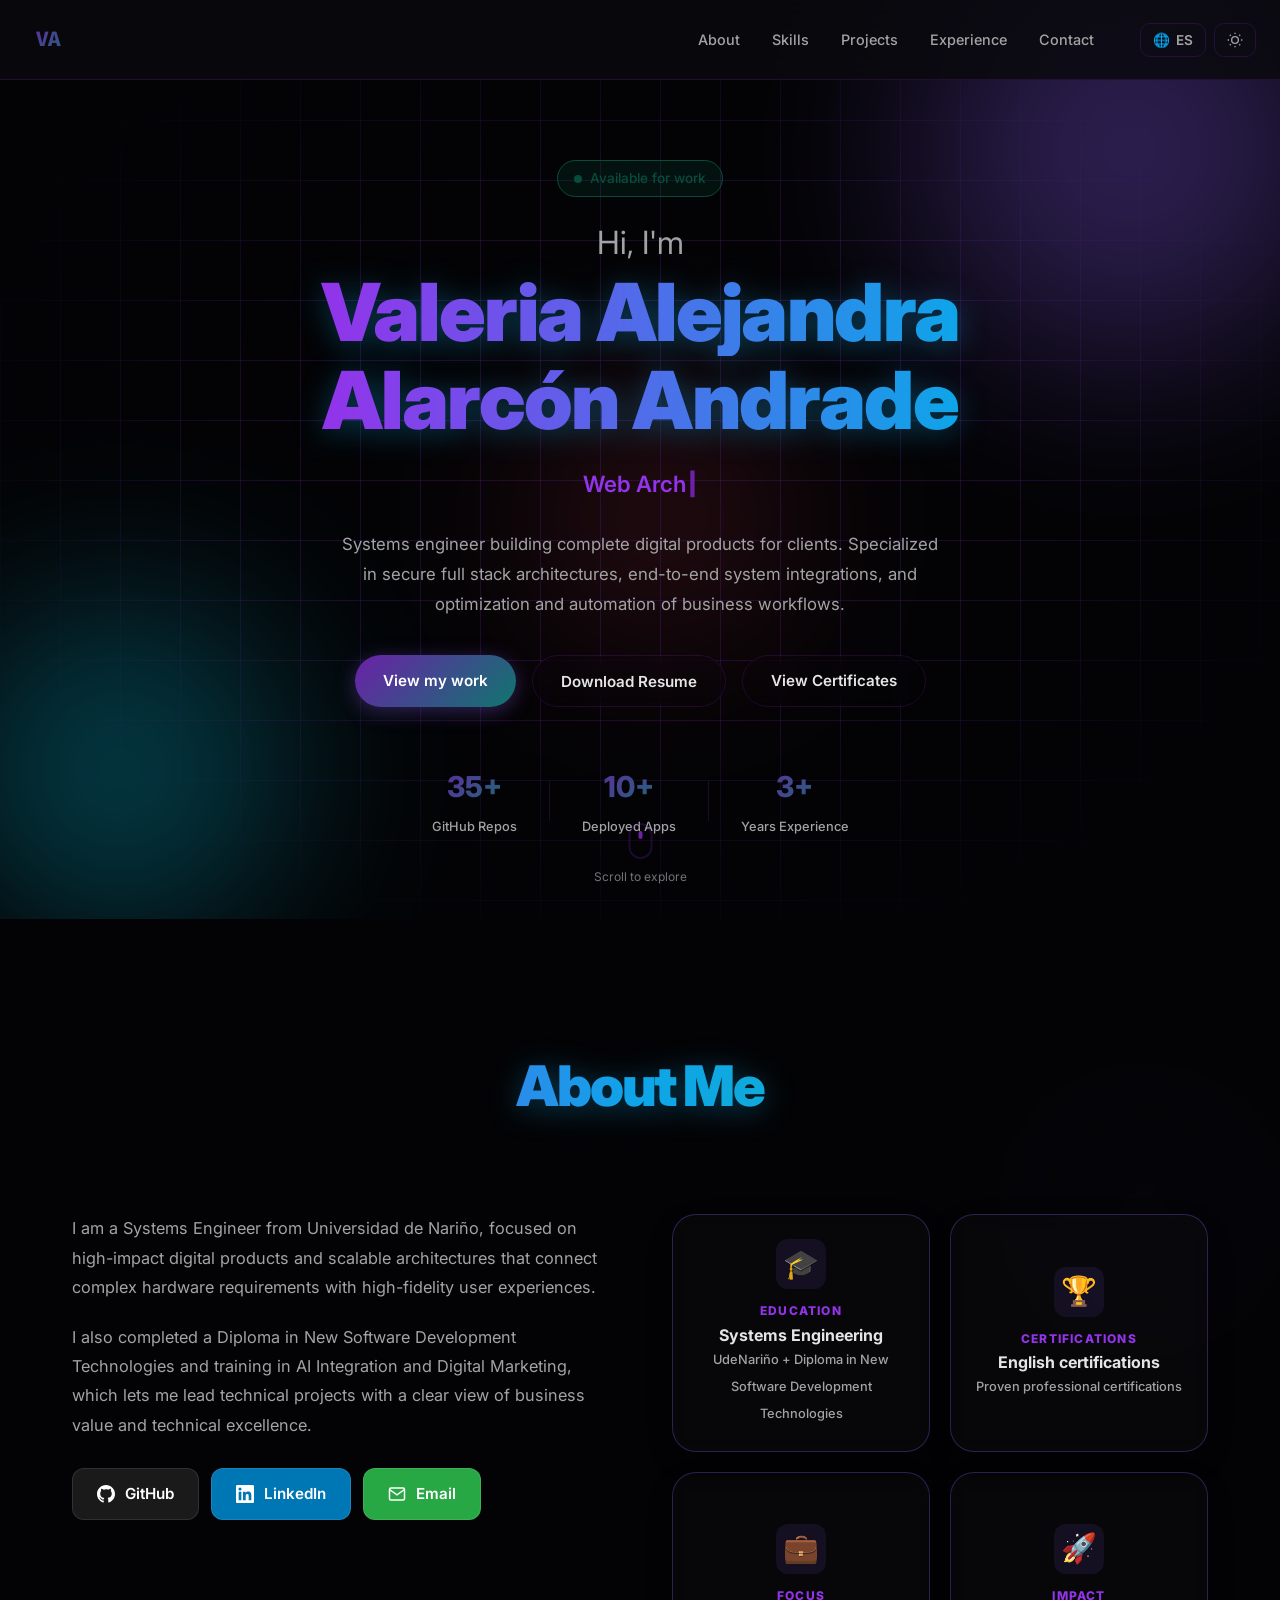
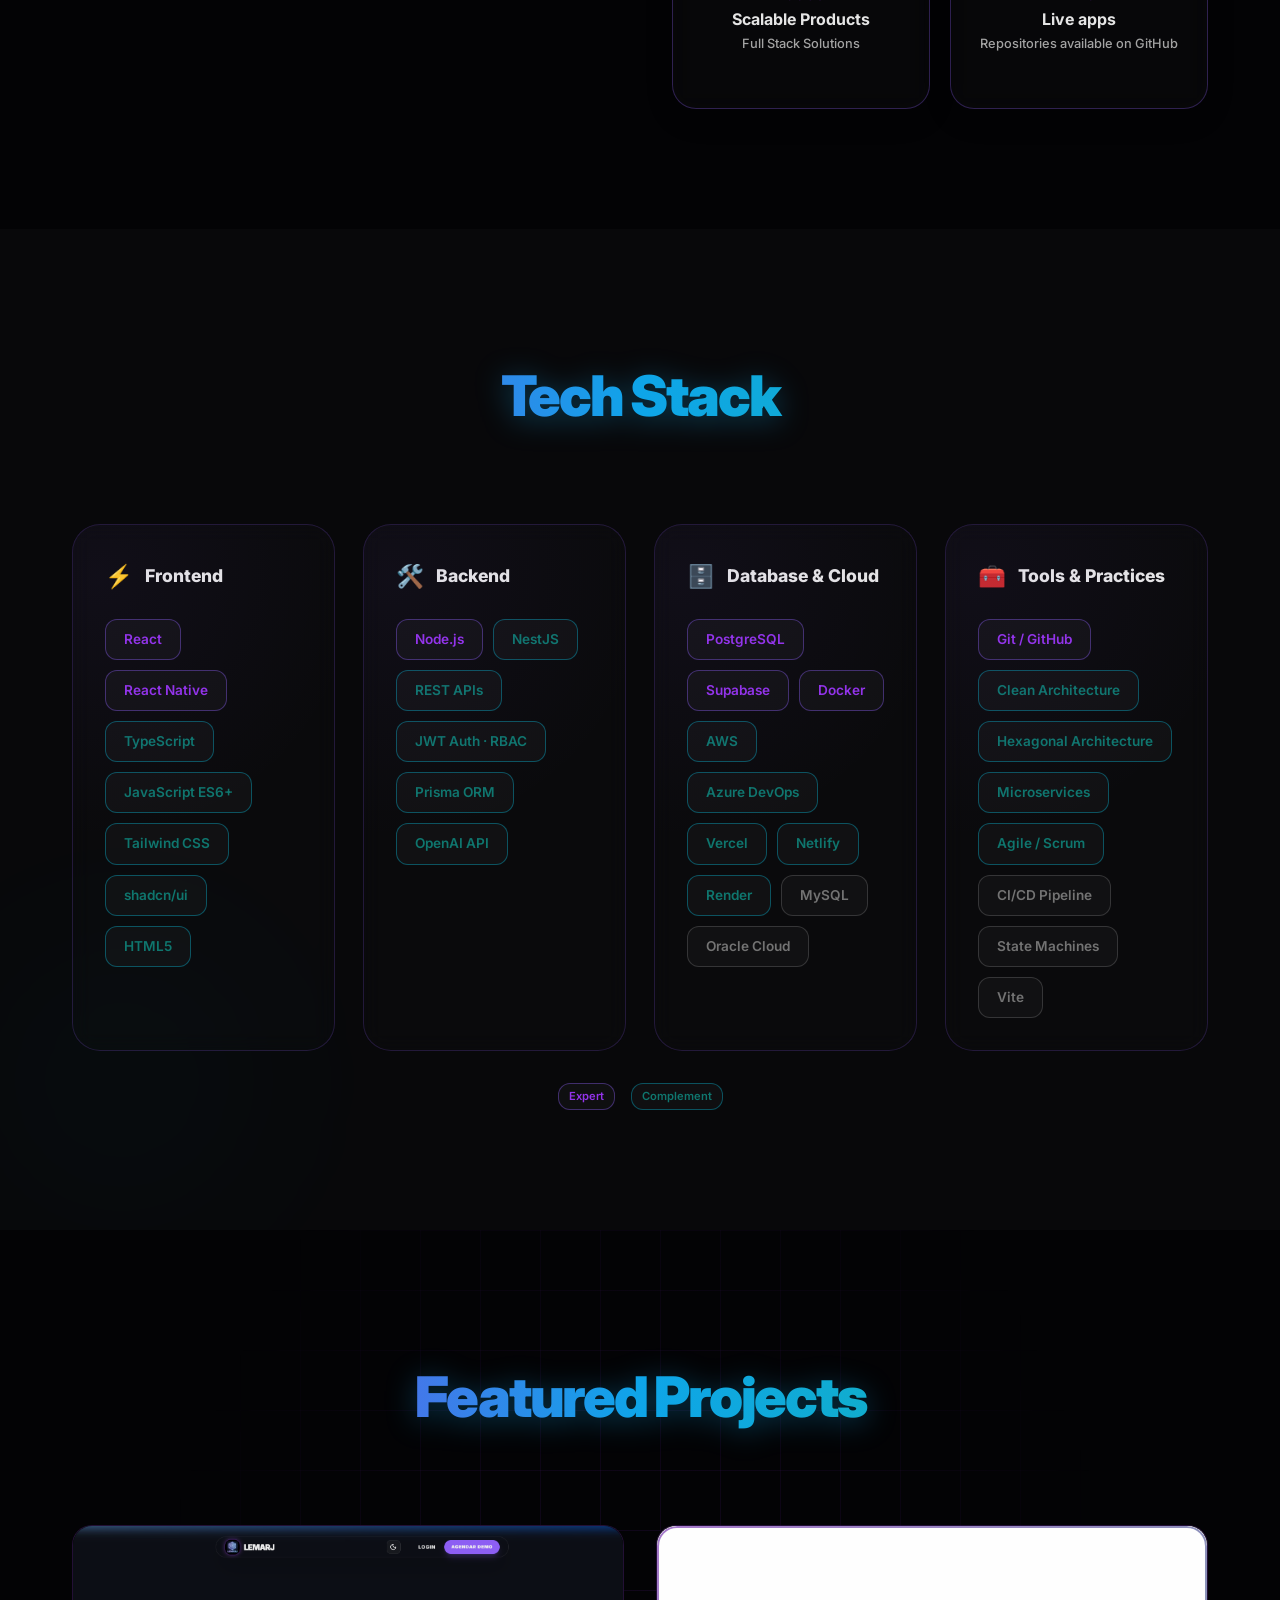
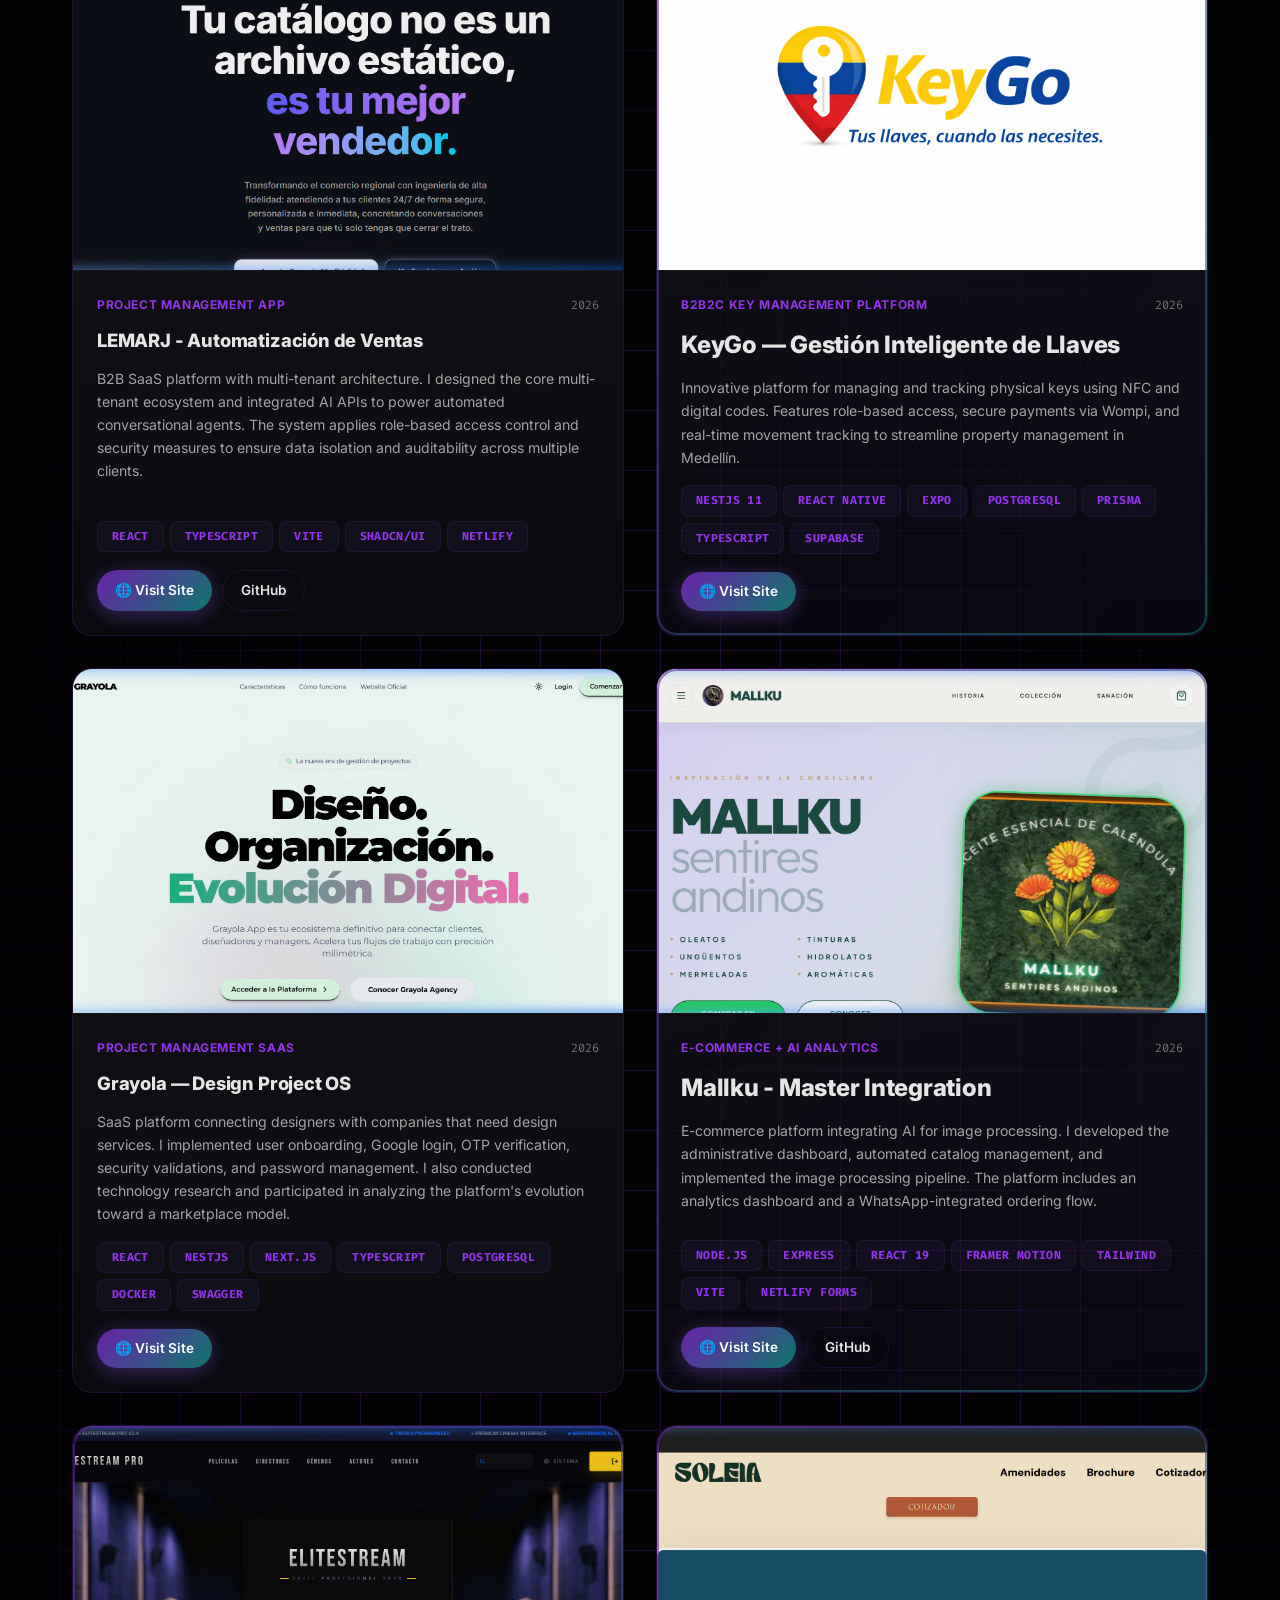
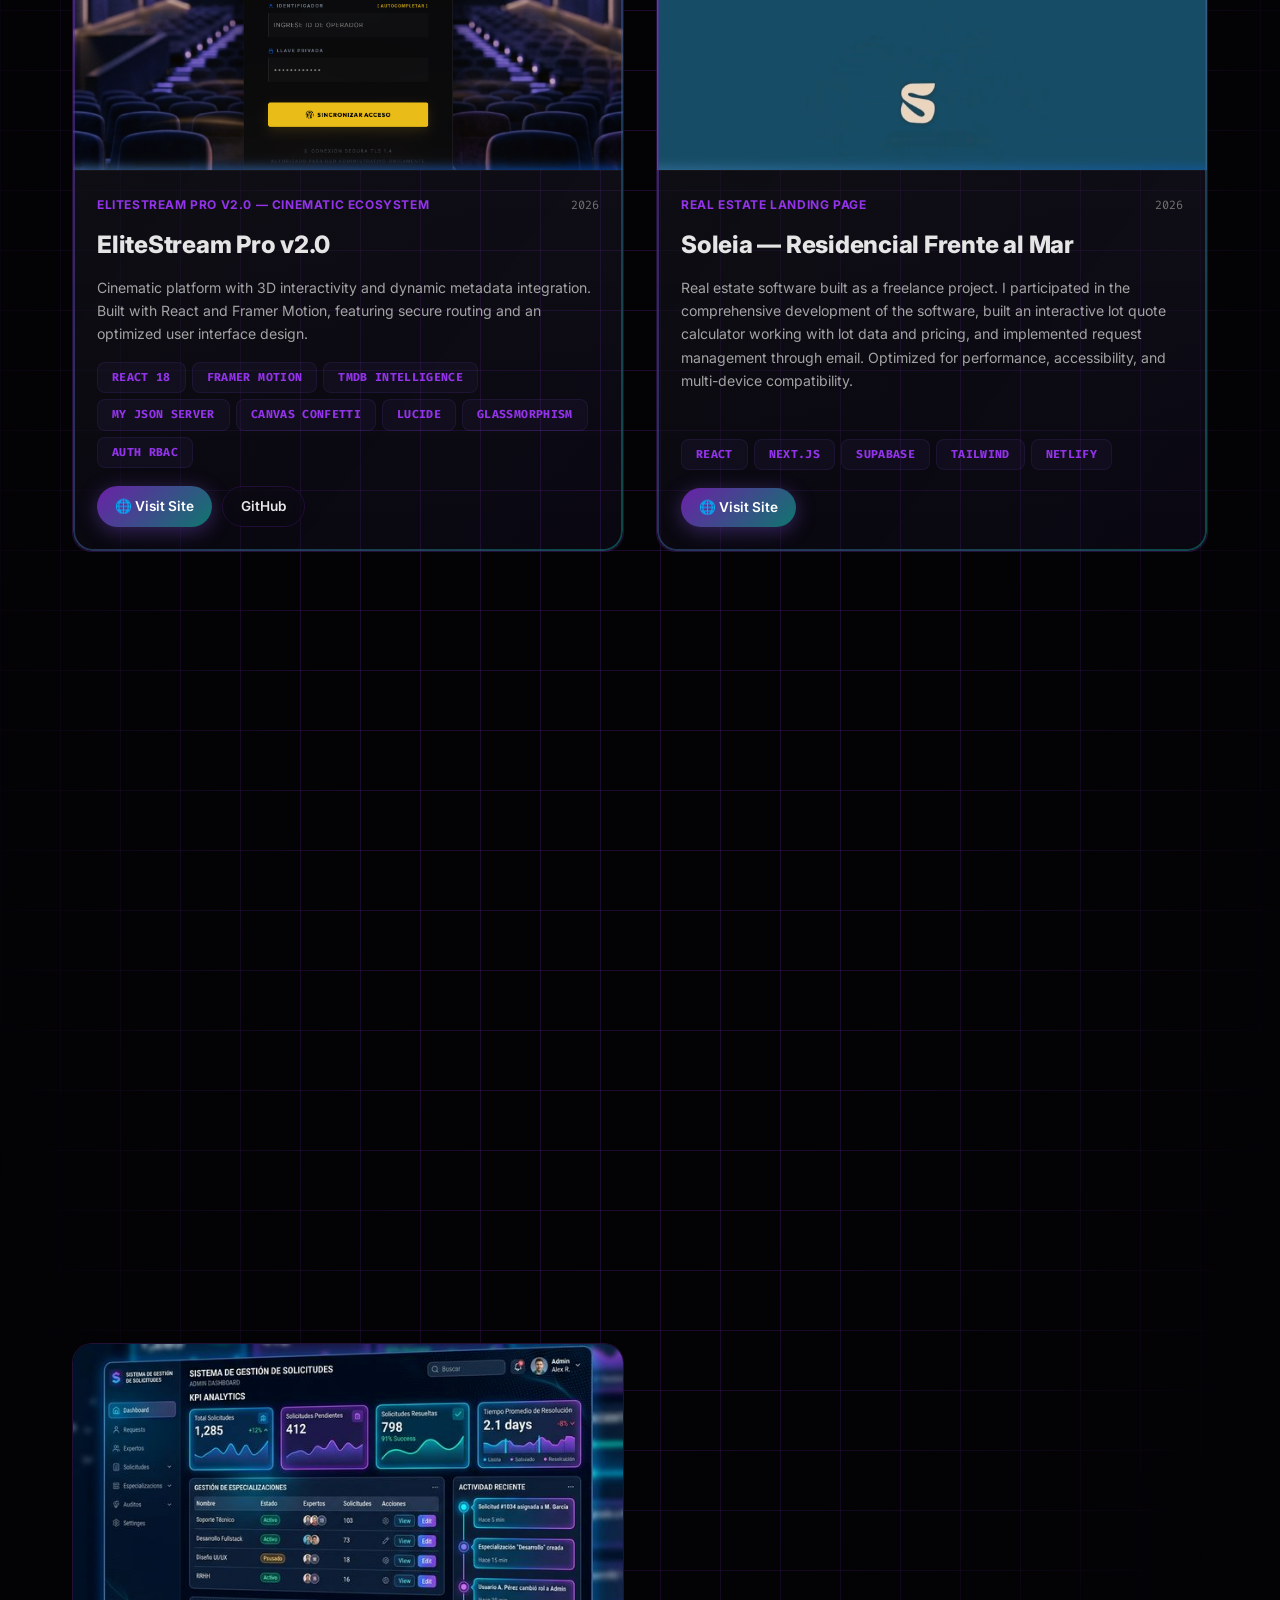
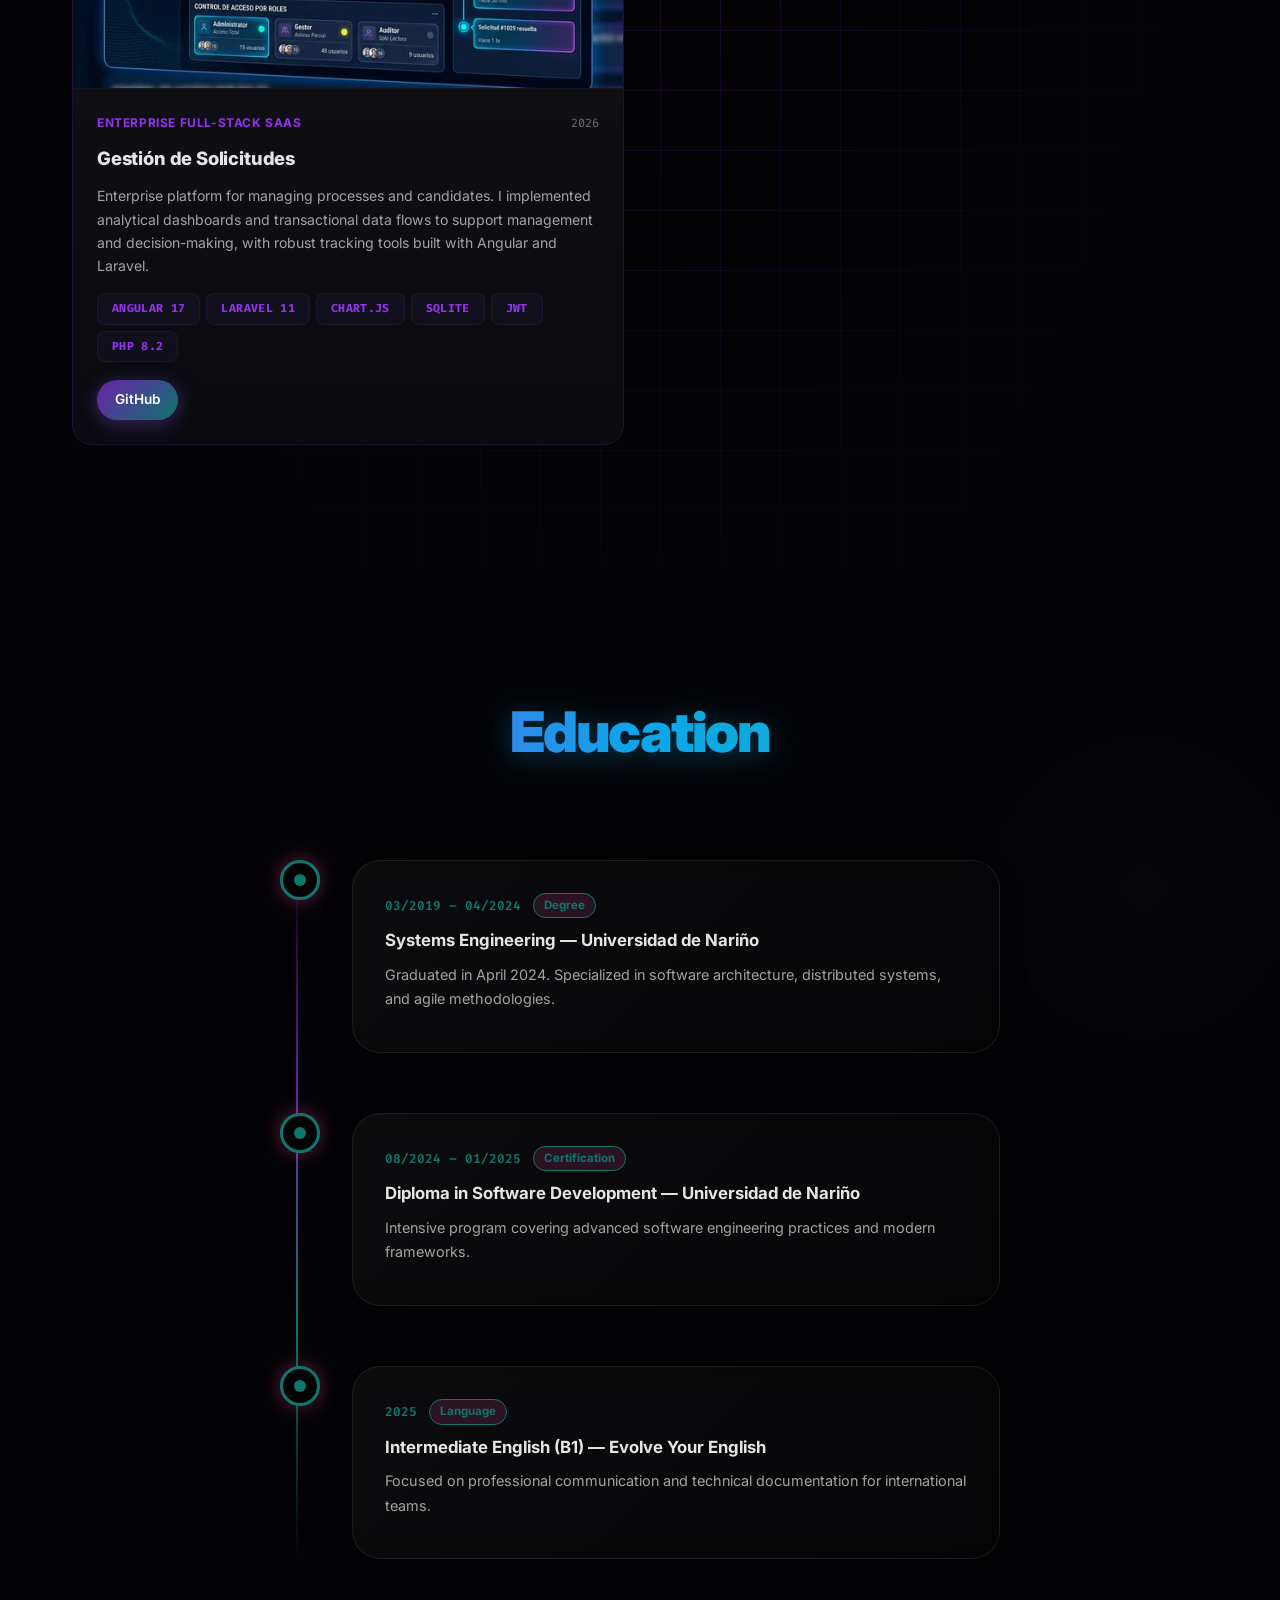
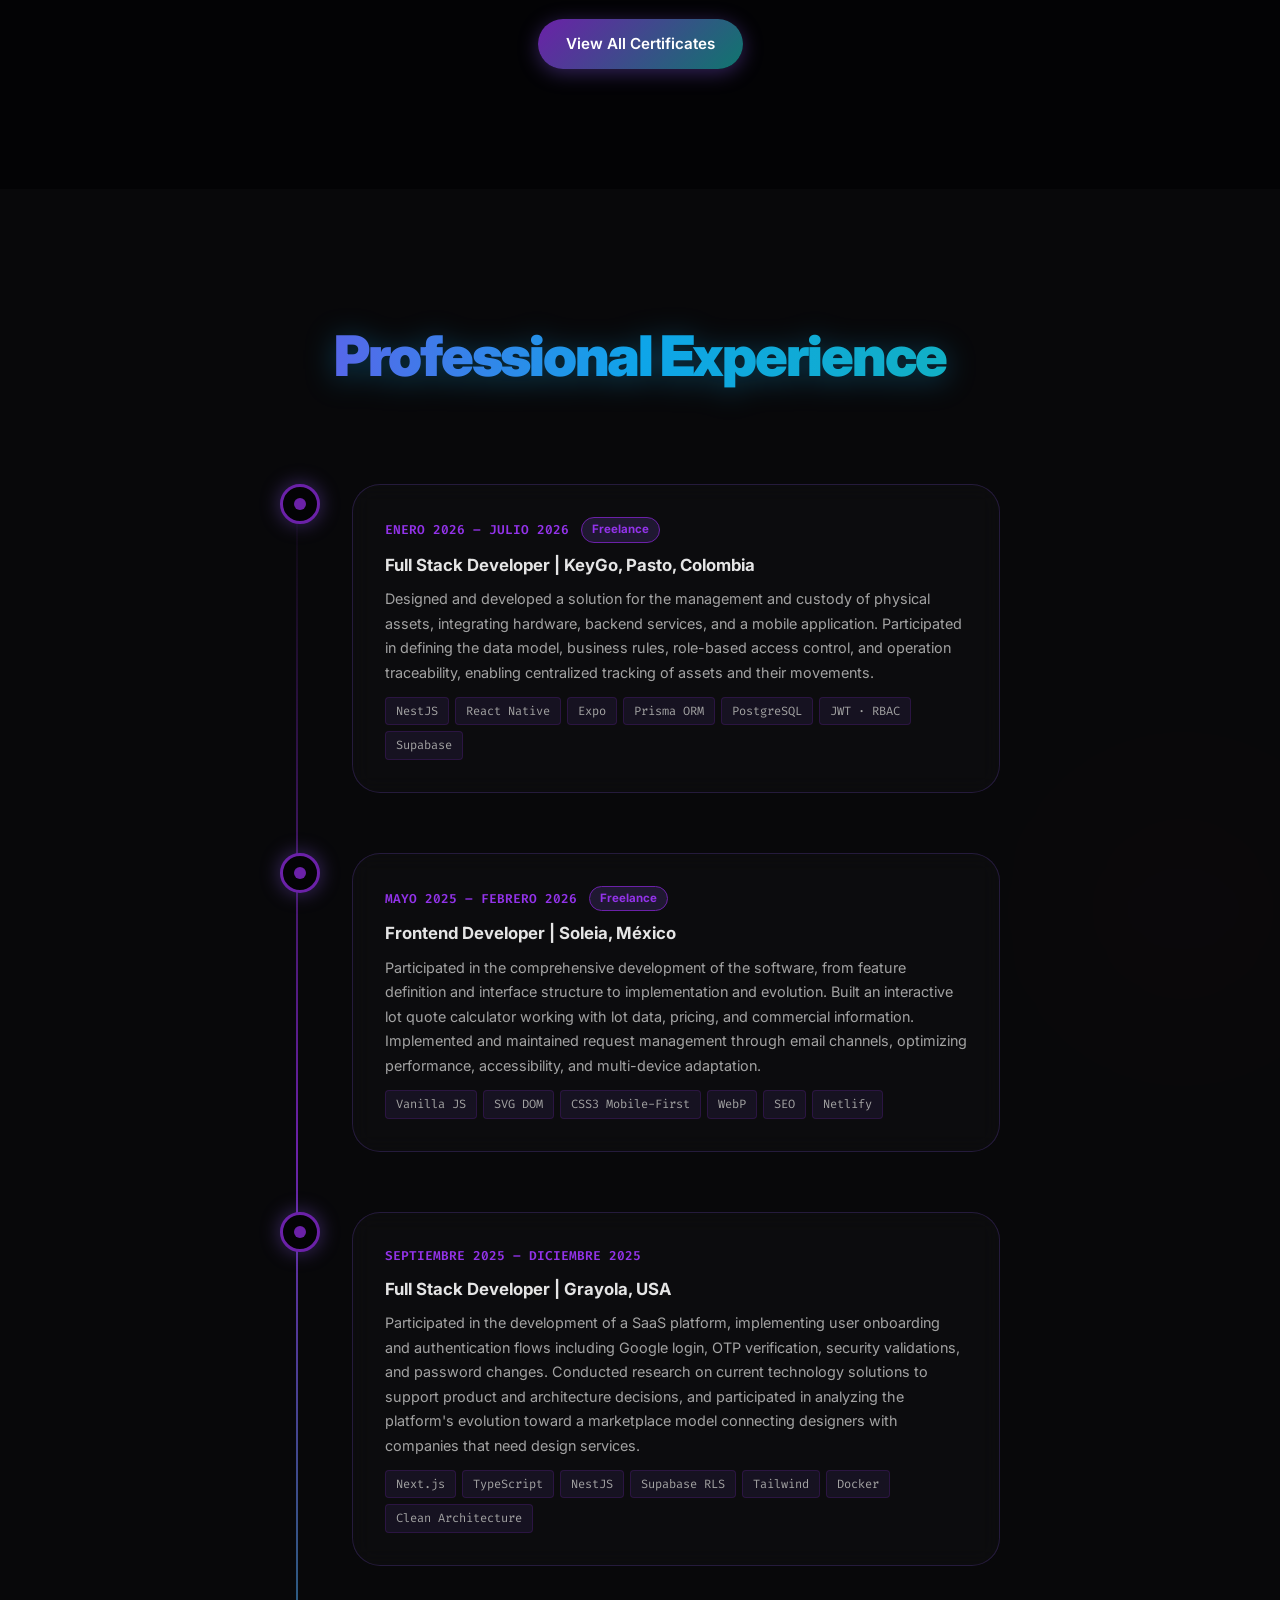
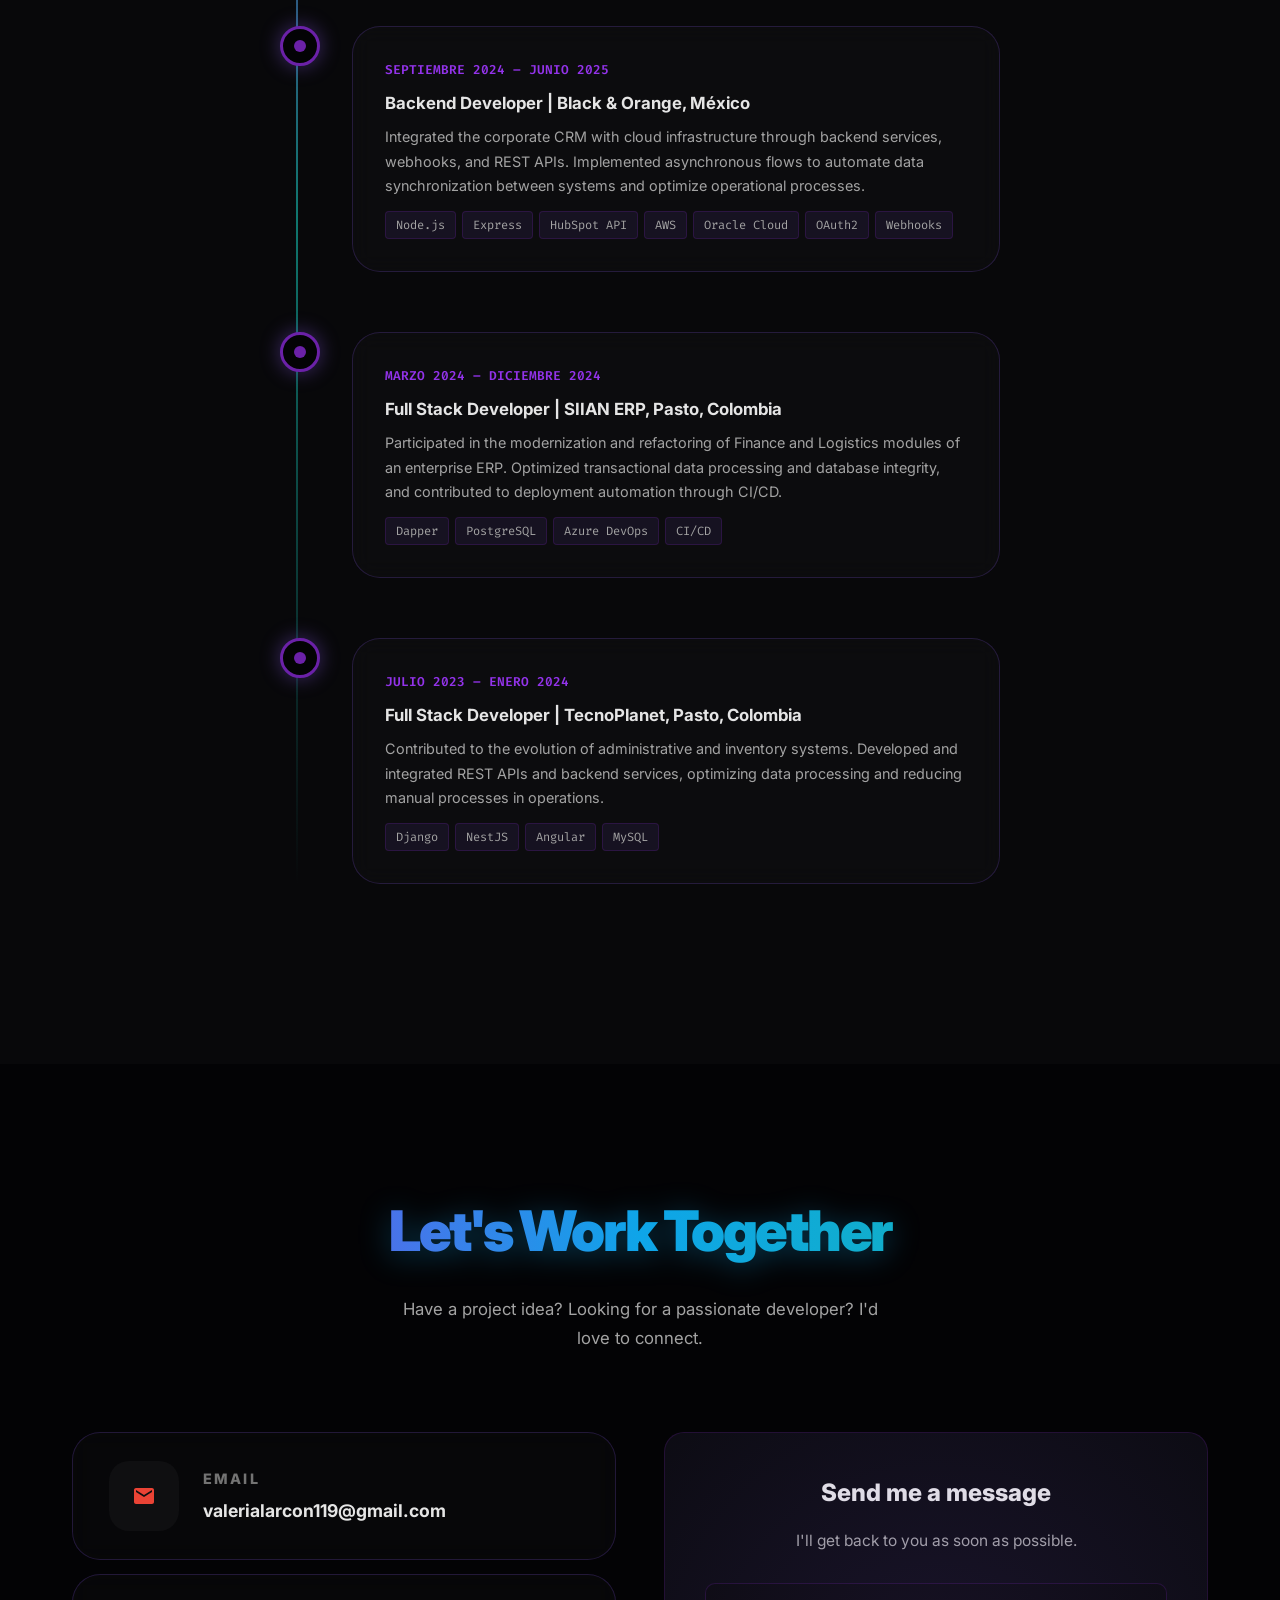
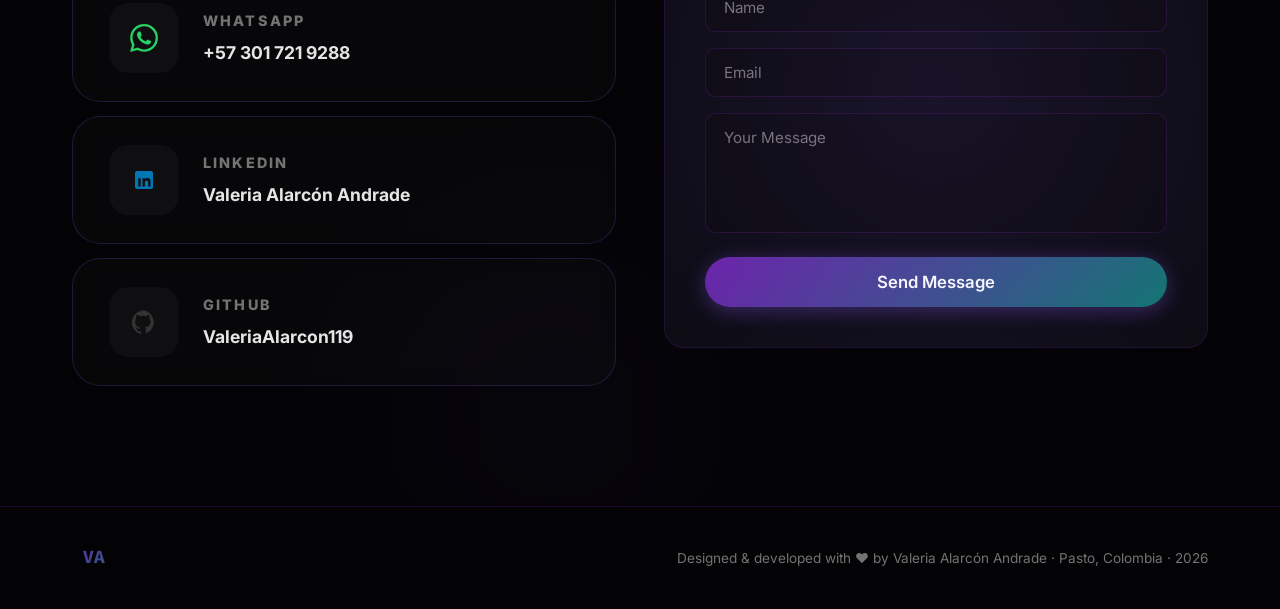
==== commit 7db79967: "act" ====
--- a/index.html
+++ b/index.html
@@ -88,9 +88,9 @@
         </span>
       </div>
       <p class="hero-description"
-        data-en="Systems Engineer with 3+ years of professional experience building end-to-end digital products for clients in Colombia, Mexico, and the USA. Specialized in secure Full Stack architectures, complex system integrations, and business flow automation."
-        data-es="Ingeniera de Sistemas con más de 3 años construyendo productos digitales completos para clientes en Colombia, México y Estados Unidos. Especializada en arquitecturas Full Stack seguras, integraciones de sistemas complejos y automatización de flujos empresariales.">
-        Systems Engineer with 3+ years of professional experience building end-to-end digital products for clients in Colombia, Mexico, and the USA.
+        data-en="Systems engineer building complete digital products for clients. Specialized in secure full stack architectures, end-to-end system integrations, and optimization and automation of business workflows."
+        data-es="Ingeniera de sistemas construyendo productos digitales completos para clientes. Especializada en arquitecturas full stack seguras, integraciones de sistemas completos y optimización y automatización de flujos empresariales.">
+        Systems engineer building complete digital products for clients. Specialized in secure full stack architectures, end-to-end system integrations, and optimization and automation of business workflows.
       </p>
       <div class="hero-cta">
         <a href="#projects" class="btn btn-primary" data-en="View my work" data-es="Ver mis proyectos">View my work</a>
@@ -131,20 +131,13 @@
       </div>
       <div class="about-grid">
         <div class="about-text">
-          <p data-en="I am a Systems Engineer from Universidad de Nariño, specializing in the development of high-impact digital products. My focus is on creating scalable architectures that bridge the gap between complex hardware requirements and high-fidelity user experiences."
-            data-es="Soy Ingeniera de Sistemas de la Universidad de Nariño, especializada en el desarrollo de productos digitales de alto impacto. Mi enfoque se centra en crear arquitecturas escalables que cierran la brecha entre requerimientos de hardware complejos y experiencias de usuario de alta fidelidad.">
-            I am a Systems Engineer from Universidad de Nariño, specializing in the development of high-impact digital
-            products.
+          <p data-en="I am a Systems Engineer from Universidad de Nariño, focused on high-impact digital products and scalable architectures that connect complex hardware requirements with high-fidelity user experiences."
+            data-es="Soy Ingeniera de Sistemas de la Universidad de Nariño, enfocada en productos digitales de alto impacto y arquitecturas escalables que conectan requerimientos de hardware complejos con experiencias de usuario de alta fidelidad.">
+            I am a Systems Engineer from Universidad de Nariño, focused on high-impact digital products and scalable architectures that connect complex hardware requirements with high-fidelity user experiences.
           </p>
-          <p data-en="Beyond my degree, I have completed a Diploma in New Software Development Technologies and specialized training in AI Integration and Digital Marketing. This multidisciplinary background allows me to lead technical projects with a clear vision of business value and technical excellence."
-            data-es="Más allá de mi título, he completado un Diplomado en Nuevas Tecnologías de Desarrollo de Software y capacitaciones especializadas en Integración de IA y Marketing Digital. Este trasfondo multidisciplinario me permite liderar proyectos técnicos con una visión clara del valor de negocio y la excelencia técnica.">
-            Beyond my degree, I have completed a Diploma in New Software Development Technologies and specialized
-            training in AI Integration and Digital Marketing.
-          </p>
-          <p data-en="With over 35 repositories on GitHub and 10+ applications deployed in production, I have a proven track record of delivering robust, secure, and performant solutions for diverse industries."
-            data-es="Con más de 35 repositorios en GitHub y más de 10 aplicaciones desplegadas en producción, tengo una trayectoria comprobada entregando soluciones robustas, seguras y eficientes para diversas industrias.">
-            With over 35 repositories on GitHub and 10+ applications deployed in production, I have a proven track
-            record of delivering robust solutions.
+          <p data-en="I also completed a Diploma in New Software Development Technologies and training in AI Integration and Digital Marketing, which lets me lead technical projects with a clear view of business value and technical excellence."
+            data-es="También completé un Diplomado en Nuevas Tecnologías de Desarrollo de Software y capacitaciones en Integración de IA y Marketing Digital, lo que me permite liderar proyectos técnicos con una visión clara del valor de negocio y la excelencia técnica.">
+            I also completed a Diploma in New Software Development Technologies and training in AI Integration and Digital Marketing, which lets me lead technical projects with a clear view of business value and technical excellence.
           </p>
           <div class="about-links">
             <a href="https://github.com/ValeriaAlarcon119" target="_blank" class="about-link btn-github">
@@ -176,16 +169,16 @@
             <div class="info-card-icon">🎓</div>
             <div>
               <h4 data-en="Education" data-es="Educación">Education</h4>
-              <p>Ingeniería de Sistemas</p>
-              <span data-en="U. de Nariño + AI/UX Spec." data-es="U. de Nariño + Especialidad IA/UX">U. de Nariño + AI/UX Spec.</span>
+              <p data-en="Systems Engineering" data-es="Ingeniería de Sistemas">Systems Engineering</p>
+              <span data-en="UdeNariño + Diploma in New Software Development Technologies" data-es="UdeNariño + Diplomado en Nuevas Tecnologías de Desarrollo de Software">UdeNariño + Diploma in New Software Development Technologies</span>
             </div>
           </div>
           <div class="info-card">
             <div class="info-card-icon">🏆</div>
             <div>
               <h4 data-en="Certifications" data-es="Certificaciones">Certifications</h4>
-              <p data-en="AI & Marketing" data-es="IA y Marketing">AI & Marketing</p>
-              <span data-en="Advanced Software Dev" data-es="Desarrollo Software Avanzado">Advanced Software Dev</span>
+              <p data-en="English certifications" data-es="Certificaciones en inglés">English certifications</p>
+              <span data-en="Proven professional certifications" data-es="Certificaciones laborales comprobadas">Proven professional certifications</span>
             </div>
           </div>
           <div class="info-card">
@@ -199,9 +192,9 @@
           <div class="info-card">
             <div class="info-card-icon">🚀</div>
             <div>
-              <h4>Impact</h4>
-              <p data-en="10+ Live Apps" data-es="10+ Apps en Vivo">10+ Live Apps</p>
-              <span data-en="35+ Repositories" data-es="35+ Repositorios">35+ Repositories</span>
+              <h4 data-en="Impact" data-es="Impacto">Impact</h4>
+              <p data-en="Live apps" data-es="Apps en vivo">Live apps</p>
+              <span data-en="Repositories available on GitHub" data-es="Repositorios disponibles en GitHub">Repositories available on GitHub</span>
             </div>
           </div>
         </div>
@@ -224,17 +217,13 @@
             <span class="skill-cat-icon">⚡</span> Frontend
           </h3>
           <div class="skill-tags">
-            <span class="skill-tag skill-expert">Angular 17+</span>
-            <span class="skill-tag skill-expert">React 19</span>
-            <span class="skill-tag skill-expert">React Native (Expo)</span>
-            <span class="skill-tag skill-advanced">Next.js</span>
+            <span class="skill-tag skill-expert">React</span>
+            <span class="skill-tag skill-expert">React Native</span>
             <span class="skill-tag skill-advanced">TypeScript</span>
             <span class="skill-tag skill-advanced">JavaScript ES6+</span>
             <span class="skill-tag skill-advanced">Tailwind CSS</span>
             <span class="skill-tag skill-advanced">shadcn/ui</span>
-            <span class="skill-tag skill-medium">Framer Motion</span>
-            <span class="skill-tag skill-medium">HTML5 / CSS3</span>
-            <span class="skill-tag skill-medium">Angular Material</span>
+            <span class="skill-tag skill-advanced">HTML5</span>
           </div>
         </div>
         <div class="skill-category">
@@ -242,15 +231,12 @@
             <span class="skill-cat-icon">🛠️</span> Backend
           </h3>
           <div class="skill-tags">
-            <span class="skill-tag skill-expert">NestJS</span>
-            <span class="skill-tag skill-expert">Node.js / Express</span>
-            <span class="skill-tag skill-advanced">ASP.NET Core / C#</span>
+            <span class="skill-tag skill-expert">Node.js</span>
+            <span class="skill-tag skill-advanced">NestJS</span>
             <span class="skill-tag skill-advanced">REST APIs</span>
             <span class="skill-tag skill-advanced">JWT Auth · RBAC</span>
             <span class="skill-tag skill-advanced">Prisma ORM</span>
             <span class="skill-tag skill-advanced">OpenAI API</span>
-            <span class="skill-tag skill-medium">Laravel 11</span>
-            <span class="skill-tag skill-medium">Swagger</span>
           </div>
         </div>
         <div class="skill-category">
@@ -288,11 +274,9 @@
       </div>
       <div class="skill-legend">
         <span class="legend-item"><span class="skill-tag skill-expert"
-            style="font-size:0.7rem;padding:3px 10px">Expert</span></span>
+            style="font-size:0.7rem;padding:3px 10px" data-en="Expert" data-es="Expert">Expert</span></span>
         <span class="legend-item"><span class="skill-tag skill-advanced"
-            style="font-size:0.7rem;padding:3px 10px">Advanced</span></span>
-        <span class="legend-item"><span class="skill-tag skill-medium"
-            style="font-size:0.7rem;padding:3px 10px">Intermediate</span></span>
+            style="font-size:0.7rem;padding:3px 10px" data-en="Complement" data-es="Complement">Complement</span></span>
       </div>
     </div>
   </section>
@@ -398,7 +382,7 @@
               SaaS platform connecting designers with companies that need design services. I implemented user onboarding, Google login, OTP verification, security validations, and password management. I also conducted technology research and participated in analyzing the platform's evolution toward a marketplace model.
             </p>
             <div class="project-stack">
-              <span>NestJS</span><span>Next.js</span><span>TypeScript</span><span>PostgreSQL</span><span>Docker</span><span>Swagger</span>
+              <span>React</span><span>NestJS</span><span>Next.js</span><span>TypeScript</span><span>PostgreSQL</span><span>Docker</span><span>Swagger</span>
             </div>
             <div class="project-actions">
               <a href="https://grayola.netlify.app" target="_blank" class="btn btn-sm btn-primary"
@@ -762,7 +746,7 @@
                data-es="Participé en la modernización y refactorización de módulos de Finanzas y Logística de un ERP empresarial. Optimicé el procesamiento de información transaccional y la integridad de las bases de datos, y contribuí en la automatización del despliegue mediante CI/CD.">
                Participated in the modernization and refactoring of Finance and Logistics modules of an enterprise ERP. Optimized transactional data processing and database integrity, and contributed to deployment automation through CI/CD.
             </p>
-            <div class="timeline-tags"><span>ASP.NET Core</span><span>C#</span><span>Entity Framework</span><span>Dapper</span><span>PostgreSQL</span><span>Azure DevOps</span><span>CI/CD</span></div>
+            <div class="timeline-tags"><span>Dapper</span><span>PostgreSQL</span><span>Azure DevOps</span><span>CI/CD</span></div>
           </div>
         </div>
 
@@ -778,7 +762,7 @@
                data-es="Contribuí en la evolución de sistemas administrativos y de inventario. Desarrollé e integré APIs REST y servicios backend, optimizando el procesamiento de datos y reduciendo procesos manuales en la operación.">
                Contributed to the evolution of administrative and inventory systems. Developed and integrated REST APIs and backend services, optimizing data processing and reducing manual processes in operations.
             </p>
-            <div class="timeline-tags"><span>Django</span><span>Laravel</span><span>NestJS</span><span>Angular</span><span>MySQL</span></div>
+            <div class="timeline-tags"><span>Django</span><span>NestJS</span><span>Angular</span><span>MySQL</span></div>
           </div>
         </div>
       </div>
@@ -1046,8 +1030,8 @@
           <span class="cv-lang-name">English</span>
           <span class="cv-lang-desc" data-en="Systems Engineer" data-es="Systems Engineer">Systems Engineer</span>
         </a>
-        <a href="CV_Valeria_Alarcon_ES.pdf"
-           download="CV_Valeria_Alarcon_ES.pdf"
+        <a href="CV%20-%20Valeria%20Alejandra%202026..pdf"
+           download="CV - Valeria Alejandra 2026.pdf"
            class="cv-lang-btn cv-lang-es"
            onclick="closeCvModal()">
           <img src="https://flagcdn.com/w80/co.png" alt="Español" class="cv-lang-flag-img">
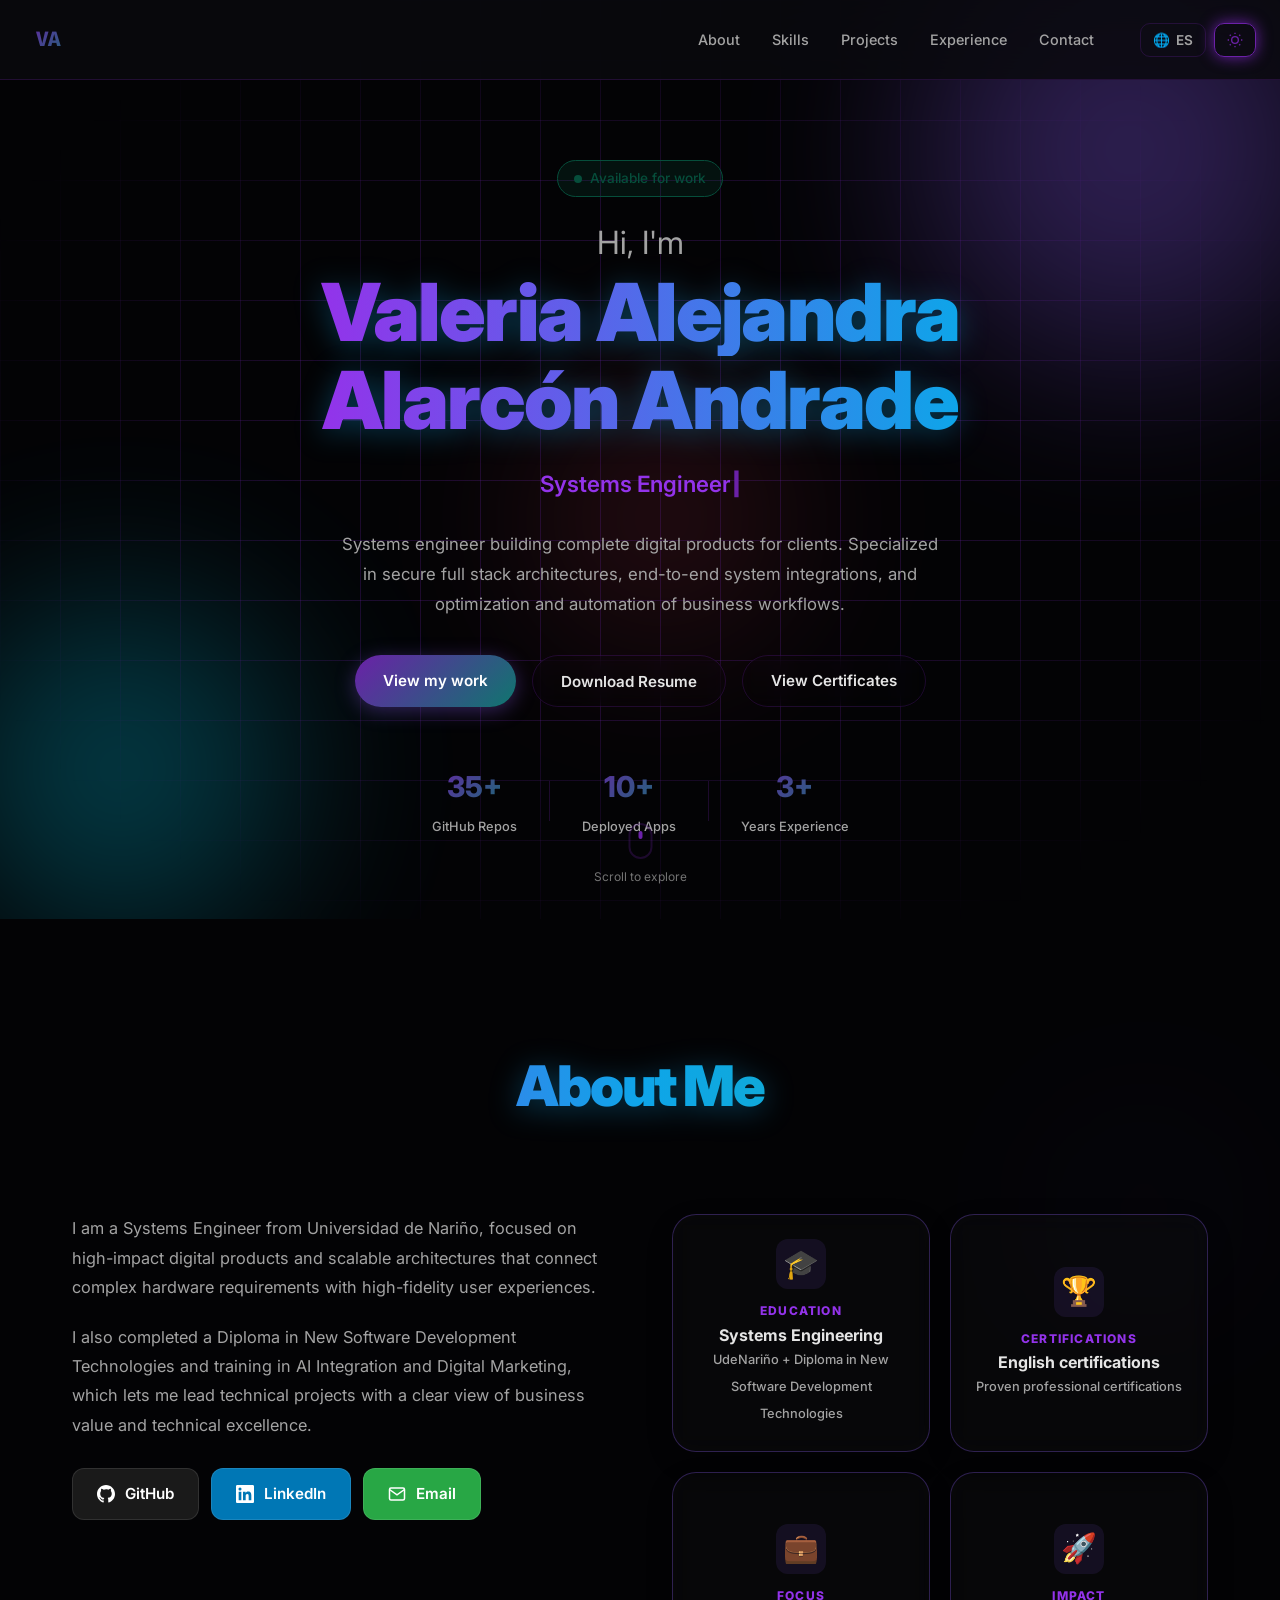
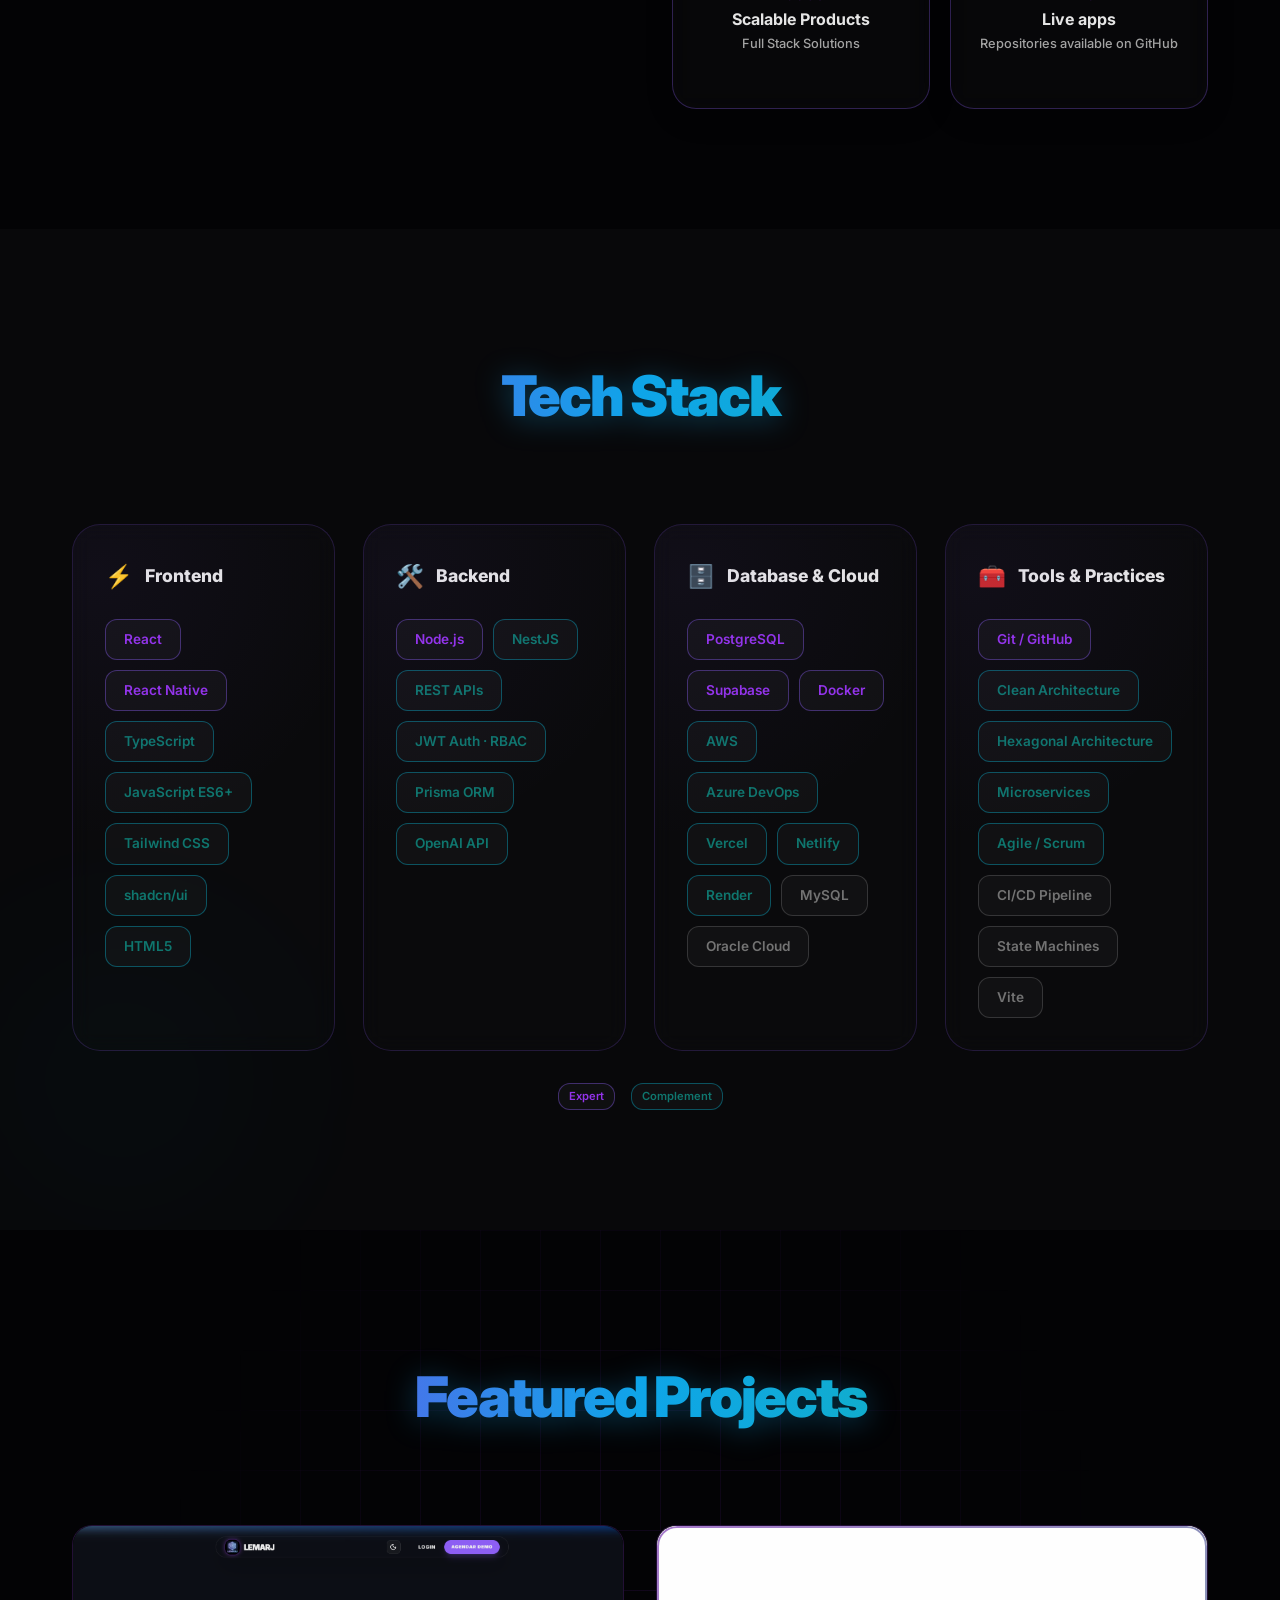
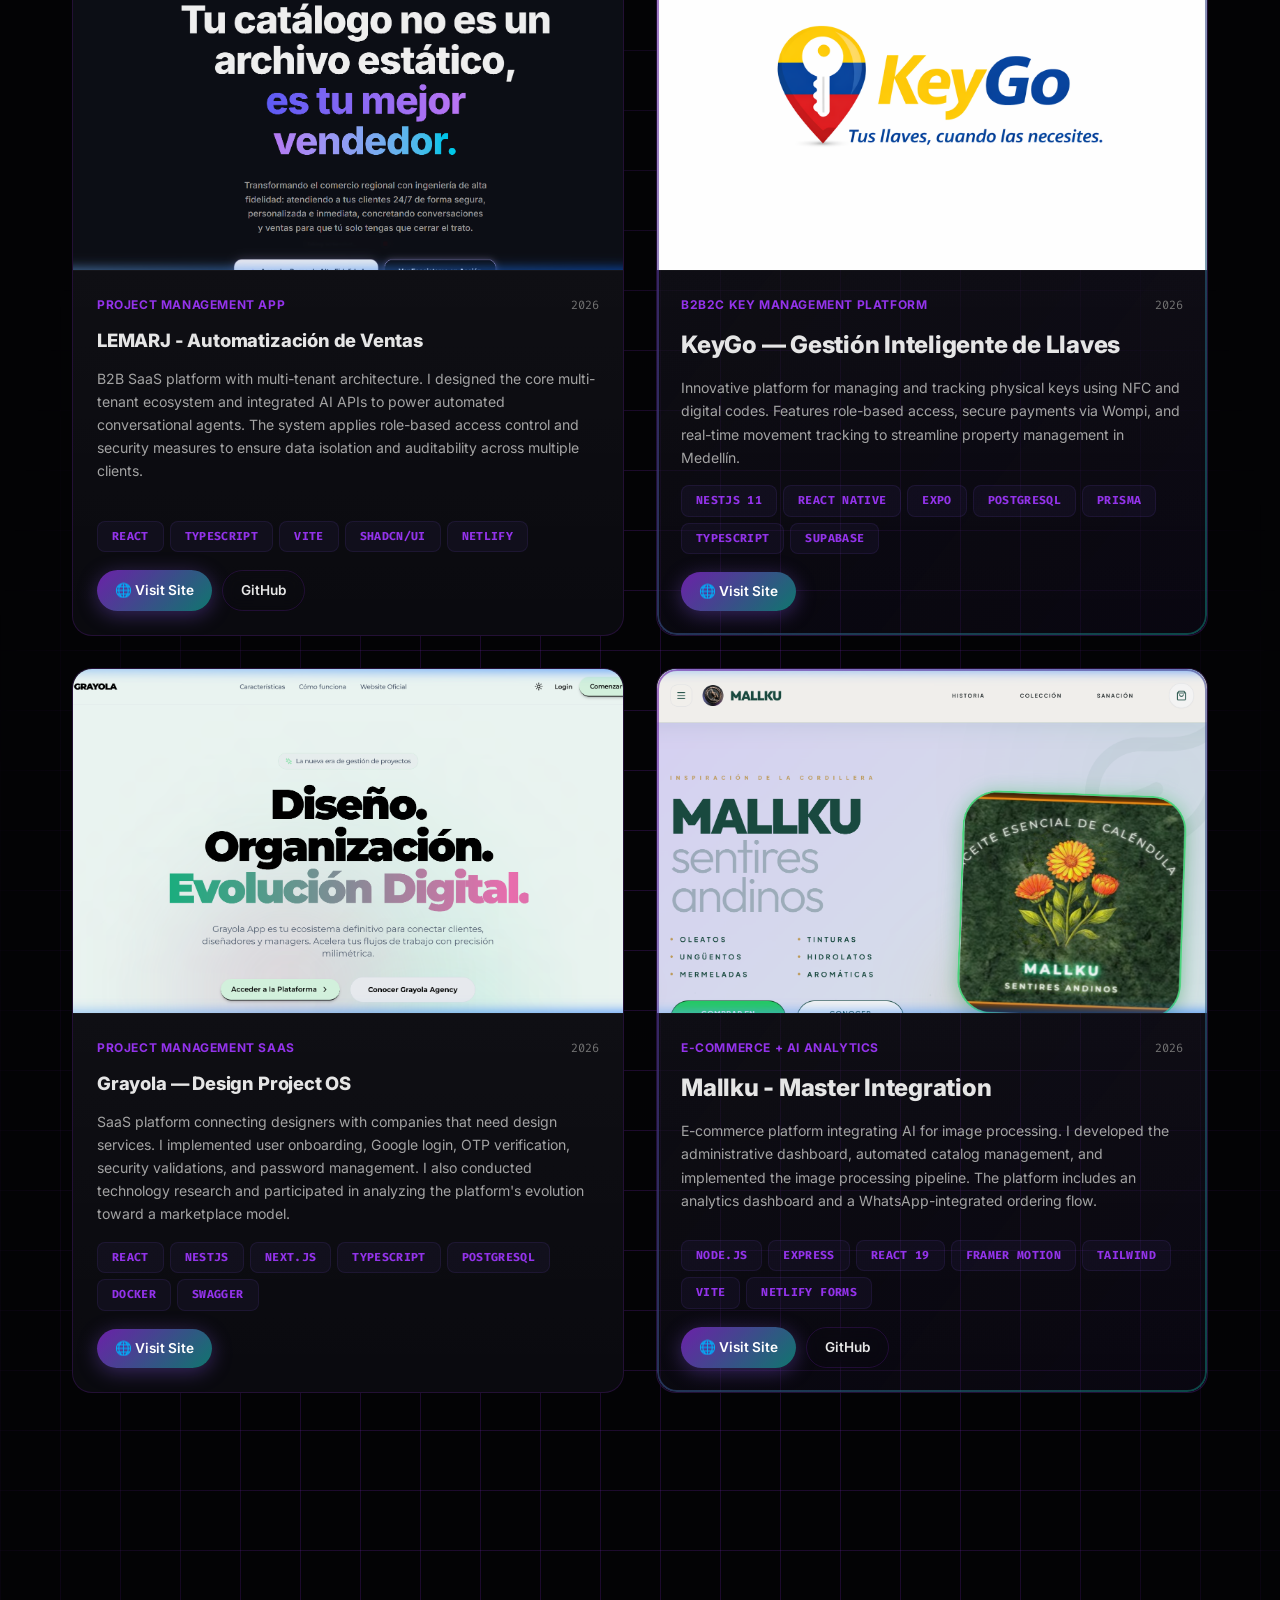
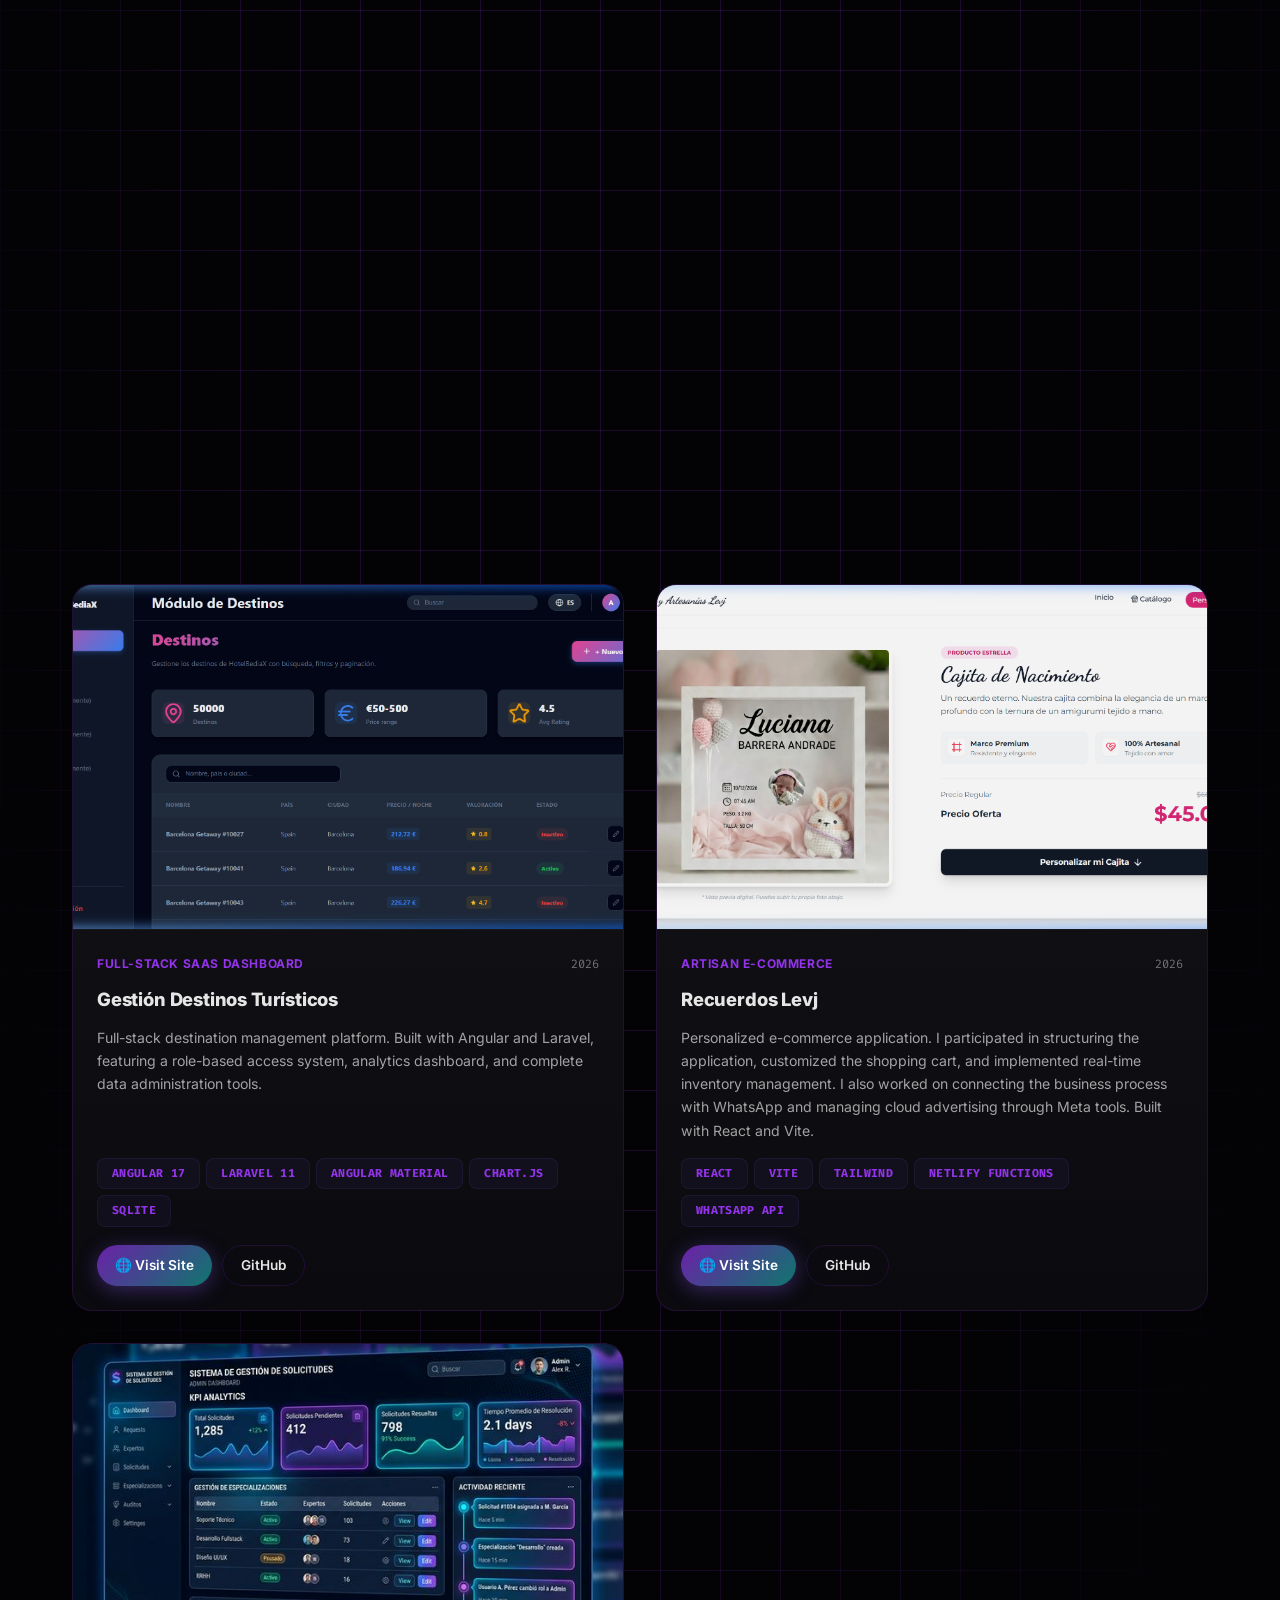
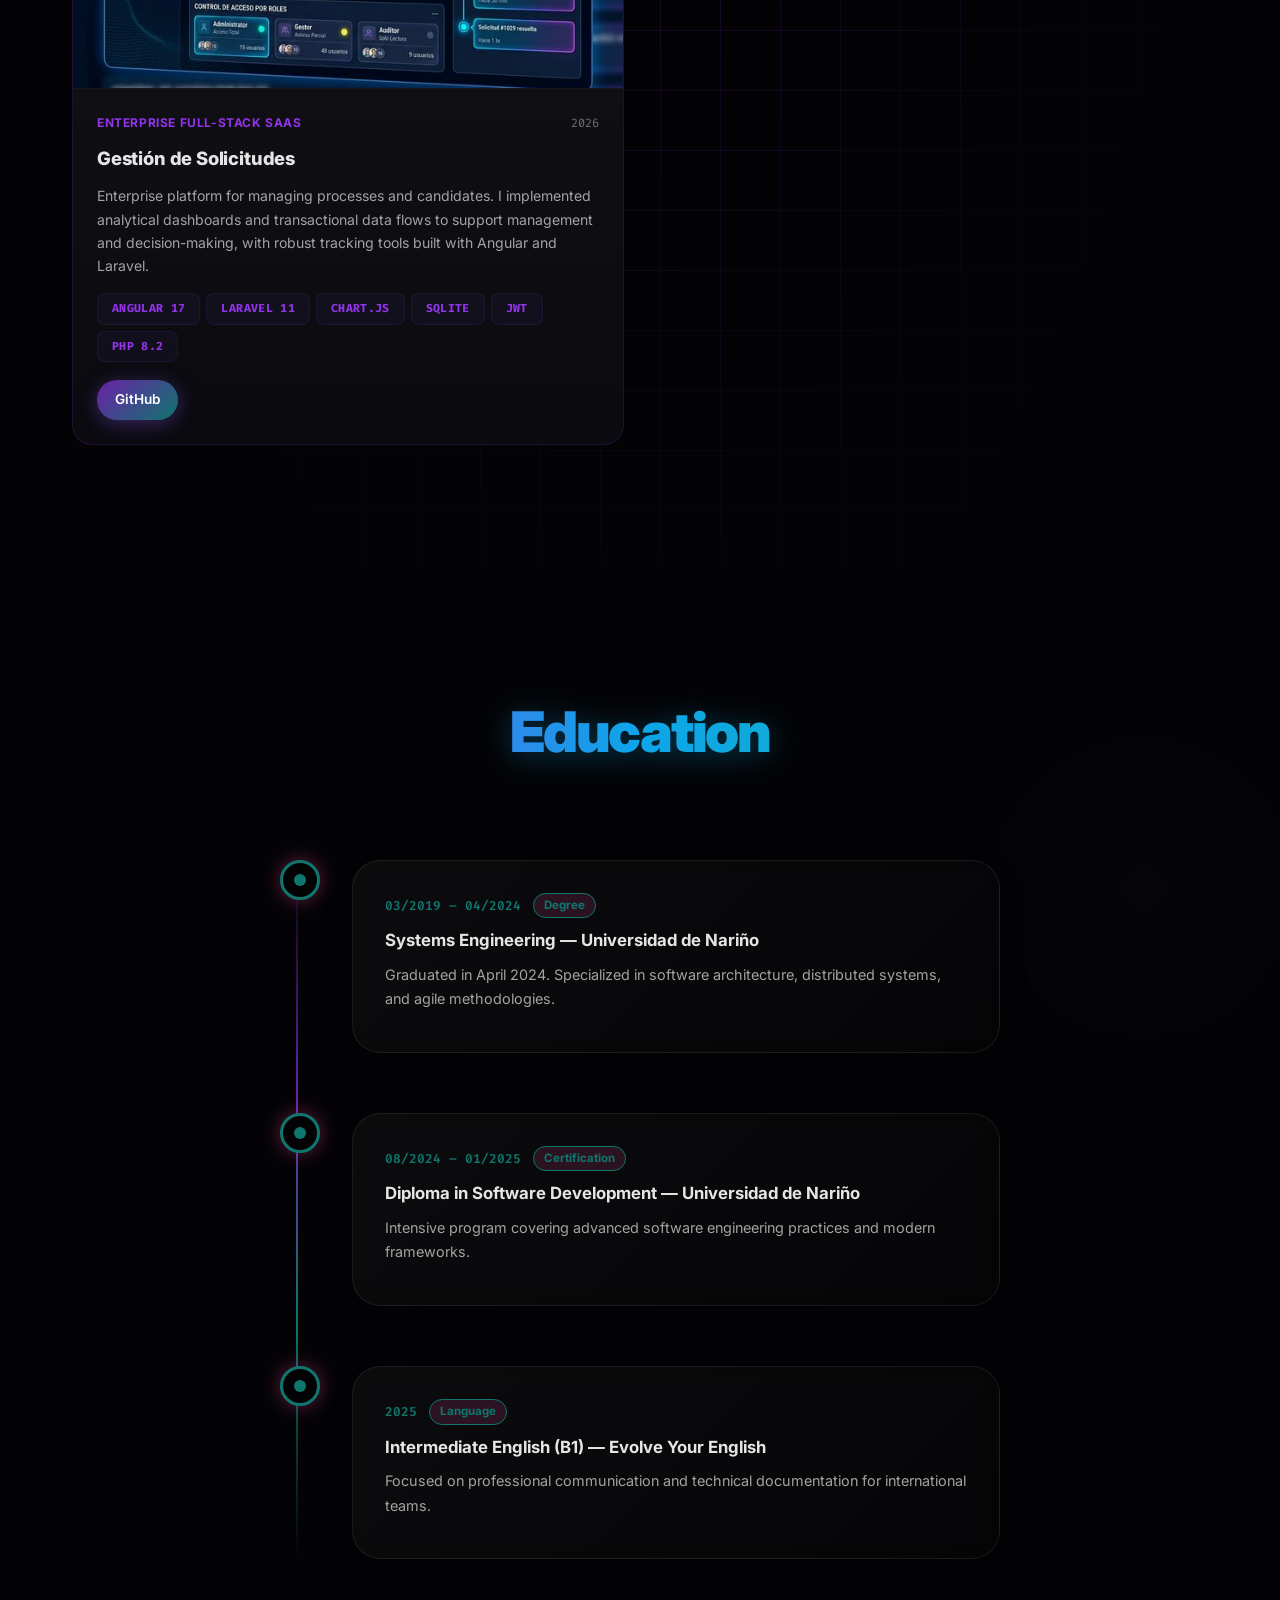
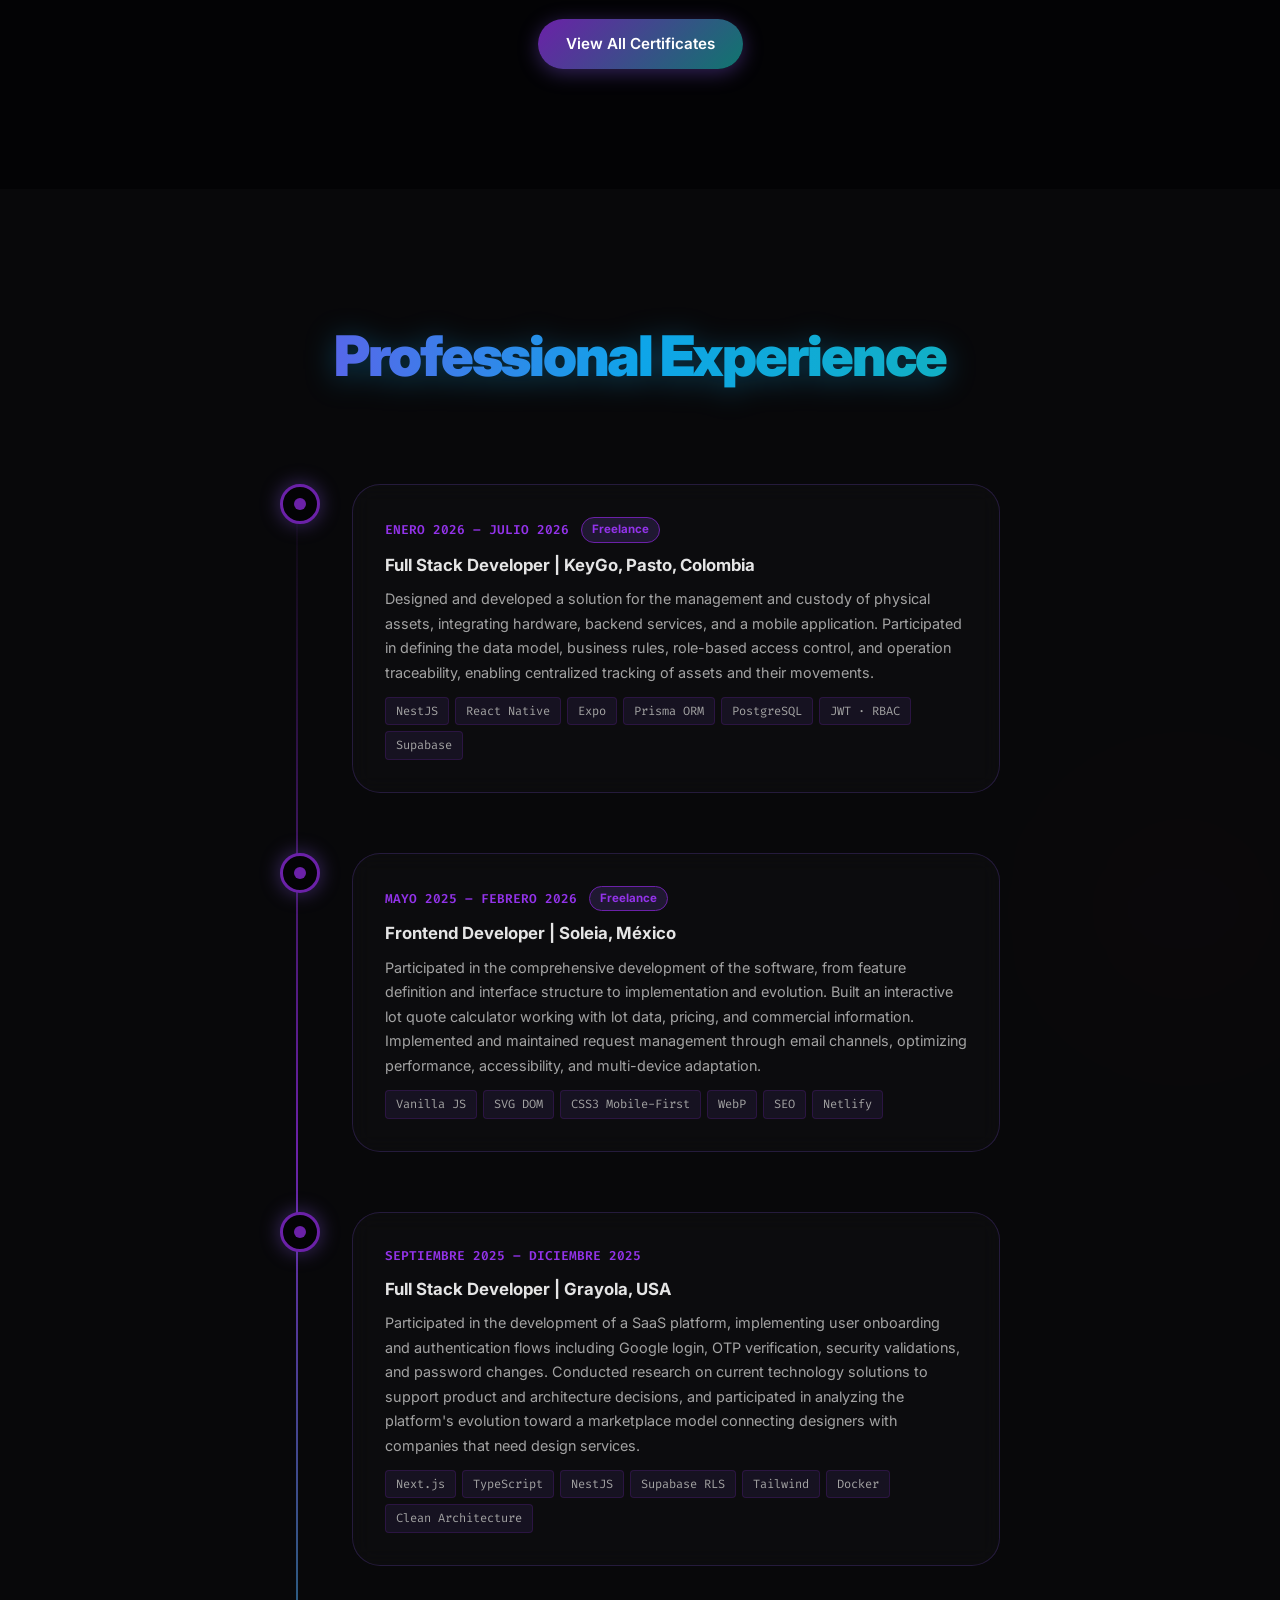
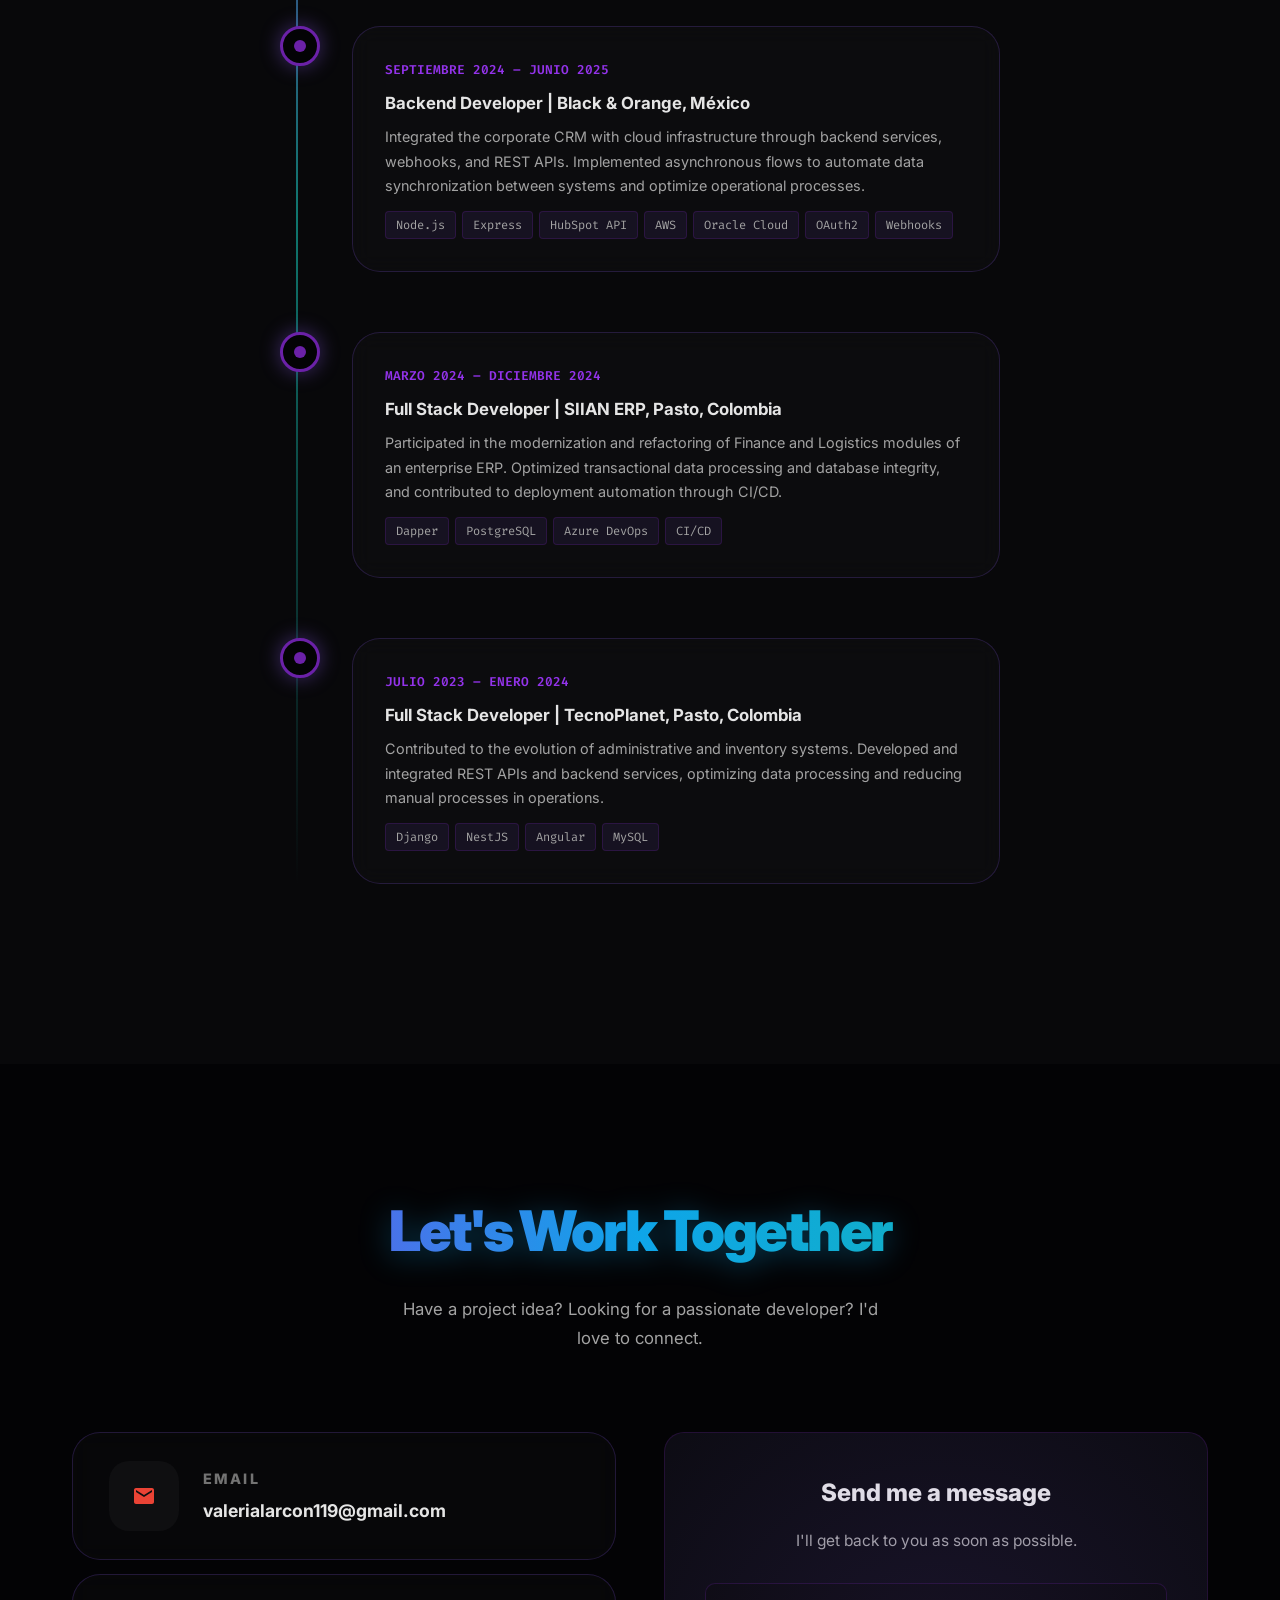
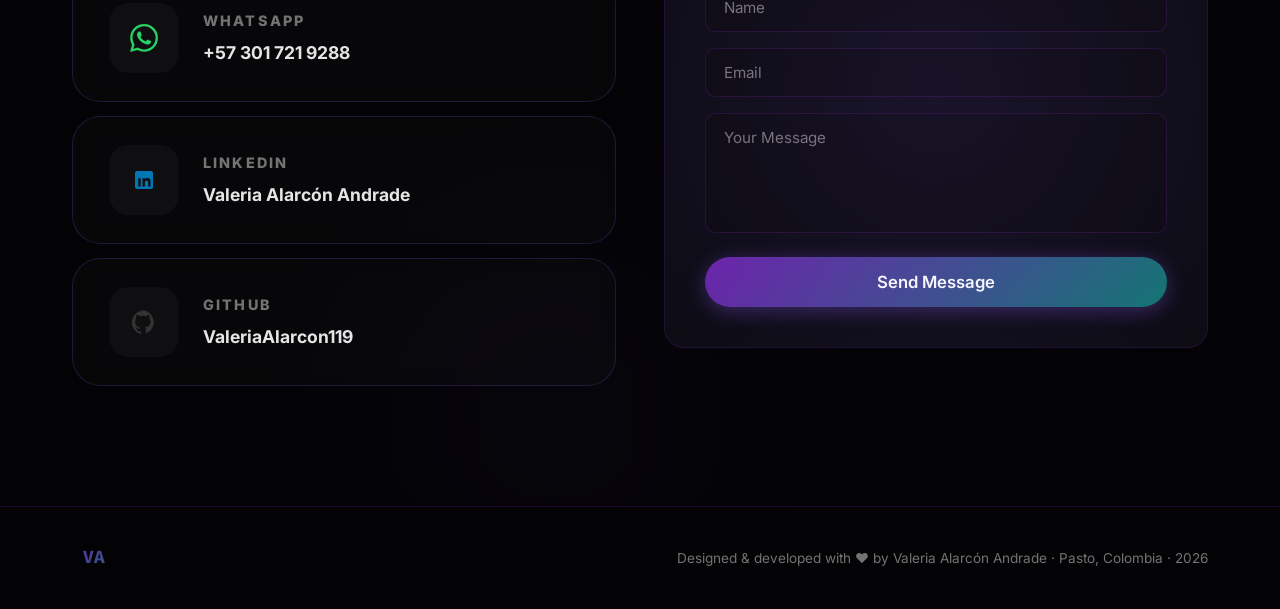
==== commit 1cb07949: "act" ====
--- a/index.html
+++ b/index.html
@@ -650,7 +650,7 @@
       </div>
       
       <div style="text-align: center; margin-top: 48px;">
-        <a href="https://drive.google.com/file/d/1r1vmTZxBP22R7x5FgcsZT05hi8ZSpGHh/view" target="_blank" 
+        <a href="https://drive.google.com/file/d/1zRcvQIG7dD9scVoojNev8FL25mEXnJlt/view?usp=sharing" target="_blank" 
            class="btn btn-primary" data-en="View All Certificates" data-es="Ver Certificados">
            Ver Certificados
         </a>
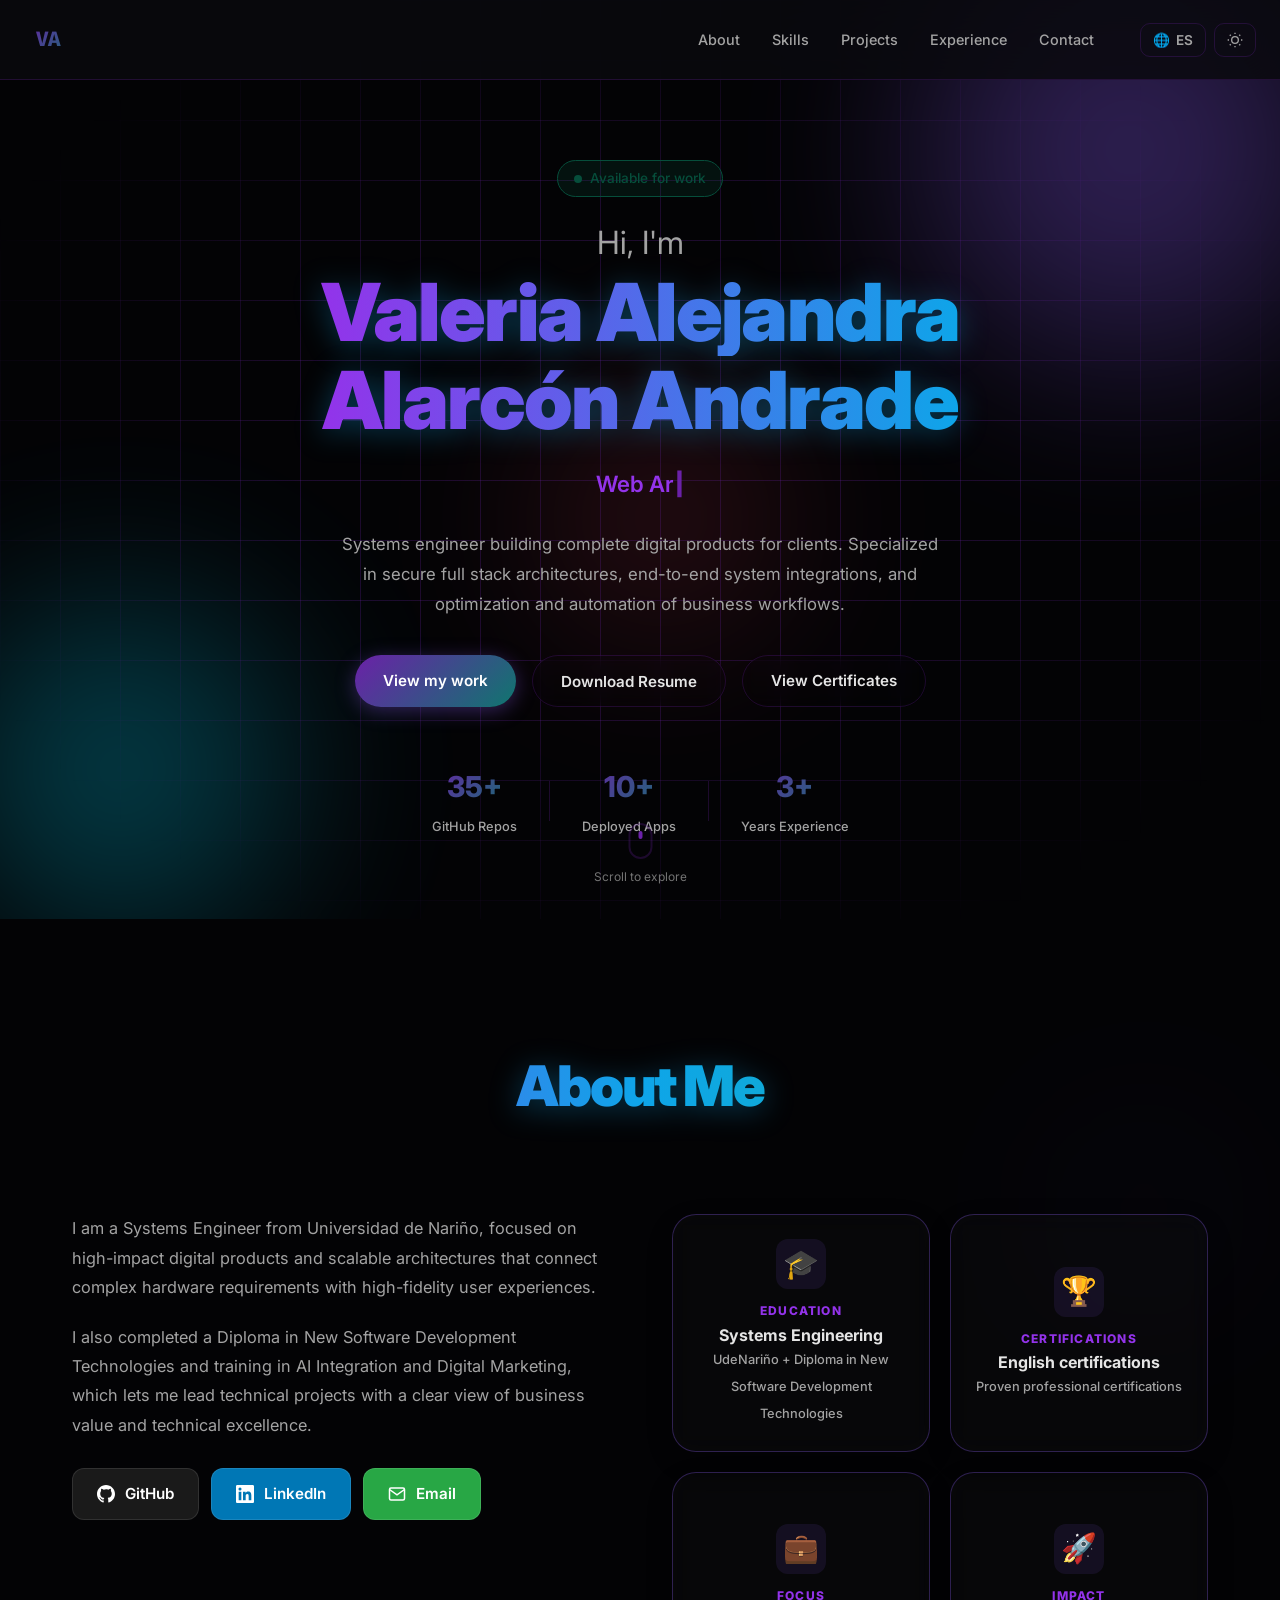
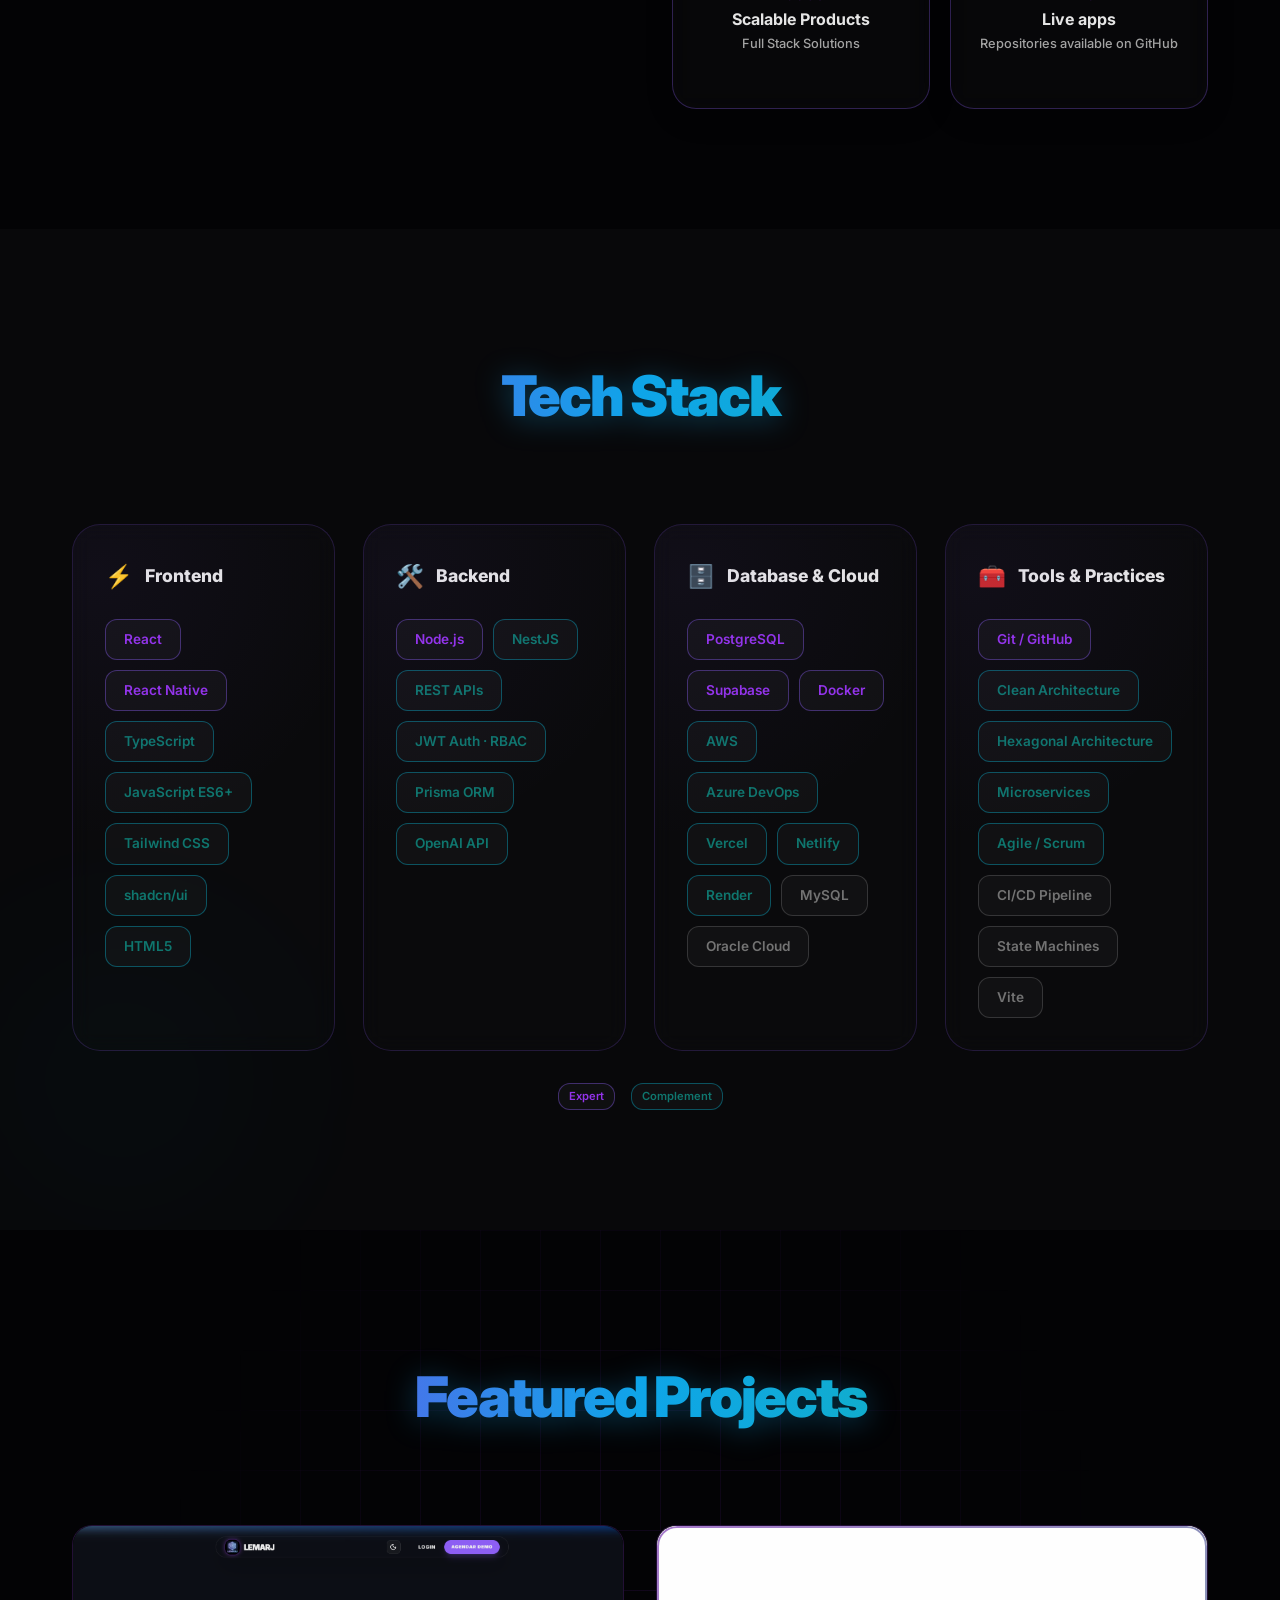
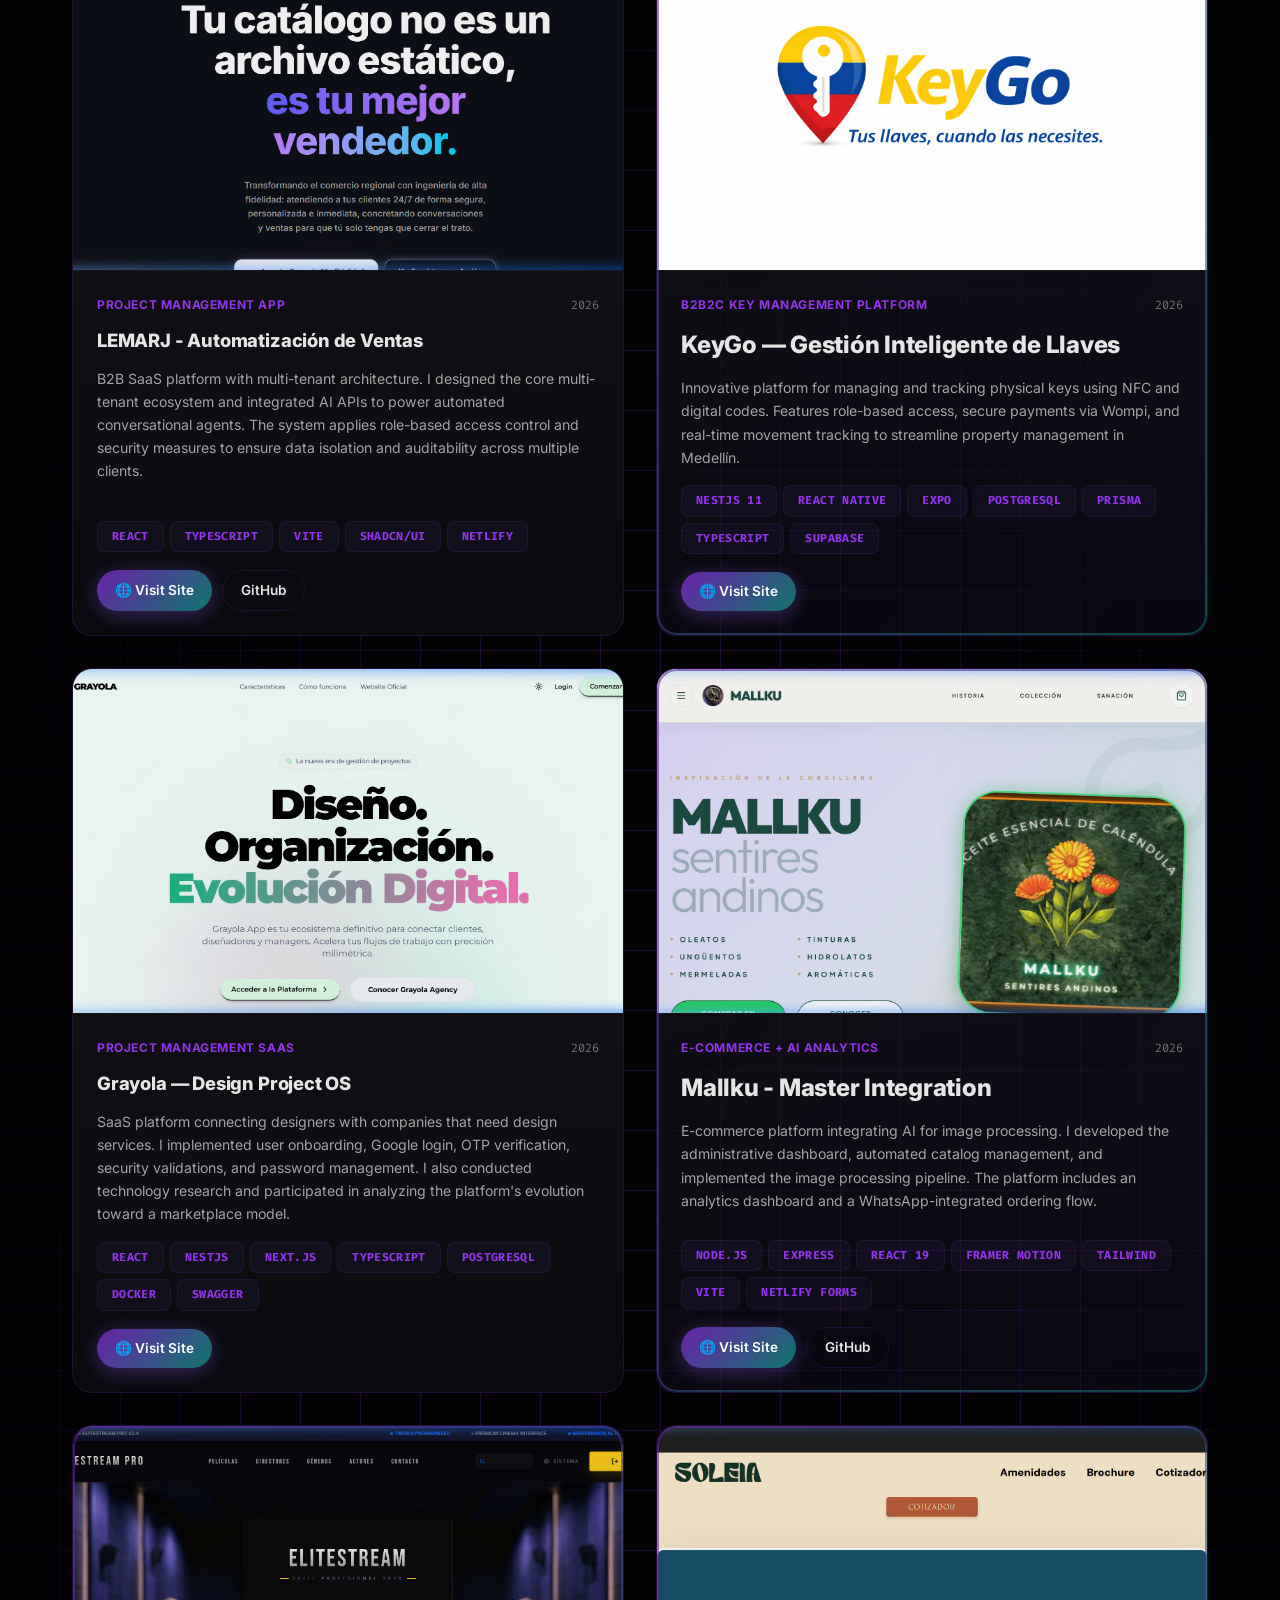
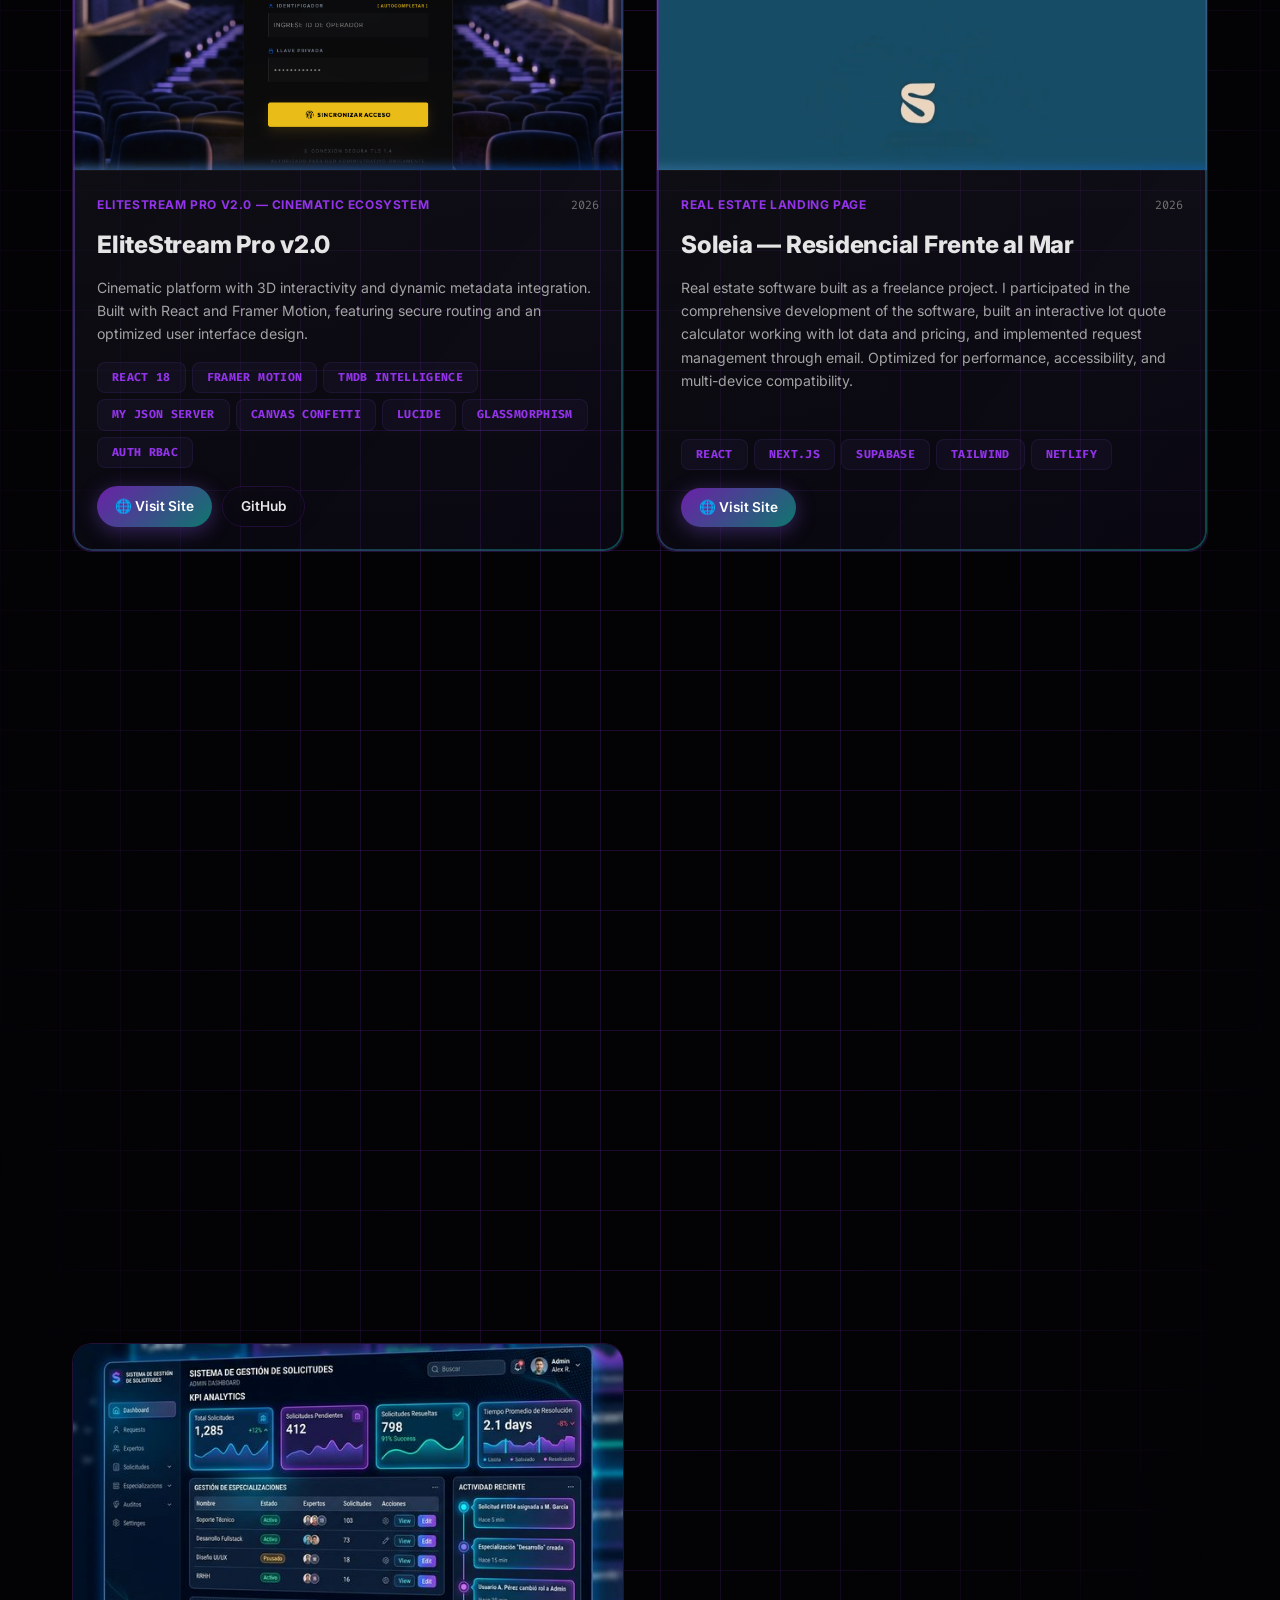
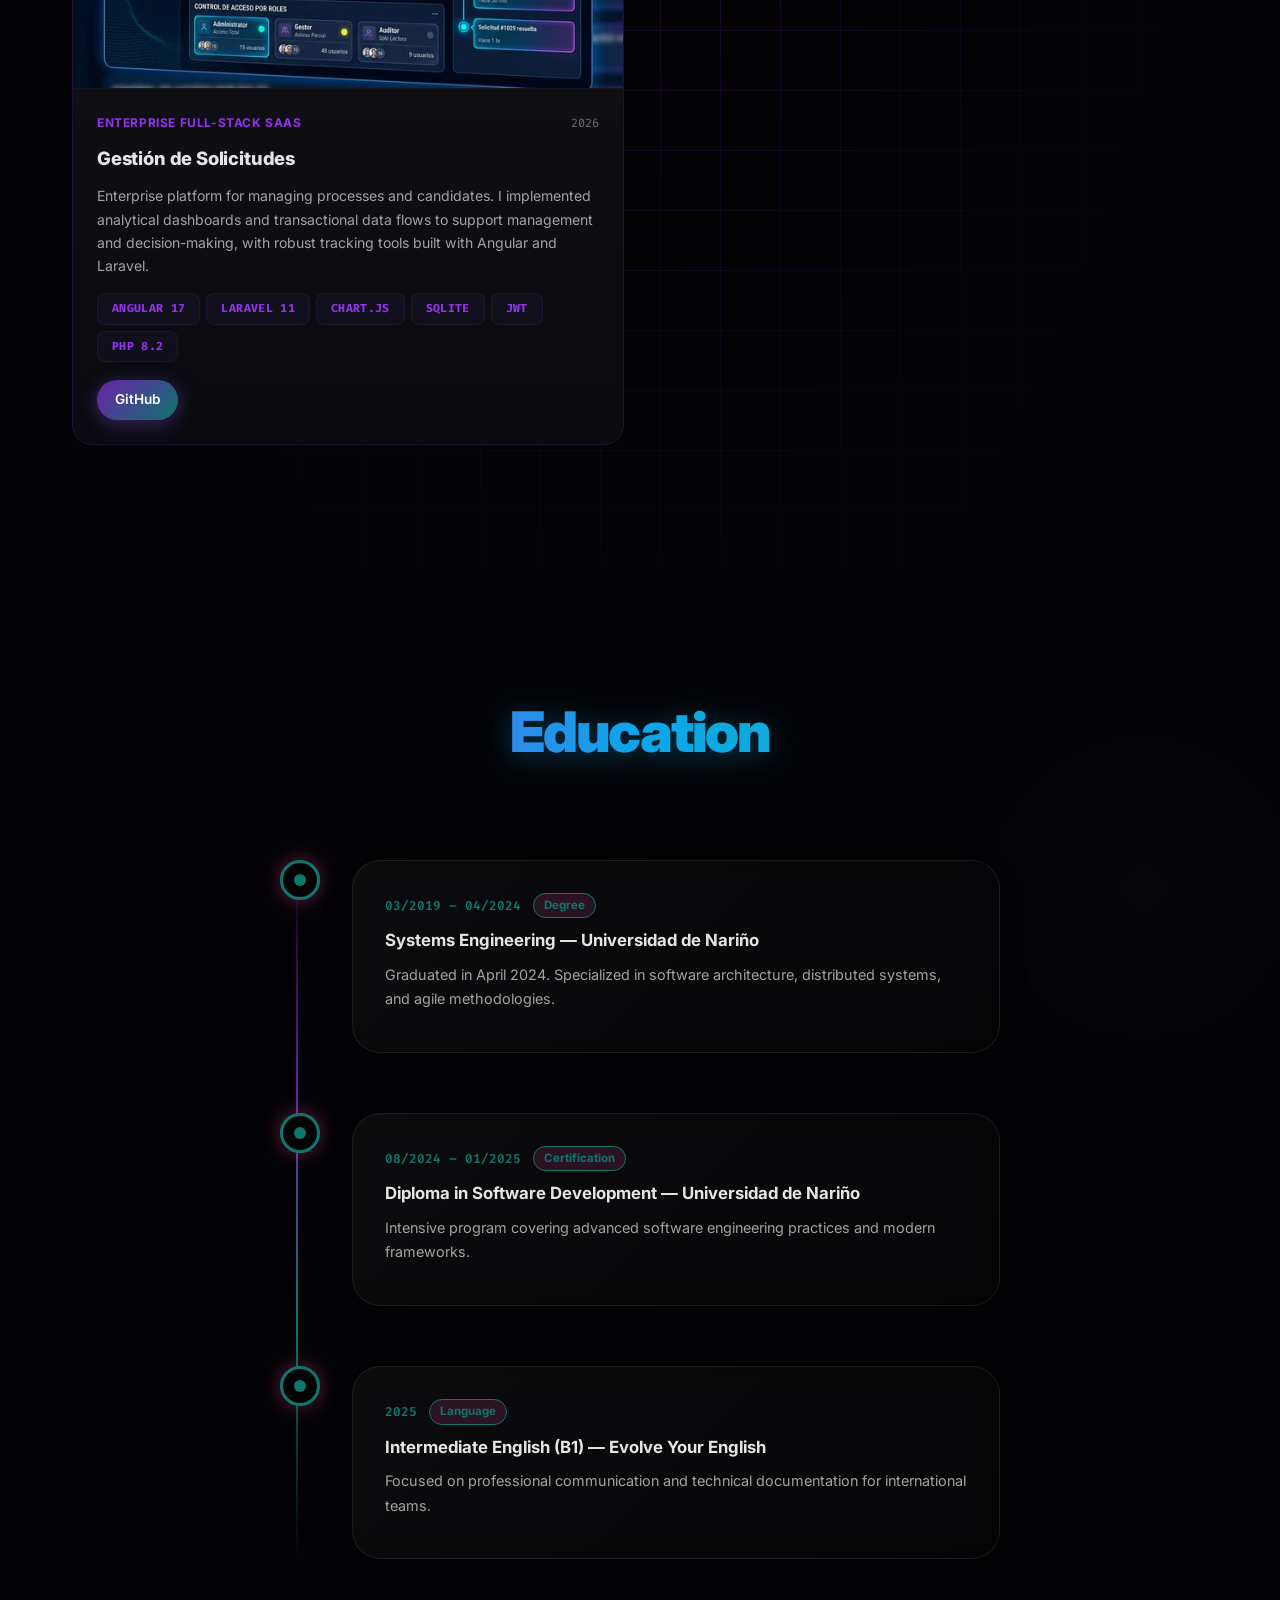
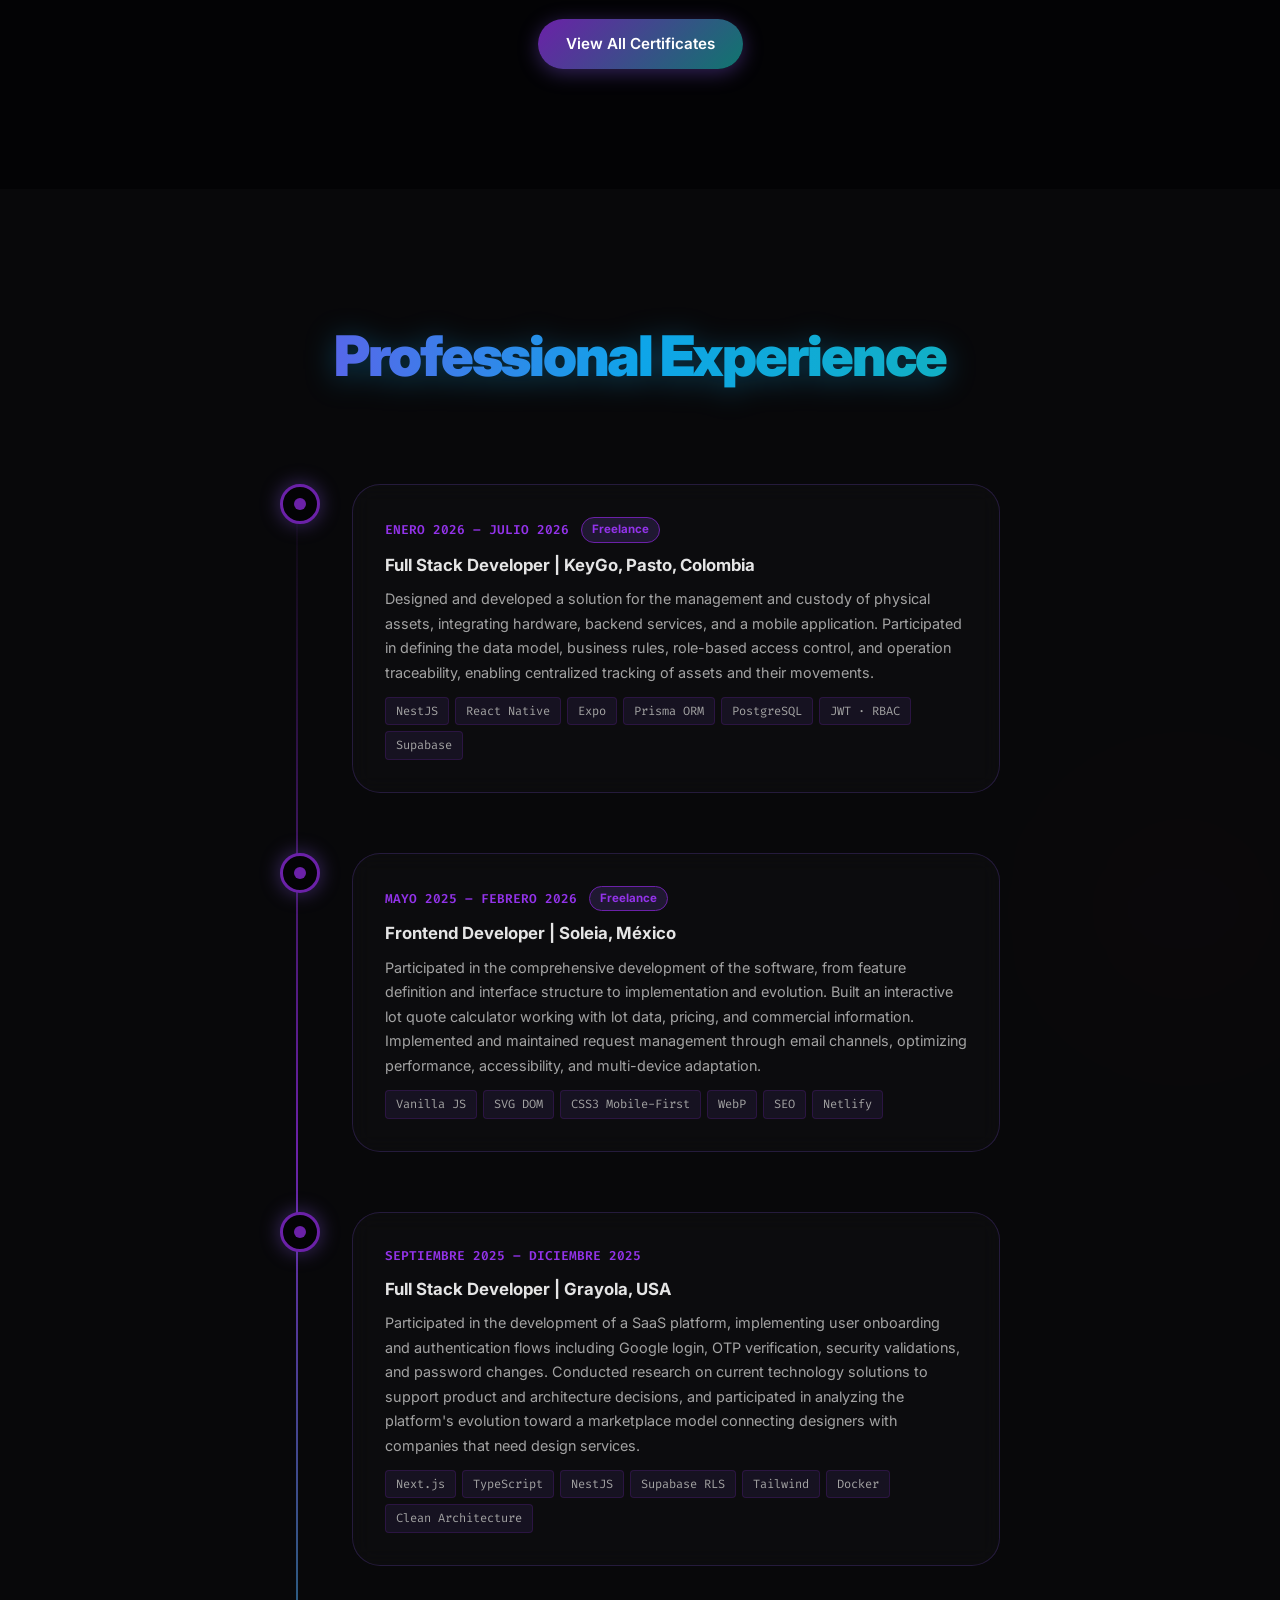
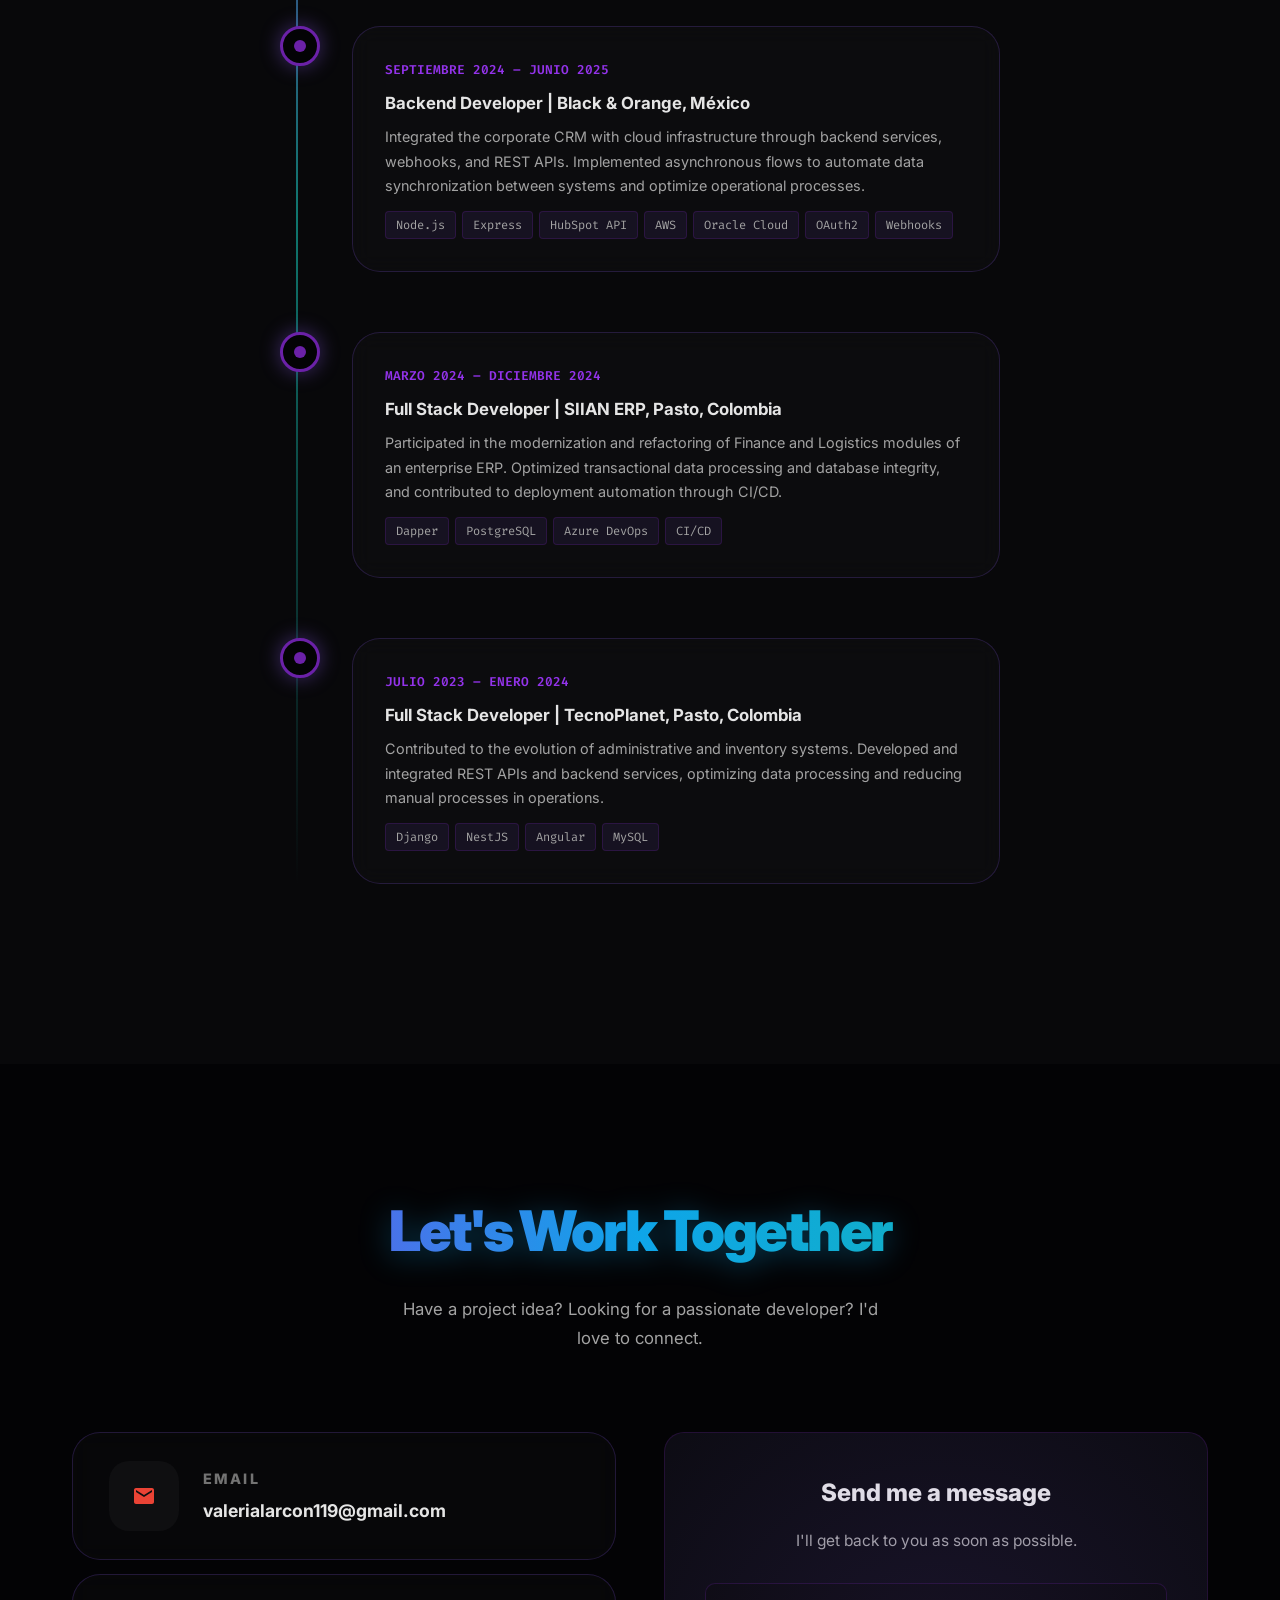
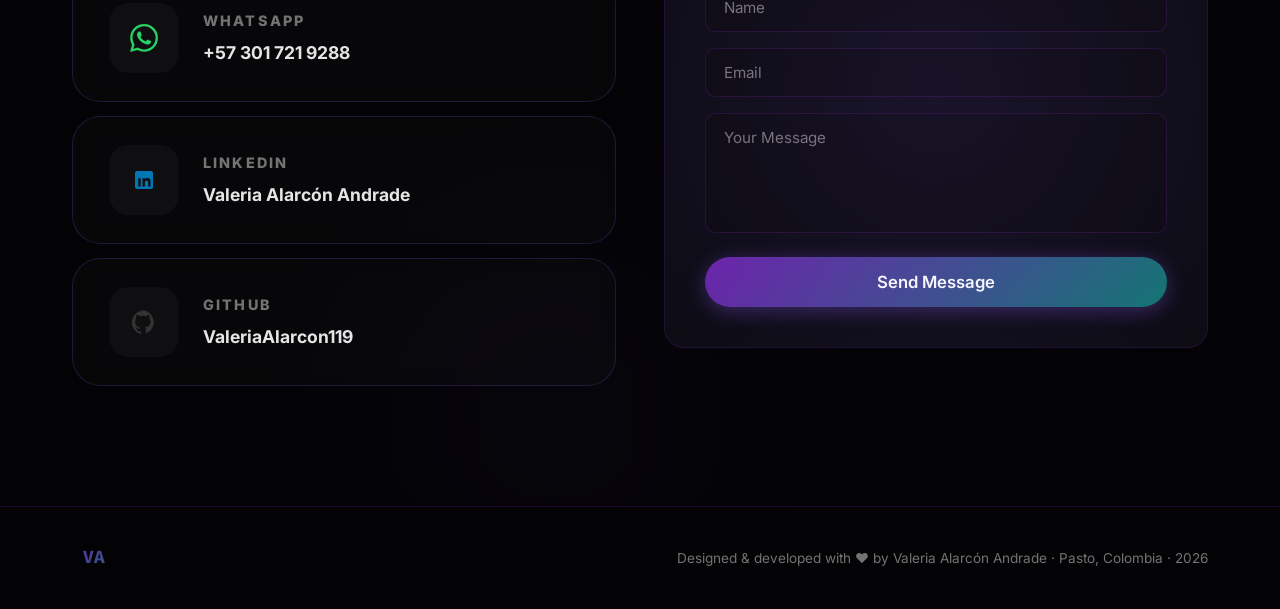
==== commit 67f53853: "act" ====
--- a/index.html
+++ b/index.html
@@ -95,7 +95,7 @@
       <div class="hero-cta">
         <a href="#projects" class="btn btn-primary" data-en="View my work" data-es="Ver mis proyectos">View my work</a>
         <button onclick="openCvModal()" class="btn btn-ghost btn-animate" data-en="Download Resume" data-es="Descargar CV">Descargar CV</button>
-        <a href="https://drive.google.com/file/d/1r1vmTZxBP22R7x5FgcsZT05hi8ZSpGHh/view" target="_blank" class="btn btn-ghost" data-en="View Certificates" data-es="Ver certificados">Ver certificados</a>
+        <a href="https://drive.google.com/file/d/1zRcvQIG7dD9scVoojNev8FL25mEXnJlt/view?usp=sharing" target="_blank" class="btn btn-ghost" data-en="View Certificates" data-es="Ver certificados">Ver certificados</a>
       </div>
       <div class="hero-stats">
         <div class="stat-item">
